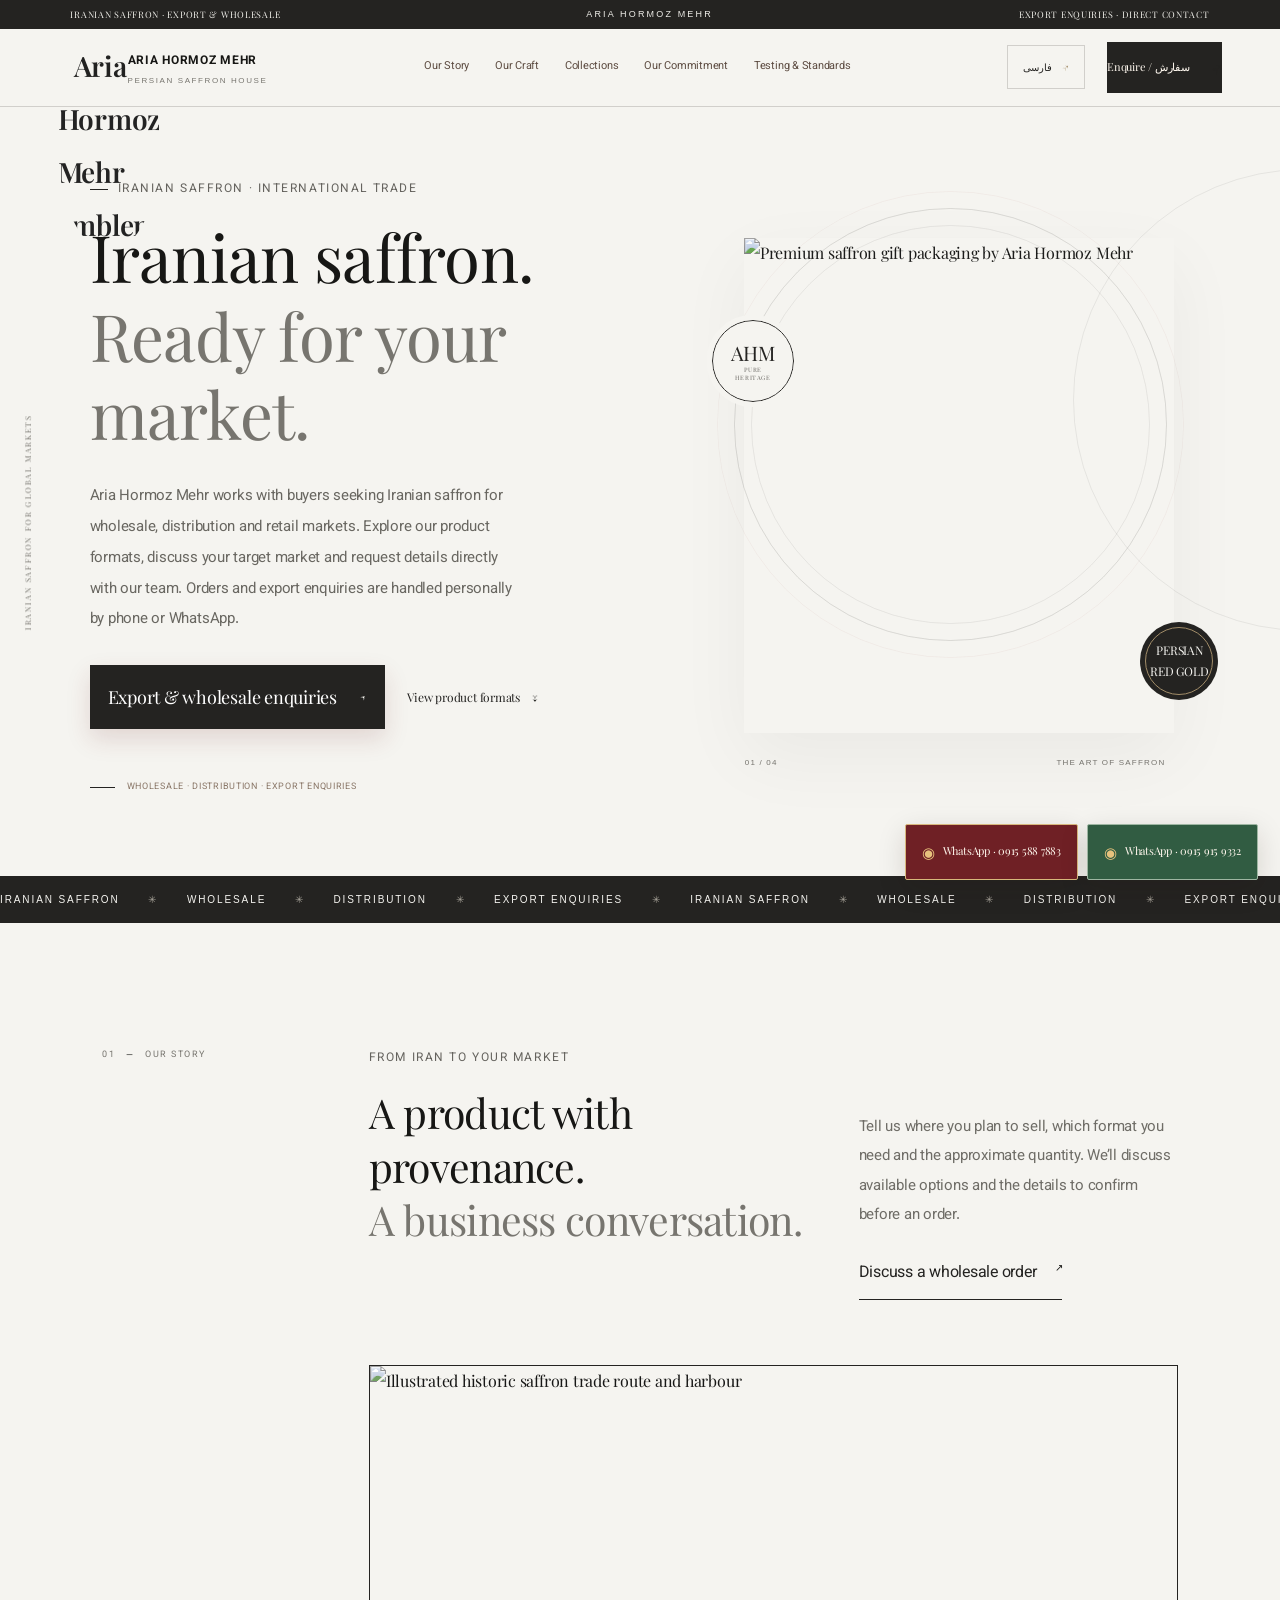
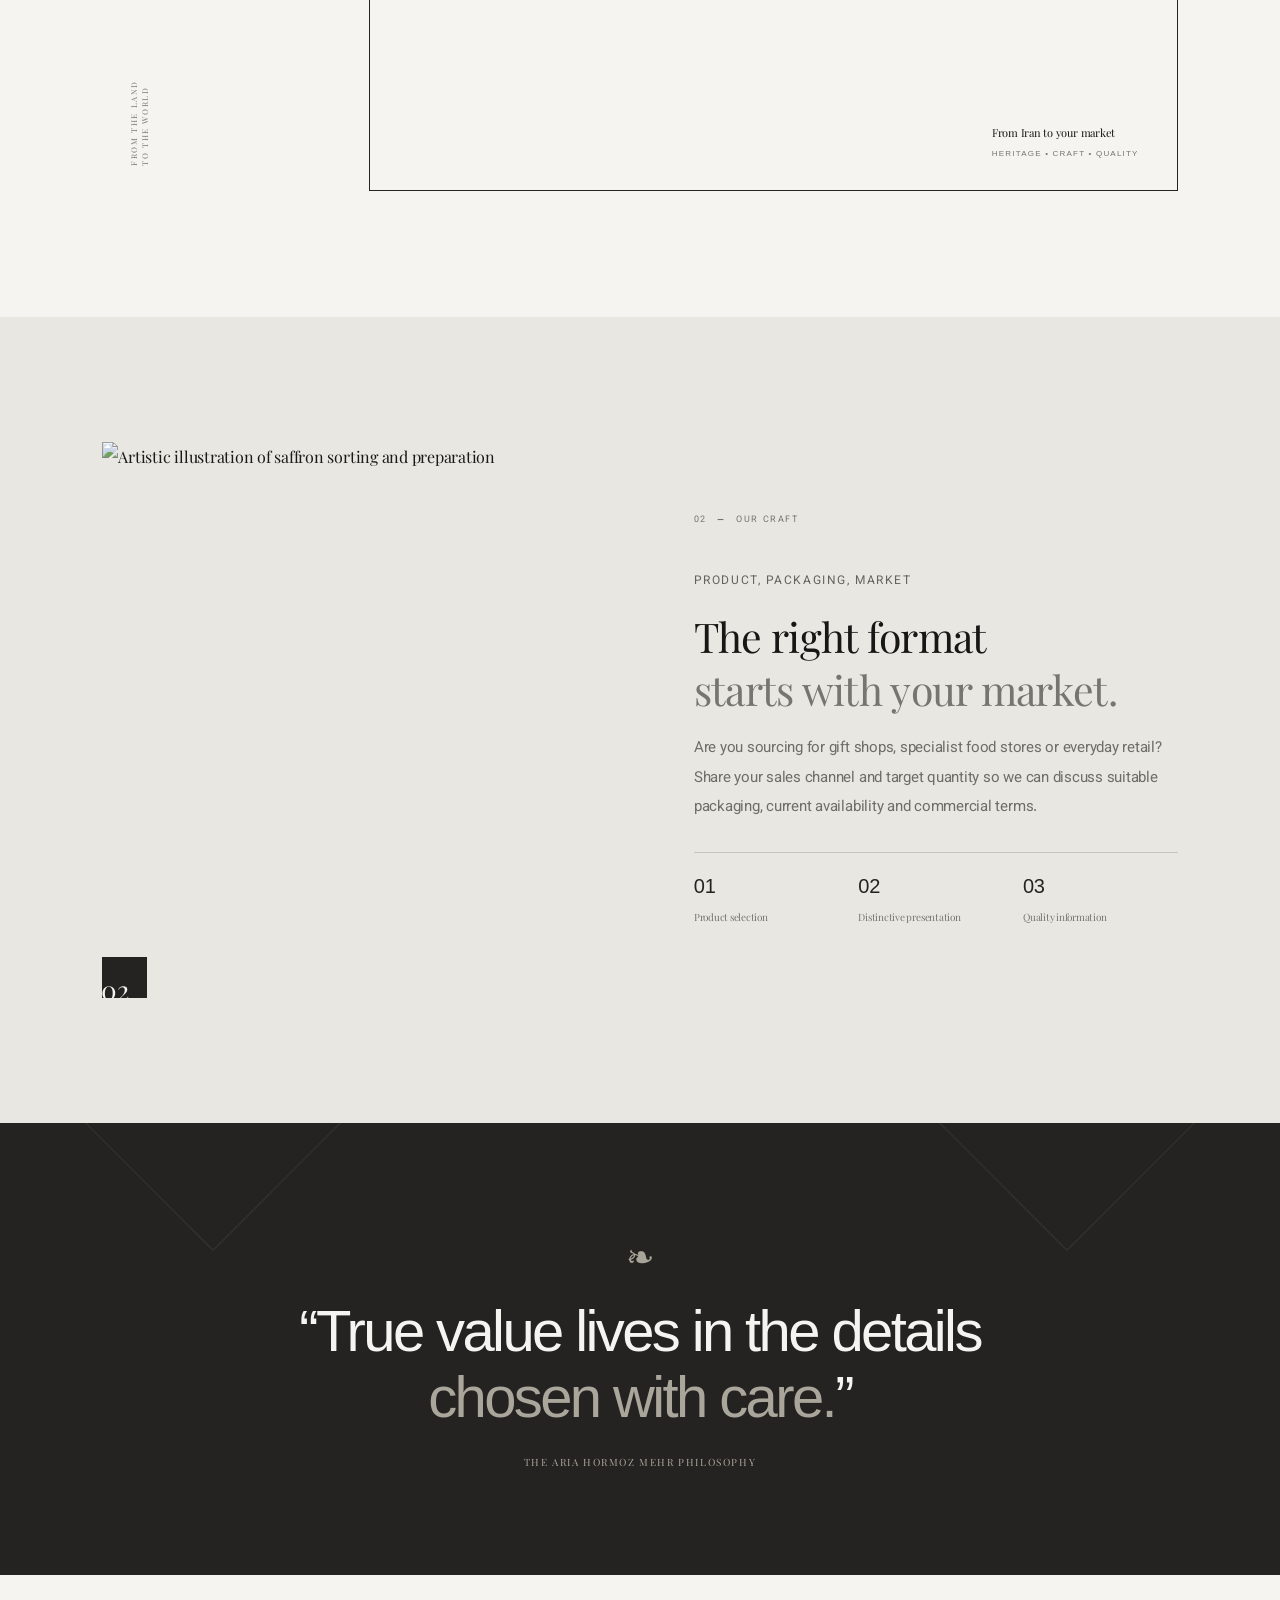
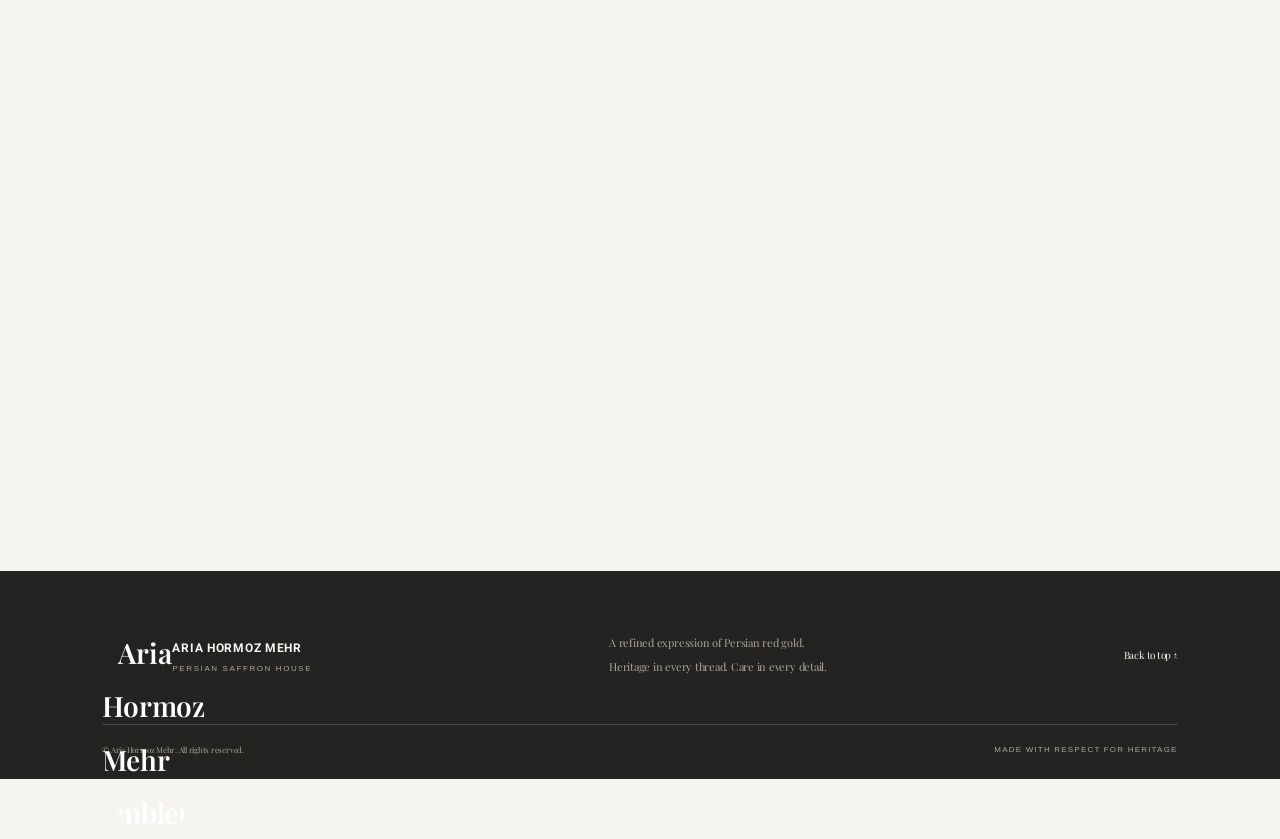
==== index.html @ d4fb6a20 "Add files via upload" ====
<!doctype html>
<html lang="en" dir="ltr">
<head>
  <meta charset="utf-8">
  <meta name="viewport" content="width=device-width, initial-scale=1">
  <meta name="theme-color" content="#f1e7da">
  <meta name="description" content="Aria Hormoz Mehr supplies Iranian saffron for international wholesale, importers, distributors and retail partners. Request product details and export enquiries directly by WhatsApp or phone.">
  <title>Aria Hormoz Mehr | Iranian Saffron Export & Wholesale</title>
  <link href="https://cdn.jsdelivr.net/gh/rastikerdar/vazir-font@v30.1.0/dist/font-face.css" rel="stylesheet">
  <link href="https://fonts.googleapis.com/css2?family=Playfair+Display:wght@400;500;600&family=Vazirmatn:wght@300;400;500;600;700&display=swap" rel="stylesheet">
  <style>

:root{--cream:#f1e7da;--gold:#e1b668;--wine:#8f1617;--purple:#643996;--ink:#281d19;--muted:#78675a;--line:rgba(100,57,46,.22);--paper:#f8f1e8}
*{box-sizing:border-box}html{scroll-behavior:smooth;scroll-padding-top:90px}body{margin:0;background:var(--cream);color:var(--ink);font-family:"Vazir", "Vazir Text", Tahoma, sans-serif;font-weight:400}a{color:inherit;text-decoration:none}button,input,textarea,select{font:inherit}.topline{height:32px;background:var(--wine);color:#f9e8ce;display:flex;align-items:center;justify-content:space-between;padding:0 5.5%;font-size:10px;letter-spacing:.06em}.topline-center{font-family:"Playfair Display",serif;letter-spacing:.23em}.header{height:94px;display:flex;align-items:center;justify-content:space-between;padding:0 5.5%;border-bottom:1px solid var(--line);position:relative;z-index:5}.brand{display:flex;align-items:center;gap:12px}.brand-mark{width:46px;height:46px;border:1px solid var(--gold);display:grid;place-items:center;color:var(--wine);font-size:28px;font-weight:600;position:relative}.brand-mark:after{content:"";position:absolute;inset:4px;border:1px solid rgba(225,182,104,.6)}.brand-text{display:flex;flex-direction:column;gap:3px}.brand-text b{font-size:16px;font-weight:700}.brand-text small{font:9px "Playfair Display",serif;letter-spacing:.18em;color:var(--muted)}.nav{display:flex;gap:32px;font-size:12px;color:#5d4c42}.nav a{transition:color .2s}.nav a:hover,.text-link:hover{color:var(--wine)}.header-cta{font-size:12px;border-bottom:1px solid var(--gold);padding:10px 0}.header-cta span{color:var(--wine);margin-right:12px}.menu-toggle{display:none;background:none;border:0;font-size:24px}.hero{min-height:630px;padding:70px 9% 65px;display:grid;grid-template-columns:1fr 1fr;align-items:center;gap:7%;position:relative;overflow:hidden}.hero:before{content:"";position:absolute;width:500px;height:500px;border:1px solid rgba(225,182,104,.25);border-radius:50%;right:-250px;top:50px}.hero-copy{max-width:520px;position:relative;z-index:1}.eyebrow{font-size:11px;letter-spacing:.04em;color:var(--wine);margin:0 0 18px;display:flex;align-items:center;gap:10px}.eyebrow i{display:inline-block;width:24px;height:1px;background:var(--gold)}h1,h2,p{margin-top:0}.hero h1{font-size:clamp(42px,5vw,68px);font-weight:500;line-height:1.48;letter-spacing:-2px;margin:0 0 20px}.hero h1 em,h2 em{font-style:normal;color:var(--wine)}.hero-lead{font-size:14px;line-height:2.3;color:var(--muted);max-width:470px}.hero-actions{display:flex;align-items:center;gap:30px;margin-top:32px}.button{border:0;cursor:pointer;display:inline-flex;justify-content:center;align-items:center;gap:35px;padding:16px 22px;font-size:12px;transition:transform .2s,background .2s}.button:hover{transform:translateY(-2px)}.button-dark{background:var(--wine);color:#fff1df}.button-dark span{font-size:18px;color:var(--gold)}.text-link{font-size:12px}.text-link span{margin-right:9px;color:var(--wine)}.hero-note{display:flex;align-items:center;gap:12px;font-size:10px;color:#8a7768;margin-top:55px}.note-line{width:42px;height:1px;background:var(--gold)}.hero-art{position:relative;max-width:530px;width:100%;justify-self:center}.art-halo{position:absolute;width:85%;aspect-ratio:1;border:1px solid var(--gold);border-radius:50%;top:2%;left:8%;opacity:.65}.art-halo:before,.art-halo:after{content:"";position:absolute;inset:16px;border:1px solid rgba(143,22,23,.25);border-radius:50%}.art-halo:after{inset:-18px;border-style:dashed;opacity:.5}.art-frame{position:relative;margin:35px 22px 32px 35px;padding:10px;border:1px solid var(--gold);background:#e6d4b9;transform:rotate(1.5deg);box-shadow:0 25px 65px #603c2022}.art-frame img{width:100%;display:block;aspect-ratio:1/1.05;object-fit:cover}.art-seal{position:absolute;left:-8px;top:20%;width:82px;height:82px;border-radius:50%;background:var(--wine);color:var(--gold);display:flex;align-items:center;justify-content:center;flex-direction:column;border:1px solid var(--gold);outline:5px solid var(--cream);box-shadow:0 5px 20px #3d170f25}.art-seal span{font:20px "Playfair Display",serif}.art-seal small{font:6px "Playfair Display",serif;letter-spacing:.1em;text-align:center}.art-caption{display:flex;justify-content:space-between;font:9px "Playfair Display",serif;letter-spacing:.16em;color:var(--muted);padding:0 25px}.floating-stamp{position:absolute;bottom:12%;right:-28px;background:var(--purple);color:#f8e8d5;width:78px;height:78px;border-radius:50%;display:grid;place-content:center;text-align:center;line-height:1.8;font-size:12px;transform:rotate(-12deg);outline:1px solid var(--gold);outline-offset:-6px}.hero-vertical{position:absolute;left:22px;top:40%;writing-mode:vertical-rl;transform:rotate(180deg);font:8px "Playfair Display",serif;letter-spacing:.23em;color:#9c8873}.marquee{overflow:hidden;background:var(--wine);color:#f3e4d0;padding:17px 0;white-space:nowrap;font-size:12px;letter-spacing:.1em}.marquee div{text-align:center}.marquee b{color:var(--gold);padding:0 24px;font-weight:400}.section{padding:110px 10%}.intro{display:grid;grid-template-columns:1fr 1.5fr 1.1fr;gap:24px;position:relative;padding-bottom:100px}.section-index{font:9px "Playfair Display",serif;letter-spacing:.16em;color:#927d68;margin-bottom:35px;direction:ltr;text-align:right}.section-index span{color:var(--gold);padding:0 7px}.intro-heading h2,.craft h2,.collection h2,.quality h2,.contact h2{font-size:clamp(30px,3.5vw,45px);line-height:1.6;font-weight:500;letter-spacing:-1px;margin:0}.intro-body{padding-top:70px}.intro-body p,.craft-copy>p:not(.eyebrow),.quality-copy>p:not(.eyebrow),.contact-panel>p:not(.eyebrow){font-size:12px;line-height:2.5;color:var(--muted)}.under-link{font-size:11px;border-bottom:1px solid var(--gold);padding-bottom:10px;display:inline-flex;gap:18px;margin-top:14px}.under-link span{color:var(--wine);font-size:16px}.intro-image{grid-column:2/4;margin-top:35px;position:relative;border:1px solid var(--gold);padding:8px}.intro-image img{width:100%;display:block;max-height:400px;object-fit:cover}.image-label{position:absolute;bottom:20px;right:20px;background:var(--cream);padding:12px 18px;display:flex;flex-direction:column;gap:5px}.image-label span{font-size:11px}.image-label small{font:8px "Playfair Display",serif;letter-spacing:.1em;color:var(--wine)}.intro-side-note{position:absolute;left:10%;bottom:150px;writing-mode:vertical-rl;transform:rotate(180deg);font:8px "Playfair Display",serif;letter-spacing:.2em;color:#9b826c}.craft{background:#e8dac8;display:grid;grid-template-columns:1fr 1fr;gap:10%;align-items:center;padding-top:100px;padding-bottom:100px}.craft-image{position:relative;padding:10px;border:1px solid var(--gold)}.craft-image img{display:block;width:100%;aspect-ratio:4/5;object-fit:cover}.craft-number{position:absolute;bottom:-24px;left:-20px;background:var(--wine);color:var(--gold);font:26px "Playfair Display",serif;width:65px;height:65px;display:grid;place-items:center;border:1px solid var(--gold);outline:5px solid #e8dac8}.craft-copy .section-index,.quality-copy .section-index{margin-bottom:44px}.craft-copy h2,.quality-copy h2{margin-bottom:18px}.craft-copy>p:not(.eyebrow){margin-bottom:30px}.craft-values{border-top:1px solid var(--line);display:grid;grid-template-columns:repeat(3,1fr);padding-top:22px;gap:10px}.craft-values div{display:flex;flex-direction:column;gap:10px}.craft-values b{font:20px "Playfair Display",serif;color:var(--wine)}.craft-values span{font-size:10px;color:var(--muted)}.quote-band{padding:72px 20px;text-align:center;background:var(--purple);color:#f7ead8;position:relative;overflow:hidden}.quote-band:before,.quote-band:after{content:"";position:absolute;width:220px;height:220px;border:1px solid #e1b66855;transform:rotate(45deg);top:-140px}.quote-band:before{right:8%}.quote-band:after{left:8%}.quote-ornament{font-size:34px;color:var(--gold)}.quote-band p{font-size:clamp(23px,3vw,35px);line-height:1.9;margin:10px 0 14px}.quote-band em{font-style:normal;color:var(--gold)}.quote-band small{font-size:10px;color:#dfc7e9}.collection{padding-top:115px;padding-bottom:100px}.collection-head{display:flex;align-items:end;justify-content:space-between;gap:40px}.collection-head h2{margin:0}.collection-description{max-width:320px;font-size:12px;line-height:2.4;color:var(--muted);margin-bottom:12px}.filter-row{display:flex;gap:26px;align-items:center;border-bottom:1px solid var(--line);margin-top:48px;padding-bottom:16px}.filter{background:none;border:0;padding:0 0 7px;color:#8b786a;font-size:11px;cursor:pointer}.filter.active{color:var(--wine);border-bottom:1px solid var(--wine)}.filter span{font:9px "Playfair Display",serif;color:var(--gold);margin-right:5px}.product-grid{display:grid;grid-template-columns:repeat(3,1fr);gap:18px;margin-top:25px}.product-card{min-height:275px;background:#f7efe5;border:1px solid #e4d1b6;padding:26px;position:relative;overflow:hidden;transition:transform .25s,box-shadow .25s}.product-card:hover{transform:translateY(-5px);box-shadow:0 16px 30px #593a2010}.product-card:after{content:"";position:absolute;width:150px;height:150px;border:1px solid #e1b66888;border-radius:50%;left:-65px;bottom:-65px;box-shadow:0 0 0 12px #e1b66815,0 0 0 25px #e1b66810}.product-top{display:flex;justify-content:space-between;align-items:center}.product-category{font-size:9px;color:var(--wine);border:1px solid #8f161733;padding:6px 9px}.product-symbol{width:48px;height:48px;border:1px solid var(--gold);border-radius:50%;display:grid;place-items:center;color:var(--wine);font-size:23px}.product-card h3{font-size:19px;font-weight:500;margin:28px 0 8px}.product-card p{font-size:11px;color:var(--muted);line-height:2}.weight-tags{display:flex;gap:7px;margin-top:17px}.weight-tags span{font-size:9px;background:#eadbc8;padding:6px 9px;color:#695347}.product-card .card-bottom{position:absolute;bottom:23px;right:26px;font:9px "Playfair Display",serif;letter-spacing:.12em;color:#927c69}.product-card.gold .product-symbol{background:#f2e4c9}.product-card.wine .product-symbol{background:#f1dedd;color:var(--wine)}.product-card.purple .product-symbol{background:#e8dced;color:var(--purple)}.loading{grid-column:1/-1;padding:50px;text-align:center;color:var(--muted)}.collection-foot{display:flex;justify-content:space-between;align-items:center;margin-top:30px;font-size:10px;color:var(--muted)}.collection-foot .under-link{margin:0}.quality{display:grid;grid-template-columns:1fr 1fr;gap:10%;align-items:center;background:#e8dac8;padding-top:100px;padding-bottom:100px}.quality-visual{position:relative;padding:10px;border:1px solid var(--gold)}.quality-visual img{width:100%;display:block;aspect-ratio:4/4.3;object-fit:cover}.quality-seal{position:absolute;right:-27px;bottom:40px;background:var(--wine);border:1px solid var(--gold);outline:5px solid #e8dac8;width:90px;height:90px;border-radius:50%;color:var(--gold);display:flex;flex-direction:column;align-items:center;justify-content:center}.quality-seal span{font:22px "Playfair Display",serif}.quality-seal small{font:7px "Playfair Display",serif;letter-spacing:.12em}.quality-copy>p:not(.eyebrow){margin:18px 0 25px}.promise-list{border-top:1px solid var(--line)}.promise-list div{display:grid;grid-template-columns:45px 1fr;gap:4px 10px;padding:14px 0;border-bottom:1px solid var(--line);align-items:center}.promise-list span{grid-row:span 2;color:var(--wine);font:13px "Playfair Display",serif}.promise-list b{font-size:12px;font-weight:500}.promise-list small{font-size:10px;color:var(--muted)}.contact{display:grid;grid-template-columns:1fr 1fr;gap:12%;padding-top:110px;padding-bottom:110px}.contact-panel{position:relative;overflow:hidden}.contact-panel h2{margin-bottom:18px}.contact-panel>p:not(.eyebrow){max-width:390px}.contact-decoration{font-size:58px;line-height:1.3;color:#e1b66820;font-weight:800;position:absolute;bottom:-25px;left:0;transform:rotate(-10deg);pointer-events:none}.contact-decoration span{color:#8f161714}.contact-form{display:flex;flex-direction:column;gap:18px;padding-top:5px}.contact-form label{font-size:10px;color:#6c594b;display:flex;flex-direction:column;gap:8px}.contact-form input,.contact-form textarea,.contact-form select{width:100%;border:0;border-bottom:1px solid #cbb79e;background:transparent;border-radius:0;padding:10px 0;color:var(--ink);outline:none;font-size:12px;resize:vertical}.contact-form input:focus,.contact-form textarea:focus,.contact-form select:focus{border-color:var(--wine)}.contact-form input::placeholder,.contact-form textarea::placeholder{color:#ad9b8a}.submit-button{align-self:flex-start;margin-top:4px;min-width:165px}.form-status{font-size:11px;line-height:1.8;color:var(--wine);min-height:20px;margin:0}.footer{background:#281d19;color:#f1e7da;padding:45px 8% 20px}.footer-main{display:flex;align-items:center;justify-content:space-between;gap:25px;padding-bottom:40px}.footer-brand .brand-mark{color:var(--gold)}.footer-brand .brand-text small{color:#b7a394}.footer-main>p{font-size:11px;line-height:2.2;color:#c1aea0;margin:0}.back-top{font-size:10px;color:var(--gold)}.footer-bottom{border-top:1px solid #ffffff20;padding-top:17px;display:flex;justify-content:space-between;gap:15px;font-size:8px;color:#b7a394}.footer-bottom span:last-child{font-family:"Playfair Display",serif;letter-spacing:.15em;direction:ltr}
@media(max-width:900px){.nav{gap:15px}.hero{padding-left:6%;padding-right:6%;gap:3%}.section{padding-left:7%;padding-right:7%}.intro{grid-template-columns:1fr 1.5fr}.intro-body{grid-column:2;padding-top:0}.intro-image{grid-column:1/3}.intro-side-note{display:none}.craft,.quality{gap:6%}.contact{gap:7%}}
@media(max-width:680px){.topline{padding:0 5%;font-size:8px}.topline-center{font-size:8px}.header{height:76px;padding:0 5%}.brand-mark{width:39px;height:39px;font-size:23px}.brand-text b{font-size:13px}.brand-text small{font-size:7px}.menu-toggle{display:block;order:3}.header-cta{display:none}.nav{display:none;position:absolute;top:75px;right:0;left:0;background:var(--cream);padding:22px 7%;border-bottom:1px solid var(--line);flex-direction:column;gap:22px}.nav.open{display:flex}.hero{grid-template-columns:1fr;padding:55px 7% 45px;gap:35px}.hero h1{font-size:43px}.hero-lead{font-size:12px}.hero-note{margin-top:30px}.hero-art{max-width:420px;width:88%}.hero-vertical{display:none}.art-seal{width:65px;height:65px}.floating-stamp{width:65px;height:65px;right:-18px}.marquee{font-size:10px}.marquee b{padding:0 10px}.section{padding:72px 7%}.intro{grid-template-columns:1fr;gap:10px}.intro .section-index{margin-bottom:15px}.intro-heading h2,.craft h2,.collection h2,.quality h2,.contact h2{font-size:34px}.intro-body{grid-column:auto;padding-top:10px}.intro-image{grid-column:auto;margin-top:20px}.image-label{bottom:15px;right:15px}.craft,.quality,.contact{grid-template-columns:1fr;gap:45px}.craft-image{max-width:480px}.craft-copy .section-index,.quality-copy .section-index{margin-bottom:25px}.craft-values span{font-size:9px}.quote-band{padding:55px 15px}.quote-band p{font-size:24px}.collection-head{display:block}.collection-description{margin-top:20px}.filter-row{gap:16px;overflow-x:auto;white-space:nowrap;margin-top:30px}.filter{font-size:10px}.product-grid{grid-template-columns:repeat(2,minmax(0,1fr));gap:10px}.product-card{padding:17px;min-height:265px}.product-card h3{font-size:15px;margin-top:22px}.product-card p{font-size:10px}.product-card .card-bottom{right:17px;bottom:17px}.product-symbol{width:39px;height:39px}.collection-foot{align-items:flex-start;gap:15px;flex-direction:column}.quality-visual{max-width:480px}.contact{gap:25px}.contact-decoration{font-size:45px}.footer{padding:35px 7% 18px}.footer-main{align-items:flex-start;flex-wrap:wrap}.footer-main>p{width:100%;order:3}.footer-bottom{flex-direction:column}.footer-bottom span:last-child{font-size:7px}}
@media(max-width:390px){.product-grid{grid-template-columns:1fr}.product-card{min-height:240px}.hero h1{font-size:37px}.hero-actions{gap:18px}.button{gap:18px;padding:14px 16px}}

/* Direct phone and WhatsApp ordering */
.direct-contact{display:flex;flex-direction:column;gap:14px;padding-top:10px;align-self:center;width:100%;position:relative;z-index:1}
.contact-option{display:flex;align-items:center;gap:18px;padding:24px 22px;border:1px solid #d7c19f;background:#f8f0e6;transition:transform .2s,box-shadow .2s,border-color .2s}
.contact-option:hover{transform:translateY(-3px);box-shadow:0 14px 30px #593a2010;border-color:var(--gold)}
.contact-option-icon{width:48px;height:48px;flex:0 0 48px;display:grid;place-items:center;border:1px solid var(--gold);border-radius:50%;font-size:23px;color:var(--wine)}
.whatsapp-option .contact-option-icon{color:#356b45;border-color:#8da78b}
.contact-option-copy{display:flex;flex-direction:column;gap:5px;flex:1}
.contact-option-copy small{font-size:10px;color:var(--muted)}
.contact-option-copy b{font-size:19px;font-weight:600;letter-spacing:.04em;color:var(--ink)}
.contact-option-copy em{font-style:normal;font-size:10px;color:var(--wine)}
.whatsapp-option .contact-option-copy em{color:#356b45}
.contact-option-arrow{font-size:21px;color:var(--gold)}
.contact-note{display:flex;align-items:flex-start;gap:10px;font-size:10px;line-height:2.2;color:var(--muted);padding:10px 2px}
.contact-note span{color:var(--gold);font-size:16px}
@media(max-width:680px){.direct-contact{padding-top:0}.contact-option{padding:18px 15px;gap:12px}.contact-option-icon{width:42px;height:42px;flex-basis:42px}.contact-option-copy b{font-size:17px}}

/* International-first bilingual presentation */
.header-actions{display:flex;align-items:center;gap:22px}
.language-switch{background:transparent;border:1px solid var(--gold);padding:9px 12px;color:var(--wine);font-size:11px;cursor:pointer;min-width:78px}
.language-switch span{margin-left:8px;color:var(--gold)}
.header-cta{display:flex;align-items:center;gap:13px}
.header-cta b{font-weight:400;color:var(--wine);font-size:17px}
body.lang-en{font-family:"Playfair Display",Arial,sans-serif}
body.lang-en .nav,body.lang-en .hero-lead,body.lang-en .intro-body,body.lang-en .craft-copy>p:not(.eyebrow),body.lang-en .quality-copy>p:not(.eyebrow),body.lang-en .contact-panel>p:not(.eyebrow),body.lang-en .collection-description,body.lang-en .contact-option-copy,body.lang-en .product-card p,body.lang-en .product-card h3{font-family:"Vazirmatn",Arial,sans-serif}
body.lang-en .hero h1,body.lang-en h2{font-family:"Playfair Display","Vazirmatn",serif;font-weight:400;letter-spacing:-.7px}
body.lang-en .hero h1{line-height:1.2;font-size:clamp(42px,5.1vw,68px)}
body.lang-en h2{line-height:1.3}
body.lang-en .eyebrow,body.lang-en .section-index,body.lang-en .hero-note,body.lang-en .filter,body.lang-en .collection-foot,body.lang-en .promise-list small,body.lang-en .contact-option-copy small,body.lang-en .contact-option-copy em{font-family:"Vazirmatn",Arial,sans-serif}
body.lang-en .hero-copy{max-width:570px}
body.lang-en .hero-lead{line-height:2.05}
body.lang-en .intro-heading h2,body.lang-en .craft h2,body.lang-en .collection h2,body.lang-en .quality h2,body.lang-en .contact h2{font-size:clamp(30px,3.2vw,43px)}
body.lang-en .topline{font-family:"Playfair Display",serif;letter-spacing:.08em}
body.lang-en .brand-text b{font-family:"Vazirmatn",sans-serif;letter-spacing:.06em;font-size:12px}
body.lang-en .brand-text small{font-size:8px}
body.lang-fa{font-family:"Vazir", "Vazir Text", Tahoma, sans-serif}
body.lang-fa .header-actions{flex-direction:row}
body.lang-fa .language-switch span{margin-left:0;margin-right:8px}
body.lang-fa .hero h1,body.lang-fa h2{font-family:"Vazir", "Vazir Text", Tahoma, sans-serif;letter-spacing:-1px}
body.lang-fa .hero h1{line-height:1.48}
body.lang-fa .hero-copy,body.lang-fa .intro-heading,body.lang-fa .intro-body,body.lang-fa .craft-copy,body.lang-fa .quality-copy,body.lang-fa .contact-panel{text-align:right}
body.lang-fa .section-index{text-align:right}
body.lang-fa .hero-actions,body.lang-fa .hero-note{flex-direction:row}
body.lang-fa .art-seal{left:auto;right:-8px}
body.lang-fa .floating-stamp{right:auto;left:-28px}
body.lang-fa .hero-vertical{left:auto;right:22px;transform:none}
body.lang-fa .intro-side-note{left:auto;right:10%;transform:none}
body.lang-fa .craft-number{left:auto;right:-20px}
body.lang-fa .quality-seal{right:auto;left:-27px}
body.lang-fa .contact-option-copy{direction:rtl;text-align:right}
body.lang-fa .contact-option-arrow{transform:scaleX(-1)}
body.lang-fa .product-card .card-bottom{right:auto;left:26px}
body.lang-fa .collection-foot{flex-direction:row}
body.lang-fa .promise-list div{grid-template-columns:45px 1fr}
body.lang-fa .promise-list span{grid-column:1;grid-row:span 2}
body.lang-fa .footer-bottom span:last-child{direction:ltr}
@media(max-width:900px){.header-actions{gap:12px}.header-cta{font-size:10px}.nav{gap:15px}}
@media(max-width:680px){
 .header-actions{margin-left:auto;margin-right:12px;gap:8px}
 .language-switch{padding:8px 9px;min-width:66px;font-size:10px}
 .header-cta{display:none}
 body.lang-en .hero h1{font-size:43px;line-height:1.2}
 body.lang-fa .hero h1{font-size:43px;line-height:1.48}
 body.lang-fa .art-seal{right:-4px}
 body.lang-fa .floating-stamp{left:-18px}
 body.lang-fa .craft-number{right:-12px}
 body.lang-fa .quality-seal{left:-12px}
 body.lang-fa .collection-foot{flex-direction:column}
}


/* Export-first identity and restrained motion */
:root{--cream:#f7efe4;--paper:#fffaf3;--gold:#c99a4b;--wine:#6f2025;--purple:#5b3a67;--ink:#211b17;--muted:#75685d}
.brand-mark.logo-mark{width:58px;height:58px;border:0;background:transparent;overflow:visible;animation:emblemFloat 6s ease-in-out infinite}
.brand-mark.logo-mark:after{inset:0;border:1px solid rgba(201,154,75,.55);border-radius:50%;animation:sealOrbit 14s linear infinite}
.logo-mark img{width:100%;height:100%;object-fit:contain;mix-blend-mode:multiply;position:relative;z-index:1}
.hero h1{font-weight:500;letter-spacing:-1.4px}
.hero .button-dark{box-shadow:0 10px 24px #6f202525}
.header-cta{background:var(--wine);color:#fff8ef;padding:12px 17px;border:1px solid var(--gold)}
.header-cta span{color:#fff8ef;margin-right:8px}
.marquee div{animation:marqueeDrift 28s linear infinite}
.art-halo{animation:haloPulse 7s ease-in-out infinite}
.art-seal{animation:sealBreathe 5s ease-in-out infinite}
.floating-stamp{animation:stampFloat 6s ease-in-out infinite}
.product-card{cursor:default}
.contact-option{transition:transform .25s ease,box-shadow .25s ease}
.contact-option:hover{transform:translateY(-3px);box-shadow:0 16px 32px #40281714}
.contact-option-copy b{font-size:16px;letter-spacing:.04em}
.contact-option.whatsapp-option .contact-option-icon{font-size:22px}
/* Persistent trade-contact shortcuts */
.trade-float{position:fixed;z-index:20;right:22px;bottom:20px;display:flex;gap:9px;align-items:center}
.trade-float a{display:flex;align-items:center;justify-content:center;gap:8px;padding:13px 16px;border:1px solid #d7b77c;border-radius:2px;background:#6f2025;color:#fff7ed;box-shadow:0 8px 28px #21140e25;font-size:11px;transition:transform .2s,background .2s}
.trade-float a:last-child{background:#315c42;border-color:#9eb6a2}
.trade-float a:hover{transform:translateY(-3px)}
.trade-float b{font-size:15px;color:#e7c27d}
.reveal-ready .section:not(.marquee){opacity:0;transform:translateY(18px);transition:opacity .7s ease,transform .7s ease}
.reveal-ready .section.is-visible{opacity:1;transform:none}
@keyframes emblemFloat{0%,100%{transform:translateY(0)}50%{transform:translateY(-3px)}}
@keyframes sealOrbit{to{transform:rotate(360deg)}}
@keyframes haloPulse{0%,100%{transform:scale(1);opacity:.55}50%{transform:scale(1.025);opacity:.9}}
@keyframes sealBreathe{0%,100%{box-shadow:0 5px 20px #3d170f25}50%{box-shadow:0 8px 30px #3d170f45}}
@keyframes stampFloat{0%,100%{translate:0 0}50%{translate:0 -7px}}
@keyframes marqueeDrift{0%{transform:translateX(0)}100%{transform:translateX(2%)}}
@media(max-width:700px){.brand-mark.logo-mark{width:46px;height:46px}.trade-float{right:10px;left:10px;bottom:10px;justify-content:center}.trade-float a{flex:1;padding:12px 8px;font-size:10px}.footer{padding-bottom:72px}}
@media(prefers-reduced-motion:reduce){*,*:before,*:after{animation-duration:.01ms!important;animation-iteration-count:1!important;scroll-behavior:auto!important;transition-duration:.01ms!important}}


/* Cinematic Hormoz lighthouse identity reveal */
.splash{position:fixed;inset:0;z-index:1000;display:grid;place-items:center;background:radial-gradient(ellipse at 50% 42%,#fff9ef 0%,#f2e5d2 56%,#e6d2b5 100%);overflow:hidden;isolation:isolate;animation:splashOut .9s ease 3.35s forwards}
.splash:before,.splash:after{content:"";position:absolute;width:min(78vw,650px);aspect-ratio:1;border:1px solid #c99a4b55;border-radius:50%;left:50%;top:45%;transform:translate(-50%,-50%);animation:splashRing 2.6s cubic-bezier(.16,.7,.2,1) both}
.splash:after{width:min(62vw,510px);border-style:dashed;animation:splashRing 2.9s cubic-bezier(.16,.7,.2,1) both,splashRotate 24s linear infinite}
.splash-inner{position:relative;z-index:1;width:min(84vw,390px);text-align:center;display:flex;align-items:center;flex-direction:column;animation:splashRise 1.2s cubic-bezier(.2,.8,.2,1) both}
.splash-emblem{width:min(46vw,205px);height:min(46vw,205px);object-fit:contain;mix-blend-mode:multiply;filter:drop-shadow(0 8px 12px #714b2420);clip-path:inset(0 0 15% 0);animation:emblemReveal 1.65s cubic-bezier(.16,.8,.2,1) .12s both}
.splash-orbit{position:absolute;top:8px;width:min(51vw,225px);aspect-ratio:1;border:1px solid #b98a3f77;border-radius:50%;animation:splashOrbit 8s linear infinite;pointer-events:none}
.splash-orbit:before{content:"✦";position:absolute;top:-9px;left:calc(50% - 7px);color:#9c6c27;font-size:15px;text-shadow:0 0 12px #d6a957}
.splash-rule{height:1px;width:0;background:linear-gradient(90deg,transparent,#b78a42,transparent);margin:0 auto 16px;animation:ruleReveal .8s ease 1.15s forwards}
.splash-title{font:500 clamp(17px,3vw,23px) "Playfair Display",serif;letter-spacing:.2em;color:#4b3022;margin:0 0 8px;opacity:0;animation:splashText .8s ease 1.05s forwards}
.splash-subtitle{font:10px "Vazirmatn",sans-serif;letter-spacing:.16em;color:#7c5a3d;opacity:0;animation:splashText .8s ease 1.35s forwards}
.splash-caption{font:8px "Playfair Display",serif;letter-spacing:.25em;color:#9b7b54;margin-top:24px;opacity:0;animation:splashText .8s ease 1.55s forwards}
.splash-skip{position:absolute;bottom:28px;left:50%;transform:translateX(-50%);border:1px solid #b98a3f88;background:transparent;color:#76563a;padding:9px 18px;font:10px "Vazirmatn",sans-serif;cursor:pointer;letter-spacing:.05em;transition:background .2s,color .2s}
.splash-skip:hover{background:#6f2025;color:#fff8ef}
.splash.is-hidden{display:none}
@keyframes splashOut{0%{opacity:1;visibility:visible}100%{opacity:0;visibility:hidden;pointer-events:none}}
@keyframes splashRing{0%{opacity:0;transform:translate(-50%,-50%) scale(.72)}55%{opacity:.8}100%{opacity:.45;transform:translate(-50%,-50%) scale(1)}}
@keyframes splashRotate{to{transform:translate(-50%,-50%) rotate(360deg)}}
@keyframes splashOrbit{to{transform:rotate(360deg)}}
@keyframes splashRise{0%{opacity:0;transform:translateY(18px) scale(.97)}100%{opacity:1;transform:translateY(0) scale(1)}}
@keyframes emblemReveal{0%{opacity:0;transform:translateY(15px) scale(.86);filter:blur(7px)}65%{opacity:1;filter:blur(0)}100%{opacity:1;transform:translateY(0) scale(1);filter:blur(0)}}
@keyframes ruleReveal{to{width:min(62vw,260px)}}
@keyframes splashText{to{opacity:1}}
@media(max-width:600px){.splash-emblem{width:190px;height:190px}.splash-orbit{top:7px;width:205px}.splash-title{letter-spacing:.13em}.splash-caption{margin-top:18px}}
@media(prefers-reduced-motion:reduce){.splash{animation:none;display:none!important}.splash *{animation:none!important}}


/* Editorial motion direction — inspired by contemporary typographic portfolios, not a literal copy */
:root{--cream:#f5f4f0;--paper:#faf9f6;--gold:#a18c68;--wine:#242321;--purple:#e7e4dc;--ink:#171715;--muted:#77756f;--line:rgba(25,25,22,.17)}
body{background:var(--cream);color:var(--ink);font-family:Arial,"Vazirmatn",sans-serif;letter-spacing:-.015em}
.topline{background:#242321;color:#efeee9;height:29px;font-size:9px;letter-spacing:.13em}.topline-center{font-family:Arial,sans-serif;letter-spacing:.24em}
.header{height:78px;padding:0 4.5%;border-color:var(--line);background:rgba(245,244,240,.9);backdrop-filter:blur(14px);position:sticky;top:0}
.brand-mark{border:0;width:42px;height:42px;background:transparent}.brand-mark:after{display:none}.brand-mark img{width:100%;height:100%;object-fit:cover;border-radius:50%;filter:grayscale(1);mix-blend-mode:multiply}.brand-text b{font-size:12px;letter-spacing:.12em}.brand-text small{font-family:Arial,sans-serif;font-size:8px;letter-spacing:.2em}.nav{gap:26px;font-size:11px}.header-cta{border:0;border-bottom:1px solid #242321;padding:9px 0;font-size:11px}.header-cta span{color:inherit}.language-switch{border:1px solid var(--line);background:transparent;padding:9px 12px;font-size:10px}
.hero{min-height:690px;padding:72px 7% 80px;grid-template-columns:1.1fr .9fr;gap:5%;background:var(--cream)}.hero:before{width:36vw;height:36vw;right:-20vw;top:8%;border-color:#17171512}
.eyebrow{font-family:Arial,"Vazirmatn",sans-serif;font-size:10px;letter-spacing:.13em;text-transform:uppercase;color:#65635e}.eyebrow i{background:#242321;width:18px}.hero h1{font-family:Arial,"Vazirmatn",sans-serif;font-size:clamp(54px,8vw,112px);line-height:.99;letter-spacing:-.075em;font-weight:500;max-width:780px;margin-bottom:30px}.hero h1 em,h2 em{color:#77756f;font-style:normal}.hero-lead{max-width:430px;font-size:13px;line-height:2;color:#696761}.hero-actions{gap:22px;margin-top:29px}.button{padding:15px 18px;gap:22px;font-size:11px}.button-dark{background:#242321;color:#f7f6f1}.button-dark span{color:#fff}.text-link span{color:#242321}.hero-note{margin-top:50px;font-size:9px;letter-spacing:.08em}.note-line{background:#242321;width:25px}
.hero-art{max-width:570px}.art-halo{border-color:#24232133;width:92%;left:3%;top:0}.art-halo:before{border-color:#2423211c}.art-halo:after{border-style:solid;opacity:.25}.art-frame{margin:30px 16px 25px 24px;padding:0;border:0;background:transparent;transform:none;box-shadow:0 24px 70px #0000000c;overflow:hidden}.art-frame img{aspect-ratio: .92/1;object-fit:cover;filter:saturate(.75) contrast(.96);transition:transform 1s cubic-bezier(.2,.7,.2,1)}.art-frame:hover img{transform:scale(1.035)}.art-seal{background:#f5f4f0;color:#242321;border:1px solid #242321;outline:5px solid var(--cream);box-shadow:none}.art-seal small{color:#65635e}.floating-stamp{background:#242321;color:#f5f4f0;outline-color:#a18c68;transform:none}.art-caption{font-family:Arial,sans-serif;letter-spacing:.15em;font-size:8px}.hero-vertical{color:#77756f;letter-spacing:.2em}
.marquee{background:#242321;color:#f5f4f0;padding:14px 0;font-family:Arial,sans-serif;font-size:10px;letter-spacing:.19em}.marquee b{color:#a8a49a}
.section{padding:125px 8%}.section-index{font-family:Arial,sans-serif;text-align:left;letter-spacing:.17em;color:#77756f}.section-index span{color:#242321}.intro{grid-template-columns:.7fr 1.4fr 1fr;gap:4%;}.intro-heading h2,.craft h2,.collection h2,.quality h2,.contact h2{font-family:Arial,"Vazirmatn",sans-serif;font-size:clamp(35px,4.8vw,64px);line-height:1.08;letter-spacing:-.06em;font-weight:500}.intro-body{padding-top:65px}.intro-body p,.craft-copy>p:not(.eyebrow),.quality-copy>p:not(.eyebrow),.contact-panel>p:not(.eyebrow){font-size:12px;line-height:2.15;color:#6f6d67}.under-link{border-color:#242321;font-size:10px}.under-link span{color:#242321}.intro-image{border:1px solid #242321;padding:0;overflow:hidden}.intro-image img{max-height:520px;filter:grayscale(.25) saturate(.72);transition:transform 1s}.intro-image:hover img{transform:scale(1.02)}.image-label{background:#f5f4f0}.image-label small{font-family:Arial,sans-serif;color:#77756f;letter-spacing:.15em}.intro-side-note{color:#77756f}
.craft,.quality{background:#e8e7e1}.craft-image,.quality-visual{padding:0;border:0;overflow:hidden}.craft-image img,.quality-visual img{filter:saturate(.65) contrast(.98);transition:transform 1s}.craft-image:hover img,.quality-visual:hover img{transform:scale(1.025)}.craft-number{background:#242321;color:#f5f4f0;border:0;outline:5px solid #e8e7e1}.craft-values{border-color:var(--line)}.craft-values b{font-family:Arial,sans-serif;color:#242321}.quote-band{background:#242321;color:#f5f4f0;padding:100px 20px}.quote-band:before,.quote-band:after{border-color:#ffffff14}.quote-ornament{color:#a8a49a}.quote-band p{font-family:Arial,"Vazirmatn",sans-serif;font-size:clamp(28px,5vw,58px);line-height:1.15;letter-spacing:-.045em}.quote-band em{color:#aaa69b}.quote-band small{color:#aaa69b;letter-spacing:.16em}
.collection{padding-top:130px;padding-bottom:130px}.collection-head h2{max-width:720px}.collection-description{font-size:12px;line-height:2.1;color:#6f6d67}.filter-row{border-color:var(--line)}.filter{font-size:10px;text-transform:uppercase;letter-spacing:.08em}.filter.active{color:#242321;border-color:#242321}.filter span{color:#77756f}.product-grid{gap:12px}.product-card{background:transparent;border:1px solid var(--line);min-height:300px;padding:24px;transition:background .3s,transform .4s,border-color .3s}.product-card:hover{background:#ecebe5;box-shadow:none;transform:translateY(-4px);border-color:#242321}.product-card:after{border-color:#24232116;box-shadow:0 0 0 12px #24232105,0 0 0 25px #24232104}.product-category{border-color:var(--line);color:#55534e;font-size:8px;letter-spacing:.1em}.product-symbol{border-color:var(--line);color:#242321}.product-card h3{font-family:Arial,"Vazirmatn",sans-serif;font-size:22px;letter-spacing:-.04em}.product-card p{color:#77756f;line-height:2}.weight-tags span{background:#e7e5de;color:#5c5a54}.product-card .card-bottom{font-family:Arial,sans-serif;color:#77756f;letter-spacing:.17em}.product-card.gold .product-symbol,.product-card.wine .product-symbol,.product-card.purple .product-symbol{background:#eeede7;color:#242321}.collection-foot{font-size:10px;color:#77756f}
.quality-seal{background:#242321;color:#f5f4f0;border:1px solid #a8a49a;outline:5px solid #e8e7e1}.quality-seal small{color:#aaa69b}.promise-list{border-color:var(--line)}.promise-list div{border-color:var(--line)}.promise-list span{color:#242321}.contact{padding-top:130px;padding-bottom:130px}.contact-decoration{color:#2423210a}.contact-decoration span{color:#2423210a}.contact-option{border-color:var(--line)}.contact-option:hover{background:#e9e8e2}.contact-option-icon,.contact-option-arrow{color:#242321}.contact-option-copy small{letter-spacing:.1em;color:#77756f}.contact-option-copy b{font-family:Arial,sans-serif;letter-spacing:.03em}.contact-note{color:#77756f}.footer{background:#242321;color:#f5f4f0;padding:55px 8% 22px}.footer .brand-mark img{filter:grayscale(1) brightness(0) invert(1);mix-blend-mode:screen}.footer .brand-text small{color:#aaa69b}.footer-main>p{color:#aaa69b}.back-top{color:#f5f4f0}.footer-bottom{border-color:#ffffff25;color:#aaa69b}.footer-bottom span:last-child{font-family:Arial,sans-serif}
/* quiet entrance and scroll reveals */
@keyframes editorial-rise{from{opacity:0;transform:translateY(24px)}to{opacity:1;transform:translateY(0)}}.hero-copy>*{animation:editorial-rise .8s both}.hero-copy>*:nth-child(2){animation-delay:.08s}.hero-copy>*:nth-child(3){animation-delay:.16s}.hero-copy>*:nth-child(4){animation-delay:.24s}.hero-art{animation:editorial-rise 1s .1s both}.section:not(.hero){content-visibility:auto;contain-intrinsic-size:800px}
@media(max-width:900px){.hero{padding-left:6%;padding-right:6%;min-height:600px}.hero h1{font-size:clamp(52px,8vw,82px)}.intro{grid-template-columns:.45fr 1.4fr 1fr}.section{padding:95px 6%}}
@media(max-width:680px){.topline{font-size:7px;letter-spacing:.05em}.header{height:70px}.brand-mark{width:36px;height:36px}.brand-text b{font-size:10px}.brand-text small{font-size:7px}.nav{background:var(--cream)}.hero{padding:58px 7% 45px;gap:25px}.hero h1{font-size:clamp(48px,14vw,72px);line-height:1}.hero-lead{font-size:12px}.hero-art{width:94%}.art-frame{margin:20px 12px 20px 16px}.hero-note{margin-top:30px}.section{padding:78px 7%}.intro{grid-template-columns:1fr;gap:10px}.intro-body{padding-top:15px}.intro-heading h2,.craft h2,.collection h2,.quality h2,.contact h2{font-size:clamp(36px,10vw,50px);line-height:1.08}.craft,.quality,.contact{gap:38px}.quote-band{padding:75px 18px}.quote-band p{font-size:34px}.product-grid{grid-template-columns:1fr 1fr}.product-card{min-height:275px;padding:16px}.product-card h3{font-size:17px}.product-card p{font-size:10px}.footer{padding:38px 7% 20px}}
@media(prefers-reduced-motion:reduce){.hero-copy>*,.hero-art{animation:none!important}.art-frame img,.intro-image img,.craft-image img,.quality-visual img{transition:none!important}}

  
/* Standards-led quality section: designed information, no report-photo placeholder */
.testing{display:grid;grid-template-columns:.9fr 1.1fr;gap:8%;align-items:center;background:#eeece6;padding-top:110px;padding-bottom:110px}
.testing-copy h2{font-size:clamp(32px,3.6vw,48px);line-height:1.35;font-weight:500;letter-spacing:-1px;margin:0 0 22px}
.testing-copy>p:not(.eyebrow){font-size:12px;line-height:2.4;color:var(--muted);max-width:570px}
.testing-cta{display:inline-flex;align-items:center;gap:28px;margin-top:18px;padding:14px 0;border-bottom:1px solid var(--gold);font-size:12px}
.testing-cta b{font-size:18px;color:var(--wine)}
.standard-board{background:#f8f6f1;border:1px solid #d8d2c7;padding:clamp(18px,3vw,32px);position:relative;overflow:hidden}
.standard-board:before{content:"";position:absolute;width:250px;height:250px;border:1px solid #b38a4b33;border-radius:50%;right:-110px;top:-130px;box-shadow:0 0 0 22px #b38a4b0c,0 0 0 48px #b38a4b08;pointer-events:none}
.standard-head{display:flex;align-items:flex-start;justify-content:space-between;gap:20px;padding-bottom:22px;border-bottom:1px solid #ded8ce;position:relative}
.standard-kicker{font:9px Arial,sans-serif;letter-spacing:.16em;color:#756b5d;text-transform:uppercase}
.standard-title{font:600 clamp(25px,3vw,38px)/1 Arial,sans-serif;letter-spacing:-.06em;color:#6f2025;margin-top:10px}
.standard-badge{border:1px solid #b58d4d;color:#7b6032;padding:9px 10px;font:9px Arial,sans-serif;letter-spacing:.12em;white-space:nowrap}
.parameter-grid{display:grid;grid-template-columns:1fr 1fr;gap:1px;background:#ded8ce;border:1px solid #ded8ce;margin-top:22px;position:relative}
.parameter{background:#f8f6f1;padding:18px 16px;min-height:142px}
.parameter-top{display:flex;justify-content:space-between;align-items:center;gap:10px;color:#8c7b64;font:9px Arial,sans-serif;letter-spacing:.08em}
.parameter-symbol{width:27px;height:27px;border:1px solid #c9b99c;border-radius:50%;display:grid;place-items:center;color:#7c282c;font:13px Georgia,serif}
.parameter h3{font-size:15px;font-weight:500;margin:13px 0 7px;color:#282723}
.parameter p{font-size:10px;line-height:1.9;color:#777168;margin:0}
.standard-foot{display:flex;justify-content:space-between;gap:16px;margin-top:18px;padding-top:14px;border-top:1px solid #ded8ce;font-size:9px;line-height:1.8;color:#777168}
.standard-foot b{font-weight:500;color:#6f2025}
@media(max-width:680px){.testing{grid-template-columns:1fr;gap:35px;padding-top:78px;padding-bottom:78px}.testing-copy h2{font-size:clamp(34px,10vw,46px)}.parameter{padding:14px 12px;min-height:155px}.parameter h3{font-size:13px}.standard-foot{flex-direction:column;gap:7px}}

/* GitHub Pages + Persian mobile readability refinements */
:root{font-synthesis:none;text-size-adjust:100%;-webkit-text-size-adjust:100%}
body{font-family:"Vazir","Vazir Text",Tahoma,sans-serif;font-size:16px;line-height:1.9;overflow-wrap:break-word}
body.lang-fa{font-family:"Vazir","Vazir Text",Tahoma,sans-serif}
body.lang-fa .hero h1{letter-spacing:0;line-height:1.65}
body.lang-fa .intro-heading h2,body.lang-fa .craft h2,body.lang-fa .collection h2,body.lang-fa .quality h2,body.lang-fa .contact h2{letter-spacing:0;line-height:1.7}
body.lang-fa .hero-lead,body.lang-fa .intro-body p,body.lang-fa .craft-copy>p:not(.eyebrow),body.lang-fa .quality-copy>p:not(.eyebrow),body.lang-fa .contact-panel>p:not(.eyebrow),body.lang-fa .collection-description{font-size:15px;line-height:2.15}
body.lang-fa .eyebrow,body.lang-fa .nav,body.lang-fa .button,body.lang-fa .text-link,body.lang-fa .under-link,body.lang-fa .filter,body.lang-fa .contact-option-copy small,body.lang-fa .contact-option-copy em{font-size:13px;letter-spacing:0}
body.lang-fa .product-card h3{font-size:20px;line-height:1.7;letter-spacing:0}
body.lang-fa .product-card p{font-size:14px;line-height:2}
body.lang-fa .product-category,body.lang-fa .weight-tags span{font-size:12px;line-height:1.7}
body.lang-fa .promise-list b{font-size:15px;line-height:1.8}
body.lang-fa .promise-list small{font-size:13px;line-height:1.9}
body.lang-fa .contact-option-copy b{letter-spacing:0}
img{max-width:100%;height:auto}
button,a,input,textarea,select{-webkit-tap-highlight-color:transparent}
button,a{touch-action:manipulation}
@media(max-width:680px){
 html{scroll-padding-top:76px}
 .topline{height:auto;min-height:30px;gap:8px;padding:7px 4%;font-size:9px;line-height:1.6}
 .topline-center{font-size:9px;letter-spacing:.08em}
 .header{gap:10px;padding:0 4%;}
 .brand{gap:8px;min-width:0}.brand-text b{font-size:12px;line-height:1.5}.brand-text small{font-size:7px;letter-spacing:.08em}
 .header-actions{gap:8px}.language-switch{padding:8px 9px;min-width:68px;font-size:12px}
 .hero{padding:42px 5% 38px;gap:28px;min-height:0}
 .hero h1{font-size:clamp(34px,9vw,43px);letter-spacing:0;line-height:1.55}
 .hero-lead{font-size:14px;line-height:2.1}
 .hero-actions{gap:14px;flex-wrap:wrap;margin-top:24px}
 .button{padding:14px 16px;gap:15px;min-height:48px;font-size:13px}
 .text-link{font-size:13px}
 .hero-art{width:94%;max-width:380px}
 .section{padding:58px 5%}
 .intro-heading h2,.craft h2,.collection h2,.quality h2,.contact h2{font-size:clamp(27px,7vw,34px);line-height:1.65}
 .intro-body p,.craft-copy>p:not(.eyebrow),.quality-copy>p:not(.eyebrow),.contact-panel>p:not(.eyebrow),.collection-description{font-size:14px;line-height:2.15}
 .craft,.quality,.contact{gap:30px}
 .craft-values{gap:8px}.craft-values b{font-size:18px}.craft-values span{font-size:12px;line-height:1.7}
 .quote-band{padding:44px 6%}.quote-band p{font-size:clamp(21px,5.8vw,26px);line-height:1.9}
 .collection{padding-top:58px;padding-bottom:58px}
 .collection-head{display:block}.collection-description{margin-top:14px}
 .filter-row{gap:18px;margin-top:24px;padding-bottom:12px}
 .product-grid{grid-template-columns:1fr;gap:12px}
 .product-card{min-height:0;padding:20px 18px 55px}
 .product-card h3{font-size:19px;line-height:1.7;margin:18px 0 8px}
 .product-card p{font-size:13px;line-height:2}
 .weight-tags{flex-wrap:wrap}.weight-tags span{font-size:11px}
 .product-card .card-bottom{right:18px;bottom:17px}
 .quality-visual{width:calc(100% - 12px);margin-inline:4px}
 .quality-seal{width:72px;height:72px;right:-12px;bottom:20px}.quality-seal span{font-size:18px}
 .parameter-grid{grid-template-columns:1fr}
 .parameter{padding:19px 17px}
 .parameter h3{font-size:17px;line-height:1.7}
 .parameter p{font-size:13px;line-height:2}
 .contact-option{padding:16px 12px;gap:10px;min-width:0}
 .contact-option-copy b{font-size:clamp(14px,4vw,17px);white-space:nowrap}
 .contact-option-icon{width:38px;height:38px;flex-basis:38px}
 .contact-option-arrow{font-size:18px}
 .contact-note{font-size:13px;line-height:2}
 .footer{padding:30px 5% 16px}.footer-main{gap:18px;padding-bottom:25px}.footer-main>p{font-size:13px;line-height:2}
 .footer-bottom{font-size:11px;line-height:1.8;gap:8px}
 body.lang-fa .hero-lead,body.lang-fa .intro-body p,body.lang-fa .craft-copy>p:not(.eyebrow),body.lang-fa .quality-copy>p:not(.eyebrow),body.lang-fa .contact-panel>p:not(.eyebrow),body.lang-fa .collection-description{font-size:14px;line-height:2.15}
 body.lang-fa .eyebrow,body.lang-fa .nav,body.lang-fa .button,body.lang-fa .text-link,body.lang-fa .under-link,body.lang-fa .filter{font-size:13px}
 body.lang-fa .product-card h3{font-size:18px}
 body.lang-fa .product-card p{font-size:13px}
}
@media(max-width:360px){.brand-text b{font-size:11px}.brand-mark{width:34px;height:34px}.language-switch{min-width:61px;padding:7px}.hero-actions{align-items:stretch}.hero-actions .button{width:100%}.contact-option-copy b{font-size:13px}}
@media(prefers-reduced-motion:reduce){html{scroll-behavior:auto}*,*:before,*:after{animation-duration:.01ms!important;animation-iteration-count:1!important;transition-duration:.01ms!important}}


/* Mobile-first usability and typography refinements */
:root { --page-gutter: clamp(18px, 5vw, 64px); }
html { scroll-padding-top: 82px; }
body { font-size: 16px; -webkit-text-size-adjust: 100%; text-rendering: optimizeLegibility; }
img { max-width: 100%; }
a, button, input, select, textarea { -webkit-tap-highlight-color: transparent; }
a:focus-visible, button:focus-visible, input:focus-visible, select:focus-visible, textarea:focus-visible { outline: 2px solid var(--wine); outline-offset: 4px; }
.button, .header-cta, .filter, .language-switch, .menu-toggle { min-height: 44px; }
.hero h1 { font-size: clamp(34px, 4.3vw, 60px); line-height: 1.22; letter-spacing: -.7px; max-width: 13ch; }
.hero-lead { font-size: clamp(15px, 1.15vw, 17px); line-height: 1.9; }
.eyebrow { font-size: 12px; line-height: 1.7; }
.intro-heading h2, .craft h2, .collection h2, .quality h2, .contact h2 { font-size: clamp(29px, 3.2vw, 43px); line-height: 1.3; letter-spacing: -.45px; }
.intro-body p, .craft-copy>p:not(.eyebrow), .quality-copy>p:not(.eyebrow), .contact-panel>p:not(.eyebrow) { font-size: 15px; line-height: 1.95; }
.collection-description { font-size: 15px; line-height: 1.85; }
.product-card p { font-size: 14px; line-height: 1.7; }
.product-card h3 { font-size: 20px; line-height: 1.4; }
.product-category, .weight-tags span { font-size: 11px; }
.promise-list b { font-size: 14px; }
.promise-list small { font-size: 12px; line-height: 1.6; }
.contact-form label { font-size: 13px; }
.contact-form input, .contact-form textarea, .contact-form select { font-size: 16px; min-height: 46px; }
.contact-option-copy small, .contact-option-copy em { font-size: 12px; line-height: 1.6; }
.contact-option-copy b { font-size: clamp(16px, 1.5vw, 19px); }
.art-frame img { aspect-ratio: 4 / 4.6; }
.intro-image img { max-height: none; aspect-ratio: 16 / 9; }
.craft-image img { aspect-ratio: 4 / 4.6; }
.quality-visual img { aspect-ratio: 4 / 4.2; }
.product-card { display: flex; flex-direction: column; min-height: 290px; }
.product-card .card-bottom { position: static; margin-top: auto; padding-top: 18px; }
@media (max-width: 680px) {
  html { scroll-padding-top: 74px; }
  .topline { min-height: 30px; height: auto; padding: 7px 16px; gap: 8px; font-size: 9px; }
  .topline-center { letter-spacing: .1em; }
  .header { height: 70px; padding: 0 18px; gap: 12px; }
  .brand { gap: 9px; min-width: 0; }
  .brand-mark { width: 36px; height: 36px; flex: 0 0 36px; font-size: 21px; }
  .brand-text b { font-size: 12px; line-height: 1.4; }
  .brand-text small { font-size: 7px; letter-spacing: .11em; }
  .header-actions { gap: 8px; }
  .language-switch { min-width: 54px; min-height: 38px; padding: 6px 8px; font-size: 11px; }
  .language-switch span { margin-left: 3px; }
  .menu-toggle { min-width: 42px; min-height: 42px; padding: 0; font-size: 25px; }
  .nav { top: 69px; padding: 20px 22px 24px; gap: 0; box-shadow: 0 12px 24px #281d1918; }
  .nav a { padding: 13px 0; border-bottom: 1px solid var(--line); font-size: 15px; }
  .nav a:last-child { border-bottom: 0; }
  .hero { display: flex; flex-direction: column; align-items: stretch; gap: 22px; padding: 28px 20px 34px; min-height: 0; }
  .hero-art { order: -1; width: 100%; max-width: none; margin: 0 auto; }
  .art-frame { margin: 18px 14px 18px 20px; padding: 6px; transform: none; }
  .art-frame img { width: 100%; aspect-ratio: 1 / 1; object-fit: cover; max-height: 420px; }
  .art-halo { width: 84%; top: 0; left: 8%; }
  .art-seal { width: 58px; height: 58px; left: -9px; top: 18%; outline-width: 3px; }
  .art-seal span { font-size: 17px; }
  .art-seal small { font-size: 5px; }
  .floating-stamp { width: 59px; height: 59px; right: -5px; bottom: 10%; font-size: 10px; }
  .art-caption { padding: 0 8px; font-size: 8px; letter-spacing: .08em; }
  .hero-copy { max-width: none; }
  .hero .eyebrow { margin-bottom: 10px; font-size: 11px; }
  .hero h1 { max-width: 100%; font-size: clamp(31px, 8.3vw, 39px); line-height: 1.32; letter-spacing: -.6px; margin-bottom: 13px; }
  .hero-lead { font-size: 15px; line-height: 1.85; }
  .hero-actions { display: grid; grid-template-columns: 1fr; gap: 10px; margin-top: 20px; }
  .hero-actions .button { width: 100%; justify-content: space-between; padding: 14px 17px; font-size: 14px; }
  .hero-actions .text-link { display: inline-flex; align-items: center; justify-content: center; min-height: 44px; font-size: 13px; }
  .hero-note { margin-top: 20px; font-size: 11px; line-height: 1.7; }
  .marquee { padding: 13px 10px; font-size: 10px; white-space: normal; line-height: 1.8; }
  .marquee div { display: flex; flex-wrap: wrap; justify-content: center; gap: 3px; }
  .marquee b { padding: 0 5px; }
  .section { padding: 54px 20px; }
  .intro { gap: 14px; padding-bottom: 54px; }
  .section-index { margin-bottom: 16px; font-size: 10px; }
  .intro-heading h2, .craft h2, .collection h2, .quality h2, .contact h2 { font-size: clamp(27px, 7.2vw, 33px); line-height: 1.38; }
  .intro-body { padding-top: 0; }
  .intro-body p, .craft-copy>p:not(.eyebrow), .quality-copy>p:not(.eyebrow), .contact-panel>p:not(.eyebrow) { font-size: 15px; line-height: 1.9; }
  .under-link { min-height: 44px; align-items: center; font-size: 13px; }
  .intro-image { margin-top: 12px; padding: 5px; }
  .intro-image img { aspect-ratio: 4 / 3; max-height: none; }
  .image-label { bottom: 12px; right: 12px; max-width: calc(100% - 24px); padding: 10px 12px; }
  .image-label span { font-size: 12px; }
  .image-label small { font-size: 8px; }
  .craft, .quality, .contact { grid-template-columns: minmax(0, 1fr); gap: 30px; padding-top: 54px; padding-bottom: 54px; }
  .craft-image, .quality-visual { width: 100%; max-width: none; padding: 6px; }
  .craft-image img { aspect-ratio: 4 / 4.4; max-height: 520px; }
  .craft-number { width: 54px; height: 54px; font-size: 21px; bottom: -14px; left: -8px; outline-width: 3px; }
  .craft-copy .section-index, .quality-copy .section-index { margin-bottom: 18px; }
  .craft-values { gap: 10px; padding-top: 17px; }
  .craft-values div { gap: 6px; }
  .craft-values b { font-size: 18px; }
  .craft-values span { font-size: 11px; line-height: 1.5; }
  .quote-band { padding: 42px 20px; }
  .quote-band p { font-size: clamp(20px, 5.8vw, 25px); line-height: 1.7; }
  .quote-band small { font-size: 11px; }
  .collection { padding-top: 54px; padding-bottom: 54px; }
  .collection-head { display: block; }
  .collection-description { max-width: none; margin-top: 12px; font-size: 15px; line-height: 1.85; }
  .filter-row { gap: 20px; margin-top: 22px; padding-bottom: 10px; overflow-x: auto; scrollbar-width: thin; }
  .filter { flex: 0 0 auto; min-height: 42px; font-size: 12px; }
  .product-grid { grid-template-columns: minmax(0, 1fr); gap: 12px; margin-top: 18px; }
  .product-card { min-height: 0; padding: 20px; }
  .product-top { gap: 12px; }
  .product-symbol { width: 44px; height: 44px; flex: 0 0 44px; font-size: 21px; }
  .product-card h3 { margin: 17px 0 7px; font-size: 19px; }
  .product-card p { font-size: 14px; line-height: 1.75; }
  .weight-tags { flex-wrap: wrap; }
  .weight-tags span { font-size: 11px; }
  .product-card .card-bottom { padding-top: 14px; font-size: 10px; }
  .collection-foot { margin-top: 22px; gap: 10px; font-size: 12px; }
  .quality-visual img { aspect-ratio: 1 / 1; max-height: 430px; }
  .quality-seal { width: 72px; height: 72px; right: -8px; bottom: 22px; outline-width: 3px; }
  .quality-seal span { font-size: 18px; }
  .quality-seal small { font-size: 6px; }
  .promise-list div { grid-template-columns: 32px minmax(0,1fr); padding: 13px 0; gap: 3px 8px; }
  .promise-list b { font-size: 14px; }
  .promise-list small { font-size: 12px; line-height: 1.65; }
  .contact { gap: 22px; }
  .contact-panel h2 { margin-bottom: 12px; }
  .direct-contact { gap: 10px; }
  .contact-option { padding: 15px 12px; gap: 10px; min-width: 0; }
  .contact-option-icon { width: 38px; height: 38px; flex-basis: 38px; font-size: 19px; }
  .contact-option-copy { min-width: 0; overflow-wrap: anywhere; }
  .contact-option-copy b { font-size: clamp(14px, 4vw, 17px); letter-spacing: 0; }
  .contact-option-copy small, .contact-option-copy em { font-size: 11px; }
  .contact-option-arrow { font-size: 18px; flex: 0 0 auto; }
  .contact-note { font-size: 12px; line-height: 1.8; }
  .contact-form { gap: 14px; }
  .contact-form label { font-size: 13px; }
  .submit-button { width: 100%; align-self: stretch; }
  .footer { padding: 30px 20px 18px; }
  .footer-main { gap: 18px; padding-bottom: 25px; }
  .footer-main>p { font-size: 13px; line-height: 1.8; }
  .back-top { display: inline-flex; min-height: 44px; align-items: center; }
  .footer-bottom { font-size: 10px; line-height: 1.6; }
  .footer-bottom span:last-child { font-size: 8px; }
}
@media (max-width: 360px) {
  .topline { font-size: 8px; }
  .brand-text b { font-size: 11px; }
  .hero { padding-left: 16px; padding-right: 16px; }
  .section { padding-left: 16px; padding-right: 16px; }
  .hero h1 { font-size: 30px; }
  .craft-values { grid-template-columns: 1fr; }
  .craft-values div { flex-direction: row; align-items: baseline; gap: 10px; }
}
@media (prefers-reduced-motion: reduce) {
  *, *::before, *::after { scroll-behavior: auto !important; transition-duration: .01ms !important; animation-duration: .01ms !important; animation-iteration-count: 1 !important; }
}

</style>
</head>
<body class="lang-en">
  <div class="splash" id="brand-splash" aria-label="Aria Hormoz Mehr brand introduction">
    <div class="splash-inner">
      <div class="splash-orbit" aria-hidden="true"></div>
      <img class="splash-emblem" src="assets/aria-hormoz-emblem.jpg" alt="Aria Hormoz Mehr lighthouse emblem">
      <div class="splash-rule"></div>
      <p class="splash-title">ARIA HORMOZ MEHR</p>
      <p class="splash-subtitle" data-en="IRANIAN SAFFRON · EXPORT & WHOLESALE" data-fa="تأمین زعفران ایرانی | فروش عمده و صادرات">IRANIAN SAFFRON · EXPORT & WHOLESALE</p>
      <p class="splash-caption" data-en="FROM HORMOZ · ROOTED IN PERSIAN HERITAGE" data-fa="خاستگاه ایرانی · رویکرد تجاری بین‌المللی">FROM HORMOZ · ROOTED IN PERSIAN HERITAGE</p>
    </div>
    <button class="splash-skip" id="splash-skip" type="button" data-en="Enter website  ↗" data-fa="ورود به وب‌سایت  ↗">Enter website ↗</button>
  </div>
  <div class="topline"><span data-en="IRANIAN SAFFRON · EXPORT & WHOLESALE" data-fa="تأمین زعفران ایرانی | فروش عمده و صادرات">IRANIAN SAFFRON · EXPORT & WHOLESALE</span><span class="topline-center">ARIA HORMOZ MEHR</span><span data-en="EXPORT ENQUIRIES · DIRECT CONTACT" data-fa="درخواست صادرات · ارتباط مستقیم">EXPORT ENQUIRIES · DIRECT CONTACT</span></div>
  <header class="header" id="top">
    <a class="brand" href="#top" aria-label="Aria Hormoz Mehr">
      <span class="brand-mark logo-mark"><img src="assets/aria-hormoz-emblem.jpg" alt="Aria Hormoz Mehr emblem"></span>
      <span class="brand-text"><b data-en="ARIA HORMOZ MEHR" data-fa="آریا هرمز مهر">ARIA HORMOZ MEHR</b><small data-en="PERSIAN SAFFRON HOUSE" data-fa="تأمین و تجارت زعفران">PERSIAN SAFFRON HOUSE</small></span>
    </a>
    <button class="menu-toggle" aria-label="Open navigation" aria-expanded="false">☰</button>
    <nav class="nav">
      <a href="#story" data-en="Our Story" data-fa="درباره مجموعه">Our Story</a>
      <a href="#craft" data-en="Our Craft" data-fa="فرآوری و محصول">Our Craft</a>
      <a href="#collection" data-en="Collections" data-fa="سبد محصولات">Collections</a>
      <a href="#quality" data-en="Our Commitment" data-fa="کنترل کیفیت">Our Commitment</a>
      <a href="#testing" data-en="Testing & Standards" data-fa="استانداردهای ارزیابی">Testing & Standards</a>
    </nav>
    <div class="header-actions">
      <button class="language-switch" id="language-switch" type="button" aria-label="Switch to Persian">فارسی <span>↗</span></button>
      <a class="header-cta" href="https://wa.me/989155887883?text=Hello%20Aria%20Hormoz%20Mehr%2C%20I%20would%20like%20to%20enquire%20about%20Iranian%20saffron%20for%20wholesale%20or%20export." target="_blank" rel="noopener noreferrer"><span data-en="Enquire / سفارش" data-fa="ارتباط با واحد فروش">Enquire / سفارش</span><b>↗</b></a>
    </div>
  </header>

  <main>
    <section class="hero">
      <div class="hero-copy">
        <div class="eyebrow"><i></i><span data-en="IRANIAN SAFFRON · INTERNATIONAL TRADE" data-fa="راهکار تأمین زعفران برای بازار شما">IRANIAN SAFFRON · INTERNATIONAL TRADE</span></div>
        <h1 data-en="Iranian saffron.<br><em>Ready for your market.</em>" data-fa="زعفران ایرانی؛<br><em>برای بازار شما.</em>">Iranian saffron.<br><em>Ready for your market.</em></h1>
        <p class="hero-lead" data-en="Aria Hormoz Mehr works with buyers seeking Iranian saffron for wholesale, distribution and retail markets. Explore our product formats, discuss your target market and request details directly with our team. Orders and export enquiries are handled personally by phone or WhatsApp." data-fa="آریا هرمز مهر برای خریداران عمده، توزیع‌کنندگان و بازارهای خرده‌فروشی، زعفران ایرانی عرضه می‌کند. بسته‌بندی‌ها را ببینید، درباره بازار هدف خود گفت‌وگو کنید و مشخصات محصول را مستقیم از تیم ما بخواهید. سفارش‌ها و درخواست‌های صادراتی از طریق تماس و واتساپ پیگیری می‌شوند.">Aria Hormoz Mehr works with buyers seeking Iranian saffron for wholesale, distribution and retail markets. Explore our product formats, discuss your target market and request details directly with our team. Orders and export enquiries are handled personally by phone or WhatsApp.</p>
        <div class="hero-actions"><a class="button button-dark" href="#story"><span data-en="Export & wholesale enquiries" data-fa="استعلام فروش عمده و صادرات">Export & wholesale enquiries</span> <b>↗</b></a><a class="text-link" href="#collection"><span data-en="View product formats" data-fa="بررسی قالب‌های عرضه">View product formats</span> <b>↓</b></a></div>
        <div class="hero-note"><span class="note-line"></span><span data-en="WHOLESALE · DISTRIBUTION · EXPORT ENQUIRIES" data-fa="تأمین عمده · توزیع · صادرات">WHOLESALE · DISTRIBUTION · EXPORT ENQUIRIES</span></div>
      </div>
      <div class="hero-art">
        <div class="art-halo"></div>
        <div class="art-frame"><img src="assets/saffron-box-display.png" alt="Premium saffron gift packaging by Aria Hormoz Mehr"></div>
        <div class="art-seal"><span>AHM</span><small>PURE<br>HERITAGE</small></div>
        <div class="art-caption"><span>01 / 04</span><span>THE ART OF SAFFRON</span></div>
        <div class="floating-stamp" data-en="PERSIAN<br>RED GOLD" data-fa="طلای<br>سرخ ایران">PERSIAN<br>RED GOLD</div>
      </div>
      <div class="hero-vertical">IRANIAN SAFFRON FOR GLOBAL MARKETS</div>
    </section>

    <section class="marquee" aria-label="Brand values"><div data-en="IRANIAN SAFFRON <b>✳</b> WHOLESALE <b>✳</b> DISTRIBUTION <b>✳</b> EXPORT ENQUIRIES <b>✳</b> IRANIAN SAFFRON <b>✳</b> WHOLESALE <b>✳</b> DISTRIBUTION <b>✳</b> EXPORT ENQUIRIES <b>✳</b>" data-fa="زعفران ایرانی <b>✳</b> فروش عمده <b>✳</b> توزیع <b>✳</b> درخواست صادرات <b>✳</b> زعفران ایرانی <b>✳</b> فروش عمده <b>✳</b> توزیع <b>✳</b> درخواست صادرات <b>✳</b>">IRANIAN SAFFRON <b>✳</b> WHOLESALE <b>✳</b> DISTRIBUTION <b>✳</b> EXPORT ENQUIRIES <b>✳</b> IRANIAN SAFFRON <b>✳</b> WHOLESALE <b>✳</b> DISTRIBUTION <b>✳</b> EXPORT ENQUIRIES <b>✳</b></div></section>

    <section class="intro section" id="story">
      <div class="section-index">01 <span>—</span> OUR STORY</div>
      <div class="intro-heading"><p class="eyebrow" data-en="FROM IRAN TO YOUR MARKET" data-fa="بررسی نیاز بازار مقصد">FROM IRAN TO YOUR MARKET</p><h2 data-en="A product with provenance.<br><em>A business conversation.</em>" data-fa="فراتر از یک ادویه؛<br><em>آغاز یک همکاری تجاری.</em>">A product with provenance.<br><em>A business conversation.</em></h2></div>
      <div class="intro-body"><p data-en="Tell us where you plan to sell, which format you need and the approximate quantity. We’ll discuss available options and the details to confirm before an order." data-fa="ما زعفران ایرانی را به خریدارانی معرفی می‌کنیم که به‌دنبال گزینه‌هایی برای فروش عمده، توزیع و خرده‌فروشی هستند. بازار مقصد و نوع بسته‌بندی موردنظرتان را بگویید تا درباره موجودی، بسته‌بندی و مراحل همکاری مستقیم گفت‌وگو کنیم.">Tell us where you plan to sell, which format you need and the approximate quantity. We’ll discuss available options and the details to confirm before an order.</p><a class="under-link" href="#craft"><span data-en="Discuss a wholesale order" data-fa="استعلام شرایط سفارش عمده">Discuss a wholesale order</span> <b>↗</b></a></div>
      <div class="intro-image"><img src="assets/heritage-port.png" alt="Illustrated historic saffron trade route and harbour"><div class="image-label"><span data-en="From Iran to your market" data-fa="هویت ایرانی، عرضه متناسب با بازار">From Iran to your market</span><small>HERITAGE • CRAFT • QUALITY</small></div></div>
      <div class="intro-side-note">FROM THE LAND<br>TO THE WORLD</div>
    </section>

    <section class="craft section" id="craft">
      <div class="craft-image"><img src="assets/saffron-workshop.png" alt="Artistic illustration of saffron sorting and preparation"><div class="craft-number">02</div></div>
      <div class="craft-copy"><div class="section-index">02 <span>—</span> OUR CRAFT</div><p class="eyebrow" data-en="PRODUCT, PACKAGING, MARKET" data-fa="محصول · بسته‌بندی · بازار مقصد">PRODUCT, PACKAGING, MARKET</p><h2 data-en="The right format<br><em>starts with your market.</em>" data-fa="بسته‌بندی مناسب،<br><em>با شناخت بازار شما.</em>">The right format<br><em>starts with your market.</em></h2><p data-en="Are you sourcing for gift shops, specialist food stores or everyday retail? Share your sales channel and target quantity so we can discuss suitable packaging, current availability and commercial terms." data-fa="نیاز خریداران یکسان نیست. کانال فروش خود—هدیه، فروشگاه تخصصی یا خرده‌فروشی روزمره—را مشخص کنید و برای بررسی محصولات و جزئیات تجاری با ما در ارتباط باشید. تصاویر این سایت جهت‌گیری بصری برند را نشان می‌دهند؛ مشخصات و موجودی روز را از تیم ما دریافت کنید.">Are you sourcing for gift shops, specialist food stores or everyday retail? Share your sales channel and target quantity so we can discuss suitable packaging, current availability and commercial terms.</p><div class="craft-values"><div><b>01</b><span data-en="Product selection" data-fa="انتخاب مبتنی بر نیاز بازار">Product selection</span></div><div><b>02</b><span data-en="Distinctive presentation" data-fa="طراحی متناسب با جایگاه محصول">Distinctive presentation</span></div><div><b>03</b><span data-en="Quality information" data-fa="ارزیابی کیفیت در سطح محموله">Quality information</span></div></div></div>
    </section>

    <section class="quote-band"><span class="quote-ornament">❧</span><p data-en="“True value lives in the details<br><em>chosen with care.</em>”" data-fa="«ارزش واقعی در جزئیاتی است<br><em>که با دقت انتخاب می‌شوند.»</em>">“True value lives in the details<br><em>chosen with care.</em>”</p><small data-en="THE ARIA HORMOZ MEHR PHILOSOPHY" data-fa="رویکرد تجاری آریا هرمز مهر">THE ARIA HORMOZ MEHR PHILOSOPHY</small></section>

    <section class="collection section" id="collection">
      <div class="collection-head"><div><div class="section-index">03 <span>—</span> OUR COLLECTIONS</div><p class="eyebrow" data-en="PRODUCT FORMATS" data-fa="قالب‌های عرضه">PRODUCT FORMATS</p><h2 data-en="One origin.<br><em>Formats for different channels.</em>" data-fa="یک خاستگاه؛<br><em>بسته‌بندی برای کانال‌های مختلف.</em>">One origin.<br><em>Formats for different channels.</em></h2></div><p class="collection-description" data-en="Review the product presentation, then contact us to confirm available formats, minimum quantities, packaging options and destination-market requirements." data-fa="از بسته‌بندی‌های کادویی تا قالب‌های خرده‌فروشی را بررسی کنید. برای سفارش عمده، نیازهای بازار مقصد، گزینه‌های بسته‌بندی و موجودی فعلی، پیش از سفارش مستقیم با ما تماس بگیرید.">Review the product presentation, then contact us to confirm available formats, minimum quantities, packaging options and destination-market requirements.</p></div>
      <div class="filter-row" role="group" aria-label="Filter products"><button class="filter active" data-filter="همه"><span data-en="All collections" data-fa="تمام قالب‌ها">All collections</span> <i>06</i></button><button class="filter" data-filter="لوکس" data-en="Luxury" data-fa="لوکس">Luxury</button><button class="filter" data-filter="نیمه‌لوکس" data-en="Premium" data-fa="نیمه‌لوکس">Premium</button><button class="filter" data-filter="سوپرمارکتی" data-en="Retail" data-fa="سوپرمارکتی">Retail</button></div>
      <div class="product-grid" id="product-grid"><div class="loading">Discovering our collections…</div></div>
      <div class="collection-foot"><span data-en="Formats for different markets, united by one identity." data-fa="قالب‌های عرضه متنوع؛ با اطلاعات تجاری مشخص.">Formats for different markets, united by one identity.</span><a class="under-link" href="#contact"><span data-en="Discuss a business enquiry" data-fa="طرح درخواست همکاری">Discuss a business enquiry</span> <b>↗</b></a></div>
    </section>

    <section class="quality section" id="quality">
      <div class="quality-visual"><img src="assets/saffron-curators.png" alt="Artistic illustration of saffron experts reviewing the spice"><div class="quality-seal"><span>AHM</span><small>OUR PROMISE</small></div></div>
      <div class="quality-copy"><div class="section-index">04 <span>—</span> OUR COMMITMENT</div><p class="eyebrow" data-en="BEYOND THE PACKAGING" data-fa="اطلاعات پیش از سفارش">BEYOND THE PACKAGING</p><h2 data-en="Commercial clarity<br><em>before you order.</em>" data-fa="شفافیت تجاری،<br><em>پیش از ثبت سفارش.</em>">Commercial clarity<br><em>before you order.</em></h2><p data-en="Before proceeding, discuss your target market, preferred format, estimated volume and the documents you need to review. Certification, batch specifications and export arrangements should be confirmed for the specific product and order." data-fa="خریدار بین‌المللی پیش از تصمیم‌گیری به پاسخ‌های روشن نیاز دارد. برای گفت‌وگو درباره بازار مقصد، نوع محصول، حجم سفارش و اطلاعات موردنیاز ارزیابی با ما تماس بگیرید. در این سایت ادعای تأییدیه یا توانمندی صادراتی تأییدنشده مطرح نمی‌کنیم؛ اطلاعات مرتبط با درخواستتان را از تیم ما بخواهید.">Before proceeding, discuss your target market, preferred format, estimated volume and the documents you need to review. Certification, batch specifications and export arrangements should be confirmed for the specific product and order.</p><div class="promise-list"><div><span>01</span><b data-en="Consistent product presentation" data-fa="هویت مشخص محصول">Consistent product presentation</b><small data-en="Packaging options for different channels" data-fa="از معرفی محصول تا اطلاعات سفارش">Packaging options for different channels</small></div><div><span>02</span><b data-en="Formats for different channels" data-fa="قالب‌های عرضه متنوع">Formats for different channels</b><small data-en="Discuss your product and quantity" data-fa="بررسی بر اساس کانال توزیع">Discuss your product and quantity</small></div><div><span>03</span><b data-en="Direct communication" data-fa="روابط تجاری پایدار">Direct communication</b><small data-en="Confirm details with our sales team" data-fa="تعامل بر پایه اطلاعات روشن">Confirm details with our sales team</small></div></div></div>
    </section>

    <section class="testing section" id="testing">
      <div class="testing-copy">
        <div class="section-index">05 <span>—</span> TESTING & TRACEABILITY</div>
        <p class="eyebrow" data-en="A STANDARD-LED APPROACH TO QUALITY" data-fa="چارچوب ارزیابی کیفیت">A STANDARD-LED APPROACH TO QUALITY</p>
        <h2 data-en="Quality, explained<br><em>through measurable criteria.</em>" data-fa="کیفیت، با معیارهای<br><em>قابل اندازه‌گیری.</em>">Quality, explained<br><em>through measurable criteria.</em></h2>
        <p data-en="ISO 3632 provides a framework for evaluating saffron using defined physical and chemical characteristics. The information panel illustrates common assessment areas; it is not a laboratory certificate and does not imply that every lot has been tested or certified. Request a current report linked to the specific batch you intend to purchase." data-fa="استاندارد ISO 3632 چارچوبی برای ارزیابی زعفران بر اساس ویژگی‌های فیزیکی و شیمیایی تعریف‌شده فراهم می‌کند. پنل مقابل حوزه‌های رایج ارزیابی را توضیح می‌دهد؛ گواهی آزمایشگاهی نیست و به‌معنای آزمون یا تأیید همه محموله‌ها نیست. گزارش معتبر و مربوط به همان بچی را درخواست کنید که قصد خرید آن را دارید.">ISO 3632 provides a framework for evaluating saffron using defined physical and chemical characteristics. The information panel illustrates common assessment areas; it is not a laboratory certificate and does not imply that every lot has been tested or certified. Request a current report linked to the specific batch you intend to purchase.</p>
        <a class="testing-cta" href="#contact"><span data-en="Request batch-specific quality information" data-fa="درخواست مستندات کیفی محموله">Request batch-specific quality information</span><b>↗</b></a>
      </div>
      <div class="standard-board" aria-label="Overview of saffron quality assessment parameters">
        <div class="standard-head"><div><div class="standard-kicker" data-en="SAFFRON QUALITY FRAMEWORK" data-fa="معیارهای ارزیابی زعفران">SAFFRON QUALITY FRAMEWORK</div><div class="standard-title">ISO 3632</div></div><div class="standard-badge" data-en="REFERENCE OVERVIEW" data-fa="نمای کلی معیارها">REFERENCE OVERVIEW</div></div>
        <div class="parameter-grid">
          <article class="parameter"><div class="parameter-top"><span>01 / COLOUR</span><span class="parameter-symbol">C</span></div><h3 data-en="Colouring strength" data-fa="قدرت رنگ‌دهی (کروسین)">Colouring strength</h3><p data-en="Crocin-related absorbance is used to assess saffron's colouring capacity." data-fa="جذب نوری مرتبط با کروسین یکی از شاخص‌های ارزیابی قدرت رنگ‌دهی زعفران است.">Crocin-related absorbance is used to assess saffron's colouring capacity.</p></article>
          <article class="parameter"><div class="parameter-top"><span>02 / BITTERNESS</span><span class="parameter-symbol">P</span></div><h3 data-en="Bitterness profile" data-fa="شاخص تلخی (پیکروکروسین)">Bitterness profile</h3><p data-en="Picrocrocin is one of the compounds associated with saffron's characteristic bitter taste." data-fa="پیکروکروسین از ترکیباتی است که در ارزیابی ویژگی تلخی زعفران مورد توجه قرار می‌گیرد.">Picrocrocin is one of the compounds associated with saffron's characteristic bitter taste.</p></article>
          <article class="parameter"><div class="parameter-top"><span>03 / AROMA</span><span class="parameter-symbol">S</span></div><h3 data-en="Aroma-related compounds" data-fa="شاخص عطری (سافرانال)">Aroma-related compounds</h3><p data-en="Safranal-related measurement contributes to the assessment of saffron aroma characteristics." data-fa="سافرانال یکی از ترکیبات مرتبط با ویژگی‌های عطری زعفران است و در ارزیابی آن بررسی می‌شود.">Safranal-related measurement contributes to the assessment of saffron aroma characteristics.</p></article>
          <article class="parameter"><div class="parameter-top"><span>04 / PURITY</span><span class="parameter-symbol">Q</span></div><h3 data-en="Moisture & extraneous matter" data-fa="رطوبت و مواد خارجی">Moisture & extraneous matter</h3><p data-en="Additional checks can cover moisture, floral waste and other quality-related characteristics." data-fa="بررسی‌های تکمیلی می‌تواند رطوبت، مواد خارجی و سایر مشخصه‌های مرتبط با کیفیت را پوشش دهد.">Additional checks can cover moisture, floral waste and other quality-related characteristics.</p></article>
        </div>
        <div class="standard-foot"><span data-en="No invented values · No implied certification" data-fa="اطلاعات عمومی · بدون ادعای گواهی محموله">No invented values · No implied certification</span><b data-en="Ask for the report for your batch ↗" data-fa="درخواست گزارش همان محموله ↗">Ask for the report for your batch ↗</b></div>
      </div>
    </section>

    <section class="contact section" id="contact">
      <div class="contact-panel"><div class="section-index">06 <span>—</span> CONTACT & ENQUIRIES</div><p class="eyebrow" data-en="WHOLESALE · DISTRIBUTION · EXPORT" data-fa="فروش عمده · توزیع · صادرات">WHOLESALE · DISTRIBUTION · EXPORT</p><h2 data-en="Request product details.<br><em>Speak to our team.</em>" data-fa="مشخصات محصول را بخواهید؛<br><em>مستقیم با ما صحبت کنید.</em>">Request product details.<br><em>Speak to our team.</em></h2><p data-en="For wholesale prices, distribution or export enquiries, contact the sales team by phone or WhatsApp. Include your destination country, preferred format and approximate quantity so we can direct your enquiry." data-fa="این سایت برای ارتباط تجاری است و پرداخت آنلاین ندارد. برای قیمت عمده، توزیع، درخواست صادرات و مشخصات محصول، از طریق تماس یا واتساپ با هر یک از دو شماره ارتباط بگیرید. کشور مقصد، نوع بسته‌بندی و مقدار تقریبی موردنیاز را بنویسید تا پاسخ دقیق‌تری دریافت کنید.">For wholesale prices, distribution or export enquiries, contact the sales team by phone or WhatsApp. Include your destination country, preferred format and approximate quantity so we can direct your enquiry.</p><div class="contact-decoration">ARIA<br><span>HORMOZ MEHR</span></div></div>
      <div class="direct-contact">
        <a class="contact-option phone-option" href="tel:+989155887883"><span class="contact-option-icon">☎</span><span class="contact-option-copy"><small data-en="PHONE & WHATSAPP · SALES" data-fa="واحد فروش و صادرات">PHONE & WHATSAPP · SALES</small><b dir="ltr">+98 915 588 7883</b><em data-en="Call our team" data-fa="تماس با واحد فروش">Call our team</em></span><span class="contact-option-arrow">↗</span></a>
        <a class="contact-option whatsapp-option" href="https://wa.me/989159159332" target="_blank" rel="noopener noreferrer"><span class="contact-option-icon">◉</span><span class="contact-option-copy"><small data-en="WHATSAPP · SALES & EXPORT" data-fa="واتساپ · استعلام تجاری">WHATSAPP · SALES & EXPORT</small><b dir="ltr">+98 915 915 9332</b><em data-en="Start WhatsApp enquiry" data-fa="ارسال درخواست در واتساپ">Start WhatsApp enquiry</em></span><span class="contact-option-arrow">↗</span></a>
        <a class="contact-option phone-option" href="tel:+989159159332"><span class="contact-option-icon">☎</span><span class="contact-option-copy"><small data-en="ALTERNATE SALES LINE" data-fa="خط ارتباطی دوم">ALTERNATE SALES LINE</small><b dir="ltr">+98 915 915 9332</b><em data-en="Call our team" data-fa="تماس با واحد فروش">Call our team</em></span><span class="contact-option-arrow">↗</span></a>
        <a class="contact-option whatsapp-option" href="https://wa.me/989155887883?text=Hello%20Aria%20Hormoz%20Mehr%2C%20I%20would%20like%20to%20enquire%20about%20Iranian%20saffron%20for%20wholesale%20or%20export." target="_blank" rel="noopener noreferrer"><span class="contact-option-icon">◉</span><span class="contact-option-copy"><small data-en="WHATSAPP · FIRST LINE" data-fa="واتساپ · خط اول">WHATSAPP · FIRST LINE</small><b dir="ltr">+98 915 588 7883</b><em data-en="Start WhatsApp enquiry" data-fa="ارسال درخواست در واتساپ">Start WhatsApp enquiry</em></span><span class="contact-option-arrow">↗</span></a>
        <div class="contact-note"><span>✳</span><span data-en="For faster handling, include your destination market, desired format and approximate order quantity." data-fa="برای بررسی درخواست، کشور مقصد، نوع بسته‌بندی و حجم تقریبی سفارش را درج کنید.">For faster handling, include your destination market, desired format and approximate order quantity.</span></div>
      </div>
    </section>
  </main>

  <div class="trade-float" aria-label="Direct order contacts"><a href="https://wa.me/989155887883?text=Hello%20Aria%20Hormoz%20Mehr%2C%20I%20would%20like%20to%20enquire%20about%20Iranian%20saffron%20for%20wholesale%20or%20export." target="_blank" rel="noopener noreferrer"><b>◉</b><span>WhatsApp · 0915 588 7883</span></a><a href="https://wa.me/989159159332?text=Hello%20Aria%20Hormoz%20Mehr%2C%20I%20would%20like%20to%20enquire%20about%20Iranian%20saffron%20for%20wholesale%20or%20export." target="_blank" rel="noopener noreferrer"><b>◉</b><span>WhatsApp · 0915 915 9332</span></a></div>
  <footer class="footer"><div class="footer-main"><a class="brand footer-brand" href="#top"><span class="brand-mark logo-mark"><img src="assets/aria-hormoz-emblem.jpg" alt="Aria Hormoz Mehr emblem"></span><span class="brand-text"><b data-en="ARIA HORMOZ MEHR" data-fa="آریا هرمز مهر">ARIA HORMOZ MEHR</b><small data-en="PERSIAN SAFFRON HOUSE" data-fa="تأمین و تجارت زعفران">PERSIAN SAFFRON HOUSE</small></span></a><p data-en="A refined expression of Persian red gold.<br>Heritage in every thread. Care in every detail." data-fa="روایتی فاخر از طلای سرخ ایران.<br>درخواست صادرات · ارتباط مستقیم، ظرافت در هر جزئیات.">A refined expression of Persian red gold.<br>Heritage in every thread. Care in every detail.</p><a href="#top" class="back-top" data-en="Back to top ↑" data-fa="بازگشت به بالا ↑">Back to top ↑</a></div><div class="footer-bottom"><span data-en="© Aria Hormoz Mehr. All rights reserved." data-fa="© آریا هرمز مهر — تمامی حقوق محفوظ است.">© Aria Hormoz Mehr. All rights reserved.</span><span>MADE WITH RESPECT FOR HERITAGE</span></div></footer>
  <script>
const splash=document.querySelector("#brand-splash");
const skipSplash=()=>{if(!splash)return;splash.classList.add("is-hidden");try{sessionStorage.setItem("ahm-splash-seen","1")}catch(_){}};
let showSplash=true;
try{showSplash=sessionStorage.getItem("ahm-splash-seen")!=="1"}catch(_){}
if(splash){if(!showSplash||window.matchMedia("(prefers-reduced-motion: reduce)").matches){splash.classList.add("is-hidden")}else{window.setTimeout(skipSplash,4300)};document.querySelector("#splash-skip").addEventListener("click",skipSplash)}
const grid = document.querySelector("#product-grid");
const filters = [...document.querySelectorAll(".filter")];
const langSwitch = document.querySelector("#language-switch");
let currentLang = "en";
const products = [
 {id:1, name:{en:"Luxury Saffron",fa:"زعفران لوکس"}, subtitle:{en:"An elevated choice for meaningful gifting.",fa:"قالب هدیه برای کانال‌های فروش منتخب"}, category:"لوکس", categoryLabel:{en:"Luxury",fa:"لوکس"}, weights:{en:["Half Mithqal","One Mithqal"],fa:["نیم مثقال","یک مثقال"]},accent:"gold"},
 {id:2, name:{en:"Premium Saffron",fa:"زعفران نیمه‌لوکس"}, subtitle:{en:"Authentic character for special moments.",fa:"قالب عرضه برای بازار میان‌رده"}, category:"نیمه‌لوکس",categoryLabel:{en:"Premium",fa:"نیمه‌لوکس"},weights:{en:["Half Mithqal","One Mithqal"],fa:["نیم مثقال","یک مثقال"]},accent:"wine"},
 {id:3, name:{en:"Retail Saffron",fa:"زعفران سوپرمارکتی"}, subtitle:{en:"A dependable choice for everyday use.",fa:"قالب‌های خرده‌فروشی برای مصرف روزمره"},category:"سوپرمارکتی",categoryLabel:{en:"Retail",fa:"سوپرمارکتی"},weights:{en:["Retail formats"],fa:["بسته‌بندی متنوع"]},accent:"purple"},
 {id:4, name:{en:"Saffron Gift Collection",fa:"زعفران کادویی"}, subtitle:{en:"A considered expression of Persian heritage.",fa:"بسته‌بندی هدیه با هویت بصری ایرانی"},category:"لوکس",categoryLabel:{en:"Luxury",fa:"لوکس"},weights:{en:["Half Mithqal","One Mithqal"],fa:["نیم مثقال","یک مثقال"]},accent:"gold"},
 {id:5, name:{en:"Selected Saffron",fa:"زعفران منتخب"}, subtitle:{en:"Selected with a careful eye for quality.",fa:"مشخصات قابل بررسی بر اساس محموله"},category:"نیمه‌لوکس",categoryLabel:{en:"Premium",fa:"نیمه‌لوکس"},weights:{en:["Half Mithqal","One Mithqal"],fa:["نیم مثقال","یک مثقال"]},accent:"wine"},
 {id:6, name:{en:"Everyday Saffron",fa:"زعفران روزمره"}, subtitle:{en:"Made for the rhythm of everyday cooking.",fa:"قالب عرضه برای خرده‌فروشی عمومی"},category:"سوپرمارکتی",categoryLabel:{en:"Retail",fa:"سوپرمارکتی"},weights:{en:["Retail formats"],fa:["بسته‌بندی متنوع"]},accent:"purple"}
];
const labels = {
 en:{all:"All collections",filters:["Luxury","Premium","Retail"],loading:"Discovering our collections…",empty:"No products in this collection."},
 fa:{all:"تمام قالب‌ها",filters:["لوکس","نیمه‌لوکس","سوپرمارکتی"],loading:"در حال آماده‌سازی مجموعه…",empty:"محصولی برای نمایش وجود ندارد."}
};
function escapeHtml(s){return String(s).replace(/[&<>"']/g,c=>({'&':'&amp;','<':'&lt;','>':'&gt;','"':'&quot;',"'":'&#39;'}[c]));}
function renderProducts(category="همه"){
 const list=category==="همه"?products:products.filter(p=>p.category===category);
 if(!list.length){grid.innerHTML=`<div class="loading">${labels[currentLang].empty}</div>`;return;}
 grid.innerHTML=list.map(p=>`
 <article class="product-card ${p.accent}">
 <div class="product-top"><span class="product-category">${escapeHtml(p.categoryLabel[currentLang])}</span><span class="product-symbol">${["✳","❋","✦","❖","✺","✧"][p.id-1]}</span></div>
 <h3>${escapeHtml(p.name[currentLang])}</h3><p>${escapeHtml(p.subtitle[currentLang])}</p>
 <div class="weight-tags">${p.weights[currentLang].map(w=>`<span>${escapeHtml(w)}</span>`).join("")}</div>
 <span class="card-bottom">ARIA HORMOZ MEHR · 0${p.id}</span></article>`).join("");
}
function setLanguage(lang){
 currentLang=lang;
 document.documentElement.lang=lang;
 document.documentElement.dir=lang==="fa"?"rtl":"ltr";
 document.body.classList.toggle("lang-fa",lang==="fa");
 document.body.classList.toggle("lang-en",lang==="en");
 document.querySelectorAll("[data-en][data-fa]").forEach(el=>{
   const value=el.dataset[lang];
   if(value!==undefined) el.innerHTML=value;
 });
 langSwitch.innerHTML=lang==="en"?'فارسی <span>↗</span>':'English <span>↗</span>';
 langSwitch.setAttribute("aria-label",lang==="en"?"Switch to Persian":"Switch to English");
 document.querySelectorAll(".filter").forEach((btn,i)=>{
   if(i===0) btn.innerHTML=`<span>${labels[lang].all}</span> <i>06</i>`;
   else btn.textContent=labels[lang].filters[i-1];
 });
 filters.forEach((b,i)=>b.classList.toggle("active",i===0));
 renderProducts("همه");
 try{localStorage.setItem("ahm-language",lang)}catch(_){}
}
langSwitch.addEventListener("click",()=>setLanguage(currentLang==="en"?"fa":"en"));
filters.forEach(btn=>btn.addEventListener("click",()=>{
 filters.forEach(b=>b.classList.toggle("active",b===btn));
 const i=filters.indexOf(btn);
 const category=i===0?"همه":["لوکس","نیمه‌لوکس","سوپرمارکتی"][i-1];
 renderProducts(category);
}));
const menuToggle=document.querySelector(".menu-toggle");
const nav=document.querySelector(".nav");
menuToggle.addEventListener("click",()=>{
 const open=nav.classList.toggle("open");
 menuToggle.setAttribute("aria-expanded",String(open));
});
nav.querySelectorAll("a").forEach(a=>a.addEventListener("click",()=>{
 nav.classList.remove("open");menuToggle.setAttribute("aria-expanded","false");
}));
let preferred="en";
try{preferred=localStorage.getItem("ahm-language")||"en"}catch(_){}
setLanguage(preferred);
// Motion remains subtle and respects reduced-motion preferences.
if(!window.matchMedia('(prefers-reduced-motion: reduce)').matches && 'IntersectionObserver' in window){
 document.body.classList.add('reveal-ready');
 const revealObserver=new IntersectionObserver(entries=>entries.forEach(entry=>{if(entry.isIntersecting){entry.target.classList.add('is-visible');revealObserver.unobserve(entry.target)}}),{threshold:.08});
 document.querySelectorAll('.section').forEach(section=>revealObserver.observe(section));
}else{document.querySelectorAll('.section').forEach(section=>section.classList.add('is-visible'));}


  </script>

  <script>
  // Gentle, performance-conscious reveal inspired by editorial portfolio storytelling.
  (() => {
    if (window.matchMedia('(prefers-reduced-motion: reduce)').matches) return;
    const targets = document.querySelectorAll('.intro-heading,.intro-body,.intro-image,.craft-image,.craft-copy,.quote-band p,.collection-head,.product-card,.quality-visual,.quality-copy,.contact-panel,.contact-option');
    targets.forEach(el => { el.style.opacity = '0'; el.style.transform = 'translateY(18px)'; el.style.transition = 'opacity .7s ease, transform .7s cubic-bezier(.2,.7,.2,1)'; });
    const io = new IntersectionObserver(entries => entries.forEach(entry => { if(entry.isIntersecting){ entry.target.style.opacity='1'; entry.target.style.transform='translateY(0)'; io.unobserve(entry.target); }}), {threshold:.12, rootMargin:'0px 0px -30px 0px'});
    targets.forEach(el => io.observe(el));
  })();
  </script>

</body>
</html>
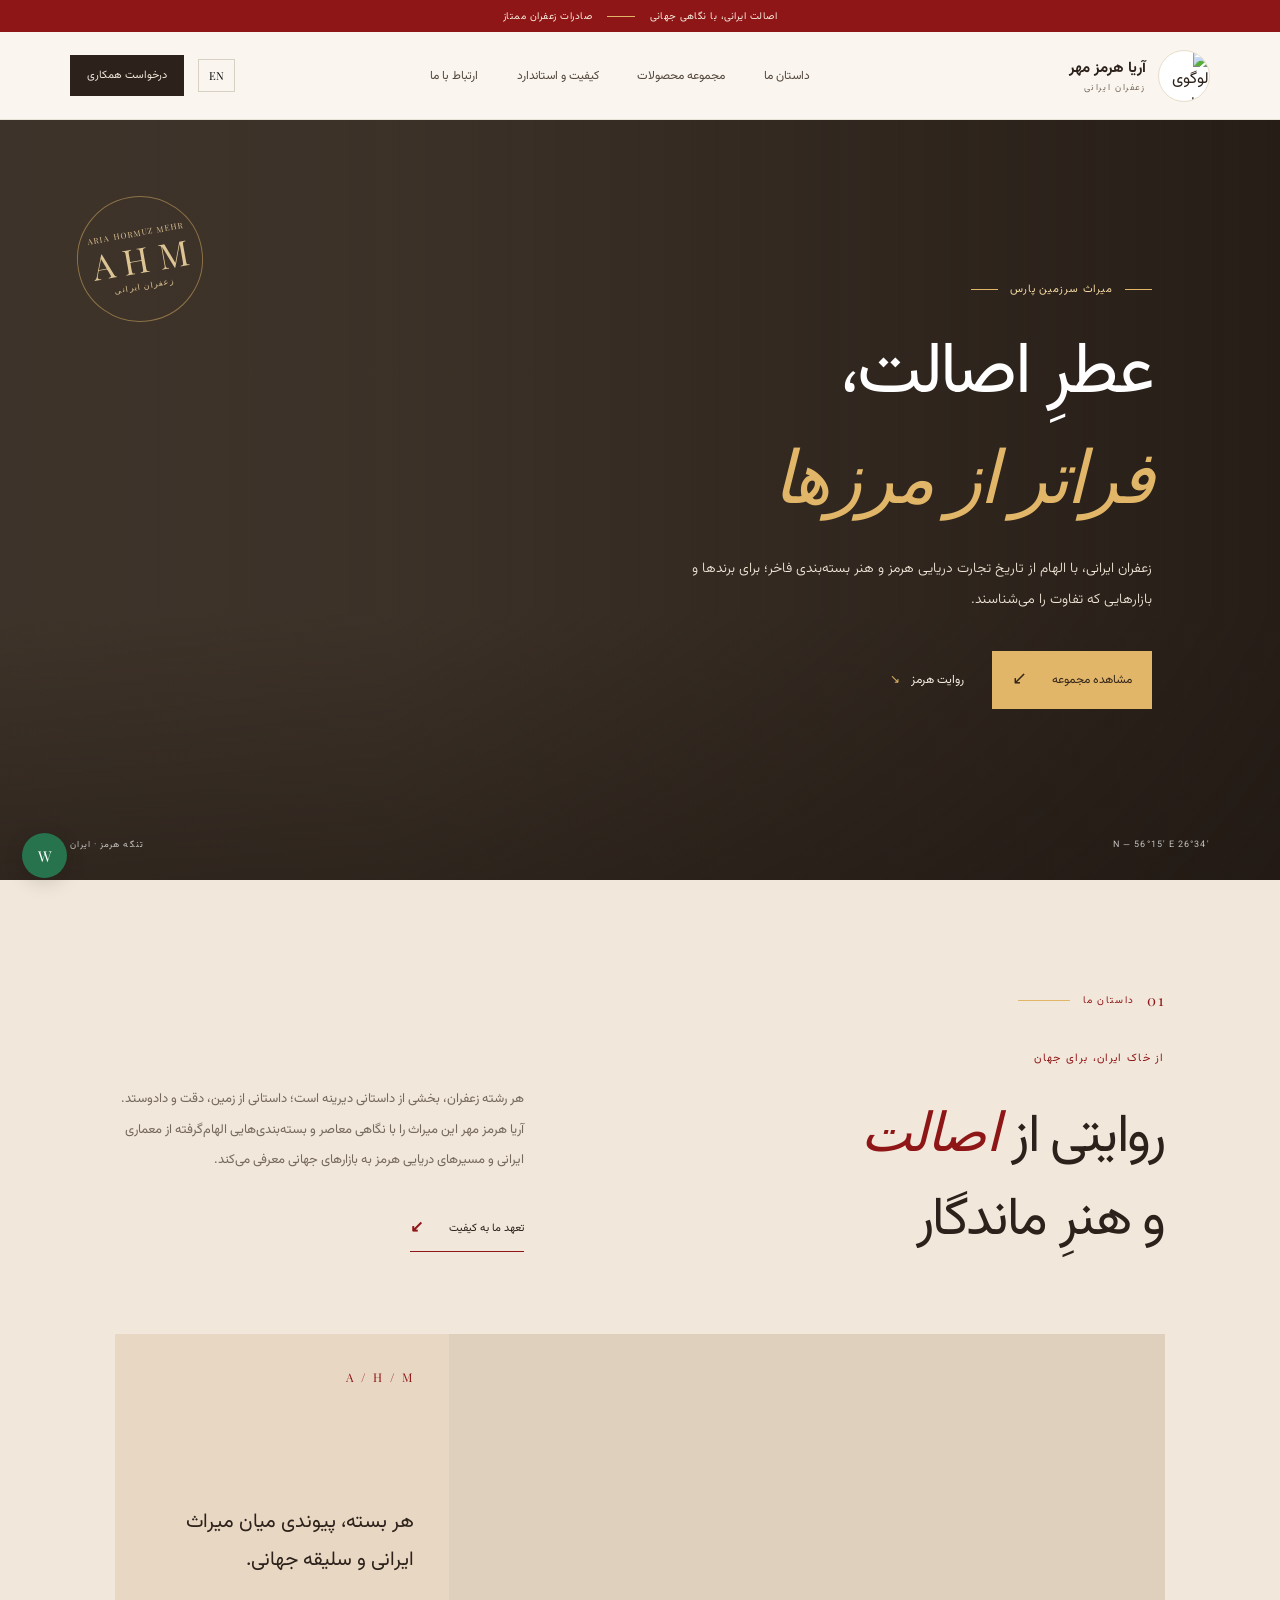
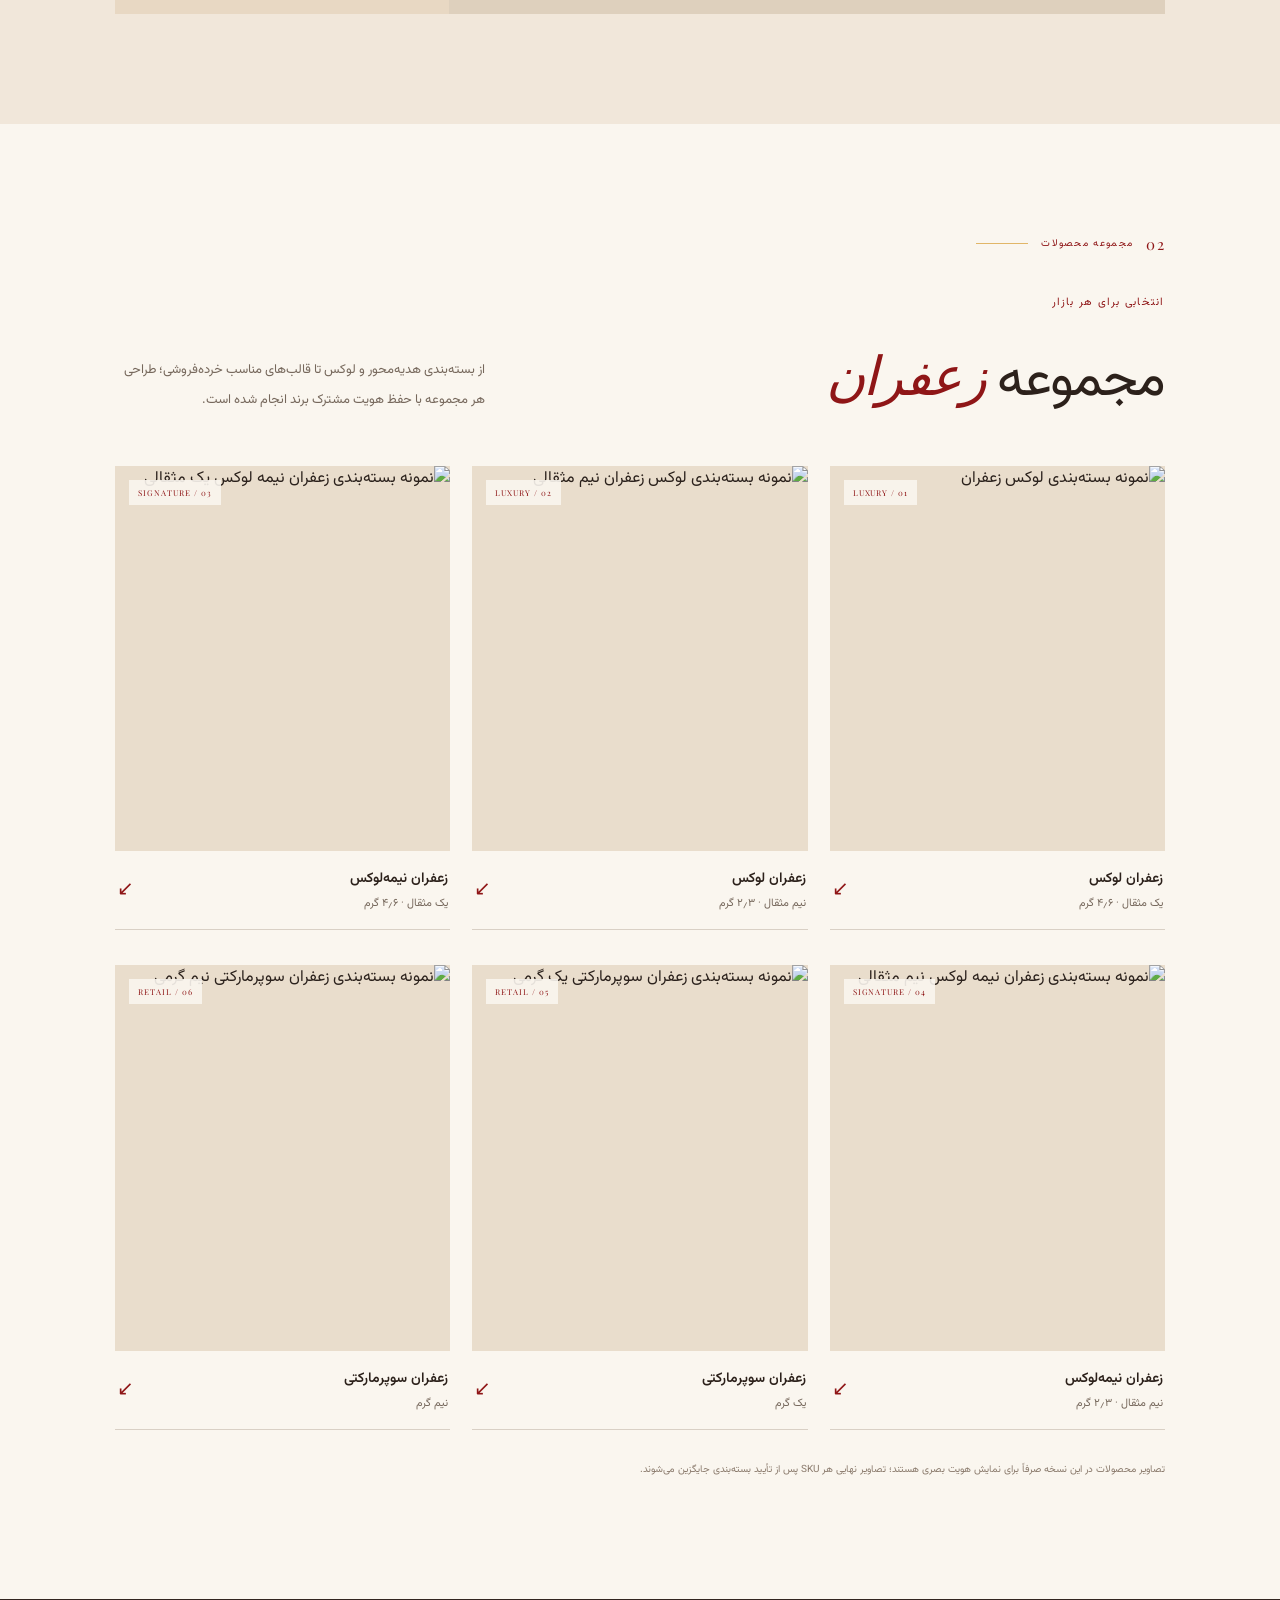
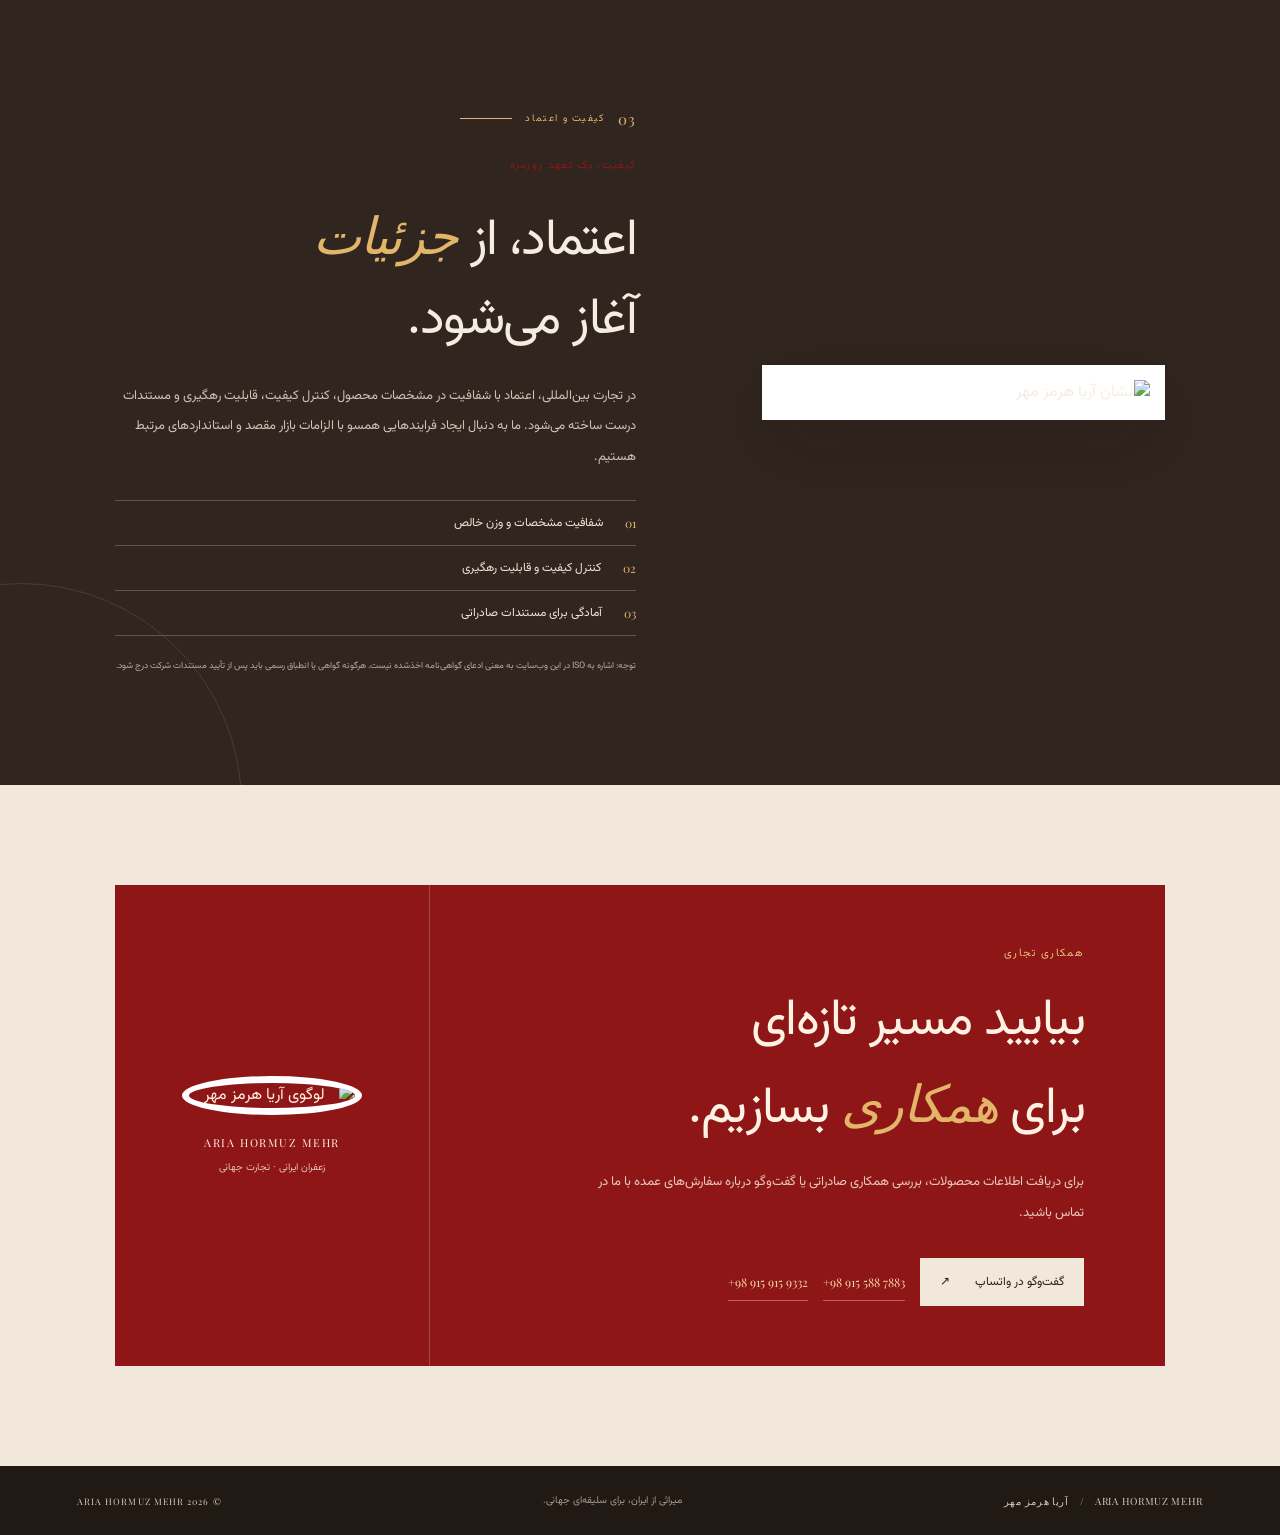
==== commit 969bcf5a: "Add files via upload" ====
--- a/index.html
+++ b/index.html
@@ -1,618 +1,77 @@
 <!doctype html>
-<html lang="en" dir="ltr">
+<html lang="fa" dir="rtl">
 <head>
   <meta charset="utf-8">
   <meta name="viewport" content="width=device-width, initial-scale=1">
   <meta name="theme-color" content="#f1e7da">
-  <meta name="description" content="Aria Hormoz Mehr supplies Iranian saffron for international wholesale, importers, distributors and retail partners. Request product details and export enquiries directly by WhatsApp or phone.">
-  <title>Aria Hormoz Mehr | Iranian Saffron Export & Wholesale</title>
-  <link href="https://cdn.jsdelivr.net/gh/rastikerdar/vazir-font@v30.1.0/dist/font-face.css" rel="stylesheet">
-  <link href="https://fonts.googleapis.com/css2?family=Playfair+Display:wght@400;500;600&family=Vazirmatn:wght@300;400;500;600;700&display=swap" rel="stylesheet">
-  <style>
-
-:root{--cream:#f1e7da;--gold:#e1b668;--wine:#8f1617;--purple:#643996;--ink:#281d19;--muted:#78675a;--line:rgba(100,57,46,.22);--paper:#f8f1e8}
-*{box-sizing:border-box}html{scroll-behavior:smooth;scroll-padding-top:90px}body{margin:0;background:var(--cream);color:var(--ink);font-family:"Vazir", "Vazir Text", Tahoma, sans-serif;font-weight:400}a{color:inherit;text-decoration:none}button,input,textarea,select{font:inherit}.topline{height:32px;background:var(--wine);color:#f9e8ce;display:flex;align-items:center;justify-content:space-between;padding:0 5.5%;font-size:10px;letter-spacing:.06em}.topline-center{font-family:"Playfair Display",serif;letter-spacing:.23em}.header{height:94px;display:flex;align-items:center;justify-content:space-between;padding:0 5.5%;border-bottom:1px solid var(--line);position:relative;z-index:5}.brand{display:flex;align-items:center;gap:12px}.brand-mark{width:46px;height:46px;border:1px solid var(--gold);display:grid;place-items:center;color:var(--wine);font-size:28px;font-weight:600;position:relative}.brand-mark:after{content:"";position:absolute;inset:4px;border:1px solid rgba(225,182,104,.6)}.brand-text{display:flex;flex-direction:column;gap:3px}.brand-text b{font-size:16px;font-weight:700}.brand-text small{font:9px "Playfair Display",serif;letter-spacing:.18em;color:var(--muted)}.nav{display:flex;gap:32px;font-size:12px;color:#5d4c42}.nav a{transition:color .2s}.nav a:hover,.text-link:hover{color:var(--wine)}.header-cta{font-size:12px;border-bottom:1px solid var(--gold);padding:10px 0}.header-cta span{color:var(--wine);margin-right:12px}.menu-toggle{display:none;background:none;border:0;font-size:24px}.hero{min-height:630px;padding:70px 9% 65px;display:grid;grid-template-columns:1fr 1fr;align-items:center;gap:7%;position:relative;overflow:hidden}.hero:before{content:"";position:absolute;width:500px;height:500px;border:1px solid rgba(225,182,104,.25);border-radius:50%;right:-250px;top:50px}.hero-copy{max-width:520px;position:relative;z-index:1}.eyebrow{font-size:11px;letter-spacing:.04em;color:var(--wine);margin:0 0 18px;display:flex;align-items:center;gap:10px}.eyebrow i{display:inline-block;width:24px;height:1px;background:var(--gold)}h1,h2,p{margin-top:0}.hero h1{font-size:clamp(42px,5vw,68px);font-weight:500;line-height:1.48;letter-spacing:-2px;margin:0 0 20px}.hero h1 em,h2 em{font-style:normal;color:var(--wine)}.hero-lead{font-size:14px;line-height:2.3;color:var(--muted);max-width:470px}.hero-actions{display:flex;align-items:center;gap:30px;margin-top:32px}.button{border:0;cursor:pointer;display:inline-flex;justify-content:center;align-items:center;gap:35px;padding:16px 22px;font-size:12px;transition:transform .2s,background .2s}.button:hover{transform:translateY(-2px)}.button-dark{background:var(--wine);color:#fff1df}.button-dark span{font-size:18px;color:var(--gold)}.text-link{font-size:12px}.text-link span{margin-right:9px;color:var(--wine)}.hero-note{display:flex;align-items:center;gap:12px;font-size:10px;color:#8a7768;margin-top:55px}.note-line{width:42px;height:1px;background:var(--gold)}.hero-art{position:relative;max-width:530px;width:100%;justify-self:center}.art-halo{position:absolute;width:85%;aspect-ratio:1;border:1px solid var(--gold);border-radius:50%;top:2%;left:8%;opacity:.65}.art-halo:before,.art-halo:after{content:"";position:absolute;inset:16px;border:1px solid rgba(143,22,23,.25);border-radius:50%}.art-halo:after{inset:-18px;border-style:dashed;opacity:.5}.art-frame{position:relative;margin:35px 22px 32px 35px;padding:10px;border:1px solid var(--gold);background:#e6d4b9;transform:rotate(1.5deg);box-shadow:0 25px 65px #603c2022}.art-frame img{width:100%;display:block;aspect-ratio:1/1.05;object-fit:cover}.art-seal{position:absolute;left:-8px;top:20%;width:82px;height:82px;border-radius:50%;background:var(--wine);color:var(--gold);display:flex;align-items:center;justify-content:center;flex-direction:column;border:1px solid var(--gold);outline:5px solid var(--cream);box-shadow:0 5px 20px #3d170f25}.art-seal span{font:20px "Playfair Display",serif}.art-seal small{font:6px "Playfair Display",serif;letter-spacing:.1em;text-align:center}.art-caption{display:flex;justify-content:space-between;font:9px "Playfair Display",serif;letter-spacing:.16em;color:var(--muted);padding:0 25px}.floating-stamp{position:absolute;bottom:12%;right:-28px;background:var(--purple);color:#f8e8d5;width:78px;height:78px;border-radius:50%;display:grid;place-content:center;text-align:center;line-height:1.8;font-size:12px;transform:rotate(-12deg);outline:1px solid var(--gold);outline-offset:-6px}.hero-vertical{position:absolute;left:22px;top:40%;writing-mode:vertical-rl;transform:rotate(180deg);font:8px "Playfair Display",serif;letter-spacing:.23em;color:#9c8873}.marquee{overflow:hidden;background:var(--wine);color:#f3e4d0;padding:17px 0;white-space:nowrap;font-size:12px;letter-spacing:.1em}.marquee div{text-align:center}.marquee b{color:var(--gold);padding:0 24px;font-weight:400}.section{padding:110px 10%}.intro{display:grid;grid-template-columns:1fr 1.5fr 1.1fr;gap:24px;position:relative;padding-bottom:100px}.section-index{font:9px "Playfair Display",serif;letter-spacing:.16em;color:#927d68;margin-bottom:35px;direction:ltr;text-align:right}.section-index span{color:var(--gold);padding:0 7px}.intro-heading h2,.craft h2,.collection h2,.quality h2,.contact h2{font-size:clamp(30px,3.5vw,45px);line-height:1.6;font-weight:500;letter-spacing:-1px;margin:0}.intro-body{padding-top:70px}.intro-body p,.craft-copy>p:not(.eyebrow),.quality-copy>p:not(.eyebrow),.contact-panel>p:not(.eyebrow){font-size:12px;line-height:2.5;color:var(--muted)}.under-link{font-size:11px;border-bottom:1px solid var(--gold);padding-bottom:10px;display:inline-flex;gap:18px;margin-top:14px}.under-link span{color:var(--wine);font-size:16px}.intro-image{grid-column:2/4;margin-top:35px;position:relative;border:1px solid var(--gold);padding:8px}.intro-image img{width:100%;display:block;max-height:400px;object-fit:cover}.image-label{position:absolute;bottom:20px;right:20px;background:var(--cream);padding:12px 18px;display:flex;flex-direction:column;gap:5px}.image-label span{font-size:11px}.image-label small{font:8px "Playfair Display",serif;letter-spacing:.1em;color:var(--wine)}.intro-side-note{position:absolute;left:10%;bottom:150px;writing-mode:vertical-rl;transform:rotate(180deg);font:8px "Playfair Display",serif;letter-spacing:.2em;color:#9b826c}.craft{background:#e8dac8;display:grid;grid-template-columns:1fr 1fr;gap:10%;align-items:center;padding-top:100px;padding-bottom:100px}.craft-image{position:relative;padding:10px;border:1px solid var(--gold)}.craft-image img{display:block;width:100%;aspect-ratio:4/5;object-fit:cover}.craft-number{position:absolute;bottom:-24px;left:-20px;background:var(--wine);color:var(--gold);font:26px "Playfair Display",serif;width:65px;height:65px;display:grid;place-items:center;border:1px solid var(--gold);outline:5px solid #e8dac8}.craft-copy .section-index,.quality-copy .section-index{margin-bottom:44px}.craft-copy h2,.quality-copy h2{margin-bottom:18px}.craft-copy>p:not(.eyebrow){margin-bottom:30px}.craft-values{border-top:1px solid var(--line);display:grid;grid-template-columns:repeat(3,1fr);padding-top:22px;gap:10px}.craft-values div{display:flex;flex-direction:column;gap:10px}.craft-values b{font:20px "Playfair Display",serif;color:var(--wine)}.craft-values span{font-size:10px;color:var(--muted)}.quote-band{padding:72px 20px;text-align:center;background:var(--purple);color:#f7ead8;position:relative;overflow:hidden}.quote-band:before,.quote-band:after{content:"";position:absolute;width:220px;height:220px;border:1px solid #e1b66855;transform:rotate(45deg);top:-140px}.quote-band:before{right:8%}.quote-band:after{left:8%}.quote-ornament{font-size:34px;color:var(--gold)}.quote-band p{font-size:clamp(23px,3vw,35px);line-height:1.9;margin:10px 0 14px}.quote-band em{font-style:normal;color:var(--gold)}.quote-band small{font-size:10px;color:#dfc7e9}.collection{padding-top:115px;padding-bottom:100px}.collection-head{display:flex;align-items:end;justify-content:space-between;gap:40px}.collection-head h2{margin:0}.collection-description{max-width:320px;font-size:12px;line-height:2.4;color:var(--muted);margin-bottom:12px}.filter-row{display:flex;gap:26px;align-items:center;border-bottom:1px solid var(--line);margin-top:48px;padding-bottom:16px}.filter{background:none;border:0;padding:0 0 7px;color:#8b786a;font-size:11px;cursor:pointer}.filter.active{color:var(--wine);border-bottom:1px solid var(--wine)}.filter span{font:9px "Playfair Display",serif;color:var(--gold);margin-right:5px}.product-grid{display:grid;grid-template-columns:repeat(3,1fr);gap:18px;margin-top:25px}.product-card{min-height:275px;background:#f7efe5;border:1px solid #e4d1b6;padding:26px;position:relative;overflow:hidden;transition:transform .25s,box-shadow .25s}.product-card:hover{transform:translateY(-5px);box-shadow:0 16px 30px #593a2010}.product-card:after{content:"";position:absolute;width:150px;height:150px;border:1px solid #e1b66888;border-radius:50%;left:-65px;bottom:-65px;box-shadow:0 0 0 12px #e1b66815,0 0 0 25px #e1b66810}.product-top{display:flex;justify-content:space-between;align-items:center}.product-category{font-size:9px;color:var(--wine);border:1px solid #8f161733;padding:6px 9px}.product-symbol{width:48px;height:48px;border:1px solid var(--gold);border-radius:50%;display:grid;place-items:center;color:var(--wine);font-size:23px}.product-card h3{font-size:19px;font-weight:500;margin:28px 0 8px}.product-card p{font-size:11px;color:var(--muted);line-height:2}.weight-tags{display:flex;gap:7px;margin-top:17px}.weight-tags span{font-size:9px;background:#eadbc8;padding:6px 9px;color:#695347}.product-card .card-bottom{position:absolute;bottom:23px;right:26px;font:9px "Playfair Display",serif;letter-spacing:.12em;color:#927c69}.product-card.gold .product-symbol{background:#f2e4c9}.product-card.wine .product-symbol{background:#f1dedd;color:var(--wine)}.product-card.purple .product-symbol{background:#e8dced;color:var(--purple)}.loading{grid-column:1/-1;padding:50px;text-align:center;color:var(--muted)}.collection-foot{display:flex;justify-content:space-between;align-items:center;margin-top:30px;font-size:10px;color:var(--muted)}.collection-foot .under-link{margin:0}.quality{display:grid;grid-template-columns:1fr 1fr;gap:10%;align-items:center;background:#e8dac8;padding-top:100px;padding-bottom:100px}.quality-visual{position:relative;padding:10px;border:1px solid var(--gold)}.quality-visual img{width:100%;display:block;aspect-ratio:4/4.3;object-fit:cover}.quality-seal{position:absolute;right:-27px;bottom:40px;background:var(--wine);border:1px solid var(--gold);outline:5px solid #e8dac8;width:90px;height:90px;border-radius:50%;color:var(--gold);display:flex;flex-direction:column;align-items:center;justify-content:center}.quality-seal span{font:22px "Playfair Display",serif}.quality-seal small{font:7px "Playfair Display",serif;letter-spacing:.12em}.quality-copy>p:not(.eyebrow){margin:18px 0 25px}.promise-list{border-top:1px solid var(--line)}.promise-list div{display:grid;grid-template-columns:45px 1fr;gap:4px 10px;padding:14px 0;border-bottom:1px solid var(--line);align-items:center}.promise-list span{grid-row:span 2;color:var(--wine);font:13px "Playfair Display",serif}.promise-list b{font-size:12px;font-weight:500}.promise-list small{font-size:10px;color:var(--muted)}.contact{display:grid;grid-template-columns:1fr 1fr;gap:12%;padding-top:110px;padding-bottom:110px}.contact-panel{position:relative;overflow:hidden}.contact-panel h2{margin-bottom:18px}.contact-panel>p:not(.eyebrow){max-width:390px}.contact-decoration{font-size:58px;line-height:1.3;color:#e1b66820;font-weight:800;position:absolute;bottom:-25px;left:0;transform:rotate(-10deg);pointer-events:none}.contact-decoration span{color:#8f161714}.contact-form{display:flex;flex-direction:column;gap:18px;padding-top:5px}.contact-form label{font-size:10px;color:#6c594b;display:flex;flex-direction:column;gap:8px}.contact-form input,.contact-form textarea,.contact-form select{width:100%;border:0;border-bottom:1px solid #cbb79e;background:transparent;border-radius:0;padding:10px 0;color:var(--ink);outline:none;font-size:12px;resize:vertical}.contact-form input:focus,.contact-form textarea:focus,.contact-form select:focus{border-color:var(--wine)}.contact-form input::placeholder,.contact-form textarea::placeholder{color:#ad9b8a}.submit-button{align-self:flex-start;margin-top:4px;min-width:165px}.form-status{font-size:11px;line-height:1.8;color:var(--wine);min-height:20px;margin:0}.footer{background:#281d19;color:#f1e7da;padding:45px 8% 20px}.footer-main{display:flex;align-items:center;justify-content:space-between;gap:25px;padding-bottom:40px}.footer-brand .brand-mark{color:var(--gold)}.footer-brand .brand-text small{color:#b7a394}.footer-main>p{font-size:11px;line-height:2.2;color:#c1aea0;margin:0}.back-top{font-size:10px;color:var(--gold)}.footer-bottom{border-top:1px solid #ffffff20;padding-top:17px;display:flex;justify-content:space-between;gap:15px;font-size:8px;color:#b7a394}.footer-bottom span:last-child{font-family:"Playfair Display",serif;letter-spacing:.15em;direction:ltr}
-@media(max-width:900px){.nav{gap:15px}.hero{padding-left:6%;padding-right:6%;gap:3%}.section{padding-left:7%;padding-right:7%}.intro{grid-template-columns:1fr 1.5fr}.intro-body{grid-column:2;padding-top:0}.intro-image{grid-column:1/3}.intro-side-note{display:none}.craft,.quality{gap:6%}.contact{gap:7%}}
-@media(max-width:680px){.topline{padding:0 5%;font-size:8px}.topline-center{font-size:8px}.header{height:76px;padding:0 5%}.brand-mark{width:39px;height:39px;font-size:23px}.brand-text b{font-size:13px}.brand-text small{font-size:7px}.menu-toggle{display:block;order:3}.header-cta{display:none}.nav{display:none;position:absolute;top:75px;right:0;left:0;background:var(--cream);padding:22px 7%;border-bottom:1px solid var(--line);flex-direction:column;gap:22px}.nav.open{display:flex}.hero{grid-template-columns:1fr;padding:55px 7% 45px;gap:35px}.hero h1{font-size:43px}.hero-lead{font-size:12px}.hero-note{margin-top:30px}.hero-art{max-width:420px;width:88%}.hero-vertical{display:none}.art-seal{width:65px;height:65px}.floating-stamp{width:65px;height:65px;right:-18px}.marquee{font-size:10px}.marquee b{padding:0 10px}.section{padding:72px 7%}.intro{grid-template-columns:1fr;gap:10px}.intro .section-index{margin-bottom:15px}.intro-heading h2,.craft h2,.collection h2,.quality h2,.contact h2{font-size:34px}.intro-body{grid-column:auto;padding-top:10px}.intro-image{grid-column:auto;margin-top:20px}.image-label{bottom:15px;right:15px}.craft,.quality,.contact{grid-template-columns:1fr;gap:45px}.craft-image{max-width:480px}.craft-copy .section-index,.quality-copy .section-index{margin-bottom:25px}.craft-values span{font-size:9px}.quote-band{padding:55px 15px}.quote-band p{font-size:24px}.collection-head{display:block}.collection-description{margin-top:20px}.filter-row{gap:16px;overflow-x:auto;white-space:nowrap;margin-top:30px}.filter{font-size:10px}.product-grid{grid-template-columns:repeat(2,minmax(0,1fr));gap:10px}.product-card{padding:17px;min-height:265px}.product-card h3{font-size:15px;margin-top:22px}.product-card p{font-size:10px}.product-card .card-bottom{right:17px;bottom:17px}.product-symbol{width:39px;height:39px}.collection-foot{align-items:flex-start;gap:15px;flex-direction:column}.quality-visual{max-width:480px}.contact{gap:25px}.contact-decoration{font-size:45px}.footer{padding:35px 7% 18px}.footer-main{align-items:flex-start;flex-wrap:wrap}.footer-main>p{width:100%;order:3}.footer-bottom{flex-direction:column}.footer-bottom span:last-child{font-size:7px}}
-@media(max-width:390px){.product-grid{grid-template-columns:1fr}.product-card{min-height:240px}.hero h1{font-size:37px}.hero-actions{gap:18px}.button{gap:18px;padding:14px 16px}}
-
-/* Direct phone and WhatsApp ordering */
-.direct-contact{display:flex;flex-direction:column;gap:14px;padding-top:10px;align-self:center;width:100%;position:relative;z-index:1}
-.contact-option{display:flex;align-items:center;gap:18px;padding:24px 22px;border:1px solid #d7c19f;background:#f8f0e6;transition:transform .2s,box-shadow .2s,border-color .2s}
-.contact-option:hover{transform:translateY(-3px);box-shadow:0 14px 30px #593a2010;border-color:var(--gold)}
-.contact-option-icon{width:48px;height:48px;flex:0 0 48px;display:grid;place-items:center;border:1px solid var(--gold);border-radius:50%;font-size:23px;color:var(--wine)}
-.whatsapp-option .contact-option-icon{color:#356b45;border-color:#8da78b}
-.contact-option-copy{display:flex;flex-direction:column;gap:5px;flex:1}
-.contact-option-copy small{font-size:10px;color:var(--muted)}
-.contact-option-copy b{font-size:19px;font-weight:600;letter-spacing:.04em;color:var(--ink)}
-.contact-option-copy em{font-style:normal;font-size:10px;color:var(--wine)}
-.whatsapp-option .contact-option-copy em{color:#356b45}
-.contact-option-arrow{font-size:21px;color:var(--gold)}
-.contact-note{display:flex;align-items:flex-start;gap:10px;font-size:10px;line-height:2.2;color:var(--muted);padding:10px 2px}
-.contact-note span{color:var(--gold);font-size:16px}
-@media(max-width:680px){.direct-contact{padding-top:0}.contact-option{padding:18px 15px;gap:12px}.contact-option-icon{width:42px;height:42px;flex-basis:42px}.contact-option-copy b{font-size:17px}}
-
-/* International-first bilingual presentation */
-.header-actions{display:flex;align-items:center;gap:22px}
-.language-switch{background:transparent;border:1px solid var(--gold);padding:9px 12px;color:var(--wine);font-size:11px;cursor:pointer;min-width:78px}
-.language-switch span{margin-left:8px;color:var(--gold)}
-.header-cta{display:flex;align-items:center;gap:13px}
-.header-cta b{font-weight:400;color:var(--wine);font-size:17px}
-body.lang-en{font-family:"Playfair Display",Arial,sans-serif}
-body.lang-en .nav,body.lang-en .hero-lead,body.lang-en .intro-body,body.lang-en .craft-copy>p:not(.eyebrow),body.lang-en .quality-copy>p:not(.eyebrow),body.lang-en .contact-panel>p:not(.eyebrow),body.lang-en .collection-description,body.lang-en .contact-option-copy,body.lang-en .product-card p,body.lang-en .product-card h3{font-family:"Vazirmatn",Arial,sans-serif}
-body.lang-en .hero h1,body.lang-en h2{font-family:"Playfair Display","Vazirmatn",serif;font-weight:400;letter-spacing:-.7px}
-body.lang-en .hero h1{line-height:1.2;font-size:clamp(42px,5.1vw,68px)}
-body.lang-en h2{line-height:1.3}
-body.lang-en .eyebrow,body.lang-en .section-index,body.lang-en .hero-note,body.lang-en .filter,body.lang-en .collection-foot,body.lang-en .promise-list small,body.lang-en .contact-option-copy small,body.lang-en .contact-option-copy em{font-family:"Vazirmatn",Arial,sans-serif}
-body.lang-en .hero-copy{max-width:570px}
-body.lang-en .hero-lead{line-height:2.05}
-body.lang-en .intro-heading h2,body.lang-en .craft h2,body.lang-en .collection h2,body.lang-en .quality h2,body.lang-en .contact h2{font-size:clamp(30px,3.2vw,43px)}
-body.lang-en .topline{font-family:"Playfair Display",serif;letter-spacing:.08em}
-body.lang-en .brand-text b{font-family:"Vazirmatn",sans-serif;letter-spacing:.06em;font-size:12px}
-body.lang-en .brand-text small{font-size:8px}
-body.lang-fa{font-family:"Vazir", "Vazir Text", Tahoma, sans-serif}
-body.lang-fa .header-actions{flex-direction:row}
-body.lang-fa .language-switch span{margin-left:0;margin-right:8px}
-body.lang-fa .hero h1,body.lang-fa h2{font-family:"Vazir", "Vazir Text", Tahoma, sans-serif;letter-spacing:-1px}
-body.lang-fa .hero h1{line-height:1.48}
-body.lang-fa .hero-copy,body.lang-fa .intro-heading,body.lang-fa .intro-body,body.lang-fa .craft-copy,body.lang-fa .quality-copy,body.lang-fa .contact-panel{text-align:right}
-body.lang-fa .section-index{text-align:right}
-body.lang-fa .hero-actions,body.lang-fa .hero-note{flex-direction:row}
-body.lang-fa .art-seal{left:auto;right:-8px}
-body.lang-fa .floating-stamp{right:auto;left:-28px}
-body.lang-fa .hero-vertical{left:auto;right:22px;transform:none}
-body.lang-fa .intro-side-note{left:auto;right:10%;transform:none}
-body.lang-fa .craft-number{left:auto;right:-20px}
-body.lang-fa .quality-seal{right:auto;left:-27px}
-body.lang-fa .contact-option-copy{direction:rtl;text-align:right}
-body.lang-fa .contact-option-arrow{transform:scaleX(-1)}
-body.lang-fa .product-card .card-bottom{right:auto;left:26px}
-body.lang-fa .collection-foot{flex-direction:row}
-body.lang-fa .promise-list div{grid-template-columns:45px 1fr}
-body.lang-fa .promise-list span{grid-column:1;grid-row:span 2}
-body.lang-fa .footer-bottom span:last-child{direction:ltr}
-@media(max-width:900px){.header-actions{gap:12px}.header-cta{font-size:10px}.nav{gap:15px}}
-@media(max-width:680px){
- .header-actions{margin-left:auto;margin-right:12px;gap:8px}
- .language-switch{padding:8px 9px;min-width:66px;font-size:10px}
- .header-cta{display:none}
- body.lang-en .hero h1{font-size:43px;line-height:1.2}
- body.lang-fa .hero h1{font-size:43px;line-height:1.48}
- body.lang-fa .art-seal{right:-4px}
- body.lang-fa .floating-stamp{left:-18px}
- body.lang-fa .craft-number{right:-12px}
- body.lang-fa .quality-seal{left:-12px}
- body.lang-fa .collection-foot{flex-direction:column}
-}
-
-
-/* Export-first identity and restrained motion */
-:root{--cream:#f7efe4;--paper:#fffaf3;--gold:#c99a4b;--wine:#6f2025;--purple:#5b3a67;--ink:#211b17;--muted:#75685d}
-.brand-mark.logo-mark{width:58px;height:58px;border:0;background:transparent;overflow:visible;animation:emblemFloat 6s ease-in-out infinite}
-.brand-mark.logo-mark:after{inset:0;border:1px solid rgba(201,154,75,.55);border-radius:50%;animation:sealOrbit 14s linear infinite}
-.logo-mark img{width:100%;height:100%;object-fit:contain;mix-blend-mode:multiply;position:relative;z-index:1}
-.hero h1{font-weight:500;letter-spacing:-1.4px}
-.hero .button-dark{box-shadow:0 10px 24px #6f202525}
-.header-cta{background:var(--wine);color:#fff8ef;padding:12px 17px;border:1px solid var(--gold)}
-.header-cta span{color:#fff8ef;margin-right:8px}
-.marquee div{animation:marqueeDrift 28s linear infinite}
-.art-halo{animation:haloPulse 7s ease-in-out infinite}
-.art-seal{animation:sealBreathe 5s ease-in-out infinite}
-.floating-stamp{animation:stampFloat 6s ease-in-out infinite}
-.product-card{cursor:default}
-.contact-option{transition:transform .25s ease,box-shadow .25s ease}
-.contact-option:hover{transform:translateY(-3px);box-shadow:0 16px 32px #40281714}
-.contact-option-copy b{font-size:16px;letter-spacing:.04em}
-.contact-option.whatsapp-option .contact-option-icon{font-size:22px}
-/* Persistent trade-contact shortcuts */
-.trade-float{position:fixed;z-index:20;right:22px;bottom:20px;display:flex;gap:9px;align-items:center}
-.trade-float a{display:flex;align-items:center;justify-content:center;gap:8px;padding:13px 16px;border:1px solid #d7b77c;border-radius:2px;background:#6f2025;color:#fff7ed;box-shadow:0 8px 28px #21140e25;font-size:11px;transition:transform .2s,background .2s}
-.trade-float a:last-child{background:#315c42;border-color:#9eb6a2}
-.trade-float a:hover{transform:translateY(-3px)}
-.trade-float b{font-size:15px;color:#e7c27d}
-.reveal-ready .section:not(.marquee){opacity:0;transform:translateY(18px);transition:opacity .7s ease,transform .7s ease}
-.reveal-ready .section.is-visible{opacity:1;transform:none}
-@keyframes emblemFloat{0%,100%{transform:translateY(0)}50%{transform:translateY(-3px)}}
-@keyframes sealOrbit{to{transform:rotate(360deg)}}
-@keyframes haloPulse{0%,100%{transform:scale(1);opacity:.55}50%{transform:scale(1.025);opacity:.9}}
-@keyframes sealBreathe{0%,100%{box-shadow:0 5px 20px #3d170f25}50%{box-shadow:0 8px 30px #3d170f45}}
-@keyframes stampFloat{0%,100%{translate:0 0}50%{translate:0 -7px}}
-@keyframes marqueeDrift{0%{transform:translateX(0)}100%{transform:translateX(2%)}}
-@media(max-width:700px){.brand-mark.logo-mark{width:46px;height:46px}.trade-float{right:10px;left:10px;bottom:10px;justify-content:center}.trade-float a{flex:1;padding:12px 8px;font-size:10px}.footer{padding-bottom:72px}}
-@media(prefers-reduced-motion:reduce){*,*:before,*:after{animation-duration:.01ms!important;animation-iteration-count:1!important;scroll-behavior:auto!important;transition-duration:.01ms!important}}
-
-
-/* Cinematic Hormoz lighthouse identity reveal */
-.splash{position:fixed;inset:0;z-index:1000;display:grid;place-items:center;background:radial-gradient(ellipse at 50% 42%,#fff9ef 0%,#f2e5d2 56%,#e6d2b5 100%);overflow:hidden;isolation:isolate;animation:splashOut .9s ease 3.35s forwards}
-.splash:before,.splash:after{content:"";position:absolute;width:min(78vw,650px);aspect-ratio:1;border:1px solid #c99a4b55;border-radius:50%;left:50%;top:45%;transform:translate(-50%,-50%);animation:splashRing 2.6s cubic-bezier(.16,.7,.2,1) both}
-.splash:after{width:min(62vw,510px);border-style:dashed;animation:splashRing 2.9s cubic-bezier(.16,.7,.2,1) both,splashRotate 24s linear infinite}
-.splash-inner{position:relative;z-index:1;width:min(84vw,390px);text-align:center;display:flex;align-items:center;flex-direction:column;animation:splashRise 1.2s cubic-bezier(.2,.8,.2,1) both}
-.splash-emblem{width:min(46vw,205px);height:min(46vw,205px);object-fit:contain;mix-blend-mode:multiply;filter:drop-shadow(0 8px 12px #714b2420);clip-path:inset(0 0 15% 0);animation:emblemReveal 1.65s cubic-bezier(.16,.8,.2,1) .12s both}
-.splash-orbit{position:absolute;top:8px;width:min(51vw,225px);aspect-ratio:1;border:1px solid #b98a3f77;border-radius:50%;animation:splashOrbit 8s linear infinite;pointer-events:none}
-.splash-orbit:before{content:"✦";position:absolute;top:-9px;left:calc(50% - 7px);color:#9c6c27;font-size:15px;text-shadow:0 0 12px #d6a957}
-.splash-rule{height:1px;width:0;background:linear-gradient(90deg,transparent,#b78a42,transparent);margin:0 auto 16px;animation:ruleReveal .8s ease 1.15s forwards}
-.splash-title{font:500 clamp(17px,3vw,23px) "Playfair Display",serif;letter-spacing:.2em;color:#4b3022;margin:0 0 8px;opacity:0;animation:splashText .8s ease 1.05s forwards}
-.splash-subtitle{font:10px "Vazirmatn",sans-serif;letter-spacing:.16em;color:#7c5a3d;opacity:0;animation:splashText .8s ease 1.35s forwards}
-.splash-caption{font:8px "Playfair Display",serif;letter-spacing:.25em;color:#9b7b54;margin-top:24px;opacity:0;animation:splashText .8s ease 1.55s forwards}
-.splash-skip{position:absolute;bottom:28px;left:50%;transform:translateX(-50%);border:1px solid #b98a3f88;background:transparent;color:#76563a;padding:9px 18px;font:10px "Vazirmatn",sans-serif;cursor:pointer;letter-spacing:.05em;transition:background .2s,color .2s}
-.splash-skip:hover{background:#6f2025;color:#fff8ef}
-.splash.is-hidden{display:none}
-@keyframes splashOut{0%{opacity:1;visibility:visible}100%{opacity:0;visibility:hidden;pointer-events:none}}
-@keyframes splashRing{0%{opacity:0;transform:translate(-50%,-50%) scale(.72)}55%{opacity:.8}100%{opacity:.45;transform:translate(-50%,-50%) scale(1)}}
-@keyframes splashRotate{to{transform:translate(-50%,-50%) rotate(360deg)}}
-@keyframes splashOrbit{to{transform:rotate(360deg)}}
-@keyframes splashRise{0%{opacity:0;transform:translateY(18px) scale(.97)}100%{opacity:1;transform:translateY(0) scale(1)}}
-@keyframes emblemReveal{0%{opacity:0;transform:translateY(15px) scale(.86);filter:blur(7px)}65%{opacity:1;filter:blur(0)}100%{opacity:1;transform:translateY(0) scale(1);filter:blur(0)}}
-@keyframes ruleReveal{to{width:min(62vw,260px)}}
-@keyframes splashText{to{opacity:1}}
-@media(max-width:600px){.splash-emblem{width:190px;height:190px}.splash-orbit{top:7px;width:205px}.splash-title{letter-spacing:.13em}.splash-caption{margin-top:18px}}
-@media(prefers-reduced-motion:reduce){.splash{animation:none;display:none!important}.splash *{animation:none!important}}
-
-
-/* Editorial motion direction — inspired by contemporary typographic portfolios, not a literal copy */
-:root{--cream:#f5f4f0;--paper:#faf9f6;--gold:#a18c68;--wine:#242321;--purple:#e7e4dc;--ink:#171715;--muted:#77756f;--line:rgba(25,25,22,.17)}
-body{background:var(--cream);color:var(--ink);font-family:Arial,"Vazirmatn",sans-serif;letter-spacing:-.015em}
-.topline{background:#242321;color:#efeee9;height:29px;font-size:9px;letter-spacing:.13em}.topline-center{font-family:Arial,sans-serif;letter-spacing:.24em}
-.header{height:78px;padding:0 4.5%;border-color:var(--line);background:rgba(245,244,240,.9);backdrop-filter:blur(14px);position:sticky;top:0}
-.brand-mark{border:0;width:42px;height:42px;background:transparent}.brand-mark:after{display:none}.brand-mark img{width:100%;height:100%;object-fit:cover;border-radius:50%;filter:grayscale(1);mix-blend-mode:multiply}.brand-text b{font-size:12px;letter-spacing:.12em}.brand-text small{font-family:Arial,sans-serif;font-size:8px;letter-spacing:.2em}.nav{gap:26px;font-size:11px}.header-cta{border:0;border-bottom:1px solid #242321;padding:9px 0;font-size:11px}.header-cta span{color:inherit}.language-switch{border:1px solid var(--line);background:transparent;padding:9px 12px;font-size:10px}
-.hero{min-height:690px;padding:72px 7% 80px;grid-template-columns:1.1fr .9fr;gap:5%;background:var(--cream)}.hero:before{width:36vw;height:36vw;right:-20vw;top:8%;border-color:#17171512}
-.eyebrow{font-family:Arial,"Vazirmatn",sans-serif;font-size:10px;letter-spacing:.13em;text-transform:uppercase;color:#65635e}.eyebrow i{background:#242321;width:18px}.hero h1{font-family:Arial,"Vazirmatn",sans-serif;font-size:clamp(54px,8vw,112px);line-height:.99;letter-spacing:-.075em;font-weight:500;max-width:780px;margin-bottom:30px}.hero h1 em,h2 em{color:#77756f;font-style:normal}.hero-lead{max-width:430px;font-size:13px;line-height:2;color:#696761}.hero-actions{gap:22px;margin-top:29px}.button{padding:15px 18px;gap:22px;font-size:11px}.button-dark{background:#242321;color:#f7f6f1}.button-dark span{color:#fff}.text-link span{color:#242321}.hero-note{margin-top:50px;font-size:9px;letter-spacing:.08em}.note-line{background:#242321;width:25px}
-.hero-art{max-width:570px}.art-halo{border-color:#24232133;width:92%;left:3%;top:0}.art-halo:before{border-color:#2423211c}.art-halo:after{border-style:solid;opacity:.25}.art-frame{margin:30px 16px 25px 24px;padding:0;border:0;background:transparent;transform:none;box-shadow:0 24px 70px #0000000c;overflow:hidden}.art-frame img{aspect-ratio: .92/1;object-fit:cover;filter:saturate(.75) contrast(.96);transition:transform 1s cubic-bezier(.2,.7,.2,1)}.art-frame:hover img{transform:scale(1.035)}.art-seal{background:#f5f4f0;color:#242321;border:1px solid #242321;outline:5px solid var(--cream);box-shadow:none}.art-seal small{color:#65635e}.floating-stamp{background:#242321;color:#f5f4f0;outline-color:#a18c68;transform:none}.art-caption{font-family:Arial,sans-serif;letter-spacing:.15em;font-size:8px}.hero-vertical{color:#77756f;letter-spacing:.2em}
-.marquee{background:#242321;color:#f5f4f0;padding:14px 0;font-family:Arial,sans-serif;font-size:10px;letter-spacing:.19em}.marquee b{color:#a8a49a}
-.section{padding:125px 8%}.section-index{font-family:Arial,sans-serif;text-align:left;letter-spacing:.17em;color:#77756f}.section-index span{color:#242321}.intro{grid-template-columns:.7fr 1.4fr 1fr;gap:4%;}.intro-heading h2,.craft h2,.collection h2,.quality h2,.contact h2{font-family:Arial,"Vazirmatn",sans-serif;font-size:clamp(35px,4.8vw,64px);line-height:1.08;letter-spacing:-.06em;font-weight:500}.intro-body{padding-top:65px}.intro-body p,.craft-copy>p:not(.eyebrow),.quality-copy>p:not(.eyebrow),.contact-panel>p:not(.eyebrow){font-size:12px;line-height:2.15;color:#6f6d67}.under-link{border-color:#242321;font-size:10px}.under-link span{color:#242321}.intro-image{border:1px solid #242321;padding:0;overflow:hidden}.intro-image img{max-height:520px;filter:grayscale(.25) saturate(.72);transition:transform 1s}.intro-image:hover img{transform:scale(1.02)}.image-label{background:#f5f4f0}.image-label small{font-family:Arial,sans-serif;color:#77756f;letter-spacing:.15em}.intro-side-note{color:#77756f}
-.craft,.quality{background:#e8e7e1}.craft-image,.quality-visual{padding:0;border:0;overflow:hidden}.craft-image img,.quality-visual img{filter:saturate(.65) contrast(.98);transition:transform 1s}.craft-image:hover img,.quality-visual:hover img{transform:scale(1.025)}.craft-number{background:#242321;color:#f5f4f0;border:0;outline:5px solid #e8e7e1}.craft-values{border-color:var(--line)}.craft-values b{font-family:Arial,sans-serif;color:#242321}.quote-band{background:#242321;color:#f5f4f0;padding:100px 20px}.quote-band:before,.quote-band:after{border-color:#ffffff14}.quote-ornament{color:#a8a49a}.quote-band p{font-family:Arial,"Vazirmatn",sans-serif;font-size:clamp(28px,5vw,58px);line-height:1.15;letter-spacing:-.045em}.quote-band em{color:#aaa69b}.quote-band small{color:#aaa69b;letter-spacing:.16em}
-.collection{padding-top:130px;padding-bottom:130px}.collection-head h2{max-width:720px}.collection-description{font-size:12px;line-height:2.1;color:#6f6d67}.filter-row{border-color:var(--line)}.filter{font-size:10px;text-transform:uppercase;letter-spacing:.08em}.filter.active{color:#242321;border-color:#242321}.filter span{color:#77756f}.product-grid{gap:12px}.product-card{background:transparent;border:1px solid var(--line);min-height:300px;padding:24px;transition:background .3s,transform .4s,border-color .3s}.product-card:hover{background:#ecebe5;box-shadow:none;transform:translateY(-4px);border-color:#242321}.product-card:after{border-color:#24232116;box-shadow:0 0 0 12px #24232105,0 0 0 25px #24232104}.product-category{border-color:var(--line);color:#55534e;font-size:8px;letter-spacing:.1em}.product-symbol{border-color:var(--line);color:#242321}.product-card h3{font-family:Arial,"Vazirmatn",sans-serif;font-size:22px;letter-spacing:-.04em}.product-card p{color:#77756f;line-height:2}.weight-tags span{background:#e7e5de;color:#5c5a54}.product-card .card-bottom{font-family:Arial,sans-serif;color:#77756f;letter-spacing:.17em}.product-card.gold .product-symbol,.product-card.wine .product-symbol,.product-card.purple .product-symbol{background:#eeede7;color:#242321}.collection-foot{font-size:10px;color:#77756f}
-.quality-seal{background:#242321;color:#f5f4f0;border:1px solid #a8a49a;outline:5px solid #e8e7e1}.quality-seal small{color:#aaa69b}.promise-list{border-color:var(--line)}.promise-list div{border-color:var(--line)}.promise-list span{color:#242321}.contact{padding-top:130px;padding-bottom:130px}.contact-decoration{color:#2423210a}.contact-decoration span{color:#2423210a}.contact-option{border-color:var(--line)}.contact-option:hover{background:#e9e8e2}.contact-option-icon,.contact-option-arrow{color:#242321}.contact-option-copy small{letter-spacing:.1em;color:#77756f}.contact-option-copy b{font-family:Arial,sans-serif;letter-spacing:.03em}.contact-note{color:#77756f}.footer{background:#242321;color:#f5f4f0;padding:55px 8% 22px}.footer .brand-mark img{filter:grayscale(1) brightness(0) invert(1);mix-blend-mode:screen}.footer .brand-text small{color:#aaa69b}.footer-main>p{color:#aaa69b}.back-top{color:#f5f4f0}.footer-bottom{border-color:#ffffff25;color:#aaa69b}.footer-bottom span:last-child{font-family:Arial,sans-serif}
-/* quiet entrance and scroll reveals */
-@keyframes editorial-rise{from{opacity:0;transform:translateY(24px)}to{opacity:1;transform:translateY(0)}}.hero-copy>*{animation:editorial-rise .8s both}.hero-copy>*:nth-child(2){animation-delay:.08s}.hero-copy>*:nth-child(3){animation-delay:.16s}.hero-copy>*:nth-child(4){animation-delay:.24s}.hero-art{animation:editorial-rise 1s .1s both}.section:not(.hero){content-visibility:auto;contain-intrinsic-size:800px}
-@media(max-width:900px){.hero{padding-left:6%;padding-right:6%;min-height:600px}.hero h1{font-size:clamp(52px,8vw,82px)}.intro{grid-template-columns:.45fr 1.4fr 1fr}.section{padding:95px 6%}}
-@media(max-width:680px){.topline{font-size:7px;letter-spacing:.05em}.header{height:70px}.brand-mark{width:36px;height:36px}.brand-text b{font-size:10px}.brand-text small{font-size:7px}.nav{background:var(--cream)}.hero{padding:58px 7% 45px;gap:25px}.hero h1{font-size:clamp(48px,14vw,72px);line-height:1}.hero-lead{font-size:12px}.hero-art{width:94%}.art-frame{margin:20px 12px 20px 16px}.hero-note{margin-top:30px}.section{padding:78px 7%}.intro{grid-template-columns:1fr;gap:10px}.intro-body{padding-top:15px}.intro-heading h2,.craft h2,.collection h2,.quality h2,.contact h2{font-size:clamp(36px,10vw,50px);line-height:1.08}.craft,.quality,.contact{gap:38px}.quote-band{padding:75px 18px}.quote-band p{font-size:34px}.product-grid{grid-template-columns:1fr 1fr}.product-card{min-height:275px;padding:16px}.product-card h3{font-size:17px}.product-card p{font-size:10px}.footer{padding:38px 7% 20px}}
-@media(prefers-reduced-motion:reduce){.hero-copy>*,.hero-art{animation:none!important}.art-frame img,.intro-image img,.craft-image img,.quality-visual img{transition:none!important}}
-
-  
-/* Standards-led quality section: designed information, no report-photo placeholder */
-.testing{display:grid;grid-template-columns:.9fr 1.1fr;gap:8%;align-items:center;background:#eeece6;padding-top:110px;padding-bottom:110px}
-.testing-copy h2{font-size:clamp(32px,3.6vw,48px);line-height:1.35;font-weight:500;letter-spacing:-1px;margin:0 0 22px}
-.testing-copy>p:not(.eyebrow){font-size:12px;line-height:2.4;color:var(--muted);max-width:570px}
-.testing-cta{display:inline-flex;align-items:center;gap:28px;margin-top:18px;padding:14px 0;border-bottom:1px solid var(--gold);font-size:12px}
-.testing-cta b{font-size:18px;color:var(--wine)}
-.standard-board{background:#f8f6f1;border:1px solid #d8d2c7;padding:clamp(18px,3vw,32px);position:relative;overflow:hidden}
-.standard-board:before{content:"";position:absolute;width:250px;height:250px;border:1px solid #b38a4b33;border-radius:50%;right:-110px;top:-130px;box-shadow:0 0 0 22px #b38a4b0c,0 0 0 48px #b38a4b08;pointer-events:none}
-.standard-head{display:flex;align-items:flex-start;justify-content:space-between;gap:20px;padding-bottom:22px;border-bottom:1px solid #ded8ce;position:relative}
-.standard-kicker{font:9px Arial,sans-serif;letter-spacing:.16em;color:#756b5d;text-transform:uppercase}
-.standard-title{font:600 clamp(25px,3vw,38px)/1 Arial,sans-serif;letter-spacing:-.06em;color:#6f2025;margin-top:10px}
-.standard-badge{border:1px solid #b58d4d;color:#7b6032;padding:9px 10px;font:9px Arial,sans-serif;letter-spacing:.12em;white-space:nowrap}
-.parameter-grid{display:grid;grid-template-columns:1fr 1fr;gap:1px;background:#ded8ce;border:1px solid #ded8ce;margin-top:22px;position:relative}
-.parameter{background:#f8f6f1;padding:18px 16px;min-height:142px}
-.parameter-top{display:flex;justify-content:space-between;align-items:center;gap:10px;color:#8c7b64;font:9px Arial,sans-serif;letter-spacing:.08em}
-.parameter-symbol{width:27px;height:27px;border:1px solid #c9b99c;border-radius:50%;display:grid;place-items:center;color:#7c282c;font:13px Georgia,serif}
-.parameter h3{font-size:15px;font-weight:500;margin:13px 0 7px;color:#282723}
-.parameter p{font-size:10px;line-height:1.9;color:#777168;margin:0}
-.standard-foot{display:flex;justify-content:space-between;gap:16px;margin-top:18px;padding-top:14px;border-top:1px solid #ded8ce;font-size:9px;line-height:1.8;color:#777168}
-.standard-foot b{font-weight:500;color:#6f2025}
-@media(max-width:680px){.testing{grid-template-columns:1fr;gap:35px;padding-top:78px;padding-bottom:78px}.testing-copy h2{font-size:clamp(34px,10vw,46px)}.parameter{padding:14px 12px;min-height:155px}.parameter h3{font-size:13px}.standard-foot{flex-direction:column;gap:7px}}
-
-/* GitHub Pages + Persian mobile readability refinements */
-:root{font-synthesis:none;text-size-adjust:100%;-webkit-text-size-adjust:100%}
-body{font-family:"Vazir","Vazir Text",Tahoma,sans-serif;font-size:16px;line-height:1.9;overflow-wrap:break-word}
-body.lang-fa{font-family:"Vazir","Vazir Text",Tahoma,sans-serif}
-body.lang-fa .hero h1{letter-spacing:0;line-height:1.65}
-body.lang-fa .intro-heading h2,body.lang-fa .craft h2,body.lang-fa .collection h2,body.lang-fa .quality h2,body.lang-fa .contact h2{letter-spacing:0;line-height:1.7}
-body.lang-fa .hero-lead,body.lang-fa .intro-body p,body.lang-fa .craft-copy>p:not(.eyebrow),body.lang-fa .quality-copy>p:not(.eyebrow),body.lang-fa .contact-panel>p:not(.eyebrow),body.lang-fa .collection-description{font-size:15px;line-height:2.15}
-body.lang-fa .eyebrow,body.lang-fa .nav,body.lang-fa .button,body.lang-fa .text-link,body.lang-fa .under-link,body.lang-fa .filter,body.lang-fa .contact-option-copy small,body.lang-fa .contact-option-copy em{font-size:13px;letter-spacing:0}
-body.lang-fa .product-card h3{font-size:20px;line-height:1.7;letter-spacing:0}
-body.lang-fa .product-card p{font-size:14px;line-height:2}
-body.lang-fa .product-category,body.lang-fa .weight-tags span{font-size:12px;line-height:1.7}
-body.lang-fa .promise-list b{font-size:15px;line-height:1.8}
-body.lang-fa .promise-list small{font-size:13px;line-height:1.9}
-body.lang-fa .contact-option-copy b{letter-spacing:0}
-img{max-width:100%;height:auto}
-button,a,input,textarea,select{-webkit-tap-highlight-color:transparent}
-button,a{touch-action:manipulation}
-@media(max-width:680px){
- html{scroll-padding-top:76px}
- .topline{height:auto;min-height:30px;gap:8px;padding:7px 4%;font-size:9px;line-height:1.6}
- .topline-center{font-size:9px;letter-spacing:.08em}
- .header{gap:10px;padding:0 4%;}
- .brand{gap:8px;min-width:0}.brand-text b{font-size:12px;line-height:1.5}.brand-text small{font-size:7px;letter-spacing:.08em}
- .header-actions{gap:8px}.language-switch{padding:8px 9px;min-width:68px;font-size:12px}
- .hero{padding:42px 5% 38px;gap:28px;min-height:0}
- .hero h1{font-size:clamp(34px,9vw,43px);letter-spacing:0;line-height:1.55}
- .hero-lead{font-size:14px;line-height:2.1}
- .hero-actions{gap:14px;flex-wrap:wrap;margin-top:24px}
- .button{padding:14px 16px;gap:15px;min-height:48px;font-size:13px}
- .text-link{font-size:13px}
- .hero-art{width:94%;max-width:380px}
- .section{padding:58px 5%}
- .intro-heading h2,.craft h2,.collection h2,.quality h2,.contact h2{font-size:clamp(27px,7vw,34px);line-height:1.65}
- .intro-body p,.craft-copy>p:not(.eyebrow),.quality-copy>p:not(.eyebrow),.contact-panel>p:not(.eyebrow),.collection-description{font-size:14px;line-height:2.15}
- .craft,.quality,.contact{gap:30px}
- .craft-values{gap:8px}.craft-values b{font-size:18px}.craft-values span{font-size:12px;line-height:1.7}
- .quote-band{padding:44px 6%}.quote-band p{font-size:clamp(21px,5.8vw,26px);line-height:1.9}
- .collection{padding-top:58px;padding-bottom:58px}
- .collection-head{display:block}.collection-description{margin-top:14px}
- .filter-row{gap:18px;margin-top:24px;padding-bottom:12px}
- .product-grid{grid-template-columns:1fr;gap:12px}
- .product-card{min-height:0;padding:20px 18px 55px}
- .product-card h3{font-size:19px;line-height:1.7;margin:18px 0 8px}
- .product-card p{font-size:13px;line-height:2}
- .weight-tags{flex-wrap:wrap}.weight-tags span{font-size:11px}
- .product-card .card-bottom{right:18px;bottom:17px}
- .quality-visual{width:calc(100% - 12px);margin-inline:4px}
- .quality-seal{width:72px;height:72px;right:-12px;bottom:20px}.quality-seal span{font-size:18px}
- .parameter-grid{grid-template-columns:1fr}
- .parameter{padding:19px 17px}
- .parameter h3{font-size:17px;line-height:1.7}
- .parameter p{font-size:13px;line-height:2}
- .contact-option{padding:16px 12px;gap:10px;min-width:0}
- .contact-option-copy b{font-size:clamp(14px,4vw,17px);white-space:nowrap}
- .contact-option-icon{width:38px;height:38px;flex-basis:38px}
- .contact-option-arrow{font-size:18px}
- .contact-note{font-size:13px;line-height:2}
- .footer{padding:30px 5% 16px}.footer-main{gap:18px;padding-bottom:25px}.footer-main>p{font-size:13px;line-height:2}
- .footer-bottom{font-size:11px;line-height:1.8;gap:8px}
- body.lang-fa .hero-lead,body.lang-fa .intro-body p,body.lang-fa .craft-copy>p:not(.eyebrow),body.lang-fa .quality-copy>p:not(.eyebrow),body.lang-fa .contact-panel>p:not(.eyebrow),body.lang-fa .collection-description{font-size:14px;line-height:2.15}
- body.lang-fa .eyebrow,body.lang-fa .nav,body.lang-fa .button,body.lang-fa .text-link,body.lang-fa .under-link,body.lang-fa .filter{font-size:13px}
- body.lang-fa .product-card h3{font-size:18px}
- body.lang-fa .product-card p{font-size:13px}
-}
-@media(max-width:360px){.brand-text b{font-size:11px}.brand-mark{width:34px;height:34px}.language-switch{min-width:61px;padding:7px}.hero-actions{align-items:stretch}.hero-actions .button{width:100%}.contact-option-copy b{font-size:13px}}
-@media(prefers-reduced-motion:reduce){html{scroll-behavior:auto}*,*:before,*:after{animation-duration:.01ms!important;animation-iteration-count:1!important;transition-duration:.01ms!important}}
-
-
-/* Mobile-first usability and typography refinements */
-:root { --page-gutter: clamp(18px, 5vw, 64px); }
-html { scroll-padding-top: 82px; }
-body { font-size: 16px; -webkit-text-size-adjust: 100%; text-rendering: optimizeLegibility; }
-img { max-width: 100%; }
-a, button, input, select, textarea { -webkit-tap-highlight-color: transparent; }
-a:focus-visible, button:focus-visible, input:focus-visible, select:focus-visible, textarea:focus-visible { outline: 2px solid var(--wine); outline-offset: 4px; }
-.button, .header-cta, .filter, .language-switch, .menu-toggle { min-height: 44px; }
-.hero h1 { font-size: clamp(34px, 4.3vw, 60px); line-height: 1.22; letter-spacing: -.7px; max-width: 13ch; }
-.hero-lead { font-size: clamp(15px, 1.15vw, 17px); line-height: 1.9; }
-.eyebrow { font-size: 12px; line-height: 1.7; }
-.intro-heading h2, .craft h2, .collection h2, .quality h2, .contact h2 { font-size: clamp(29px, 3.2vw, 43px); line-height: 1.3; letter-spacing: -.45px; }
-.intro-body p, .craft-copy>p:not(.eyebrow), .quality-copy>p:not(.eyebrow), .contact-panel>p:not(.eyebrow) { font-size: 15px; line-height: 1.95; }
-.collection-description { font-size: 15px; line-height: 1.85; }
-.product-card p { font-size: 14px; line-height: 1.7; }
-.product-card h3 { font-size: 20px; line-height: 1.4; }
-.product-category, .weight-tags span { font-size: 11px; }
-.promise-list b { font-size: 14px; }
-.promise-list small { font-size: 12px; line-height: 1.6; }
-.contact-form label { font-size: 13px; }
-.contact-form input, .contact-form textarea, .contact-form select { font-size: 16px; min-height: 46px; }
-.contact-option-copy small, .contact-option-copy em { font-size: 12px; line-height: 1.6; }
-.contact-option-copy b { font-size: clamp(16px, 1.5vw, 19px); }
-.art-frame img { aspect-ratio: 4 / 4.6; }
-.intro-image img { max-height: none; aspect-ratio: 16 / 9; }
-.craft-image img { aspect-ratio: 4 / 4.6; }
-.quality-visual img { aspect-ratio: 4 / 4.2; }
-.product-card { display: flex; flex-direction: column; min-height: 290px; }
-.product-card .card-bottom { position: static; margin-top: auto; padding-top: 18px; }
-@media (max-width: 680px) {
-  html { scroll-padding-top: 74px; }
-  .topline { min-height: 30px; height: auto; padding: 7px 16px; gap: 8px; font-size: 9px; }
-  .topline-center { letter-spacing: .1em; }
-  .header { height: 70px; padding: 0 18px; gap: 12px; }
-  .brand { gap: 9px; min-width: 0; }
-  .brand-mark { width: 36px; height: 36px; flex: 0 0 36px; font-size: 21px; }
-  .brand-text b { font-size: 12px; line-height: 1.4; }
-  .brand-text small { font-size: 7px; letter-spacing: .11em; }
-  .header-actions { gap: 8px; }
-  .language-switch { min-width: 54px; min-height: 38px; padding: 6px 8px; font-size: 11px; }
-  .language-switch span { margin-left: 3px; }
-  .menu-toggle { min-width: 42px; min-height: 42px; padding: 0; font-size: 25px; }
-  .nav { top: 69px; padding: 20px 22px 24px; gap: 0; box-shadow: 0 12px 24px #281d1918; }
-  .nav a { padding: 13px 0; border-bottom: 1px solid var(--line); font-size: 15px; }
-  .nav a:last-child { border-bottom: 0; }
-  .hero { display: flex; flex-direction: column; align-items: stretch; gap: 22px; padding: 28px 20px 34px; min-height: 0; }
-  .hero-art { order: -1; width: 100%; max-width: none; margin: 0 auto; }
-  .art-frame { margin: 18px 14px 18px 20px; padding: 6px; transform: none; }
-  .art-frame img { width: 100%; aspect-ratio: 1 / 1; object-fit: cover; max-height: 420px; }
-  .art-halo { width: 84%; top: 0; left: 8%; }
-  .art-seal { width: 58px; height: 58px; left: -9px; top: 18%; outline-width: 3px; }
-  .art-seal span { font-size: 17px; }
-  .art-seal small { font-size: 5px; }
-  .floating-stamp { width: 59px; height: 59px; right: -5px; bottom: 10%; font-size: 10px; }
-  .art-caption { padding: 0 8px; font-size: 8px; letter-spacing: .08em; }
-  .hero-copy { max-width: none; }
-  .hero .eyebrow { margin-bottom: 10px; font-size: 11px; }
-  .hero h1 { max-width: 100%; font-size: clamp(31px, 8.3vw, 39px); line-height: 1.32; letter-spacing: -.6px; margin-bottom: 13px; }
-  .hero-lead { font-size: 15px; line-height: 1.85; }
-  .hero-actions { display: grid; grid-template-columns: 1fr; gap: 10px; margin-top: 20px; }
-  .hero-actions .button { width: 100%; justify-content: space-between; padding: 14px 17px; font-size: 14px; }
-  .hero-actions .text-link { display: inline-flex; align-items: center; justify-content: center; min-height: 44px; font-size: 13px; }
-  .hero-note { margin-top: 20px; font-size: 11px; line-height: 1.7; }
-  .marquee { padding: 13px 10px; font-size: 10px; white-space: normal; line-height: 1.8; }
-  .marquee div { display: flex; flex-wrap: wrap; justify-content: center; gap: 3px; }
-  .marquee b { padding: 0 5px; }
-  .section { padding: 54px 20px; }
-  .intro { gap: 14px; padding-bottom: 54px; }
-  .section-index { margin-bottom: 16px; font-size: 10px; }
-  .intro-heading h2, .craft h2, .collection h2, .quality h2, .contact h2 { font-size: clamp(27px, 7.2vw, 33px); line-height: 1.38; }
-  .intro-body { padding-top: 0; }
-  .intro-body p, .craft-copy>p:not(.eyebrow), .quality-copy>p:not(.eyebrow), .contact-panel>p:not(.eyebrow) { font-size: 15px; line-height: 1.9; }
-  .under-link { min-height: 44px; align-items: center; font-size: 13px; }
-  .intro-image { margin-top: 12px; padding: 5px; }
-  .intro-image img { aspect-ratio: 4 / 3; max-height: none; }
-  .image-label { bottom: 12px; right: 12px; max-width: calc(100% - 24px); padding: 10px 12px; }
-  .image-label span { font-size: 12px; }
-  .image-label small { font-size: 8px; }
-  .craft, .quality, .contact { grid-template-columns: minmax(0, 1fr); gap: 30px; padding-top: 54px; padding-bottom: 54px; }
-  .craft-image, .quality-visual { width: 100%; max-width: none; padding: 6px; }
-  .craft-image img { aspect-ratio: 4 / 4.4; max-height: 520px; }
-  .craft-number { width: 54px; height: 54px; font-size: 21px; bottom: -14px; left: -8px; outline-width: 3px; }
-  .craft-copy .section-index, .quality-copy .section-index { margin-bottom: 18px; }
-  .craft-values { gap: 10px; padding-top: 17px; }
-  .craft-values div { gap: 6px; }
-  .craft-values b { font-size: 18px; }
-  .craft-values span { font-size: 11px; line-height: 1.5; }
-  .quote-band { padding: 42px 20px; }
-  .quote-band p { font-size: clamp(20px, 5.8vw, 25px); line-height: 1.7; }
-  .quote-band small { font-size: 11px; }
-  .collection { padding-top: 54px; padding-bottom: 54px; }
-  .collection-head { display: block; }
-  .collection-description { max-width: none; margin-top: 12px; font-size: 15px; line-height: 1.85; }
-  .filter-row { gap: 20px; margin-top: 22px; padding-bottom: 10px; overflow-x: auto; scrollbar-width: thin; }
-  .filter { flex: 0 0 auto; min-height: 42px; font-size: 12px; }
-  .product-grid { grid-template-columns: minmax(0, 1fr); gap: 12px; margin-top: 18px; }
-  .product-card { min-height: 0; padding: 20px; }
-  .product-top { gap: 12px; }
-  .product-symbol { width: 44px; height: 44px; flex: 0 0 44px; font-size: 21px; }
-  .product-card h3 { margin: 17px 0 7px; font-size: 19px; }
-  .product-card p { font-size: 14px; line-height: 1.75; }
-  .weight-tags { flex-wrap: wrap; }
-  .weight-tags span { font-size: 11px; }
-  .product-card .card-bottom { padding-top: 14px; font-size: 10px; }
-  .collection-foot { margin-top: 22px; gap: 10px; font-size: 12px; }
-  .quality-visual img { aspect-ratio: 1 / 1; max-height: 430px; }
-  .quality-seal { width: 72px; height: 72px; right: -8px; bottom: 22px; outline-width: 3px; }
-  .quality-seal span { font-size: 18px; }
-  .quality-seal small { font-size: 6px; }
-  .promise-list div { grid-template-columns: 32px minmax(0,1fr); padding: 13px 0; gap: 3px 8px; }
-  .promise-list b { font-size: 14px; }
-  .promise-list small { font-size: 12px; line-height: 1.65; }
-  .contact { gap: 22px; }
-  .contact-panel h2 { margin-bottom: 12px; }
-  .direct-contact { gap: 10px; }
-  .contact-option { padding: 15px 12px; gap: 10px; min-width: 0; }
-  .contact-option-icon { width: 38px; height: 38px; flex-basis: 38px; font-size: 19px; }
-  .contact-option-copy { min-width: 0; overflow-wrap: anywhere; }
-  .contact-option-copy b { font-size: clamp(14px, 4vw, 17px); letter-spacing: 0; }
-  .contact-option-copy small, .contact-option-copy em { font-size: 11px; }
-  .contact-option-arrow { font-size: 18px; flex: 0 0 auto; }
-  .contact-note { font-size: 12px; line-height: 1.8; }
-  .contact-form { gap: 14px; }
-  .contact-form label { font-size: 13px; }
-  .submit-button { width: 100%; align-self: stretch; }
-  .footer { padding: 30px 20px 18px; }
-  .footer-main { gap: 18px; padding-bottom: 25px; }
-  .footer-main>p { font-size: 13px; line-height: 1.8; }
-  .back-top { display: inline-flex; min-height: 44px; align-items: center; }
-  .footer-bottom { font-size: 10px; line-height: 1.6; }
-  .footer-bottom span:last-child { font-size: 8px; }
-}
-@media (max-width: 360px) {
-  .topline { font-size: 8px; }
-  .brand-text b { font-size: 11px; }
-  .hero { padding-left: 16px; padding-right: 16px; }
-  .section { padding-left: 16px; padding-right: 16px; }
-  .hero h1 { font-size: 30px; }
-  .craft-values { grid-template-columns: 1fr; }
-  .craft-values div { flex-direction: row; align-items: baseline; gap: 10px; }
-}
-@media (prefers-reduced-motion: reduce) {
-  *, *::before, *::after { scroll-behavior: auto !important; transition-duration: .01ms !important; animation-duration: .01ms !important; animation-iteration-count: 1 !important; }
-}
-
-</style>
+  <meta name="description" content="آریا هرمز مهر؛ زعفران ایرانی با بسته‌بندی لوکس، الهام‌گرفته از اصالت ایران و راه‌های بازرگانی دریایی هرمز. صادرات زعفران به بازارهای جهانی.">
+  <title>آریا هرمز مهر | زعفران ایرانی برای جهان</title>
+  <link rel="preconnect" href="https://fonts.googleapis.com">
+  <link rel="preconnect" href="https://fonts.gstatic.com" crossorigin>
+  <link href="https://fonts.googleapis.com/css2?family=Vazirmatn:wght@300;400;500;600;700;800&family=Playfair+Display:wght@400;500;600&display=swap" rel="stylesheet">
+  <link rel="stylesheet" href="style.css">
 </head>
-<body class="lang-en">
-  <div class="splash" id="brand-splash" aria-label="Aria Hormoz Mehr brand introduction">
-    <div class="splash-inner">
-      <div class="splash-orbit" aria-hidden="true"></div>
-      <img class="splash-emblem" src="assets/aria-hormoz-emblem.jpg" alt="Aria Hormoz Mehr lighthouse emblem">
-      <div class="splash-rule"></div>
-      <p class="splash-title">ARIA HORMOZ MEHR</p>
-      <p class="splash-subtitle" data-en="IRANIAN SAFFRON · EXPORT & WHOLESALE" data-fa="تأمین زعفران ایرانی | فروش عمده و صادرات">IRANIAN SAFFRON · EXPORT & WHOLESALE</p>
-      <p class="splash-caption" data-en="FROM HORMOZ · ROOTED IN PERSIAN HERITAGE" data-fa="خاستگاه ایرانی · رویکرد تجاری بین‌المللی">FROM HORMOZ · ROOTED IN PERSIAN HERITAGE</p>
-    </div>
-    <button class="splash-skip" id="splash-skip" type="button" data-en="Enter website  ↗" data-fa="ورود به وب‌سایت  ↗">Enter website ↗</button>
-  </div>
-  <div class="topline"><span data-en="IRANIAN SAFFRON · EXPORT & WHOLESALE" data-fa="تأمین زعفران ایرانی | فروش عمده و صادرات">IRANIAN SAFFRON · EXPORT & WHOLESALE</span><span class="topline-center">ARIA HORMOZ MEHR</span><span data-en="EXPORT ENQUIRIES · DIRECT CONTACT" data-fa="درخواست صادرات · ارتباط مستقیم">EXPORT ENQUIRIES · DIRECT CONTACT</span></div>
-  <header class="header" id="top">
-    <a class="brand" href="#top" aria-label="Aria Hormoz Mehr">
-      <span class="brand-mark logo-mark"><img src="assets/aria-hormoz-emblem.jpg" alt="Aria Hormoz Mehr emblem"></span>
-      <span class="brand-text"><b data-en="ARIA HORMOZ MEHR" data-fa="آریا هرمز مهر">ARIA HORMOZ MEHR</b><small data-en="PERSIAN SAFFRON HOUSE" data-fa="تأمین و تجارت زعفران">PERSIAN SAFFRON HOUSE</small></span>
+<body>
+  <div class="announcement"><span data-fa="اصالت ایرانی، با نگاهی جهانی" data-en="Iranian heritage. A global perspective.">اصالت ایرانی، با نگاهی جهانی</span><span class="announcement-line"></span><span data-fa="صادرات زعفران ممتاز" data-en="Premium saffron export">صادرات زعفران ممتاز</span></div>
+  <header class="site-header">
+    <a class="brand" href="#home" aria-label="آریا هرمز مهر">
+      <span class="brand-mark"><img src="assets/aria-hormuz-mehr-logo.jpeg" alt="لوگوی آریا هرمز مهر"></span>
+      <span class="brand-text"><strong data-fa="آریا هرمز مهر" data-en="ARIA HORMUZ MEHR">آریا هرمز مهر</strong><small data-fa="زعفران ایرانی" data-en="PERSIAN SAFFRON">زعفران ایرانی</small></span>
     </a>
-    <button class="menu-toggle" aria-label="Open navigation" aria-expanded="false">☰</button>
-    <nav class="nav">
-      <a href="#story" data-en="Our Story" data-fa="درباره مجموعه">Our Story</a>
-      <a href="#craft" data-en="Our Craft" data-fa="فرآوری و محصول">Our Craft</a>
-      <a href="#collection" data-en="Collections" data-fa="سبد محصولات">Collections</a>
-      <a href="#quality" data-en="Our Commitment" data-fa="کنترل کیفیت">Our Commitment</a>
-      <a href="#testing" data-en="Testing & Standards" data-fa="استانداردهای ارزیابی">Testing & Standards</a>
+    <nav class="main-nav" id="mainNav">
+      <a href="#story" data-fa="داستان ما" data-en="Our story">داستان ما</a>
+      <a href="#collection" data-fa="مجموعه محصولات" data-en="Collection">مجموعه محصولات</a>
+      <a href="#quality" data-fa="کیفیت و استاندارد" data-en="Quality & standards">کیفیت و استاندارد</a>
+      <a href="#contact" data-fa="ارتباط با ما" data-en="Contact">ارتباط با ما</a>
     </nav>
-    <div class="header-actions">
-      <button class="language-switch" id="language-switch" type="button" aria-label="Switch to Persian">فارسی <span>↗</span></button>
-      <a class="header-cta" href="https://wa.me/989155887883?text=Hello%20Aria%20Hormoz%20Mehr%2C%20I%20would%20like%20to%20enquire%20about%20Iranian%20saffron%20for%20wholesale%20or%20export." target="_blank" rel="noopener noreferrer"><span data-en="Enquire / سفارش" data-fa="ارتباط با واحد فروش">Enquire / سفارش</span><b>↗</b></a>
-    </div>
+    <div class="header-actions"><button class="lang-switch" id="langSwitch" aria-label="Switch language">EN</button><a class="header-cta" href="#contact" data-fa="درخواست همکاری" data-en="Trade enquiry">درخواست همکاری</a><button class="menu-toggle" id="menuToggle" aria-label="Open menu">☰</button></div>
   </header>
 
   <main>
-    <section class="hero">
-      <div class="hero-copy">
-        <div class="eyebrow"><i></i><span data-en="IRANIAN SAFFRON · INTERNATIONAL TRADE" data-fa="راهکار تأمین زعفران برای بازار شما">IRANIAN SAFFRON · INTERNATIONAL TRADE</span></div>
-        <h1 data-en="Iranian saffron.<br><em>Ready for your market.</em>" data-fa="زعفران ایرانی؛<br><em>برای بازار شما.</em>">Iranian saffron.<br><em>Ready for your market.</em></h1>
-        <p class="hero-lead" data-en="Aria Hormoz Mehr works with buyers seeking Iranian saffron for wholesale, distribution and retail markets. Explore our product formats, discuss your target market and request details directly with our team. Orders and export enquiries are handled personally by phone or WhatsApp." data-fa="آریا هرمز مهر برای خریداران عمده، توزیع‌کنندگان و بازارهای خرده‌فروشی، زعفران ایرانی عرضه می‌کند. بسته‌بندی‌ها را ببینید، درباره بازار هدف خود گفت‌وگو کنید و مشخصات محصول را مستقیم از تیم ما بخواهید. سفارش‌ها و درخواست‌های صادراتی از طریق تماس و واتساپ پیگیری می‌شوند.">Aria Hormoz Mehr works with buyers seeking Iranian saffron for wholesale, distribution and retail markets. Explore our product formats, discuss your target market and request details directly with our team. Orders and export enquiries are handled personally by phone or WhatsApp.</p>
-        <div class="hero-actions"><a class="button button-dark" href="#story"><span data-en="Export & wholesale enquiries" data-fa="استعلام فروش عمده و صادرات">Export & wholesale enquiries</span> <b>↗</b></a><a class="text-link" href="#collection"><span data-en="View product formats" data-fa="بررسی قالب‌های عرضه">View product formats</span> <b>↓</b></a></div>
-        <div class="hero-note"><span class="note-line"></span><span data-en="WHOLESALE · DISTRIBUTION · EXPORT ENQUIRIES" data-fa="تأمین عمده · توزیع · صادرات">WHOLESALE · DISTRIBUTION · EXPORT ENQUIRIES</span></div>
+    <section class="hero" id="home">
+      <div class="hero-image"></div><div class="hero-shade"></div>
+      <div class="hero-content reveal">
+        <p class="eyebrow"><span></span><span data-fa="میراث سرزمین پارس" data-en="A heritage from Persia">میراث سرزمین پارس</span><span></span></p>
+        <h1 data-fa="عطرِ اصالت،<br><em>فراتر از مرزها</em>" data-en="The essence of heritage,<br><em>beyond borders</em>">عطرِ اصالت،<br><em>فراتر از مرزها</em></h1>
+        <p class="hero-copy" data-fa="زعفران ایرانی، با الهام از تاریخ تجارت دریایی هرمز و هنر بسته‌بندی فاخر؛ برای برندها و بازارهایی که تفاوت را می‌شناسند." data-en="Iranian saffron inspired by Hormuz’s maritime trading heritage and presented through refined packaging—for brands and markets that recognize distinction.">زعفران ایرانی، با الهام از تاریخ تجارت دریایی هرمز و هنر بسته‌بندی فاخر؛ برای برندها و بازارهایی که تفاوت را می‌شناسند.</p>
+        <div class="hero-actions"><a class="button button-gold" href="#collection"><span data-fa="مشاهده مجموعه" data-en="Explore collection">مشاهده مجموعه</span><span class="arrow">↙</span></a><a class="text-link" href="#story" data-fa="روایت هرمز" data-en="The Hormuz story">روایت هرمز <span>↘</span></a></div>
       </div>
-      <div class="hero-art">
-        <div class="art-halo"></div>
-        <div class="art-frame"><img src="assets/saffron-box-display.png" alt="Premium saffron gift packaging by Aria Hormoz Mehr"></div>
-        <div class="art-seal"><span>AHM</span><small>PURE<br>HERITAGE</small></div>
-        <div class="art-caption"><span>01 / 04</span><span>THE ART OF SAFFRON</span></div>
-        <div class="floating-stamp" data-en="PERSIAN<br>RED GOLD" data-fa="طلای<br>سرخ ایران">PERSIAN<br>RED GOLD</div>
-      </div>
-      <div class="hero-vertical">IRANIAN SAFFRON FOR GLOBAL MARKETS</div>
+      <div class="hero-caption"><span>26°34′ N — 56°15′ E</span><span data-fa="تنگه هرمز · ایران" data-en="Strait of Hormuz · Iran">تنگه هرمز · ایران</span></div>
+      <div class="hero-stamp"><span class="stamp-top">ARIA HORMUZ MEHR</span><span class="stamp-center">A H M</span><span class="stamp-bottom" data-fa="زعفران ایرانی" data-en="PERSIAN SAFFRON">زعفران ایرانی</span></div>
     </section>
 
-    <section class="marquee" aria-label="Brand values"><div data-en="IRANIAN SAFFRON <b>✳</b> WHOLESALE <b>✳</b> DISTRIBUTION <b>✳</b> EXPORT ENQUIRIES <b>✳</b> IRANIAN SAFFRON <b>✳</b> WHOLESALE <b>✳</b> DISTRIBUTION <b>✳</b> EXPORT ENQUIRIES <b>✳</b>" data-fa="زعفران ایرانی <b>✳</b> فروش عمده <b>✳</b> توزیع <b>✳</b> درخواست صادرات <b>✳</b> زعفران ایرانی <b>✳</b> فروش عمده <b>✳</b> توزیع <b>✳</b> درخواست صادرات <b>✳</b>">IRANIAN SAFFRON <b>✳</b> WHOLESALE <b>✳</b> DISTRIBUTION <b>✳</b> EXPORT ENQUIRIES <b>✳</b> IRANIAN SAFFRON <b>✳</b> WHOLESALE <b>✳</b> DISTRIBUTION <b>✳</b> EXPORT ENQUIRIES <b>✳</b></div></section>
-
-    <section class="intro section" id="story">
-      <div class="section-index">01 <span>—</span> OUR STORY</div>
-      <div class="intro-heading"><p class="eyebrow" data-en="FROM IRAN TO YOUR MARKET" data-fa="بررسی نیاز بازار مقصد">FROM IRAN TO YOUR MARKET</p><h2 data-en="A product with provenance.<br><em>A business conversation.</em>" data-fa="فراتر از یک ادویه؛<br><em>آغاز یک همکاری تجاری.</em>">A product with provenance.<br><em>A business conversation.</em></h2></div>
-      <div class="intro-body"><p data-en="Tell us where you plan to sell, which format you need and the approximate quantity. We’ll discuss available options and the details to confirm before an order." data-fa="ما زعفران ایرانی را به خریدارانی معرفی می‌کنیم که به‌دنبال گزینه‌هایی برای فروش عمده، توزیع و خرده‌فروشی هستند. بازار مقصد و نوع بسته‌بندی موردنظرتان را بگویید تا درباره موجودی، بسته‌بندی و مراحل همکاری مستقیم گفت‌وگو کنیم.">Tell us where you plan to sell, which format you need and the approximate quantity. We’ll discuss available options and the details to confirm before an order.</p><a class="under-link" href="#craft"><span data-en="Discuss a wholesale order" data-fa="استعلام شرایط سفارش عمده">Discuss a wholesale order</span> <b>↗</b></a></div>
-      <div class="intro-image"><img src="assets/heritage-port.png" alt="Illustrated historic saffron trade route and harbour"><div class="image-label"><span data-en="From Iran to your market" data-fa="هویت ایرانی، عرضه متناسب با بازار">From Iran to your market</span><small>HERITAGE • CRAFT • QUALITY</small></div></div>
-      <div class="intro-side-note">FROM THE LAND<br>TO THE WORLD</div>
+    <section class="intro section-pad" id="story">
+      <div class="section-kicker reveal"><span>01</span><span data-fa="داستان ما" data-en="OUR STORY">داستان ما</span></div>
+      <div class="intro-grid">
+        <div class="intro-title reveal"><p class="overline" data-fa="از خاک ایران، برای جهان" data-en="From Iranian soil, to the world">از خاک ایران، برای جهان</p><h2 data-fa="روایتی از <em>اصالت</em><br>و هنرِ ماندگار" data-en="A story of <em>heritage</em><br>and enduring craft">روایتی از <em>اصالت</em><br>و هنرِ ماندگار</h2></div>
+        <div class="intro-copy reveal"><p data-fa="هر رشته زعفران، بخشی از داستانی دیرینه است؛ داستانی از زمین، دقت و دادوستد. آریا هرمز مهر این میراث را با نگاهی معاصر و بسته‌بندی‌هایی الهام‌گرفته از معماری ایرانی و مسیرهای دریایی هرمز به بازارهای جهانی معرفی می‌کند." data-en="Every saffron thread carries a story shaped by land, care, and trade. Aria Hormuz Mehr brings this heritage to global markets through a contemporary lens, with packaging inspired by Persian architecture and the historic sea routes of Hormuz.">هر رشته زعفران، بخشی از داستانی دیرینه است؛ داستانی از زمین، دقت و دادوستد. آریا هرمز مهر این میراث را با نگاهی معاصر و بسته‌بندی‌هایی الهام‌گرفته از معماری ایرانی و مسیرهای دریایی هرمز به بازارهای جهانی معرفی می‌کند.</p><a class="underlined-link" href="#quality"><span data-fa="تعهد ما به کیفیت" data-en="Our quality commitment">تعهد ما به کیفیت</span><b>↙</b></a></div>
+      </div>
+      <div class="heritage-strip reveal"><div class="heritage-image"></div><div class="heritage-note"><span class="note-number">A / H / M</span><p data-fa="هر بسته، پیوندی میان میراث ایرانی و سلیقه جهانی." data-en="Every pack connects Iranian heritage with a global sensibility.">هر بسته، پیوندی میان میراث ایرانی و سلیقه جهانی.</p></div></div>
     </section>
 
-    <section class="craft section" id="craft">
-      <div class="craft-image"><img src="assets/saffron-workshop.png" alt="Artistic illustration of saffron sorting and preparation"><div class="craft-number">02</div></div>
-      <div class="craft-copy"><div class="section-index">02 <span>—</span> OUR CRAFT</div><p class="eyebrow" data-en="PRODUCT, PACKAGING, MARKET" data-fa="محصول · بسته‌بندی · بازار مقصد">PRODUCT, PACKAGING, MARKET</p><h2 data-en="The right format<br><em>starts with your market.</em>" data-fa="بسته‌بندی مناسب،<br><em>با شناخت بازار شما.</em>">The right format<br><em>starts with your market.</em></h2><p data-en="Are you sourcing for gift shops, specialist food stores or everyday retail? Share your sales channel and target quantity so we can discuss suitable packaging, current availability and commercial terms." data-fa="نیاز خریداران یکسان نیست. کانال فروش خود—هدیه، فروشگاه تخصصی یا خرده‌فروشی روزمره—را مشخص کنید و برای بررسی محصولات و جزئیات تجاری با ما در ارتباط باشید. تصاویر این سایت جهت‌گیری بصری برند را نشان می‌دهند؛ مشخصات و موجودی روز را از تیم ما دریافت کنید.">Are you sourcing for gift shops, specialist food stores or everyday retail? Share your sales channel and target quantity so we can discuss suitable packaging, current availability and commercial terms.</p><div class="craft-values"><div><b>01</b><span data-en="Product selection" data-fa="انتخاب مبتنی بر نیاز بازار">Product selection</span></div><div><b>02</b><span data-en="Distinctive presentation" data-fa="طراحی متناسب با جایگاه محصول">Distinctive presentation</span></div><div><b>03</b><span data-en="Quality information" data-fa="ارزیابی کیفیت در سطح محموله">Quality information</span></div></div></div>
+    <section class="collection section-pad" id="collection">
+      <div class="section-kicker reveal"><span>02</span><span data-fa="مجموعه محصولات" data-en="THE COLLECTION">مجموعه محصولات</span></div>
+      <div class="section-heading reveal"><div><p class="overline" data-fa="انتخابی برای هر بازار" data-en="A format for every market">انتخابی برای هر بازار</p><h2 data-fa="مجموعه <em>زعفران</em>" data-en="The saffron <em>collection</em>">مجموعه <em>زعفران</em></h2></div><p data-fa="از بسته‌بندی هدیه‌محور و لوکس تا قالب‌های مناسب خرده‌فروشی؛ طراحی هر مجموعه با حفظ هویت مشترک برند انجام شده است." data-en="From gift-led luxury packs to retail-ready formats, each collection is designed around a consistent brand identity.">از بسته‌بندی هدیه‌محور و لوکس تا قالب‌های مناسب خرده‌فروشی؛ طراحی هر مجموعه با حفظ هویت مشترک برند انجام شده است.</p></div>
+      <div class="product-grid">
+        <article class="product-card reveal"><div class="product-photo"><img src="assets/luxury-saffron-packaging.jpeg" alt="نمونه بسته‌بندی لوکس زعفران" loading="lazy"><span class="product-tag">01 / LUXURY</span></div><div class="product-info"><div><h3 data-fa="زعفران لوکس" data-en="Luxury Saffron">زعفران لوکس</h3><p data-fa="یک مثقال · ۴٫۶ گرم" data-en="One mesghal · 4.6 g">یک مثقال · ۴٫۶ گرم</p></div><span class="product-arrow">↙</span></div></article>
+        <article class="product-card reveal"><div class="product-photo"><img src="assets/luxury-saffron-23g.jpeg" alt="نمونه بسته‌بندی لوکس زعفران نیم مثقالی" loading="lazy"><span class="product-tag">02 / LUXURY</span></div><div class="product-info"><div><h3 data-fa="زعفران لوکس" data-en="Luxury Saffron">زعفران لوکس</h3><p data-fa="نیم مثقال · ۲٫۳ گرم" data-en="Half mesghal · 2.3 g">نیم مثقال · ۲٫۳ گرم</p></div><span class="product-arrow">↙</span></div></article>
+        <article class="product-card reveal"><div class="product-photo"><img src="assets/luxury-saffron-packaging.jpeg" alt="نمونه بسته‌بندی زعفران نیمه لوکس یک مثقالی" loading="lazy"><span class="product-tag">03 / SIGNATURE</span></div><div class="product-info"><div><h3 data-fa="زعفران نیمه‌لوکس" data-en="Semi-Luxury Saffron">زعفران نیمه‌لوکس</h3><p data-fa="یک مثقال · ۴٫۶ گرم" data-en="One mesghal · 4.6 g">یک مثقال · ۴٫۶ گرم</p></div><span class="product-arrow">↙</span></div></article>
+        <article class="product-card reveal"><div class="product-photo"><img src="assets/luxury-saffron-23g.jpeg" alt="نمونه بسته‌بندی زعفران نیمه لوکس نیم مثقالی" loading="lazy"><span class="product-tag">04 / SIGNATURE</span></div><div class="product-info"><div><h3 data-fa="زعفران نیمه‌لوکس" data-en="Semi-Luxury Saffron">زعفران نیمه‌لوکس</h3><p data-fa="نیم مثقال · ۲٫۳ گرم" data-en="Half mesghal · 2.3 g">نیم مثقال · ۲٫۳ گرم</p></div><span class="product-arrow">↙</span></div></article>
+        <article class="product-card reveal"><div class="product-photo"><img src="assets/luxury-saffron-23g.jpeg" alt="نمونه بسته‌بندی زعفران سوپرمارکتی یک گرمی" loading="lazy"><span class="product-tag">05 / RETAIL</span></div><div class="product-info"><div><h3 data-fa="زعفران سوپرمارکتی" data-en="Retail Saffron">زعفران سوپرمارکتی</h3><p data-fa="یک گرم" data-en="1 gram">یک گرم</p></div><span class="product-arrow">↙</span></div></article>
+        <article class="product-card reveal"><div class="product-photo"><img src="assets/luxury-saffron-packaging.jpeg" alt="نمونه بسته‌بندی زعفران سوپرمارکتی نیم گرمی" loading="lazy"><span class="product-tag">06 / RETAIL</span></div><div class="product-info"><div><h3 data-fa="زعفران سوپرمارکتی" data-en="Retail Saffron">زعفران سوپرمارکتی</h3><p data-fa="نیم گرم" data-en="0.5 gram">نیم گرم</p></div><span class="product-arrow">↙</span></div></article>
+      </div>
+      <p class="sample-note" data-fa="تصاویر محصولات در این نسخه صرفاً برای نمایش هویت بصری هستند؛ تصاویر نهایی هر SKU پس از تأیید بسته‌بندی جایگزین می‌شوند." data-en="Product images in this preview are visual placeholders. Final SKU photography can be added once packaging is approved.">تصاویر محصولات در این نسخه صرفاً برای نمایش هویت بصری هستند؛ تصاویر نهایی هر SKU پس از تأیید بسته‌بندی جایگزین می‌شوند.</p>
     </section>
 
-    <section class="quote-band"><span class="quote-ornament">❧</span><p data-en="“True value lives in the details<br><em>chosen with care.</em>”" data-fa="«ارزش واقعی در جزئیاتی است<br><em>که با دقت انتخاب می‌شوند.»</em>">“True value lives in the details<br><em>chosen with care.</em>”</p><small data-en="THE ARIA HORMOZ MEHR PHILOSOPHY" data-fa="رویکرد تجاری آریا هرمز مهر">THE ARIA HORMOZ MEHR PHILOSOPHY</small></section>
-
-    <section class="collection section" id="collection">
-      <div class="collection-head"><div><div class="section-index">03 <span>—</span> OUR COLLECTIONS</div><p class="eyebrow" data-en="PRODUCT FORMATS" data-fa="قالب‌های عرضه">PRODUCT FORMATS</p><h2 data-en="One origin.<br><em>Formats for different channels.</em>" data-fa="یک خاستگاه؛<br><em>بسته‌بندی برای کانال‌های مختلف.</em>">One origin.<br><em>Formats for different channels.</em></h2></div><p class="collection-description" data-en="Review the product presentation, then contact us to confirm available formats, minimum quantities, packaging options and destination-market requirements." data-fa="از بسته‌بندی‌های کادویی تا قالب‌های خرده‌فروشی را بررسی کنید. برای سفارش عمده، نیازهای بازار مقصد، گزینه‌های بسته‌بندی و موجودی فعلی، پیش از سفارش مستقیم با ما تماس بگیرید.">Review the product presentation, then contact us to confirm available formats, minimum quantities, packaging options and destination-market requirements.</p></div>
-      <div class="filter-row" role="group" aria-label="Filter products"><button class="filter active" data-filter="همه"><span data-en="All collections" data-fa="تمام قالب‌ها">All collections</span> <i>06</i></button><button class="filter" data-filter="لوکس" data-en="Luxury" data-fa="لوکس">Luxury</button><button class="filter" data-filter="نیمه‌لوکس" data-en="Premium" data-fa="نیمه‌لوکس">Premium</button><button class="filter" data-filter="سوپرمارکتی" data-en="Retail" data-fa="سوپرمارکتی">Retail</button></div>
-      <div class="product-grid" id="product-grid"><div class="loading">Discovering our collections…</div></div>
-      <div class="collection-foot"><span data-en="Formats for different markets, united by one identity." data-fa="قالب‌های عرضه متنوع؛ با اطلاعات تجاری مشخص.">Formats for different markets, united by one identity.</span><a class="under-link" href="#contact"><span data-en="Discuss a business enquiry" data-fa="طرح درخواست همکاری">Discuss a business enquiry</span> <b>↗</b></a></div>
+    <section class="quality section-pad" id="quality">
+      <div class="quality-art"><img src="assets/aria-hormuz-mehr-logo.jpeg" alt="نشان آریا هرمز مهر" loading="lazy"></div>
+      <div class="quality-copy reveal"><div class="section-kicker"><span>03</span><span data-fa="کیفیت و اعتماد" data-en="QUALITY & TRUST">کیفیت و اعتماد</span></div><p class="overline" data-fa="کیفیت، یک تعهد روزمره" data-en="Quality is a daily commitment">کیفیت، یک تعهد روزمره</p><h2 data-fa="اعتماد، از <em>جزئیات</em><br>آغاز می‌شود." data-en="Trust begins<br>with the <em>details.</em>">اعتماد، از <em>جزئیات</em><br>آغاز می‌شود.</h2><p class="quality-body" data-fa="در تجارت بین‌المللی، اعتماد با شفافیت در مشخصات محصول، کنترل کیفیت، قابلیت رهگیری و مستندات درست ساخته می‌شود. ما به دنبال ایجاد فرایندهایی همسو با الزامات بازار مقصد و استانداردهای مرتبط هستیم." data-en="In international trade, trust is built through clear product specifications, quality control, traceability, and accurate documentation. We aim to establish processes aligned with destination-market requirements and relevant standards.">در تجارت بین‌المللی، اعتماد با شفافیت در مشخصات محصول، کنترل کیفیت، قابلیت رهگیری و مستندات درست ساخته می‌شود. ما به دنبال ایجاد فرایندهایی همسو با الزامات بازار مقصد و استانداردهای مرتبط هستیم.</p><div class="quality-points"><div><span>01</span><p data-fa="شفافیت مشخصات و وزن خالص" data-en="Transparent specifications and net weight">شفافیت مشخصات و وزن خالص</p></div><div><span>02</span><p data-fa="کنترل کیفیت و قابلیت رهگیری" data-en="Quality control and traceability">کنترل کیفیت و قابلیت رهگیری</p></div><div><span>03</span><p data-fa="آمادگی برای مستندات صادراتی" data-en="Export documentation readiness">آمادگی برای مستندات صادراتی</p></div></div><small class="standards-note" data-fa="توجه: اشاره به ISO در این وب‌سایت به معنی ادعای گواهی‌نامه اخذشده نیست. هرگونه گواهی یا انطباق رسمی باید پس از تأیید مستندات شرکت درج شود." data-en="Note: ISO references here do not claim certification. Any formal certification or compliance statement should be published only after company documentation is verified.">توجه: اشاره به ISO در این وب‌سایت به معنی ادعای گواهی‌نامه اخذشده نیست. هرگونه گواهی یا انطباق رسمی باید پس از تأیید مستندات شرکت درج شود.</small></div>
     </section>
 
-    <section class="quality section" id="quality">
-      <div class="quality-visual"><img src="assets/saffron-curators.png" alt="Artistic illustration of saffron experts reviewing the spice"><div class="quality-seal"><span>AHM</span><small>OUR PROMISE</small></div></div>
-      <div class="quality-copy"><div class="section-index">04 <span>—</span> OUR COMMITMENT</div><p class="eyebrow" data-en="BEYOND THE PACKAGING" data-fa="اطلاعات پیش از سفارش">BEYOND THE PACKAGING</p><h2 data-en="Commercial clarity<br><em>before you order.</em>" data-fa="شفافیت تجاری،<br><em>پیش از ثبت سفارش.</em>">Commercial clarity<br><em>before you order.</em></h2><p data-en="Before proceeding, discuss your target market, preferred format, estimated volume and the documents you need to review. Certification, batch specifications and export arrangements should be confirmed for the specific product and order." data-fa="خریدار بین‌المللی پیش از تصمیم‌گیری به پاسخ‌های روشن نیاز دارد. برای گفت‌وگو درباره بازار مقصد، نوع محصول، حجم سفارش و اطلاعات موردنیاز ارزیابی با ما تماس بگیرید. در این سایت ادعای تأییدیه یا توانمندی صادراتی تأییدنشده مطرح نمی‌کنیم؛ اطلاعات مرتبط با درخواستتان را از تیم ما بخواهید.">Before proceeding, discuss your target market, preferred format, estimated volume and the documents you need to review. Certification, batch specifications and export arrangements should be confirmed for the specific product and order.</p><div class="promise-list"><div><span>01</span><b data-en="Consistent product presentation" data-fa="هویت مشخص محصول">Consistent product presentation</b><small data-en="Packaging options for different channels" data-fa="از معرفی محصول تا اطلاعات سفارش">Packaging options for different channels</small></div><div><span>02</span><b data-en="Formats for different channels" data-fa="قالب‌های عرضه متنوع">Formats for different channels</b><small data-en="Discuss your product and quantity" data-fa="بررسی بر اساس کانال توزیع">Discuss your product and quantity</small></div><div><span>03</span><b data-en="Direct communication" data-fa="روابط تجاری پایدار">Direct communication</b><small data-en="Confirm details with our sales team" data-fa="تعامل بر پایه اطلاعات روشن">Confirm details with our sales team</small></div></div></div>
-    </section>
-
-    <section class="testing section" id="testing">
-      <div class="testing-copy">
-        <div class="section-index">05 <span>—</span> TESTING & TRACEABILITY</div>
-        <p class="eyebrow" data-en="A STANDARD-LED APPROACH TO QUALITY" data-fa="چارچوب ارزیابی کیفیت">A STANDARD-LED APPROACH TO QUALITY</p>
-        <h2 data-en="Quality, explained<br><em>through measurable criteria.</em>" data-fa="کیفیت، با معیارهای<br><em>قابل اندازه‌گیری.</em>">Quality, explained<br><em>through measurable criteria.</em></h2>
-        <p data-en="ISO 3632 provides a framework for evaluating saffron using defined physical and chemical characteristics. The information panel illustrates common assessment areas; it is not a laboratory certificate and does not imply that every lot has been tested or certified. Request a current report linked to the specific batch you intend to purchase." data-fa="استاندارد ISO 3632 چارچوبی برای ارزیابی زعفران بر اساس ویژگی‌های فیزیکی و شیمیایی تعریف‌شده فراهم می‌کند. پنل مقابل حوزه‌های رایج ارزیابی را توضیح می‌دهد؛ گواهی آزمایشگاهی نیست و به‌معنای آزمون یا تأیید همه محموله‌ها نیست. گزارش معتبر و مربوط به همان بچی را درخواست کنید که قصد خرید آن را دارید.">ISO 3632 provides a framework for evaluating saffron using defined physical and chemical characteristics. The information panel illustrates common assessment areas; it is not a laboratory certificate and does not imply that every lot has been tested or certified. Request a current report linked to the specific batch you intend to purchase.</p>
-        <a class="testing-cta" href="#contact"><span data-en="Request batch-specific quality information" data-fa="درخواست مستندات کیفی محموله">Request batch-specific quality information</span><b>↗</b></a>
-      </div>
-      <div class="standard-board" aria-label="Overview of saffron quality assessment parameters">
-        <div class="standard-head"><div><div class="standard-kicker" data-en="SAFFRON QUALITY FRAMEWORK" data-fa="معیارهای ارزیابی زعفران">SAFFRON QUALITY FRAMEWORK</div><div class="standard-title">ISO 3632</div></div><div class="standard-badge" data-en="REFERENCE OVERVIEW" data-fa="نمای کلی معیارها">REFERENCE OVERVIEW</div></div>
-        <div class="parameter-grid">
-          <article class="parameter"><div class="parameter-top"><span>01 / COLOUR</span><span class="parameter-symbol">C</span></div><h3 data-en="Colouring strength" data-fa="قدرت رنگ‌دهی (کروسین)">Colouring strength</h3><p data-en="Crocin-related absorbance is used to assess saffron's colouring capacity." data-fa="جذب نوری مرتبط با کروسین یکی از شاخص‌های ارزیابی قدرت رنگ‌دهی زعفران است.">Crocin-related absorbance is used to assess saffron's colouring capacity.</p></article>
-          <article class="parameter"><div class="parameter-top"><span>02 / BITTERNESS</span><span class="parameter-symbol">P</span></div><h3 data-en="Bitterness profile" data-fa="شاخص تلخی (پیکروکروسین)">Bitterness profile</h3><p data-en="Picrocrocin is one of the compounds associated with saffron's characteristic bitter taste." data-fa="پیکروکروسین از ترکیباتی است که در ارزیابی ویژگی تلخی زعفران مورد توجه قرار می‌گیرد.">Picrocrocin is one of the compounds associated with saffron's characteristic bitter taste.</p></article>
-          <article class="parameter"><div class="parameter-top"><span>03 / AROMA</span><span class="parameter-symbol">S</span></div><h3 data-en="Aroma-related compounds" data-fa="شاخص عطری (سافرانال)">Aroma-related compounds</h3><p data-en="Safranal-related measurement contributes to the assessment of saffron aroma characteristics." data-fa="سافرانال یکی از ترکیبات مرتبط با ویژگی‌های عطری زعفران است و در ارزیابی آن بررسی می‌شود.">Safranal-related measurement contributes to the assessment of saffron aroma characteristics.</p></article>
-          <article class="parameter"><div class="parameter-top"><span>04 / PURITY</span><span class="parameter-symbol">Q</span></div><h3 data-en="Moisture & extraneous matter" data-fa="رطوبت و مواد خارجی">Moisture & extraneous matter</h3><p data-en="Additional checks can cover moisture, floral waste and other quality-related characteristics." data-fa="بررسی‌های تکمیلی می‌تواند رطوبت، مواد خارجی و سایر مشخصه‌های مرتبط با کیفیت را پوشش دهد.">Additional checks can cover moisture, floral waste and other quality-related characteristics.</p></article>
-        </div>
-        <div class="standard-foot"><span data-en="No invented values · No implied certification" data-fa="اطلاعات عمومی · بدون ادعای گواهی محموله">No invented values · No implied certification</span><b data-en="Ask for the report for your batch ↗" data-fa="درخواست گزارش همان محموله ↗">Ask for the report for your batch ↗</b></div>
-      </div>
-    </section>
-
-    <section class="contact section" id="contact">
-      <div class="contact-panel"><div class="section-index">06 <span>—</span> CONTACT & ENQUIRIES</div><p class="eyebrow" data-en="WHOLESALE · DISTRIBUTION · EXPORT" data-fa="فروش عمده · توزیع · صادرات">WHOLESALE · DISTRIBUTION · EXPORT</p><h2 data-en="Request product details.<br><em>Speak to our team.</em>" data-fa="مشخصات محصول را بخواهید؛<br><em>مستقیم با ما صحبت کنید.</em>">Request product details.<br><em>Speak to our team.</em></h2><p data-en="For wholesale prices, distribution or export enquiries, contact the sales team by phone or WhatsApp. Include your destination country, preferred format and approximate quantity so we can direct your enquiry." data-fa="این سایت برای ارتباط تجاری است و پرداخت آنلاین ندارد. برای قیمت عمده، توزیع، درخواست صادرات و مشخصات محصول، از طریق تماس یا واتساپ با هر یک از دو شماره ارتباط بگیرید. کشور مقصد، نوع بسته‌بندی و مقدار تقریبی موردنیاز را بنویسید تا پاسخ دقیق‌تری دریافت کنید.">For wholesale prices, distribution or export enquiries, contact the sales team by phone or WhatsApp. Include your destination country, preferred format and approximate quantity so we can direct your enquiry.</p><div class="contact-decoration">ARIA<br><span>HORMOZ MEHR</span></div></div>
-      <div class="direct-contact">
-        <a class="contact-option phone-option" href="tel:+989155887883"><span class="contact-option-icon">☎</span><span class="contact-option-copy"><small data-en="PHONE & WHATSAPP · SALES" data-fa="واحد فروش و صادرات">PHONE & WHATSAPP · SALES</small><b dir="ltr">+98 915 588 7883</b><em data-en="Call our team" data-fa="تماس با واحد فروش">Call our team</em></span><span class="contact-option-arrow">↗</span></a>
-        <a class="contact-option whatsapp-option" href="https://wa.me/989159159332" target="_blank" rel="noopener noreferrer"><span class="contact-option-icon">◉</span><span class="contact-option-copy"><small data-en="WHATSAPP · SALES & EXPORT" data-fa="واتساپ · استعلام تجاری">WHATSAPP · SALES & EXPORT</small><b dir="ltr">+98 915 915 9332</b><em data-en="Start WhatsApp enquiry" data-fa="ارسال درخواست در واتساپ">Start WhatsApp enquiry</em></span><span class="contact-option-arrow">↗</span></a>
-        <a class="contact-option phone-option" href="tel:+989159159332"><span class="contact-option-icon">☎</span><span class="contact-option-copy"><small data-en="ALTERNATE SALES LINE" data-fa="خط ارتباطی دوم">ALTERNATE SALES LINE</small><b dir="ltr">+98 915 915 9332</b><em data-en="Call our team" data-fa="تماس با واحد فروش">Call our team</em></span><span class="contact-option-arrow">↗</span></a>
-        <a class="contact-option whatsapp-option" href="https://wa.me/989155887883?text=Hello%20Aria%20Hormoz%20Mehr%2C%20I%20would%20like%20to%20enquire%20about%20Iranian%20saffron%20for%20wholesale%20or%20export." target="_blank" rel="noopener noreferrer"><span class="contact-option-icon">◉</span><span class="contact-option-copy"><small data-en="WHATSAPP · FIRST LINE" data-fa="واتساپ · خط اول">WHATSAPP · FIRST LINE</small><b dir="ltr">+98 915 588 7883</b><em data-en="Start WhatsApp enquiry" data-fa="ارسال درخواست در واتساپ">Start WhatsApp enquiry</em></span><span class="contact-option-arrow">↗</span></a>
-        <div class="contact-note"><span>✳</span><span data-en="For faster handling, include your destination market, desired format and approximate order quantity." data-fa="برای بررسی درخواست، کشور مقصد، نوع بسته‌بندی و حجم تقریبی سفارش را درج کنید.">For faster handling, include your destination market, desired format and approximate order quantity.</span></div>
-      </div>
-    </section>
+    <section class="contact section-pad" id="contact"><div class="contact-panel reveal"><div class="contact-content"><p class="overline" data-fa="همکاری تجاری" data-en="TRADE ENQUIRIES">همکاری تجاری</p><h2 data-fa="بیایید مسیر تازه‌ای<br>برای <em>همکاری</em> بسازیم." data-en="Let’s open a new<br>path to <em>partnership.</em>">بیایید مسیر تازه‌ای<br>برای <em>همکاری</em> بسازیم.</h2><p data-fa="برای دریافت اطلاعات محصولات، بررسی همکاری صادراتی یا گفت‌وگو درباره سفارش‌های عمده با ما در تماس باشید." data-en="Contact us for product information, export partnership enquiries, or wholesale orders.">برای دریافت اطلاعات محصولات، بررسی همکاری صادراتی یا گفت‌وگو درباره سفارش‌های عمده با ما در تماس باشید.</p><div class="contact-buttons"><a class="button button-light" href="https://wa.me/989155887883" target="_blank" rel="noopener"><span data-fa="گفت‌وگو در واتساپ" data-en="Chat on WhatsApp">گفت‌وگو در واتساپ</span><span>↗</span></a><a class="contact-phone" href="tel:+989155887883">+98 915 588 7883</a><a class="contact-phone" href="tel:+989159159332">+98 915 915 9332</a></div></div><div class="contact-side"><img src="assets/aria-hormuz-mehr-logo.jpeg" alt="لوگوی آریا هرمز مهر" loading="lazy"><span>ARIA HORMUZ MEHR</span><small data-fa="زعفران ایرانی · تجارت جهانی" data-en="Persian saffron · Global trade">زعفران ایرانی · تجارت جهانی</small></div></div></section>
   </main>
-
-  <div class="trade-float" aria-label="Direct order contacts"><a href="https://wa.me/989155887883?text=Hello%20Aria%20Hormoz%20Mehr%2C%20I%20would%20like%20to%20enquire%20about%20Iranian%20saffron%20for%20wholesale%20or%20export." target="_blank" rel="noopener noreferrer"><b>◉</b><span>WhatsApp · 0915 588 7883</span></a><a href="https://wa.me/989159159332?text=Hello%20Aria%20Hormoz%20Mehr%2C%20I%20would%20like%20to%20enquire%20about%20Iranian%20saffron%20for%20wholesale%20or%20export." target="_blank" rel="noopener noreferrer"><b>◉</b><span>WhatsApp · 0915 915 9332</span></a></div>
-  <footer class="footer"><div class="footer-main"><a class="brand footer-brand" href="#top"><span class="brand-mark logo-mark"><img src="assets/aria-hormoz-emblem.jpg" alt="Aria Hormoz Mehr emblem"></span><span class="brand-text"><b data-en="ARIA HORMOZ MEHR" data-fa="آریا هرمز مهر">ARIA HORMOZ MEHR</b><small data-en="PERSIAN SAFFRON HOUSE" data-fa="تأمین و تجارت زعفران">PERSIAN SAFFRON HOUSE</small></span></a><p data-en="A refined expression of Persian red gold.<br>Heritage in every thread. Care in every detail." data-fa="روایتی فاخر از طلای سرخ ایران.<br>درخواست صادرات · ارتباط مستقیم، ظرافت در هر جزئیات.">A refined expression of Persian red gold.<br>Heritage in every thread. Care in every detail.</p><a href="#top" class="back-top" data-en="Back to top ↑" data-fa="بازگشت به بالا ↑">Back to top ↑</a></div><div class="footer-bottom"><span data-en="© Aria Hormoz Mehr. All rights reserved." data-fa="© آریا هرمز مهر — تمامی حقوق محفوظ است.">© Aria Hormoz Mehr. All rights reserved.</span><span>MADE WITH RESPECT FOR HERITAGE</span></div></footer>
-  <script>
-const splash=document.querySelector("#brand-splash");
-const skipSplash=()=>{if(!splash)return;splash.classList.add("is-hidden");try{sessionStorage.setItem("ahm-splash-seen","1")}catch(_){}};
-let showSplash=true;
-try{showSplash=sessionStorage.getItem("ahm-splash-seen")!=="1"}catch(_){}
-if(splash){if(!showSplash||window.matchMedia("(prefers-reduced-motion: reduce)").matches){splash.classList.add("is-hidden")}else{window.setTimeout(skipSplash,4300)};document.querySelector("#splash-skip").addEventListener("click",skipSplash)}
-const grid = document.querySelector("#product-grid");
-const filters = [...document.querySelectorAll(".filter")];
-const langSwitch = document.querySelector("#language-switch");
-let currentLang = "en";
-const products = [
- {id:1, name:{en:"Luxury Saffron",fa:"زعفران لوکس"}, subtitle:{en:"An elevated choice for meaningful gifting.",fa:"قالب هدیه برای کانال‌های فروش منتخب"}, category:"لوکس", categoryLabel:{en:"Luxury",fa:"لوکس"}, weights:{en:["Half Mithqal","One Mithqal"],fa:["نیم مثقال","یک مثقال"]},accent:"gold"},
- {id:2, name:{en:"Premium Saffron",fa:"زعفران نیمه‌لوکس"}, subtitle:{en:"Authentic character for special moments.",fa:"قالب عرضه برای بازار میان‌رده"}, category:"نیمه‌لوکس",categoryLabel:{en:"Premium",fa:"نیمه‌لوکس"},weights:{en:["Half Mithqal","One Mithqal"],fa:["نیم مثقال","یک مثقال"]},accent:"wine"},
- {id:3, name:{en:"Retail Saffron",fa:"زعفران سوپرمارکتی"}, subtitle:{en:"A dependable choice for everyday use.",fa:"قالب‌های خرده‌فروشی برای مصرف روزمره"},category:"سوپرمارکتی",categoryLabel:{en:"Retail",fa:"سوپرمارکتی"},weights:{en:["Retail formats"],fa:["بسته‌بندی متنوع"]},accent:"purple"},
- {id:4, name:{en:"Saffron Gift Collection",fa:"زعفران کادویی"}, subtitle:{en:"A considered expression of Persian heritage.",fa:"بسته‌بندی هدیه با هویت بصری ایرانی"},category:"لوکس",categoryLabel:{en:"Luxury",fa:"لوکس"},weights:{en:["Half Mithqal","One Mithqal"],fa:["نیم مثقال","یک مثقال"]},accent:"gold"},
- {id:5, name:{en:"Selected Saffron",fa:"زعفران منتخب"}, subtitle:{en:"Selected with a careful eye for quality.",fa:"مشخصات قابل بررسی بر اساس محموله"},category:"نیمه‌لوکس",categoryLabel:{en:"Premium",fa:"نیمه‌لوکس"},weights:{en:["Half Mithqal","One Mithqal"],fa:["نیم مثقال","یک مثقال"]},accent:"wine"},
- {id:6, name:{en:"Everyday Saffron",fa:"زعفران روزمره"}, subtitle:{en:"Made for the rhythm of everyday cooking.",fa:"قالب عرضه برای خرده‌فروشی عمومی"},category:"سوپرمارکتی",categoryLabel:{en:"Retail",fa:"سوپرمارکتی"},weights:{en:["Retail formats"],fa:["بسته‌بندی متنوع"]},accent:"purple"}
-];
-const labels = {
- en:{all:"All collections",filters:["Luxury","Premium","Retail"],loading:"Discovering our collections…",empty:"No products in this collection."},
- fa:{all:"تمام قالب‌ها",filters:["لوکس","نیمه‌لوکس","سوپرمارکتی"],loading:"در حال آماده‌سازی مجموعه…",empty:"محصولی برای نمایش وجود ندارد."}
-};
-function escapeHtml(s){return String(s).replace(/[&<>"']/g,c=>({'&':'&amp;','<':'&lt;','>':'&gt;','"':'&quot;',"'":'&#39;'}[c]));}
-function renderProducts(category="همه"){
- const list=category==="همه"?products:products.filter(p=>p.category===category);
- if(!list.length){grid.innerHTML=`<div class="loading">${labels[currentLang].empty}</div>`;return;}
- grid.innerHTML=list.map(p=>`
- <article class="product-card ${p.accent}">
- <div class="product-top"><span class="product-category">${escapeHtml(p.categoryLabel[currentLang])}</span><span class="product-symbol">${["✳","❋","✦","❖","✺","✧"][p.id-1]}</span></div>
- <h3>${escapeHtml(p.name[currentLang])}</h3><p>${escapeHtml(p.subtitle[currentLang])}</p>
- <div class="weight-tags">${p.weights[currentLang].map(w=>`<span>${escapeHtml(w)}</span>`).join("")}</div>
- <span class="card-bottom">ARIA HORMOZ MEHR · 0${p.id}</span></article>`).join("");
-}
-function setLanguage(lang){
- currentLang=lang;
- document.documentElement.lang=lang;
- document.documentElement.dir=lang==="fa"?"rtl":"ltr";
- document.body.classList.toggle("lang-fa",lang==="fa");
- document.body.classList.toggle("lang-en",lang==="en");
- document.querySelectorAll("[data-en][data-fa]").forEach(el=>{
-   const value=el.dataset[lang];
-   if(value!==undefined) el.innerHTML=value;
- });
- langSwitch.innerHTML=lang==="en"?'فارسی <span>↗</span>':'English <span>↗</span>';
- langSwitch.setAttribute("aria-label",lang==="en"?"Switch to Persian":"Switch to English");
- document.querySelectorAll(".filter").forEach((btn,i)=>{
-   if(i===0) btn.innerHTML=`<span>${labels[lang].all}</span> <i>06</i>`;
-   else btn.textContent=labels[lang].filters[i-1];
- });
- filters.forEach((b,i)=>b.classList.toggle("active",i===0));
- renderProducts("همه");
- try{localStorage.setItem("ahm-language",lang)}catch(_){}
-}
-langSwitch.addEventListener("click",()=>setLanguage(currentLang==="en"?"fa":"en"));
-filters.forEach(btn=>btn.addEventListener("click",()=>{
- filters.forEach(b=>b.classList.toggle("active",b===btn));
- const i=filters.indexOf(btn);
- const category=i===0?"همه":["لوکس","نیمه‌لوکس","سوپرمارکتی"][i-1];
- renderProducts(category);
-}));
-const menuToggle=document.querySelector(".menu-toggle");
-const nav=document.querySelector(".nav");
-menuToggle.addEventListener("click",()=>{
- const open=nav.classList.toggle("open");
- menuToggle.setAttribute("aria-expanded",String(open));
-});
-nav.querySelectorAll("a").forEach(a=>a.addEventListener("click",()=>{
- nav.classList.remove("open");menuToggle.setAttribute("aria-expanded","false");
-}));
-let preferred="en";
-try{preferred=localStorage.getItem("ahm-language")||"en"}catch(_){}
-setLanguage(preferred);
-// Motion remains subtle and respects reduced-motion preferences.
-if(!window.matchMedia('(prefers-reduced-motion: reduce)').matches && 'IntersectionObserver' in window){
- document.body.classList.add('reveal-ready');
- const revealObserver=new IntersectionObserver(entries=>entries.forEach(entry=>{if(entry.isIntersecting){entry.target.classList.add('is-visible');revealObserver.unobserve(entry.target)}}),{threshold:.08});
- document.querySelectorAll('.section').forEach(section=>revealObserver.observe(section));
-}else{document.querySelectorAll('.section').forEach(section=>section.classList.add('is-visible'));}
-
-
-  </script>
-
-  <script>
-  // Gentle, performance-conscious reveal inspired by editorial portfolio storytelling.
-  (() => {
-    if (window.matchMedia('(prefers-reduced-motion: reduce)').matches) return;
-    const targets = document.querySelectorAll('.intro-heading,.intro-body,.intro-image,.craft-image,.craft-copy,.quote-band p,.collection-head,.product-card,.quality-visual,.quality-copy,.contact-panel,.contact-option');
-    targets.forEach(el => { el.style.opacity = '0'; el.style.transform = 'translateY(18px)'; el.style.transition = 'opacity .7s ease, transform .7s cubic-bezier(.2,.7,.2,1)'; });
-    const io = new IntersectionObserver(entries => entries.forEach(entry => { if(entry.isIntersecting){ entry.target.style.opacity='1'; entry.target.style.transform='translateY(0)'; io.unobserve(entry.target); }}), {threshold:.12, rootMargin:'0px 0px -30px 0px'});
-    targets.forEach(el => io.observe(el));
-  })();
-  </script>
-
+  <footer class="site-footer"><a class="footer-brand" href="#home">ARIA HORMUZ MEHR<span> / </span> آریا هرمز مهر</a><p data-fa="میراثی از ایران، برای سلیقه‌ای جهانی." data-en="An Iranian heritage for a global palate.">میراثی از ایران، برای سلیقه‌ای جهانی.</p><span>© <span id="year"></span> ARIA HORMUZ MEHR</span></footer>
+  <a class="floating-whatsapp" href="https://wa.me/989155887883" target="_blank" rel="noopener" aria-label="WhatsApp">W</a>
+  <script src="script.js"></script>
 </body>
 </html>
--- a/style.css
+++ b/style.css
@@ -0,0 +1,6 @@
+@import url('https://fonts.googleapis.com/css2?family=Vazirmatn:wght@300;400;500;600;700;800&family=Playfair+Display:wght@400;500;600&display=swap');
+:root{--cream:#f1e7da;--gold:#e1b668;--red:#8f1617;--purple:#643996;--ink:#2c211b;--muted:#76685c;--paper:#faf6ef;--line:rgba(100,72,47,.22);--serif:"Playfair Display",Georgia,serif;--sans:"Vazirmatn",sans-serif}
+*{box-sizing:border-box}html{scroll-behavior:smooth;scroll-padding-top:95px}body{margin:0;background:var(--paper);color:var(--ink);font-family:var(--sans);font-weight:400}a{color:inherit;text-decoration:none}button{font:inherit}.announcement{height:32px;background:var(--red);color:#f8eee0;display:flex;align-items:center;justify-content:center;gap:15px;font-size:10px;letter-spacing:.05em}.announcement-line{height:1px;width:28px;background:var(--gold)}.site-header{height:88px;display:flex;align-items:center;justify-content:space-between;padding:0 5.5%;background:rgba(250,246,239,.97);position:sticky;top:0;z-index:20;border-bottom:1px solid rgba(100,72,47,.12);backdrop-filter:blur(14px)}.brand{display:flex;align-items:center;gap:12px;min-width:205px}.brand-mark{width:52px;height:52px;background:white;border:1px solid #e8dccb;border-radius:50%;overflow:hidden;display:block}.brand-mark img{width:100%;height:100%;object-fit:cover;object-position:center 24%;mix-blend-mode:multiply}.brand-text{display:flex;flex-direction:column;gap:1px}.brand-text strong{font-size:15px;font-weight:700}.brand-text small{font-size:9px;letter-spacing:.18em;color:var(--muted)}.main-nav{display:flex;align-items:center;gap:clamp(18px,3vw,42px);font-size:12px;color:#54483d}.main-nav a{position:relative;padding:8px 0}.main-nav a:after{content:"";position:absolute;bottom:0;right:0;width:0;height:1px;background:var(--red);transition:width .3s}.main-nav a:hover:after{width:100%}.header-actions{display:flex;align-items:center;gap:14px}.lang-switch{border:1px solid var(--line);background:transparent;padding:8px 10px;font-family:var(--serif);font-size:11px;cursor:pointer}.header-cta{background:var(--ink);color:var(--cream);font-size:11px;padding:12px 17px;transition:background .25s}.header-cta:hover{background:var(--red)}.menu-toggle{display:none;border:0;background:none;font-size:23px}.hero{position:relative;min-height:min(760px,calc(100vh - 120px));height:680px;max-height:790px;display:flex;align-items:center;overflow:hidden;background:#40352b;color:#fff}.hero-image,.hero-shade{position:absolute;inset:0}.hero-image{background-image:url("assets/hormuz-hero.png");background-position:center;background-size:cover;transform:scale(1.035);animation:heroSettle 1.8s ease-out forwards}.hero-shade{background:linear-gradient(90deg,rgba(25,20,16,.04) 0%,rgba(30,23,17,.1) 30%,rgba(30,22,17,.75) 100%),linear-gradient(0deg,rgba(22,16,12,.38),transparent 35%)}.hero-content{position:relative;z-index:2;width:min(640px,55%);margin-right:10%;padding:50px 0 60px}.eyebrow{display:flex;align-items:center;gap:12px;color:#f4d9a4;font-size:11px;letter-spacing:.08em}.eyebrow span:first-child,.eyebrow span:last-child{width:27px;height:1px;background:var(--gold)}h1,h2,h3,p{margin-top:0}.hero h1{font-size:clamp(42px,5.7vw,76px);line-height:1.35;letter-spacing:-.04em;font-weight:400;margin:27px 0 20px}.hero h1 em,.intro h2 em,.section-heading h2 em,.quality h2 em,.contact h2 em{font-family:var(--serif);font-weight:400;color:var(--gold);font-style:italic}.hero-copy{max-width:480px;color:#f2e7d8;font-size:14px;line-height:2.25;font-weight:300}.hero-actions{display:flex;align-items:center;gap:28px;margin-top:34px}.button{display:inline-flex;align-items:center;gap:25px;padding:15px 20px;font-size:12px;transition:transform .25s,background .25s}.button:hover{transform:translateY(-3px)}.button-gold{background:var(--gold);color:#35271c}.arrow{font-size:18px}.text-link{font-size:12px;color:#f6eee3}.text-link span{margin-right:8px;color:var(--gold)}.hero-caption{position:absolute;bottom:28px;left:5.5%;right:5.5%;z-index:2;display:flex;justify-content:space-between;color:rgba(255,255,255,.72);font-size:9px;letter-spacing:.12em}.hero-stamp{position:absolute;z-index:2;left:6%;top:10%;width:126px;height:126px;border:1px solid rgba(225,182,104,.55);border-radius:50%;display:flex;flex-direction:column;justify-content:center;align-items:center;color:#f3d9a4;transform:rotate(-10deg);opacity:.88}.stamp-top,.stamp-bottom{font-family:var(--serif);font-size:8px;letter-spacing:.14em}.stamp-center{font-family:var(--serif);font-size:35px;line-height:1.2}.section-pad{padding:110px 9%}.section-kicker{display:flex;align-items:center;gap:13px;color:var(--red);font-size:10px;letter-spacing:.13em;margin-bottom:40px}.section-kicker span:first-child{font-family:var(--serif);font-size:15px}.section-kicker:after{content:"";width:52px;height:1px;background:var(--gold)}.intro{background:var(--cream)}.intro-grid{display:grid;grid-template-columns:1.05fr .8fr;gap:10%;align-items:end}.overline{font-size:11px;letter-spacing:.12em;color:var(--red);margin-bottom:20px}.intro h2,.section-heading h2,.quality h2,.contact h2{font-size:clamp(35px,4.2vw,56px);line-height:1.55;font-weight:400;letter-spacing:-.03em;margin:0}.intro h2 em,.section-heading h2 em{color:var(--red)}.intro-copy{max-width:500px;padding-bottom:12px}.intro-copy p,.section-heading>p,.quality-body,.contact-content>p:not(.overline){font-size:13px;line-height:2.35;color:var(--muted)}.underlined-link{display:inline-flex;gap:26px;align-items:center;border-bottom:1px solid var(--red);padding:13px 0 10px;font-size:11px;margin-top:14px}.underlined-link b{color:var(--red);font-size:16px}.heritage-strip{margin-top:70px;display:grid;grid-template-columns:1.5fr .7fr;min-height:280px;background:#ded0bd}.heritage-image{background:url("assets/luxury-saffron-packaging.jpeg") center 42%/cover;min-height:280px;filter:saturate(.83)}.heritage-note{padding:35px;display:flex;flex-direction:column;justify-content:space-between;background:#e8d8c3}.note-number{font-family:var(--serif);letter-spacing:.2em;font-size:12px;color:var(--red)}.heritage-note p{font-size:20px;line-height:1.9;max-width:230px;margin:0}.collection{background:var(--paper)}.section-heading{display:flex;align-items:end;justify-content:space-between;gap:50px;margin-bottom:42px}.section-heading>p{max-width:370px;margin-bottom:8px}.product-grid{display:grid;grid-template-columns:repeat(3,minmax(0,1fr));gap:35px 22px}.product-card{min-width:0}.product-photo{position:relative;overflow:hidden;background:#e9ddcc;aspect-ratio:4/4.6}.product-photo img{width:100%;height:100%;object-fit:cover;display:block;transition:transform .7s cubic-bezier(.2,.7,.2,1);filter:saturate(.88)}.product-card:hover .product-photo img{transform:scale(1.045)}.product-tag{position:absolute;top:14px;left:14px;background:rgba(250,246,239,.9);padding:7px 9px;font-family:var(--serif);font-size:8px;letter-spacing:.12em;color:var(--red)}.product-info{display:flex;align-items:center;justify-content:space-between;padding:17px 2px;border-bottom:1px solid var(--line)}.product-info h3{font-size:14px;font-weight:600;margin:0 0 5px}.product-info p{font-size:11px;color:var(--muted);margin:0}.product-arrow{font-size:20px;color:var(--red);transition:transform .25s}.product-card:hover .product-arrow{transform:translate(-3px,-3px)}.sample-note{font-size:10px;color:#8a7a6c;line-height:1.9;margin-top:30px}.quality{background:#31251f;color:#f6ede1;display:grid;grid-template-columns:.85fr 1.1fr;gap:12%;align-items:center;position:relative;overflow:hidden}.quality:before{content:"";position:absolute;width:440px;height:440px;border:1px solid rgba(225,182,104,.16);border-radius:50%;left:-200px;bottom:-240px}.quality-art{background:white;padding:15px;max-width:410px;box-shadow:0 25px 80px #170f0c33}.quality-art img{width:100%;display:block}.quality .section-kicker{color:var(--gold);margin-bottom:28px}.quality h2{font-size:clamp(34px,4vw,52px);margin-bottom:20px}.quality-body{color:#d0c2b4;max-width:560px}.quality-points{margin-top:28px;border-top:1px solid #655347}.quality-points>div{display:flex;align-items:center;gap:22px;padding:13px 0;border-bottom:1px solid #655347}.quality-points span{font-family:var(--serif);font-size:12px;color:var(--gold)}.quality-points p{font-size:12px;margin:0;color:#f0e4d6}.standards-note{display:block;color:#b9a99b;font-size:9px;line-height:1.9;margin-top:22px}.contact{background:var(--cream);padding-top:100px;padding-bottom:100px}.contact-panel{display:grid;grid-template-columns:1.4fr .6fr;background:var(--red);color:#fff2e3;min-height:430px}.contact-content{padding:60px 11%}.contact .overline{color:#e9c17b}.contact h2{font-size:clamp(34px,4vw,52px);margin-bottom:18px}.contact-content>p:not(.overline){color:#e7c9bc;max-width:490px}.contact-buttons{display:flex;align-items:center;flex-wrap:wrap;gap:15px;margin-top:30px}.button-light{background:var(--cream);color:var(--ink)}.contact-phone{font-family:var(--serif);font-size:12px;color:#f4d7a5;border-bottom:1px solid rgba(244,215,165,.4);padding:10px 0;direction:ltr}.contact-side{border-right:1px solid rgba(241,231,218,.22);display:flex;align-items:center;justify-content:center;flex-direction:column;padding:30px;text-align:center}.contact-side img{width:min(180px,90%);border-radius:50%;border:7px solid white;margin-bottom:20px}.contact-side>span{font-family:var(--serif);font-size:11px;letter-spacing:.14em}.contact-side small{font-size:10px;color:#e6c4b7;margin-top:10px}.site-footer{display:flex;align-items:center;justify-content:space-between;gap:20px;padding:27px 6%;background:#211914;color:#d8c9b8;font-size:10px}.footer-brand{font-family:var(--serif);letter-spacing:.07em}.footer-brand span{color:var(--gold);margin:0 8px}.site-footer p{margin:0;color:#a99a8c}.site-footer>span{font-family:var(--serif);letter-spacing:.12em;font-size:9px}.floating-whatsapp{position:fixed;bottom:22px;left:22px;z-index:15;width:45px;height:45px;display:grid;place-items:center;background:#26734d;color:#fff;border-radius:50%;font-family:var(--serif);font-size:15px;box-shadow:0 5px 20px #0002;transition:transform .25s}.floating-whatsapp:hover{transform:translateY(-3px)}.reveal{opacity:0;transform:translateY(22px);transition:opacity .8s ease,transform .8s cubic-bezier(.2,.7,.2,1)}.reveal.is-visible{opacity:1;transform:translateY(0)}@keyframes heroSettle{to{transform:scale(1)}}html[dir="ltr"] body{text-align:left}html[dir="ltr"] .hero-content{margin-left:10%;margin-right:0}html[dir="ltr"] .hero-shade{background:linear-gradient(270deg,rgba(25,20,16,.04) 0%,rgba(30,23,17,.1) 30%,rgba(30,22,17,.75) 100%),linear-gradient(0deg,rgba(22,16,12,.38),transparent 35%)}html[dir="ltr"] .hero-caption{direction:ltr}html[dir="ltr"] .section-kicker:after{display:none}html[dir="ltr"] .contact-side{border-right:0;border-left:1px solid rgba(241,231,218,.22)}html[dir="ltr"] .floating-whatsapp{left:auto;right:22px}html[dir="ltr"] .contact-phone{direction:ltr}
+@media(max-width:1050px){.site-header{padding:0 4%}.main-nav{gap:17px}.brand{min-width:175px}.header-cta{display:none}.section-pad{padding:85px 6%}.hero-content{margin-right:7%;width:62%}.quality{gap:7%}.contact-content{padding:50px 8%}}
+@media(max-width:760px){.announcement{font-size:9px}.site-header{height:72px;padding:0 5%}.brand-mark{width:44px;height:44px}.brand-text strong{font-size:13px}.main-nav{display:none;position:absolute;top:72px;right:0;left:0;background:var(--paper);padding:18px 6% 25px;box-shadow:0 12px 18px #28190f14;flex-direction:column;align-items:stretch;gap:6px}.main-nav.open{display:flex}.main-nav a{padding:12px 0;border-bottom:1px solid var(--line)}.menu-toggle{display:block}.header-actions{gap:10px}.hero{height:680px;min-height:calc(100svh - 104px);max-height:780px;align-items:flex-end}.hero-image{background-position:61% center}.hero-shade{background:linear-gradient(0deg,rgba(25,18,13,.88),rgba(25,18,13,.35) 70%,rgba(25,18,13,.05))}.hero-content{width:auto;margin:0!important;padding:0 7% 100px}.hero h1{font-size:clamp(39px,10vw,60px);margin:22px 0 15px}.hero-copy{font-size:12px;line-height:2}.hero-stamp{width:84px;height:84px;left:6%;top:7%}.stamp-top,.stamp-bottom{font-size:5px}.stamp-center{font-size:25px}.hero-caption{font-size:8px;bottom:17px}.section-pad{padding:70px 6%}.section-kicker{margin-bottom:25px}.intro-grid,.quality{grid-template-columns:1fr;gap:28px}.intro h2,.section-heading h2,.quality h2,.contact h2{font-size:39px}.intro-copy{max-width:none}.heritage-strip{grid-template-columns:1fr;margin-top:40px}.heritage-image{min-height:220px}.heritage-note{min-height:180px}.heritage-note p{font-size:18px}.section-heading{display:block}.section-heading>p{margin-top:20px}.product-grid{grid-template-columns:repeat(2,minmax(0,1fr));gap:24px 13px}.product-photo{aspect-ratio:4/5}.product-tag{top:8px;left:8px;font-size:7px;padding:6px}.product-info h3{font-size:12px}.product-info p{font-size:10px}.product-info{padding:13px 1px}.product-arrow{font-size:16px}.quality-art{max-width:270px;margin:0 auto 20px}.quality .section-kicker{margin-bottom:24px}.contact{padding-top:65px;padding-bottom:65px}.contact-panel{grid-template-columns:1fr}.contact-content{padding:40px 7%}.contact-buttons{align-items:flex-start;flex-direction:column;gap:13px}.contact-side{border:0!important;border-top:1px solid rgba(241,231,218,.22);padding:25px}.contact-side img{width:110px}.site-footer{flex-direction:column;text-align:center;padding:28px 5%;gap:10px}.site-footer p{order:2}.site-footer>span{order:3}.floating-whatsapp{bottom:15px;left:15px;width:42px;height:42px}html[dir="ltr"] .floating-whatsapp{left:auto;right:15px}}
+@media(prefers-reduced-motion:reduce){*,*:before,*:after{scroll-behavior:auto!important;animation-duration:.01ms!important;transition-duration:.01ms!important}.reveal{opacity:1;transform:none}}
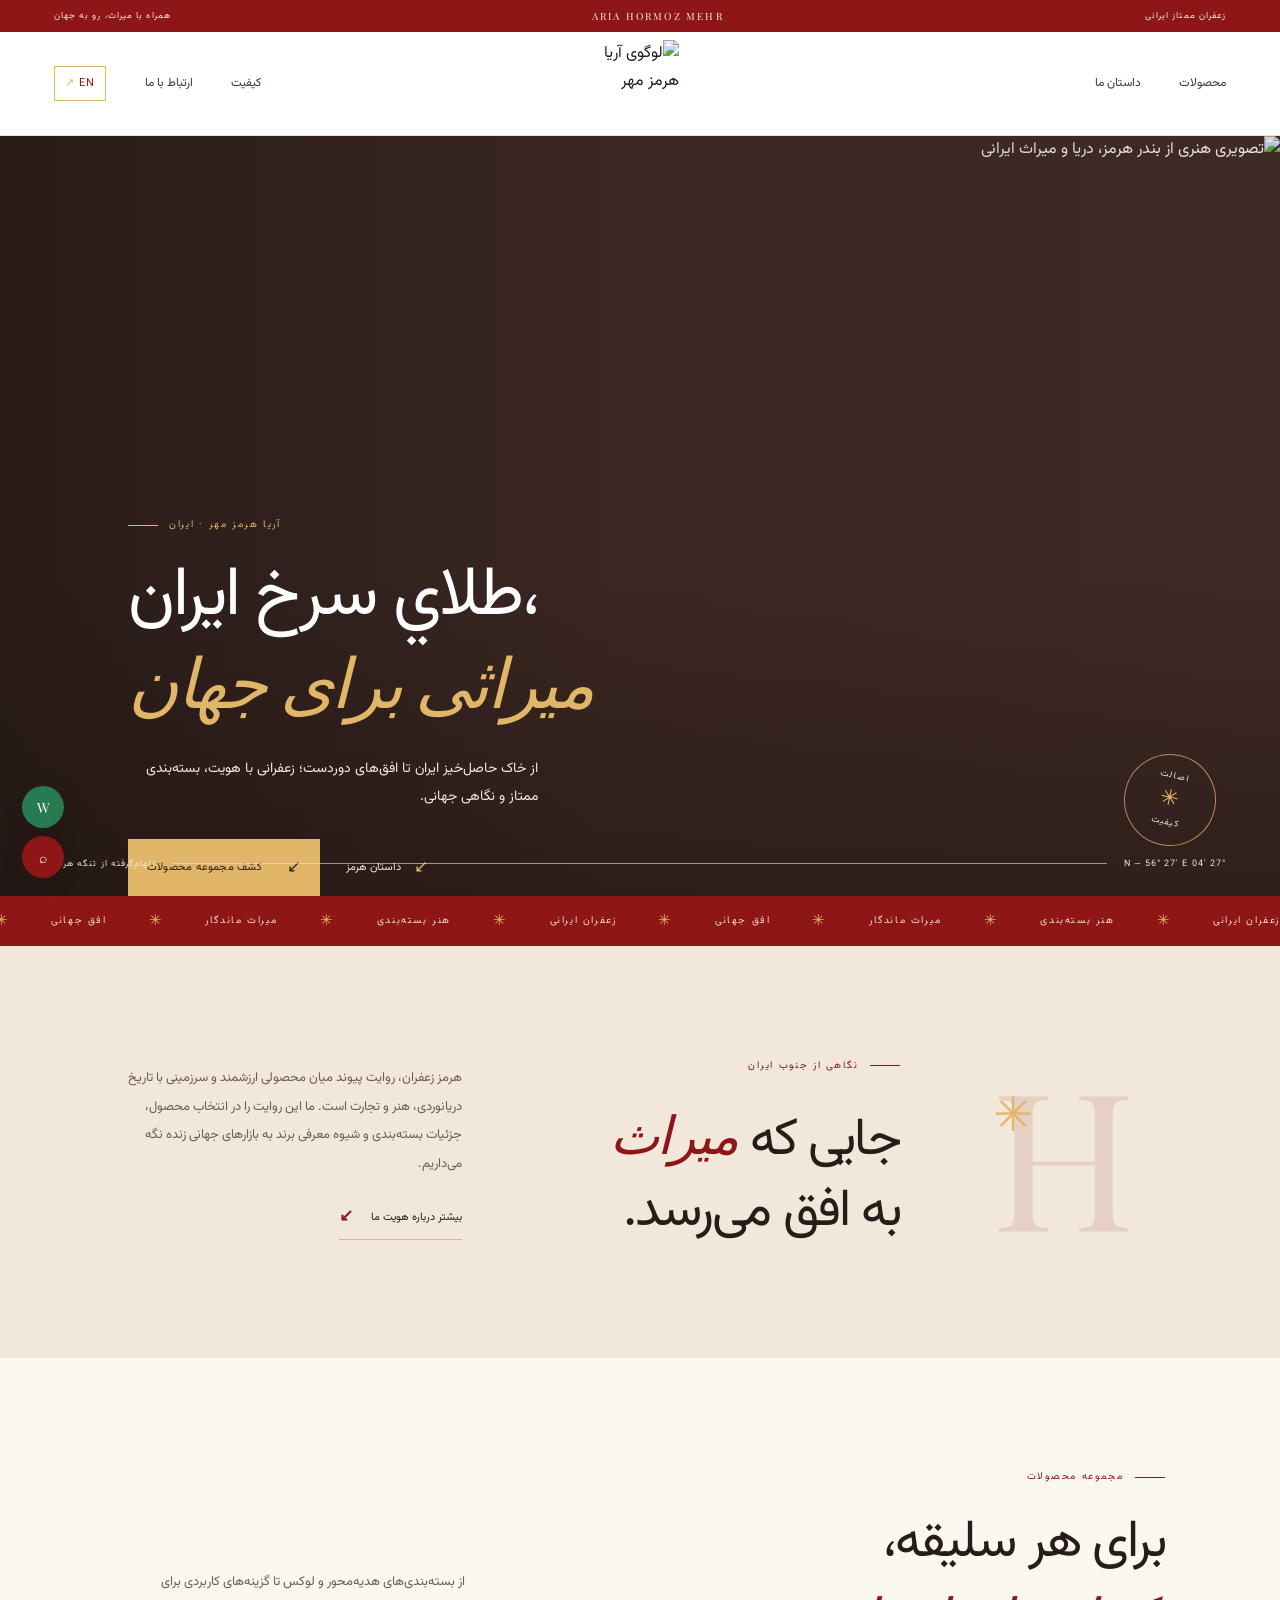
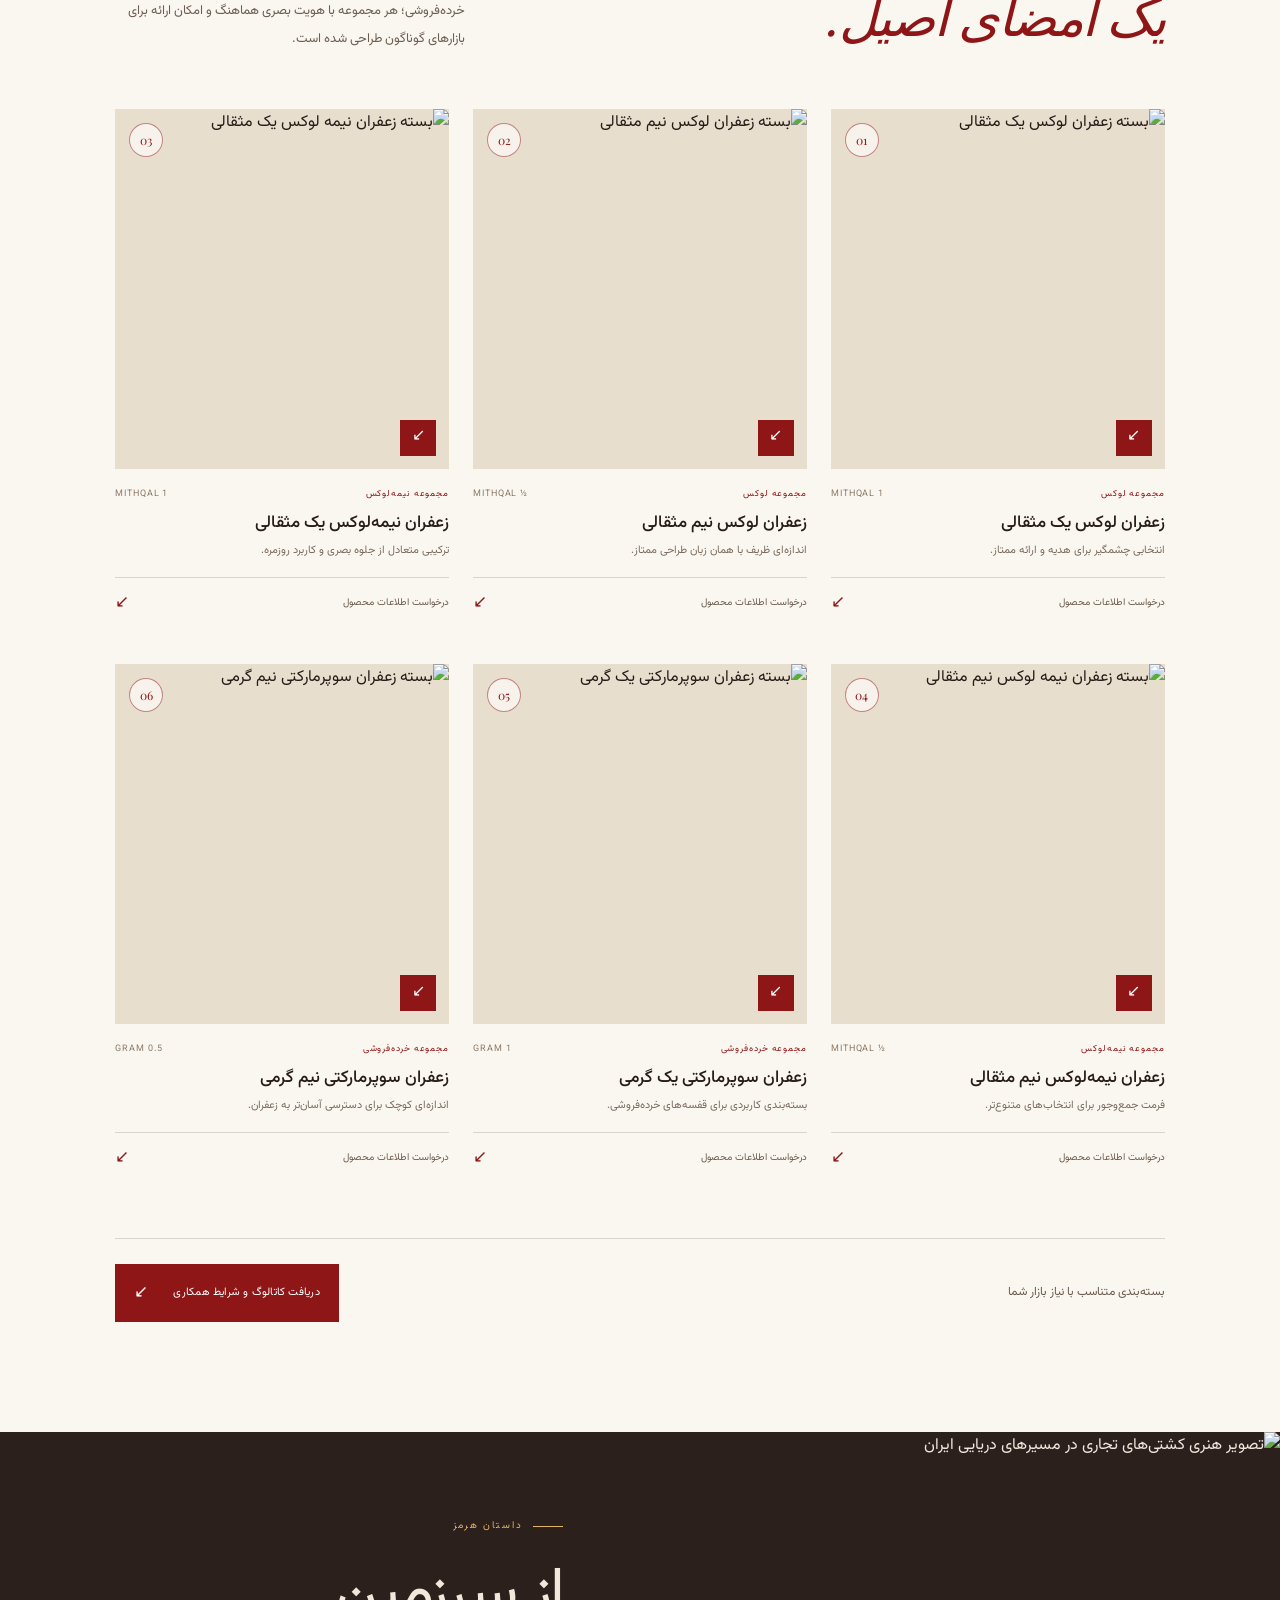
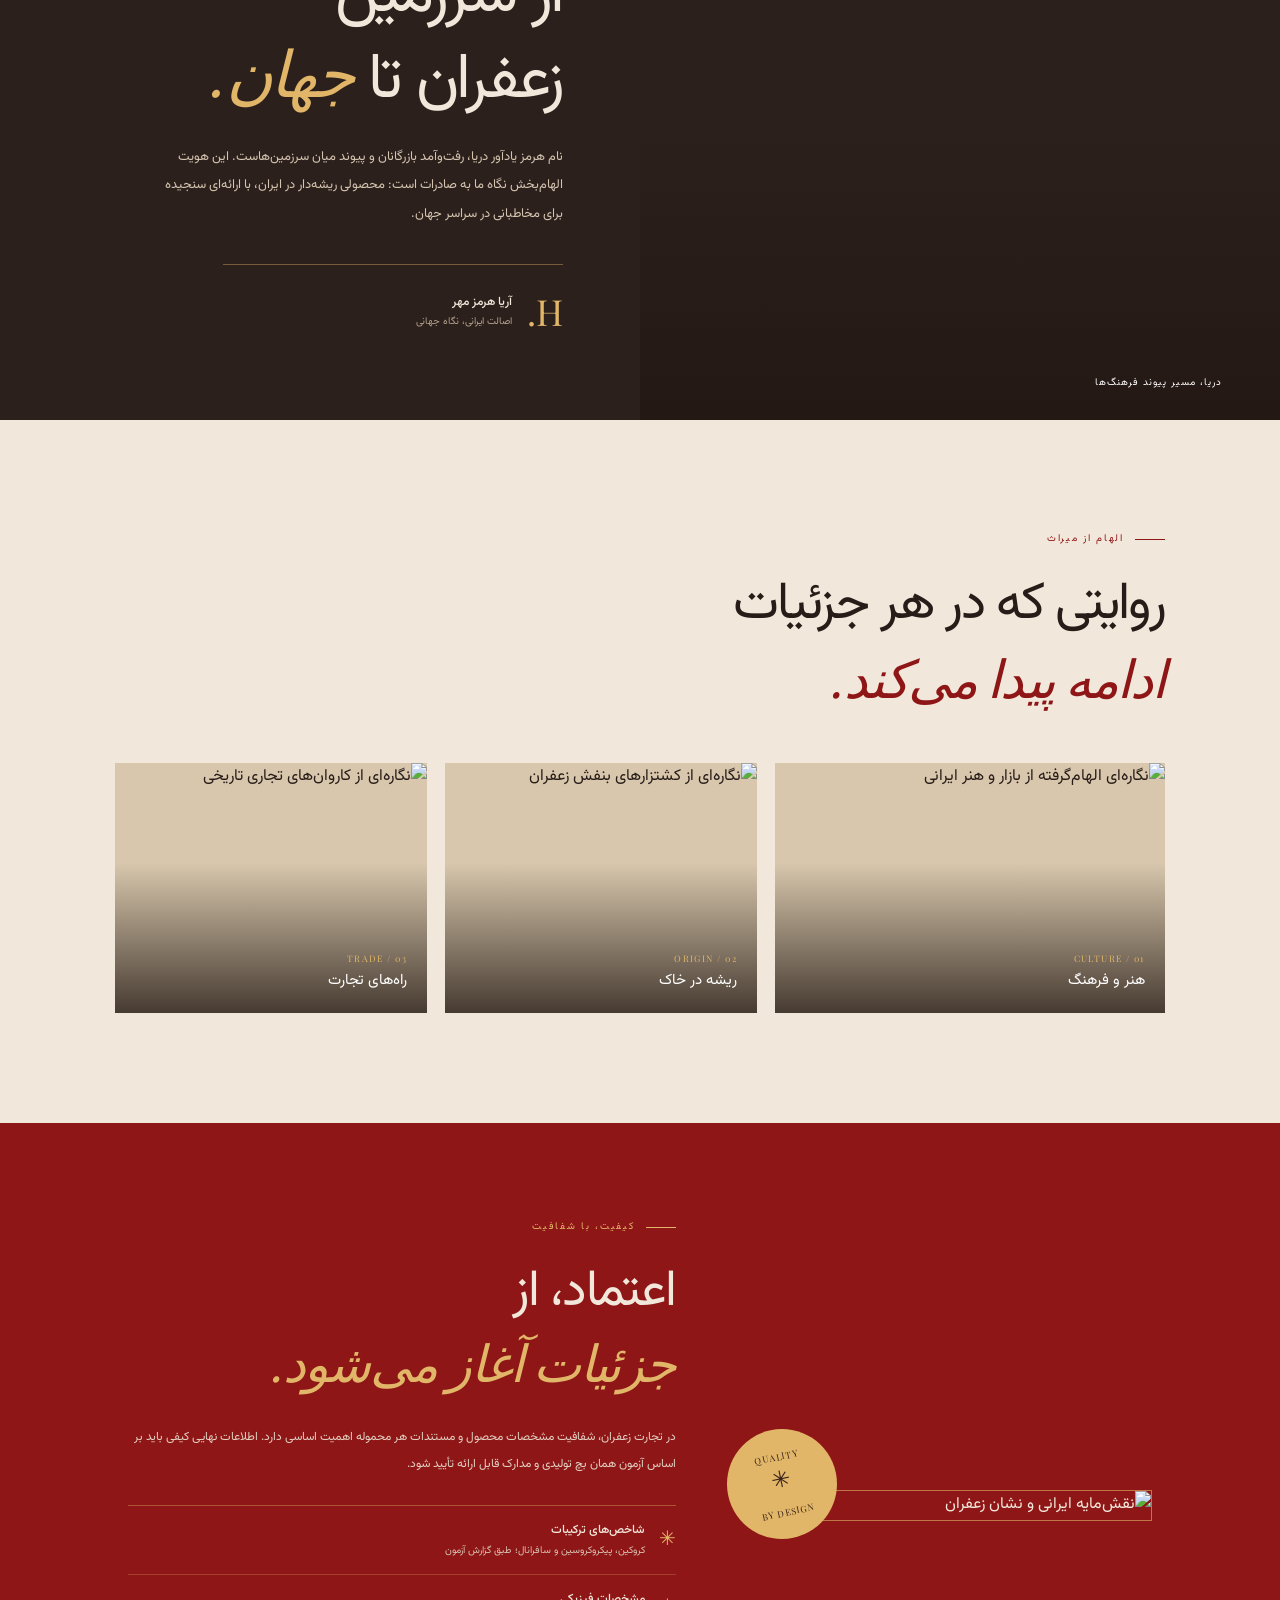
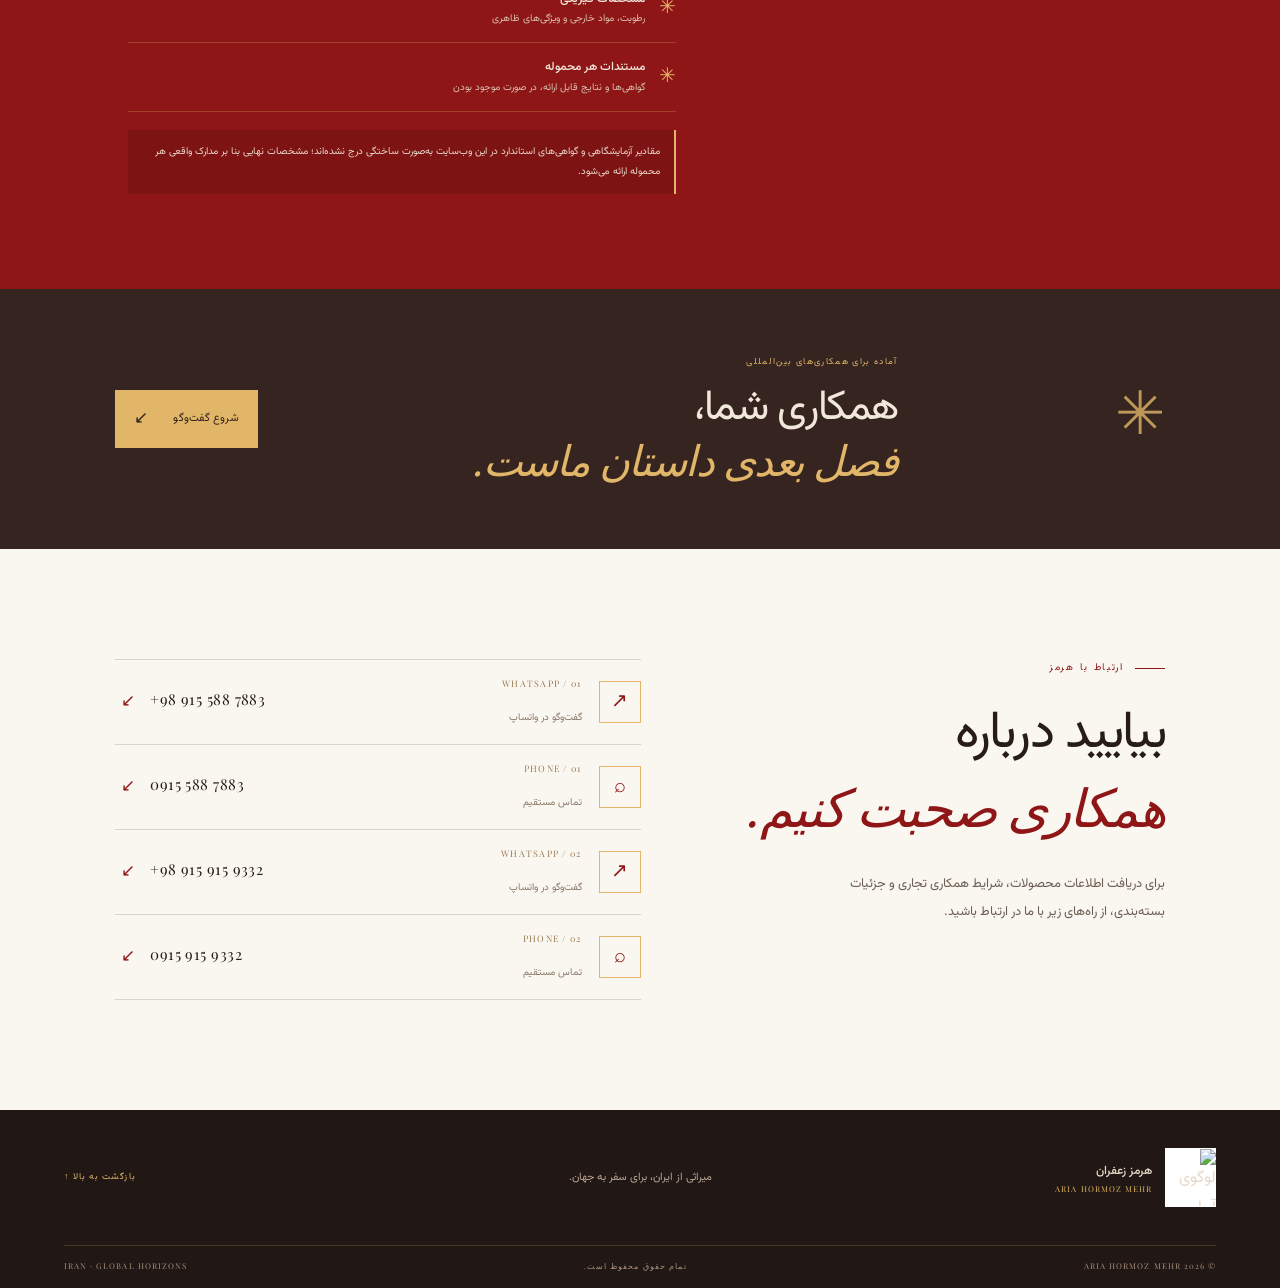
==== commit cdb44e28: "Add files via upload" ====
--- a/index.html
+++ b/index.html
@@ -3,75 +3,142 @@
 <head>
   <meta charset="utf-8">
   <meta name="viewport" content="width=device-width, initial-scale=1">
-  <meta name="theme-color" content="#f1e7da">
-  <meta name="description" content="آریا هرمز مهر؛ زعفران ایرانی با بسته‌بندی لوکس، الهام‌گرفته از اصالت ایران و راه‌های بازرگانی دریایی هرمز. صادرات زعفران به بازارهای جهانی.">
-  <title>آریا هرمز مهر | زعفران ایرانی برای جهان</title>
+  <meta name="theme-color" content="#8f1617">
+  <meta name="description" content="آریا هرمز مهر؛ زعفران ایرانی با بسته‌بندی ممتاز، روایت اصالت و نگاه صادراتی به بازارهای جهانی.">
+  <meta property="og:title" content="هرمز زعفران | آریا هرمز مهر">
+  <meta property="og:description" content="میراث سرزمین ایران، درخشش زعفران، افق‌های جهانی.">
+  <meta property="og:image" content="assets/hero.webp">
+  <title>هرمز زعفران | آریا هرمز مهر — اصالت ایرانی، افق جهانی</title>
   <link rel="preconnect" href="https://fonts.googleapis.com">
   <link rel="preconnect" href="https://fonts.gstatic.com" crossorigin>
-  <link href="https://fonts.googleapis.com/css2?family=Vazirmatn:wght@300;400;500;600;700;800&family=Playfair+Display:wght@400;500;600&display=swap" rel="stylesheet">
-  <link rel="stylesheet" href="style.css">
+  <link href="https://fonts.googleapis.com/css2?family=Vazirmatn:wght@300;400;500;600;700;800&family=Playfair+Display:wght@400;500;600;700&display=swap" rel="stylesheet">
+  <link rel="stylesheet" href="styles.css">
 </head>
 <body>
-  <div class="announcement"><span data-fa="اصالت ایرانی، با نگاهی جهانی" data-en="Iranian heritage. A global perspective.">اصالت ایرانی، با نگاهی جهانی</span><span class="announcement-line"></span><span data-fa="صادرات زعفران ممتاز" data-en="Premium saffron export">صادرات زعفران ممتاز</span></div>
-  <header class="site-header">
-    <a class="brand" href="#home" aria-label="آریا هرمز مهر">
-      <span class="brand-mark"><img src="assets/aria-hormuz-mehr-logo.jpeg" alt="لوگوی آریا هرمز مهر"></span>
-      <span class="brand-text"><strong data-fa="آریا هرمز مهر" data-en="ARIA HORMUZ MEHR">آریا هرمز مهر</strong><small data-fa="زعفران ایرانی" data-en="PERSIAN SAFFRON">زعفران ایرانی</small></span>
+  <div class="topline"><span data-fa="زعفران ممتاز ایرانی" data-en="PREMIUM IRANIAN SAFFRON">زعفران ممتاز ایرانی</span><span class="topline-center">ARIA HORMOZ MEHR</span><span data-fa="همراه با میراث، رو به جهان" data-en="ROOTED IN HERITAGE. MADE FOR THE WORLD.">همراه با میراث، رو به جهان</span></div>
+  <header class="site-header" id="top">
+    <button class="menu-toggle" aria-label="باز کردن منو" aria-expanded="false">☰</button>
+    <nav class="nav nav-right" aria-label="ناوبری اصلی">
+      <a href="#products" data-fa="محصولات" data-en="Products">محصولات</a>
+      <a href="#story" data-fa="داستان ما" data-en="Our Story">داستان ما</a>
+    </nav>
+    <a class="brand" href="#top" aria-label="هرمز زعفران">
+      <span class="logo-plate"><img src="assets/logo.webp" alt="لوگوی آریا هرمز مهر"></span>
     </a>
-    <nav class="main-nav" id="mainNav">
-      <a href="#story" data-fa="داستان ما" data-en="Our story">داستان ما</a>
-      <a href="#collection" data-fa="مجموعه محصولات" data-en="Collection">مجموعه محصولات</a>
-      <a href="#quality" data-fa="کیفیت و استاندارد" data-en="Quality & standards">کیفیت و استاندارد</a>
+    <nav class="nav nav-left" aria-label="ناوبری تکمیلی">
+      <a href="#quality" data-fa="کیفیت" data-en="Quality">کیفیت</a>
       <a href="#contact" data-fa="ارتباط با ما" data-en="Contact">ارتباط با ما</a>
+      <button class="language-switch" id="languageSwitch" type="button" aria-label="Switch language">EN <span>↗</span></button>
     </nav>
-    <div class="header-actions"><button class="lang-switch" id="langSwitch" aria-label="Switch language">EN</button><a class="header-cta" href="#contact" data-fa="درخواست همکاری" data-en="Trade enquiry">درخواست همکاری</a><button class="menu-toggle" id="menuToggle" aria-label="Open menu">☰</button></div>
   </header>
 
   <main>
-    <section class="hero" id="home">
-      <div class="hero-image"></div><div class="hero-shade"></div>
+    <section class="hero" aria-label="معرفی هرمز زعفران">
+      <img class="hero-image" src="assets/hero.webp" alt="تصویری هنری از بندر هرمز، دریا و میراث ایرانی">
+      <div class="hero-shade"></div>
       <div class="hero-content reveal">
-        <p class="eyebrow"><span></span><span data-fa="میراث سرزمین پارس" data-en="A heritage from Persia">میراث سرزمین پارس</span><span></span></p>
-        <h1 data-fa="عطرِ اصالت،<br><em>فراتر از مرزها</em>" data-en="The essence of heritage,<br><em>beyond borders</em>">عطرِ اصالت،<br><em>فراتر از مرزها</em></h1>
-        <p class="hero-copy" data-fa="زعفران ایرانی، با الهام از تاریخ تجارت دریایی هرمز و هنر بسته‌بندی فاخر؛ برای برندها و بازارهایی که تفاوت را می‌شناسند." data-en="Iranian saffron inspired by Hormuz’s maritime trading heritage and presented through refined packaging—for brands and markets that recognize distinction.">زعفران ایرانی، با الهام از تاریخ تجارت دریایی هرمز و هنر بسته‌بندی فاخر؛ برای برندها و بازارهایی که تفاوت را می‌شناسند.</p>
-        <div class="hero-actions"><a class="button button-gold" href="#collection"><span data-fa="مشاهده مجموعه" data-en="Explore collection">مشاهده مجموعه</span><span class="arrow">↙</span></a><a class="text-link" href="#story" data-fa="روایت هرمز" data-en="The Hormuz story">روایت هرمز <span>↘</span></a></div>
+        <div class="eyebrow"><span class="eyebrow-line"></span><span data-fa="آریا هرمز مهر · ایران" data-en="ARIA HORMOZ MEHR · IRAN">آریا هرمز مهر · ایران</span></div>
+        <h1 data-fa="طلاي سرخ ایران،<br><em>میراثی برای جهان</em>" data-en="Iran’s red gold,<br><em>a heritage for the world</em>">طلای سرخ ایران،<br><em>میراثی برای جهان</em></h1>
+        <p data-fa="از خاک حاصل‌خیز ایران تا افق‌های دوردست؛ زعفرانی با هویت، بسته‌بندی ممتاز و نگاهی جهانی." data-en="From Iran’s fertile lands to distant horizons: saffron with identity, considered packaging, and a global outlook.">از خاک حاصل‌خیز ایران تا افق‌های دوردست؛ زعفرانی با هویت، بسته‌بندی ممتاز و نگاهی جهانی.</p>
+        <div class="hero-actions">
+          <a class="btn btn-gold" href="#products"><span data-fa="کشف مجموعه محصولات" data-en="Discover the collection">کشف مجموعه محصولات</span><b>↙</b></a>
+          <a class="text-link" href="#story"><span data-fa="داستان هرمز" data-en="The Hormoz story">داستان هرمز</span><span>↙</span></a>
+        </div>
       </div>
-      <div class="hero-caption"><span>26°34′ N — 56°15′ E</span><span data-fa="تنگه هرمز · ایران" data-en="Strait of Hormuz · Iran">تنگه هرمز · ایران</span></div>
-      <div class="hero-stamp"><span class="stamp-top">ARIA HORMUZ MEHR</span><span class="stamp-center">A H M</span><span class="stamp-bottom" data-fa="زعفران ایرانی" data-en="PERSIAN SAFFRON">زعفران ایرانی</span></div>
+      <div class="hero-bottom"><span>27° 04′ N — 56° 27′ E</span><span class="hero-bottom-line"></span><span data-fa="الهام‌گرفته از تنگه هرمز" data-en="Inspired by the Strait of Hormuz">الهام‌گرفته از تنگه هرمز</span></div>
+      <div class="hero-seal"><span data-fa="اصالت" data-en="ORIGIN">اصالت</span><i>✳</i><span data-fa="کیفیت" data-en="QUALITY">کیفیت</span></div>
     </section>
 
-    <section class="intro section-pad" id="story">
-      <div class="section-kicker reveal"><span>01</span><span data-fa="داستان ما" data-en="OUR STORY">داستان ما</span></div>
-      <div class="intro-grid">
-        <div class="intro-title reveal"><p class="overline" data-fa="از خاک ایران، برای جهان" data-en="From Iranian soil, to the world">از خاک ایران، برای جهان</p><h2 data-fa="روایتی از <em>اصالت</em><br>و هنرِ ماندگار" data-en="A story of <em>heritage</em><br>and enduring craft">روایتی از <em>اصالت</em><br>و هنرِ ماندگار</h2></div>
-        <div class="intro-copy reveal"><p data-fa="هر رشته زعفران، بخشی از داستانی دیرینه است؛ داستانی از زمین، دقت و دادوستد. آریا هرمز مهر این میراث را با نگاهی معاصر و بسته‌بندی‌هایی الهام‌گرفته از معماری ایرانی و مسیرهای دریایی هرمز به بازارهای جهانی معرفی می‌کند." data-en="Every saffron thread carries a story shaped by land, care, and trade. Aria Hormuz Mehr brings this heritage to global markets through a contemporary lens, with packaging inspired by Persian architecture and the historic sea routes of Hormuz.">هر رشته زعفران، بخشی از داستانی دیرینه است؛ داستانی از زمین، دقت و دادوستد. آریا هرمز مهر این میراث را با نگاهی معاصر و بسته‌بندی‌هایی الهام‌گرفته از معماری ایرانی و مسیرهای دریایی هرمز به بازارهای جهانی معرفی می‌کند.</p><a class="underlined-link" href="#quality"><span data-fa="تعهد ما به کیفیت" data-en="Our quality commitment">تعهد ما به کیفیت</span><b>↙</b></a></div>
+    <div class="ticker" aria-label="ارزش‌های برند"><div class="ticker-track">
+      <span data-fa="زعفران ایرانی" data-en="IRANIAN SAFFRON">زعفران ایرانی</span><b>✳</b><span data-fa="هنر بسته‌بندی" data-en="ARTFUL PACKAGING">هنر بسته‌بندی</span><b>✳</b><span data-fa="میراث ماندگار" data-en="TIMELESS HERITAGE">میراث ماندگار</span><b>✳</b><span data-fa="افق جهانی" data-en="GLOBAL HORIZONS">افق جهانی</span><b>✳</b>
+      <span data-fa="زعفران ایرانی" data-en="IRANIAN SAFFRON">زعفران ایرانی</span><b>✳</b><span data-fa="هنر بسته‌بندی" data-en="ARTFUL PACKAGING">هنر بسته‌بندی</span><b>✳</b><span data-fa="میراث ماندگار" data-en="TIMELESS HERITAGE">میراث ماندگار</span><b>✳</b><span data-fa="افق جهانی" data-en="GLOBAL HORIZONS">افق جهانی</span><b>✳</b>
+    </div></div>
+
+    <section class="intro section-pad">
+      <div class="intro-mark reveal">H<span>✳</span></div>
+      <div class="intro-copy reveal">
+        <div class="eyebrow dark"><span class="eyebrow-line"></span><span data-fa="نگاهی از جنوب ایران" data-en="A VIEW FROM SOUTHERN IRAN">نگاهی از جنوب ایران</span></div>
+        <h2 data-fa="جایی که <em>میراث</em><br>به افق می‌رسد." data-en="Where <em>heritage</em><br>meets the horizon.">جایی که <em>میراث</em><br>به افق می‌رسد.</h2>
       </div>
-      <div class="heritage-strip reveal"><div class="heritage-image"></div><div class="heritage-note"><span class="note-number">A / H / M</span><p data-fa="هر بسته، پیوندی میان میراث ایرانی و سلیقه جهانی." data-en="Every pack connects Iranian heritage with a global sensibility.">هر بسته، پیوندی میان میراث ایرانی و سلیقه جهانی.</p></div></div>
+      <div class="intro-description reveal">
+        <p data-fa="هرمز زعفران، روایت پیوند میان محصولی ارزشمند و سرزمینی با تاریخ دریانوردی، هنر و تجارت است. ما این روایت را در انتخاب محصول، جزئیات بسته‌بندی و شیوه معرفی برند به بازارهای جهانی زنده نگه می‌داریم." data-en="Hormoz Saffron tells the story of a remarkable ingredient and a land shaped by seafaring, artistry, and trade. We carry that story into product selection, packaging details, and the way our brand meets international markets.">هرمز زعفران، روایت پیوند میان محصولی ارزشمند و سرزمینی با تاریخ دریانوردی، هنر و تجارت است. ما این روایت را در انتخاب محصول، جزئیات بسته‌بندی و شیوه معرفی برند به بازارهای جهانی زنده نگه می‌داریم.</p>
+        <a class="underlined-link" href="#story"><span data-fa="بیشتر درباره هویت ما" data-en="More about our identity">بیشتر درباره هویت ما</span><b>↙</b></a>
+      </div>
     </section>
 
-    <section class="collection section-pad" id="collection">
-      <div class="section-kicker reveal"><span>02</span><span data-fa="مجموعه محصولات" data-en="THE COLLECTION">مجموعه محصولات</span></div>
-      <div class="section-heading reveal"><div><p class="overline" data-fa="انتخابی برای هر بازار" data-en="A format for every market">انتخابی برای هر بازار</p><h2 data-fa="مجموعه <em>زعفران</em>" data-en="The saffron <em>collection</em>">مجموعه <em>زعفران</em></h2></div><p data-fa="از بسته‌بندی هدیه‌محور و لوکس تا قالب‌های مناسب خرده‌فروشی؛ طراحی هر مجموعه با حفظ هویت مشترک برند انجام شده است." data-en="From gift-led luxury packs to retail-ready formats, each collection is designed around a consistent brand identity.">از بسته‌بندی هدیه‌محور و لوکس تا قالب‌های مناسب خرده‌فروشی؛ طراحی هر مجموعه با حفظ هویت مشترک برند انجام شده است.</p></div>
+    <section class="products section-pad" id="products">
+      <div class="section-heading reveal">
+        <div><div class="eyebrow dark"><span class="eyebrow-line"></span><span data-fa="مجموعه محصولات" data-en="THE COLLECTION">مجموعه محصولات</span></div><h2 data-fa="برای هر سلیقه،<br><em>یک امضای اصیل.</em>" data-en="A signature of origin,<br><em>for every occasion.</em>">برای هر سلیقه،<br><em>یک امضای اصیل.</em></h2></div>
+        <p data-fa="از بسته‌بندی‌های هدیه‌محور و لوکس تا گزینه‌های کاربردی برای خرده‌فروشی؛ هر مجموعه با هویت بصری هماهنگ و امکان ارائه برای بازارهای گوناگون طراحی شده است." data-en="From gift-worthy luxury editions to practical retail formats, each collection is presented with a coherent visual identity and the flexibility to serve different markets.">از بسته‌بندی‌های هدیه‌محور و لوکس تا گزینه‌های کاربردی برای خرده‌فروشی؛ هر مجموعه با هویت بصری هماهنگ و امکان ارائه برای بازارهای گوناگون طراحی شده است.</p>
+      </div>
       <div class="product-grid">
-        <article class="product-card reveal"><div class="product-photo"><img src="assets/luxury-saffron-packaging.jpeg" alt="نمونه بسته‌بندی لوکس زعفران" loading="lazy"><span class="product-tag">01 / LUXURY</span></div><div class="product-info"><div><h3 data-fa="زعفران لوکس" data-en="Luxury Saffron">زعفران لوکس</h3><p data-fa="یک مثقال · ۴٫۶ گرم" data-en="One mesghal · 4.6 g">یک مثقال · ۴٫۶ گرم</p></div><span class="product-arrow">↙</span></div></article>
-        <article class="product-card reveal"><div class="product-photo"><img src="assets/luxury-saffron-23g.jpeg" alt="نمونه بسته‌بندی لوکس زعفران نیم مثقالی" loading="lazy"><span class="product-tag">02 / LUXURY</span></div><div class="product-info"><div><h3 data-fa="زعفران لوکس" data-en="Luxury Saffron">زعفران لوکس</h3><p data-fa="نیم مثقال · ۲٫۳ گرم" data-en="Half mesghal · 2.3 g">نیم مثقال · ۲٫۳ گرم</p></div><span class="product-arrow">↙</span></div></article>
-        <article class="product-card reveal"><div class="product-photo"><img src="assets/luxury-saffron-packaging.jpeg" alt="نمونه بسته‌بندی زعفران نیمه لوکس یک مثقالی" loading="lazy"><span class="product-tag">03 / SIGNATURE</span></div><div class="product-info"><div><h3 data-fa="زعفران نیمه‌لوکس" data-en="Semi-Luxury Saffron">زعفران نیمه‌لوکس</h3><p data-fa="یک مثقال · ۴٫۶ گرم" data-en="One mesghal · 4.6 g">یک مثقال · ۴٫۶ گرم</p></div><span class="product-arrow">↙</span></div></article>
-        <article class="product-card reveal"><div class="product-photo"><img src="assets/luxury-saffron-23g.jpeg" alt="نمونه بسته‌بندی زعفران نیمه لوکس نیم مثقالی" loading="lazy"><span class="product-tag">04 / SIGNATURE</span></div><div class="product-info"><div><h3 data-fa="زعفران نیمه‌لوکس" data-en="Semi-Luxury Saffron">زعفران نیمه‌لوکس</h3><p data-fa="نیم مثقال · ۲٫۳ گرم" data-en="Half mesghal · 2.3 g">نیم مثقال · ۲٫۳ گرم</p></div><span class="product-arrow">↙</span></div></article>
-        <article class="product-card reveal"><div class="product-photo"><img src="assets/luxury-saffron-23g.jpeg" alt="نمونه بسته‌بندی زعفران سوپرمارکتی یک گرمی" loading="lazy"><span class="product-tag">05 / RETAIL</span></div><div class="product-info"><div><h3 data-fa="زعفران سوپرمارکتی" data-en="Retail Saffron">زعفران سوپرمارکتی</h3><p data-fa="یک گرم" data-en="1 gram">یک گرم</p></div><span class="product-arrow">↙</span></div></article>
-        <article class="product-card reveal"><div class="product-photo"><img src="assets/luxury-saffron-packaging.jpeg" alt="نمونه بسته‌بندی زعفران سوپرمارکتی نیم گرمی" loading="lazy"><span class="product-tag">06 / RETAIL</span></div><div class="product-info"><div><h3 data-fa="زعفران سوپرمارکتی" data-en="Retail Saffron">زعفران سوپرمارکتی</h3><p data-fa="نیم گرم" data-en="0.5 gram">نیم گرم</p></div><span class="product-arrow">↙</span></div></article>
+        <article class="product-card reveal"><a class="product-image" href="#contact"><img src="assets/product-01.webp" alt="بسته زعفران لوکس یک مثقالی" loading="lazy"><span class="product-number">01</span><span class="product-zoom">↙</span></a><div class="product-meta"><span data-fa="مجموعه لوکس" data-en="LUXURY COLLECTION">مجموعه لوکس</span><span>1 MITHQAL</span></div><h3 data-fa="زعفران لوکس یک مثقالی" data-en="Luxury Saffron · 1 Mithqal">زعفران لوکس یک مثقالی</h3><p data-fa="انتخابی چشمگیر برای هدیه و ارائه ممتاز." data-en="A distinctive choice for gifting and premium presentation.">انتخابی چشمگیر برای هدیه و ارائه ممتاز.</p><a class="product-cta" href="#contact"><span data-fa="درخواست اطلاعات محصول" data-en="Enquire about this product">درخواست اطلاعات محصول</span><b>↙</b></a></article>
+        <article class="product-card reveal"><a class="product-image" href="#contact"><img src="assets/product-02.webp" alt="بسته زعفران لوکس نیم مثقالی" loading="lazy"><span class="product-number">02</span><span class="product-zoom">↙</span></a><div class="product-meta"><span data-fa="مجموعه لوکس" data-en="LUXURY COLLECTION">مجموعه لوکس</span><span>½ MITHQAL</span></div><h3 data-fa="زعفران لوکس نیم مثقالی" data-en="Luxury Saffron · ½ Mithqal">زعفران لوکس نیم مثقالی</h3><p data-fa="اندازه‌ای ظریف با همان زبان طراحی ممتاز." data-en="A refined smaller format with the same premium design language.">اندازه‌ای ظریف با همان زبان طراحی ممتاز.</p><a class="product-cta" href="#contact"><span data-fa="درخواست اطلاعات محصول" data-en="Enquire about this product">درخواست اطلاعات محصول</span><b>↙</b></a></article>
+        <article class="product-card reveal"><a class="product-image" href="#contact"><img src="assets/product-03.webp" alt="بسته زعفران نیمه لوکس یک مثقالی" loading="lazy"><span class="product-number">03</span><span class="product-zoom">↙</span></a><div class="product-meta"><span data-fa="مجموعه نیمه‌لوکس" data-en="SEMI-LUXURY COLLECTION">مجموعه نیمه‌لوکس</span><span>1 MITHQAL</span></div><h3 data-fa="زعفران نیمه‌لوکس یک مثقالی" data-en="Semi-Luxury Saffron · 1 Mithqal">زعفران نیمه‌لوکس یک مثقالی</h3><p data-fa="ترکیبی متعادل از جلوه بصری و کاربرد روزمره." data-en="A balanced combination of visual appeal and everyday usefulness.">ترکیبی متعادل از جلوه بصری و کاربرد روزمره.</p><a class="product-cta" href="#contact"><span data-fa="درخواست اطلاعات محصول" data-en="Enquire about this product">درخواست اطلاعات محصول</span><b>↙</b></a></article>
+        <article class="product-card reveal"><a class="product-image" href="#contact"><img src="assets/product-04.webp" alt="بسته زعفران نیمه لوکس نیم مثقالی" loading="lazy"><span class="product-number">04</span><span class="product-zoom">↙</span></a><div class="product-meta"><span data-fa="مجموعه نیمه‌لوکس" data-en="SEMI-LUXURY COLLECTION">مجموعه نیمه‌لوکس</span><span>½ MITHQAL</span></div><h3 data-fa="زعفران نیمه‌لوکس نیم مثقالی" data-en="Semi-Luxury Saffron · ½ Mithqal">زعفران نیمه‌لوکس نیم مثقالی</h3><p data-fa="فرمت جمع‌وجور برای انتخاب‌های متنوع‌تر." data-en="A compact format for a versatile range of occasions.">فرمت جمع‌وجور برای انتخاب‌های متنوع‌تر.</p><a class="product-cta" href="#contact"><span data-fa="درخواست اطلاعات محصول" data-en="Enquire about this product">درخواست اطلاعات محصول</span><b>↙</b></a></article>
+        <article class="product-card reveal"><a class="product-image" href="#contact"><img src="assets/product-05.webp" alt="بسته زعفران سوپرمارکتی یک گرمی" loading="lazy"><span class="product-number">05</span><span class="product-zoom">↙</span></a><div class="product-meta"><span data-fa="مجموعه خرده‌فروشی" data-en="RETAIL COLLECTION">مجموعه خرده‌فروشی</span><span>1 GRAM</span></div><h3 data-fa="زعفران سوپرمارکتی یک گرمی" data-en="Retail Saffron · 1 Gram">زعفران سوپرمارکتی یک گرمی</h3><p data-fa="بسته‌بندی کاربردی برای قفسه‌های خرده‌فروشی." data-en="A practical format designed for retail shelves.">بسته‌بندی کاربردی برای قفسه‌های خرده‌فروشی.</p><a class="product-cta" href="#contact"><span data-fa="درخواست اطلاعات محصول" data-en="Enquire about this product">درخواست اطلاعات محصول</span><b>↙</b></a></article>
+        <article class="product-card reveal"><a class="product-image" href="#contact"><img src="assets/product-06.webp" alt="بسته زعفران سوپرمارکتی نیم گرمی" loading="lazy"><span class="product-number">06</span><span class="product-zoom">↙</span></a><div class="product-meta"><span data-fa="مجموعه خرده‌فروشی" data-en="RETAIL COLLECTION">RETAIL COLLECTION</span><span>0.5 GRAM</span></div><h3 data-fa="زعفران سوپرمارکتی نیم گرمی" data-en="Retail Saffron · 0.5 Gram">زعفران سوپرمارکتی نیم گرمی</h3><p data-fa="اندازه‌ای کوچک برای دسترسی آسان‌تر به زعفران." data-en="A small, accessible format for everyday saffron use.">اندازه‌ای کوچک برای دسترسی آسان‌تر به زعفران.</p><a class="product-cta" href="#contact"><span data-fa="درخواست اطلاعات محصول" data-en="Enquire about this product">درخواست اطلاعات محصول</span><b>↙</b></a></article>
       </div>
-      <p class="sample-note" data-fa="تصاویر محصولات در این نسخه صرفاً برای نمایش هویت بصری هستند؛ تصاویر نهایی هر SKU پس از تأیید بسته‌بندی جایگزین می‌شوند." data-en="Product images in this preview are visual placeholders. Final SKU photography can be added once packaging is approved.">تصاویر محصولات در این نسخه صرفاً برای نمایش هویت بصری هستند؛ تصاویر نهایی هر SKU پس از تأیید بسته‌بندی جایگزین می‌شوند.</p>
+      <div class="collection-foot"><span data-fa="بسته‌بندی متناسب با نیاز بازار شما" data-en="Packaging tailored to your market needs">بسته‌بندی متناسب با نیاز بازار شما</span><a href="#contact" class="btn btn-red"><span data-fa="دریافت کاتالوگ و شرایط همکاری" data-en="Request catalogue & trade details">دریافت کاتالوگ و شرایط همکاری</span><b>↙</b></a></div>
     </section>
 
-    <section class="quality section-pad" id="quality">
-      <div class="quality-art"><img src="assets/aria-hormuz-mehr-logo.jpeg" alt="نشان آریا هرمز مهر" loading="lazy"></div>
-      <div class="quality-copy reveal"><div class="section-kicker"><span>03</span><span data-fa="کیفیت و اعتماد" data-en="QUALITY & TRUST">کیفیت و اعتماد</span></div><p class="overline" data-fa="کیفیت، یک تعهد روزمره" data-en="Quality is a daily commitment">کیفیت، یک تعهد روزمره</p><h2 data-fa="اعتماد، از <em>جزئیات</em><br>آغاز می‌شود." data-en="Trust begins<br>with the <em>details.</em>">اعتماد، از <em>جزئیات</em><br>آغاز می‌شود.</h2><p class="quality-body" data-fa="در تجارت بین‌المللی، اعتماد با شفافیت در مشخصات محصول، کنترل کیفیت، قابلیت رهگیری و مستندات درست ساخته می‌شود. ما به دنبال ایجاد فرایندهایی همسو با الزامات بازار مقصد و استانداردهای مرتبط هستیم." data-en="In international trade, trust is built through clear product specifications, quality control, traceability, and accurate documentation. We aim to establish processes aligned with destination-market requirements and relevant standards.">در تجارت بین‌المللی، اعتماد با شفافیت در مشخصات محصول، کنترل کیفیت، قابلیت رهگیری و مستندات درست ساخته می‌شود. ما به دنبال ایجاد فرایندهایی همسو با الزامات بازار مقصد و استانداردهای مرتبط هستیم.</p><div class="quality-points"><div><span>01</span><p data-fa="شفافیت مشخصات و وزن خالص" data-en="Transparent specifications and net weight">شفافیت مشخصات و وزن خالص</p></div><div><span>02</span><p data-fa="کنترل کیفیت و قابلیت رهگیری" data-en="Quality control and traceability">کنترل کیفیت و قابلیت رهگیری</p></div><div><span>03</span><p data-fa="آمادگی برای مستندات صادراتی" data-en="Export documentation readiness">آمادگی برای مستندات صادراتی</p></div></div><small class="standards-note" data-fa="توجه: اشاره به ISO در این وب‌سایت به معنی ادعای گواهی‌نامه اخذشده نیست. هرگونه گواهی یا انطباق رسمی باید پس از تأیید مستندات شرکت درج شود." data-en="Note: ISO references here do not claim certification. Any formal certification or compliance statement should be published only after company documentation is verified.">توجه: اشاره به ISO در این وب‌سایت به معنی ادعای گواهی‌نامه اخذشده نیست. هرگونه گواهی یا انطباق رسمی باید پس از تأیید مستندات شرکت درج شود.</small></div>
+    <section class="story" id="story">
+      <div class="story-image"><img src="assets/story-ships.webp" alt="تصویر هنری کشتی‌های تجاری در مسیرهای دریایی ایران" loading="lazy"><span class="image-caption" data-fa="دریا، مسیر پیوند فرهنگ‌ها" data-en="The sea, connecting cultures">دریا، مسیر پیوند فرهنگ‌ها</span></div>
+      <div class="story-copy">
+        <div class="eyebrow"><span class="eyebrow-line"></span><span data-fa="داستان هرمز" data-en="THE HORMOZ STORY">داستان هرمز</span></div>
+        <h2 data-fa="از سرزمین<br>زعفران تا <em>جهان.</em>" data-en="From saffron lands<br>to <em>the world.</em>">از سرزمین<br>زعفران تا <em>جهان.</em></h2>
+        <p data-fa="نام هرمز یادآور دریا، رفت‌وآمد بازرگانان و پیوند میان سرزمین‌هاست. این هویت الهام‌بخش نگاه ما به صادرات است: محصولی ریشه‌دار در ایران، با ارائه‌ای سنجیده برای مخاطبانی در سراسر جهان." data-en="The name Hormoz evokes the sea, the movement of merchants, and the connections between lands. It inspires our approach to export: a product rooted in Iran, presented thoughtfully for audiences around the world.">نام هرمز یادآور دریا، رفت‌وآمد بازرگانان و پیوند میان سرزمین‌هاست. این هویت الهام‌بخش نگاه ما به صادرات است: محصولی ریشه‌دار در ایران، با ارائه‌ای سنجیده برای مخاطبانی در سراسر جهان.</p>
+        <div class="story-signature"><span class="signature-mark">H.</span><span><strong data-fa="آریا هرمز مهر" data-en="Aria Hormoz Mehr">آریا هرمز مهر</strong><small data-fa="اصالت ایرانی، نگاه جهانی" data-en="Iranian origin. Global outlook.">اصالت ایرانی، نگاه جهانی</small></span></div>
+      </div>
     </section>
 
-    <section class="contact section-pad" id="contact"><div class="contact-panel reveal"><div class="contact-content"><p class="overline" data-fa="همکاری تجاری" data-en="TRADE ENQUIRIES">همکاری تجاری</p><h2 data-fa="بیایید مسیر تازه‌ای<br>برای <em>همکاری</em> بسازیم." data-en="Let’s open a new<br>path to <em>partnership.</em>">بیایید مسیر تازه‌ای<br>برای <em>همکاری</em> بسازیم.</h2><p data-fa="برای دریافت اطلاعات محصولات، بررسی همکاری صادراتی یا گفت‌وگو درباره سفارش‌های عمده با ما در تماس باشید." data-en="Contact us for product information, export partnership enquiries, or wholesale orders.">برای دریافت اطلاعات محصولات، بررسی همکاری صادراتی یا گفت‌وگو درباره سفارش‌های عمده با ما در تماس باشید.</p><div class="contact-buttons"><a class="button button-light" href="https://wa.me/989155887883" target="_blank" rel="noopener"><span data-fa="گفت‌وگو در واتساپ" data-en="Chat on WhatsApp">گفت‌وگو در واتساپ</span><span>↗</span></a><a class="contact-phone" href="tel:+989155887883">+98 915 588 7883</a><a class="contact-phone" href="tel:+989159159332">+98 915 915 9332</a></div></div><div class="contact-side"><img src="assets/aria-hormuz-mehr-logo.jpeg" alt="لوگوی آریا هرمز مهر" loading="lazy"><span>ARIA HORMUZ MEHR</span><small data-fa="زعفران ایرانی · تجارت جهانی" data-en="Persian saffron · Global trade">زعفران ایرانی · تجارت جهانی</small></div></div></section>
+    <section class="heritage section-pad">
+      <div class="heritage-head reveal"><div class="eyebrow dark"><span class="eyebrow-line"></span><span data-fa="الهام از میراث" data-en="INSPIRED BY HERITAGE">الهام از میراث</span></div><h2 data-fa="روایتی که در هر جزئیات<br><em>ادامه پیدا می‌کند.</em>" data-en="A story carried through<br><em>every detail.</em>">روایتی که در هر جزئیات<br><em>ادامه پیدا می‌کند.</em></h2></div>
+      <div class="heritage-grid">
+        <figure class="heritage-card large reveal"><img src="assets/story-market.webp" alt="نگاره‌ای الهام‌گرفته از بازار و هنر ایرانی" loading="lazy"><figcaption><span>01 / CULTURE</span><strong data-fa="هنر و فرهنگ" data-en="Art & Culture">هنر و فرهنگ</strong></figcaption></figure>
+        <figure class="heritage-card reveal"><img src="assets/story-fields.webp" alt="نگاره‌ای از کشتزارهای بنفش زعفران" loading="lazy"><figcaption><span>02 / ORIGIN</span><strong data-fa="ریشه در خاک" data-en="Rooted in the land">ریشه در خاک</strong></figcaption></figure>
+        <figure class="heritage-card reveal"><img src="assets/story-caravan.webp" alt="نگاره‌ای از کاروان‌های تجاری تاریخی" loading="lazy"><figcaption><span>03 / TRADE</span><strong data-fa="راه‌های تجارت" data-en="Routes of trade">راه‌های تجارت</strong></figcaption></figure>
+      </div>
+    </section>
+
+    <section class="quality" id="quality">
+      <div class="quality-art"><img src="assets/heritage-frame.webp" alt="نقش‌مایه ایرانی و نشان زعفران" loading="lazy"><span class="quality-stamp">QUALITY<br><i>✳</i><br>BY DESIGN</span></div>
+      <div class="quality-copy">
+        <div class="eyebrow"><span class="eyebrow-line"></span><span data-fa="کیفیت، با شفافیت" data-en="QUALITY, WITH TRANSPARENCY">کیفیت، با شفافیت</span></div>
+        <h2 data-fa="اعتماد، از<br><em>جزئیات آغاز می‌شود.</em>" data-en="Trust begins<br><em>with the details.</em>">اعتماد، از<br><em>جزئیات آغاز می‌شود.</em></h2>
+        <p data-fa="در تجارت زعفران، شفافیت مشخصات محصول و مستندات هر محموله اهمیت اساسی دارد. اطلاعات نهایی کیفی باید بر اساس آزمون همان بچ تولیدی و مدارک قابل ارائه تأیید شود." data-en="In saffron trade, clear product specifications and batch documentation matter. Final quality data should be confirmed against the tested batch and its supporting documents.">در تجارت زعفران، شفافیت مشخصات محصول و مستندات هر محموله اهمیت اساسی دارد. اطلاعات نهایی کیفی باید بر اساس آزمون همان بچ تولیدی و مدارک قابل ارائه تأیید شود.</p>
+        <div class="quality-points">
+          <div><span class="point-icon">✳</span><span><strong data-fa="شاخص‌های ترکیبات" data-en="Key compounds">شاخص‌های ترکیبات</strong><small data-fa="کروکین، پیکروکروسین و سافرانال؛ طبق گزارش آزمون" data-en="Crocin, picrocrocin & safranal, as reported by testing">کروکین، پیکروکروسین و سافرانال؛ طبق گزارش آزمون</small></span></div>
+          <div><span class="point-icon">✳</span><span><strong data-fa="مشخصات فیزیکی" data-en="Physical specifications">مشخصات فیزیکی</strong><small data-fa="رطوبت، مواد خارجی و ویژگی‌های ظاهری" data-en="Moisture, foreign matter and visual characteristics">رطوبت، مواد خارجی و ویژگی‌های ظاهری</small></span></div>
+          <div><span class="point-icon">✳</span><span><strong data-fa="مستندات هر محموله" data-en="Shipment documentation">مستندات هر محموله</strong><small data-fa="گواهی‌ها و نتایج قابل ارائه، در صورت موجود بودن" data-en="Available certificates and test results, where applicable">گواهی‌ها و نتایج قابل ارائه، در صورت موجود بودن</small></span></div>
+        </div>
+        <div class="quality-note" data-fa="مقادیر آزمایشگاهی و گواهی‌های استاندارد در این وب‌سایت به‌صورت ساختگی درج نشده‌اند؛ مشخصات نهایی بنا بر مدارک واقعی هر محموله ارائه می‌شود." data-en="No laboratory values or standards certificates are fabricated on this website. Final specifications are provided according to the actual documentation for each shipment.">مقادیر آزمایشگاهی و گواهی‌های استاندارد در این وب‌سایت به‌صورت ساختگی درج نشده‌اند؛ مشخصات نهایی بنا بر مدارک واقعی هر محموله ارائه می‌شود.</div>
+      </div>
+    </section>
+
+    <section class="export-band">
+      <div class="export-ornament">✳</div><div class="export-text"><span data-fa="آماده برای همکاری‌های بین‌المللی" data-en="OPEN TO INTERNATIONAL PARTNERSHIPS">آماده برای همکاری‌های بین‌المللی</span><h2 data-fa="همکاری شما،<br><em>فصل بعدی داستان ماست.</em>" data-en="Your partnership is<br><em>our next chapter.</em>">همکاری شما،<br><em>فصل بعدی داستان ماست.</em></h2></div><a href="#contact" class="btn btn-gold"><span data-fa="شروع گفت‌وگو" data-en="Start a conversation">شروع گفت‌وگو</span><b>↙</b></a>
+    </section>
+
+    <section class="contact section-pad" id="contact">
+      <div class="contact-intro reveal"><div class="eyebrow dark"><span class="eyebrow-line"></span><span data-fa="ارتباط با هرمز" data-en="CONNECT WITH HORMOZ">ارتباط با هرمز</span></div><h2 data-fa="بیایید درباره<br><em>همکاری صحبت کنیم.</em>" data-en="Let’s talk about<br><em>working together.</em>">بیایید درباره<br><em>همکاری صحبت کنیم.</em></h2><p data-fa="برای دریافت اطلاعات محصولات، شرایط همکاری تجاری و جزئیات بسته‌بندی، از راه‌های زیر با ما در ارتباط باشید." data-en="Contact us for product information, trade enquiries, and packaging details.">برای دریافت اطلاعات محصولات، شرایط همکاری تجاری و جزئیات بسته‌بندی، از راه‌های زیر با ما در ارتباط باشید.</p></div>
+      <div class="contact-options reveal">
+        <a class="contact-option" href="https://wa.me/989155887883" target="_blank" rel="noopener"><span class="contact-icon">↗</span><span><small>WHATSAPP / 01</small><strong>+98 915 588 7883</strong><em data-fa="گفت‌وگو در واتساپ" data-en="Chat on WhatsApp">گفت‌وگو در واتساپ</em></span><b>↙</b></a>
+        <a class="contact-option" href="tel:+989155887883"><span class="contact-icon">⌕</span><span><small>PHONE / 01</small><strong>0915 588 7883</strong><em data-fa="تماس مستقیم" data-en="Call directly">تماس مستقیم</em></span><b>↙</b></a>
+        <a class="contact-option" href="https://wa.me/989159159332" target="_blank" rel="noopener"><span class="contact-icon">↗</span><span><small>WHATSAPP / 02</small><strong>+98 915 915 9332</strong><em data-fa="گفت‌وگو در واتساپ" data-en="Chat on WhatsApp">گفت‌وگو در واتساپ</em></span><b>↙</b></a>
+        <a class="contact-option" href="tel:+989159159332"><span class="contact-icon">⌕</span><span><small>PHONE / 02</small><strong>0915 915 9332</strong><em data-fa="تماس مستقیم" data-en="Call directly">تماس مستقیم</em></span><b>↙</b></a>
+      </div>
+    </section>
   </main>
-  <footer class="site-footer"><a class="footer-brand" href="#home">ARIA HORMUZ MEHR<span> / </span> آریا هرمز مهر</a><p data-fa="میراثی از ایران، برای سلیقه‌ای جهانی." data-en="An Iranian heritage for a global palate.">میراثی از ایران، برای سلیقه‌ای جهانی.</p><span>© <span id="year"></span> ARIA HORMUZ MEHR</span></footer>
-  <a class="floating-whatsapp" href="https://wa.me/989155887883" target="_blank" rel="noopener" aria-label="WhatsApp">W</a>
+
+  <footer class="footer">
+    <a class="footer-brand" href="#top"><span class="footer-logo"><img src="assets/logo.webp" alt="لوگوی آریا هرمز مهر"></span><span><strong data-fa="هرمز زعفران" data-en="HORMOZ SAFFRON">هرمز زعفران</strong><small>ARIA HORMOZ MEHR</small></span></a>
+    <p data-fa="میراثی از ایران، برای سفر به جهان." data-en="A heritage from Iran, on its way to the world.">میراثی از ایران، برای سفر به جهان.</p>
+    <a class="back-top" href="#top"><span data-fa="بازگشت به بالا" data-en="BACK TO TOP">بازگشت به بالا</span> ↑</a>
+    <div class="footer-bottom"><span>© <span id="year"></span> ARIA HORMOZ MEHR</span><span data-fa="تمام حقوق محفوظ است." data-en="All rights reserved.">تمام حقوق محفوظ است.</span><span>IRAN · GLOBAL HORIZONS</span></div>
+  </footer>
+
+  <div class="floating-contact"><a href="https://wa.me/989155887883" target="_blank" rel="noopener" aria-label="WhatsApp">W</a><a href="tel:+989155887883" aria-label="Call">⌕</a></div>
   <script src="script.js"></script>
 </body>
-</html>+</html>
--- a/styles.css
+++ b/styles.css
@@ -0,0 +1,19 @@
+@charset "UTF-8";
+:root{--ivory:#f1e7da;--gold:#e1b668;--red:#8f1617;--purple:#643996;--ink:#271c18;--muted:#796b60;--paper:#faf7f1;--line:rgba(58,39,29,.17);--serif:"Playfair Display",Georgia,serif;--sans:"Vazirmatn",Tahoma,sans-serif}
+*{box-sizing:border-box}html{scroll-behavior:smooth;scroll-padding-top:90px}body{margin:0;background:var(--paper);color:var(--ink);font-family:var(--sans);font-weight:400;line-height:1.8;overflow-x:hidden}body[dir="ltr"]{font-family:var(--serif)}img{display:block;max-width:100%}a{color:inherit;text-decoration:none}button{font:inherit}.topline{height:32px;background:var(--red);color:#f9edda;display:flex;align-items:center;justify-content:space-between;padding:0 4.2%;font-size:9px;letter-spacing:.12em}.topline-center{letter-spacing:.22em;font:10px var(--serif)}.site-header{height:104px;padding:0 4.2%;display:grid;grid-template-columns:1fr 120px 1fr;align-items:center;background:#fff;position:relative;z-index:20;border-bottom:1px solid rgba(225,182,104,.4)}.nav{display:flex;align-items:center;gap:clamp(18px,3vw,48px);font-size:12px;color:#45372f}.nav a{position:relative;white-space:nowrap}.nav a:after{content:"";position:absolute;bottom:-7px;right:0;width:0;height:1px;background:var(--red);transition:width .3s}.nav a:hover:after{width:100%}.nav-left{justify-content:flex-end}.brand{display:flex;justify-content:center;align-items:center;height:100%}.logo-plate{display:flex;width:77px;height:92px;background:#fff;align-items:center;justify-content:center;overflow:hidden}.logo-plate img{height:88px;width:auto;max-width:100%;object-fit:contain}.language-switch{border:1px solid var(--gold);background:transparent;color:var(--red);font-size:11px;letter-spacing:.1em;padding:7px 10px;cursor:pointer;transition:background .25s}.language-switch:hover{background:var(--ivory)}.language-switch span{color:var(--gold)}.menu-toggle{display:none}.hero{min-height:min(760px,calc(100svh - 136px));height:680px;position:relative;color:#fff;overflow:hidden;background:#422c27}.hero-image{position:absolute;inset:0;width:100%;height:100%;object-fit:cover;object-position:center 43%;animation:heroZoom 18s ease-in-out infinite alternate}.hero-shade{position:absolute;inset:0;background:linear-gradient(90deg,rgba(28,20,17,.66) 0%,rgba(39,24,20,.28) 48%,rgba(35,22,18,.1) 100%),linear-gradient(0deg,rgba(29,18,15,.46),transparent 42%)}.hero-content{position:absolute;top:50%;left:10%;transform:translateY(-50%);width:min(530px,48%);text-align:left;direction:ltr}.hero-content .eyebrow{justify-content:flex-start}.eyebrow{display:flex;align-items:center;gap:11px;font-size:10px;letter-spacing:.17em;text-transform:uppercase;color:var(--gold);margin-bottom:22px}.eyebrow-line{display:inline-block;width:30px;height:1px;background:currentColor}.hero h1,.story h2,.export-band h2{font-size:clamp(43px,5.4vw,76px);font-weight:400;line-height:1.19;letter-spacing:-.035em;margin:0 0 22px}.hero h1 em,.intro h2 em,.section-heading h2 em,.story h2 em,.heritage h2 em,.quality h2 em,.contact h2 em,.export-band h2 em{font-family:var(--serif);font-weight:400;color:var(--gold);font-style:italic}.hero-content p{max-width:410px;font-size:14px;line-height:2;color:#f3e9dc;margin:0 0 28px;direction:rtl;text-align:right}.hero-actions{display:flex;align-items:center;gap:26px;justify-content:flex-start;direction:ltr}.btn{display:inline-flex;align-items:center;gap:25px;padding:14px 19px;font-size:11px;letter-spacing:.02em;transition:transform .25s,background .25s}.btn:hover{transform:translateY(-3px)}.btn b{font-size:17px;font-weight:400}.btn-gold{background:var(--gold);color:#2d211a}.btn-gold:hover{background:#f0cb82}.btn-red{background:var(--red);color:#fff}.btn-red:hover{background:#6f1011}.text-link{display:flex;gap:13px;align-items:center;font-size:11px;color:#f9ead8}.text-link span:last-child{color:var(--gold);font-size:17px}.hero-bottom{position:absolute;bottom:24px;left:4.2%;right:4.2%;display:flex;align-items:center;gap:17px;font-size:9px;letter-spacing:.12em;color:#f1e7da}.hero-bottom-line{height:1px;background:rgba(241,231,218,.6);flex:1}.hero-seal{position:absolute;right:5%;bottom:50px;border:1px solid rgba(225,182,104,.75);border-radius:50%;width:92px;height:92px;display:flex;flex-direction:column;align-items:center;justify-content:center;color:#f5e4c8;font-size:9px;letter-spacing:.16em;transform:rotate(12deg)}.hero-seal i{font-size:22px;color:var(--gold);font-style:normal;line-height:1.4}.ticker{background:var(--red);color:#f3dfbf;overflow:hidden;height:50px;display:flex;align-items:center}.ticker-track{display:flex;align-items:center;justify-content:space-around;gap:42px;white-space:nowrap;min-width:100%;animation:ticker 30s linear infinite;font-size:10px;letter-spacing:.16em}.ticker-track b{color:var(--gold);font-size:15px;font-weight:400}.section-pad{padding:110px 9%}.intro{display:grid;grid-template-columns:.7fr 1.3fr 1.2fr;gap:6%;align-items:center;background:var(--ivory)}.intro-mark{font:clamp(110px,15vw,210px) var(--serif);color:rgba(143,22,23,.11);position:relative;line-height:1;text-align:center}.intro-mark span{font-size:.25em;color:var(--gold);position:absolute;top:16%;left:15%}.eyebrow.dark{color:var(--red)}.intro h2,.section-heading h2,.heritage h2,.quality h2,.contact h2{font-size:clamp(35px,4.1vw,55px);line-height:1.35;font-weight:400;letter-spacing:-.035em;margin:0}.intro h2 em,.section-heading h2 em,.heritage h2 em,.contact h2 em{color:var(--red)}.intro-description p,.section-heading>p,.contact-intro>p{font-size:13px;color:#6d5e53;line-height:2.2;margin:0 0 24px}.underlined-link{display:inline-flex;align-items:center;gap:18px;padding-bottom:6px;border-bottom:1px solid var(--gold);font-size:11px}.underlined-link b{color:var(--red);font-size:17px}.products{background:var(--paper)}.section-heading{display:flex;align-items:flex-end;justify-content:space-between;gap:60px;margin-bottom:50px}.section-heading>p{max-width:350px;margin-bottom:5px}.product-grid{display:grid;grid-template-columns:repeat(3,minmax(0,1fr));gap:46px 24px}.product-card{min-width:0}.product-image{height:360px;background:#e8dece;position:relative;overflow:hidden;display:block}.product-image img{height:100%;width:100%;object-fit:cover;transition:transform .8s cubic-bezier(.2,.7,.2,1),filter .5s}.product-card:hover .product-image img{transform:scale(1.055);filter:saturate(1.05)}.product-number{position:absolute;top:14px;left:14px;width:34px;height:34px;border:1px solid rgba(143,22,23,.5);background:rgba(250,247,241,.85);border-radius:50%;display:grid;place-items:center;font:12px var(--serif);color:var(--red)}.product-zoom{position:absolute;bottom:13px;right:13px;width:36px;height:36px;background:var(--red);color:#fff;display:grid;place-items:center;transition:transform .3s}.product-card:hover .product-zoom{transform:rotate(-45deg)}.product-meta{display:flex;justify-content:space-between;gap:8px;margin-top:17px;color:var(--red);font-size:9px;letter-spacing:.1em}.product-meta span:last-child{color:#8d7a67}.product-card h3{font-size:17px;font-weight:500;margin:7px 0 3px;line-height:1.7}.product-card>p{font-size:11px;color:#7a6b5e;margin:0 0 16px}.product-cta{display:flex;justify-content:space-between;align-items:center;border-top:1px solid var(--line);padding-top:10px;font-size:10px;color:#6e5c4d}.product-cta b{font-size:17px;color:var(--red);font-weight:400;transition:transform .2s}.product-cta:hover b{transform:translate(-3px,-3px)}.collection-foot{display:flex;align-items:center;justify-content:space-between;margin-top:64px;padding-top:25px;border-top:1px solid var(--line);font-size:12px;color:#6d5b4d}.story{display:grid;grid-template-columns:1fr 1fr;min-height:580px;background:#2c201c;color:var(--ivory)}.story-image{position:relative;min-height:580px;overflow:hidden}.story-image img{width:100%;height:100%;position:absolute;inset:0;object-fit:cover;filter:saturate(.82)}.story-image:after{content:"";position:absolute;inset:0;background:linear-gradient(0deg,rgba(30,19,15,.6),transparent 50%)}.image-caption{position:absolute;bottom:28px;right:9%;z-index:1;font-size:10px;letter-spacing:.1em;color:#fff}.story-copy{padding:85px 12%;display:flex;flex-direction:column;justify-content:center;align-items:flex-start}.story h2{font-size:clamp(44px,5vw,66px);margin-bottom:23px}.story-copy>p{font-size:13px;line-height:2.2;color:#d4c4b0;max-width:420px;margin:0}.story-signature{display:flex;align-items:center;gap:15px;margin-top:36px;padding-top:22px;border-top:1px solid rgba(225,182,104,.4);width:100%;max-width:340px}.signature-mark{font:36px var(--serif);color:var(--gold)}.story-signature strong,.story-signature small{display:block}.story-signature strong{font-size:12px;font-weight:500}.story-signature small{font-size:10px;color:#b5a28e}.heritage{background:var(--ivory)}.heritage-head{margin-bottom:42px}.heritage-grid{display:grid;grid-template-columns:1.25fr 1fr 1fr;gap:18px;align-items:stretch}.heritage-card{margin:0;position:relative;min-height:250px;overflow:hidden;background:#d8c7ad}.heritage-card img{height:100%;width:100%;position:absolute;inset:0;object-fit:cover;transition:transform .7s}.heritage-card:hover img{transform:scale(1.04)}.heritage-card:after{content:"";position:absolute;inset:40% 0 0;background:linear-gradient(0deg,rgba(29,19,14,.78),transparent)}.heritage-card figcaption{position:absolute;bottom:19px;right:20px;left:20px;color:#fff;z-index:1;display:flex;flex-direction:column;gap:3px}.heritage-card figcaption span{font:9px var(--serif);letter-spacing:.16em;color:var(--gold)}.heritage-card figcaption strong{font-size:15px;font-weight:400}.quality{background:var(--red);color:var(--ivory);display:grid;grid-template-columns:.85fr 1.15fr;gap:7%;padding:95px 10%;align-items:center}.quality-art{position:relative;max-width:470px}.quality-art img{width:100%;border:1px solid rgba(225,182,104,.6)}.quality-stamp{position:absolute;bottom:-18px;left:-20px;background:var(--gold);color:#3a241b;width:110px;height:110px;border-radius:50%;display:flex;flex-direction:column;align-items:center;justify-content:center;text-align:center;font:9px var(--serif);letter-spacing:.1em;transform:rotate(-12deg)}.quality-stamp i{font-style:normal;font-size:23px;line-height:1.4}.quality-copy .eyebrow{color:var(--gold)}.quality h2{font-size:clamp(37px,4vw,54px);margin-bottom:20px}.quality h2 em{color:var(--gold)}.quality-copy>p{font-size:12px;color:#e1cfc0;line-height:2.2;max-width:570px}.quality-points{margin-top:28px;border-top:1px solid rgba(225,182,104,.38)}.quality-points>div{display:flex;gap:14px;align-items:center;padding:14px 0;border-bottom:1px solid rgba(225,182,104,.25)}.point-icon{color:var(--gold);font-size:20px}.quality-points strong,.quality-points small{display:block}.quality-points strong{font-size:12px;font-weight:500}.quality-points small{font-size:10px;color:#d8c1af}.quality-note{margin-top:18px;padding:12px 14px;background:rgba(0,0,0,.12);border-right:2px solid var(--gold);font-size:10px;line-height:2;color:#e8d8c9}.export-band{background:#35241f;color:var(--ivory);padding:58px 9%;display:flex;align-items:center;justify-content:space-between;gap:30px}.export-ornament{font-size:60px;color:var(--gold);opacity:.8}.export-text>span{font-size:9px;letter-spacing:.15em;color:var(--gold)}.export-band h2{font-size:clamp(28px,3.3vw,43px);margin:8px 0 0}.export-band h2 em{color:var(--gold)}.contact{display:grid;grid-template-columns:.9fr 1.1fr;gap:9%;background:var(--paper)}.contact h2{margin-bottom:20px}.contact-intro>p{max-width:370px}.contact-options{border-top:1px solid var(--line)}.contact-option{display:grid;grid-template-columns:44px 1fr 20px;align-items:center;gap:15px;padding:17px 0;border-bottom:1px solid var(--line);transition:padding .25s}.contact-option:hover{padding-right:8px}.contact-icon{height:42px;width:42px;border:1px solid var(--gold);display:grid;place-items:center;color:var(--red);font-size:20px}.contact-option small,.contact-option strong,.contact-option em{display:block}.contact-option small{font:9px var(--serif);letter-spacing:.14em;color:#9a7a54}.contact-option strong{font:15px var(--serif);direction:ltr;text-align:left;letter-spacing:.03em}.contact-option em{font-style:normal;font-size:10px;color:#8b7868}.contact-option>b{color:var(--red);font-size:17px;font-weight:400}.footer{background:#211714;color:#e8d8c7;padding:38px 5% 17px;display:grid;grid-template-columns:1fr 1fr 1fr;align-items:center;gap:20px}.footer-brand{display:flex;align-items:center;gap:13px}.footer-logo{display:grid;place-items:center;width:51px;height:59px;background:#fff;overflow:hidden}.footer-logo img{height:57px;width:auto}.footer-brand strong,.footer-brand small{display:block}.footer-brand strong{font-size:12px;font-weight:500}.footer-brand small{font:8px var(--serif);letter-spacing:.13em;color:var(--gold)}.footer>p{text-align:center;font-size:11px;color:#b9a594}.back-top{justify-self:end;font-size:9px;letter-spacing:.12em;color:var(--gold)}.footer-bottom{grid-column:1/-1;display:flex;justify-content:space-between;border-top:1px solid rgba(225,182,104,.2);padding-top:14px;margin-top:18px;font:8px var(--serif);letter-spacing:.13em;color:#a8917e}.floating-contact{position:fixed;z-index:30;bottom:22px;left:22px;display:flex;flex-direction:column;gap:8px}.floating-contact a{width:42px;height:42px;border-radius:50%;background:var(--red);color:#fff;display:grid;place-items:center;font:14px var(--serif);box-shadow:0 5px 20px #24161230;transition:transform .2s,background .2s}.floating-contact a:first-child{background:#287b51}.floating-contact a:hover{transform:translateY(-3px)}.reveal{opacity:0;transform:translateY(22px);transition:opacity .8s ease,transform .8s cubic-bezier(.2,.7,.2,1)}.reveal.is-visible{opacity:1;transform:translateY(0)}@keyframes heroZoom{from{transform:scale(1)}to{transform:scale(1.06)}}@keyframes ticker{from{transform:translateX(0)}to{transform:translateX(25%)}}@media(min-width:1500px){.hero{height:780px}.product-image{height:430px}}@media(max-width:1000px){.section-pad{padding:80px 6%}.site-header{padding:0 3%;grid-template-columns:1fr 90px 1fr}.nav{gap:18px}.intro{grid-template-columns:.45fr 1fr 1.2fr;gap:4%}.product-grid{gap:38px 16px}.product-image{height:300px}.quality{padding:75px 7%;gap:5%}.story-copy{padding:65px 8%}.contact{gap:5%}}@media(max-width:720px){.topline{padding:0 4%;font-size:8px}.topline-center{display:none}.site-header{height:82px;grid-template-columns:42px 1fr 42px;padding:0 5%}.brand{grid-column:2;grid-row:1}.logo-plate{height:76px;width:65px}.logo-plate img{height:73px}.menu-toggle{display:block;border:0;background:transparent;color:var(--red);font-size:22px;grid-column:1;grid-row:1;cursor:pointer}.nav{display:none;position:absolute;top:82px;right:0;left:0;background:#fff;padding:22px 7%;flex-direction:column;align-items:flex-start;gap:20px;border-top:1px solid var(--line);box-shadow:0 12px 20px #281c1512}.nav.nav-left{top:220px;padding-top:0}.site-header.menu-open .nav{display:flex}.site-header.menu-open .nav-left{display:flex}.language-switch{margin-top:4px}.hero{height:680px;min-height:calc(100svh - 114px);max-height:790px}.hero-image{object-position:53% center}.hero-shade{background:linear-gradient(90deg,rgba(28,20,17,.55),rgba(39,24,20,.25)),linear-gradient(0deg,rgba(29,18,15,.6),transparent 65%)}.hero-content{left:7%;width:86%;top:47%}.hero h1{font-size:clamp(43px,12vw,64px)}.hero-content p{font-size:12px;max-width:330px}.hero-actions{gap:17px;flex-wrap:wrap}.btn{gap:14px;padding:12px 14px}.hero-seal{width:70px;height:70px;right:5%;bottom:60px;font-size:7px}.hero-seal i{font-size:17px}.hero-bottom{font-size:7px;gap:9px}.ticker{height:43px}.ticker-track{gap:25px;font-size:9px}.section-pad{padding:68px 6%}.intro{grid-template-columns:1fr 2fr;gap:10px}.intro-mark{font-size:110px;grid-row:1/3}.intro-copy{grid-column:2}.intro-description{grid-column:2}.intro h2,.section-heading h2,.heritage h2,.contact h2{font-size:36px}.intro-description p{font-size:11px;line-height:2}.section-heading{display:block;margin-bottom:34px}.section-heading>p{margin-top:18px;font-size:12px}.product-grid{grid-template-columns:repeat(2,minmax(0,1fr));gap:30px 13px}.product-image{height:auto;aspect-ratio: .79}.product-meta{font-size:8px;letter-spacing:0}.product-card h3{font-size:14px}.product-card>p{font-size:10px;line-height:1.8}.product-cta{font-size:9px}.collection-foot{align-items:flex-start;flex-direction:column;gap:16px;margin-top:42px}.story{grid-template-columns:1fr}.story-image{min-height:330px}.story-copy{padding:55px 7% 60px}.story h2{font-size:49px}.story-copy>p{font-size:12px}.heritage-grid{grid-template-columns:1fr 1fr;gap:12px}.heritage-card{min-height:190px}.heritage-card.large{grid-column:1/-1;min-height:250px}.heritage-card figcaption{right:12px;left:12px;bottom:12px}.heritage-card figcaption strong{font-size:12px}.quality{grid-template-columns:1fr;padding:65px 7%;gap:55px}.quality-art{width:82%;margin:0 auto}.quality-stamp{width:90px;height:90px;left:-15px;font-size:8px}.quality h2{font-size:42px}.export-band{padding:45px 6%;display:grid;grid-template-columns:38px 1fr;gap:12px}.export-ornament{font-size:38px;align-self:start}.export-band h2{font-size:30px}.export-band .btn{grid-column:2;justify-self:start;margin-top:10px}.contact{grid-template-columns:1fr;gap:30px}.contact-option{grid-template-columns:40px 1fr 18px;gap:11px}.contact-option strong{font-size:14px}.footer{grid-template-columns:1fr 1fr;padding:30px 6% 16px}.footer>p{grid-column:1/-1;grid-row:2;text-align:right;margin:0}.back-top{grid-column:2;grid-row:1}.footer-bottom{gap:10px;flex-wrap:wrap;font-size:7px}.floating-contact{bottom:14px;left:14px}.floating-contact a{height:38px;width:38px}}@media(max-width:390px){.product-grid{gap:25px 10px}.product-card h3{font-size:13px}.product-meta{font-size:7px}.hero-actions .text-link{font-size:10px}.intro-mark{font-size:80px}.intro h2{font-size:31px}.heritage-grid{grid-template-columns:1fr}.heritage-card,.heritage-card.large{min-height:220px;grid-column:auto}}@media(prefers-reduced-motion:reduce){html{scroll-behavior:auto}*,*:before,*:after{animation-duration:.01ms!important;animation-iteration-count:1!important;transition-duration:.01ms!important}.reveal{opacity:1;transform:none}}
+/* English layout adjustments */
+body[dir="ltr"] .topline,body[dir="ltr"] .nav,body[dir="ltr"] .product-meta,body[dir="ltr"] .collection-foot,body[dir="ltr"] .footer-bottom{direction:ltr}
+body[dir="ltr"] .hero-content{direction:ltr;text-align:left}
+body[dir="ltr"] .hero-content p{direction:ltr;text-align:left}
+body[dir="ltr"] .eyebrow{letter-spacing:.13em}
+body[dir="ltr"] .intro-description p,body[dir="ltr"] .section-heading>p,body[dir="ltr"] .contact-intro>p{font-family:var(--serif);font-size:14px}
+body[dir="ltr"] .intro-mark span{left:auto;right:15%}
+body[dir="ltr"] .product-number{left:auto;right:14px}
+body[dir="ltr"] .product-zoom{right:auto;left:13px}
+body[dir="ltr"] .heritage-card figcaption{right:auto;left:20px}
+body[dir="ltr"] .quality-note{border-right:0;border-left:2px solid var(--gold)}
+body[dir="ltr"] .contact-option:hover{padding-right:0;padding-left:8px}
+body[dir="ltr"] .contact-option strong{text-align:left}
+body[dir="ltr"] .floating-contact{left:auto;right:22px}
+body[dir="ltr"] .hero-bottom{direction:ltr}
+@media(max-width:720px){body[dir="ltr"] .floating-contact{right:14px;left:auto}body[dir="ltr"] .heritage-card figcaption{left:12px}}
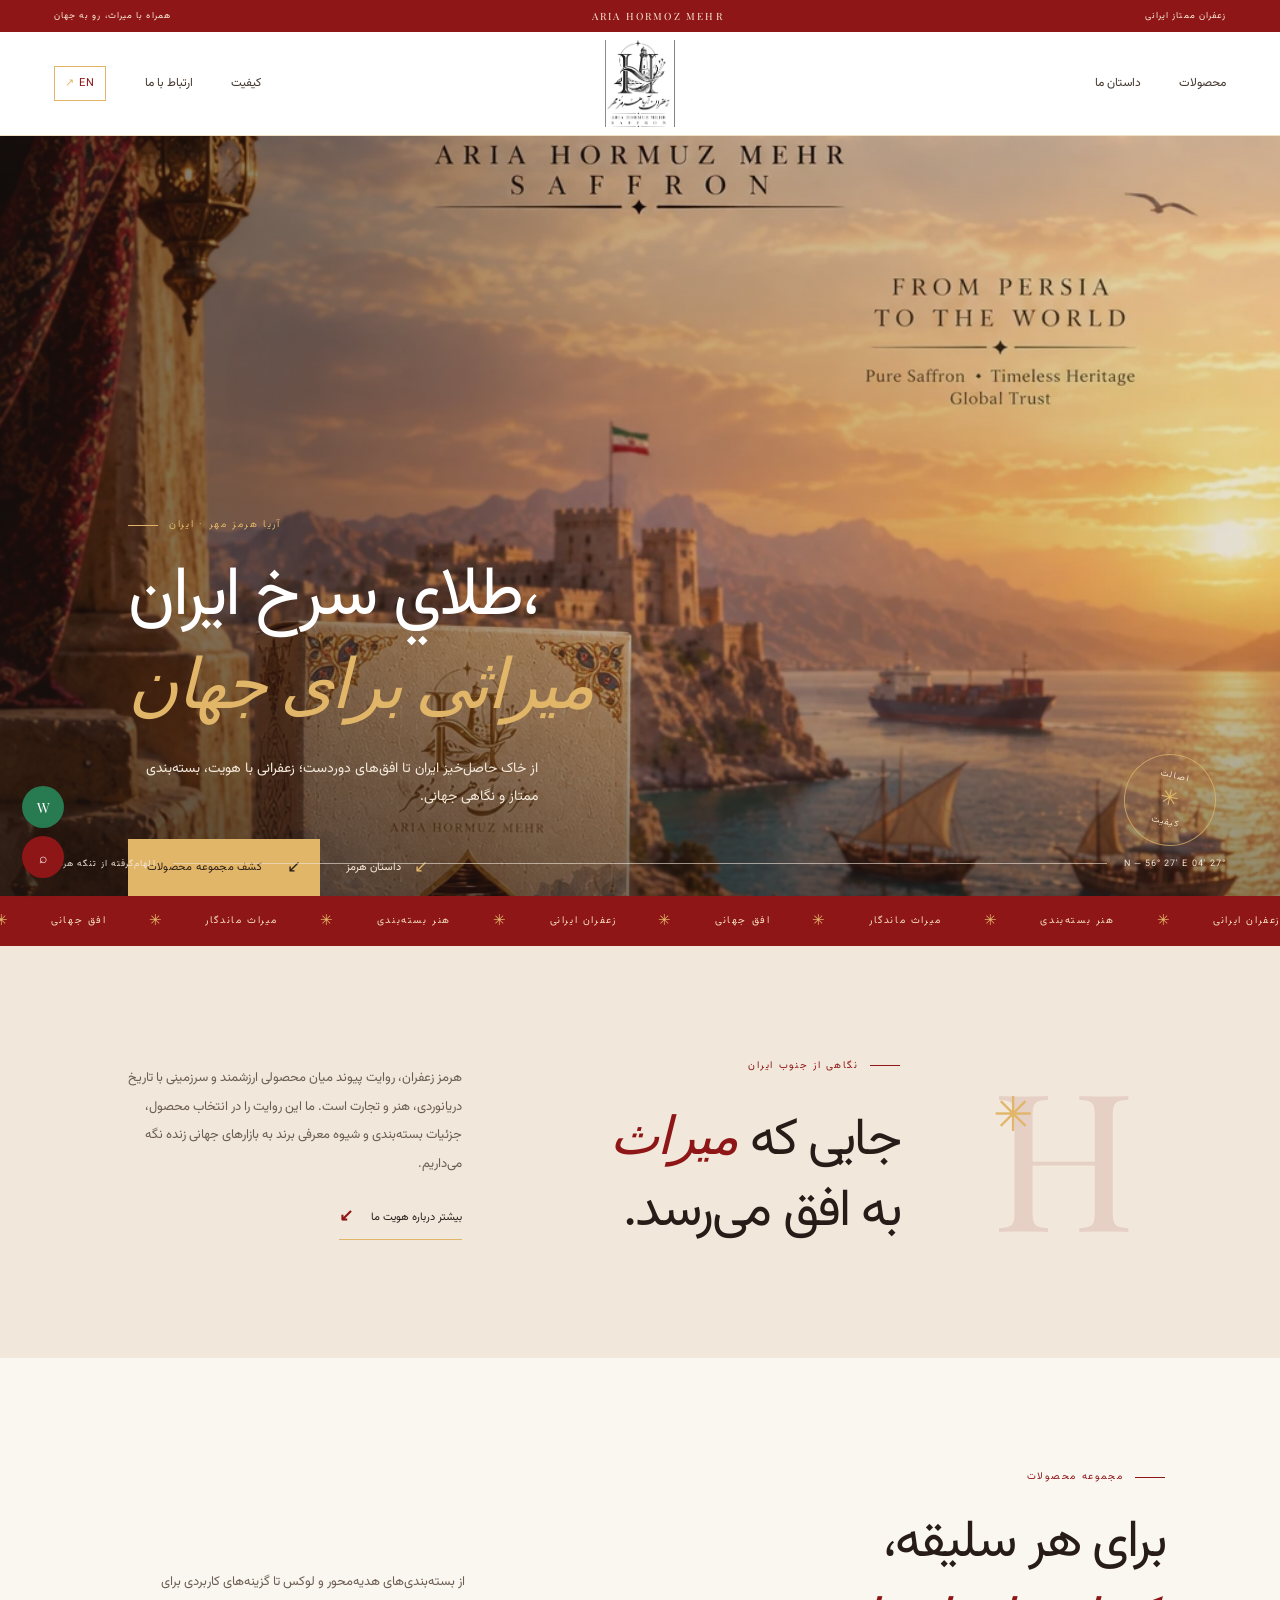
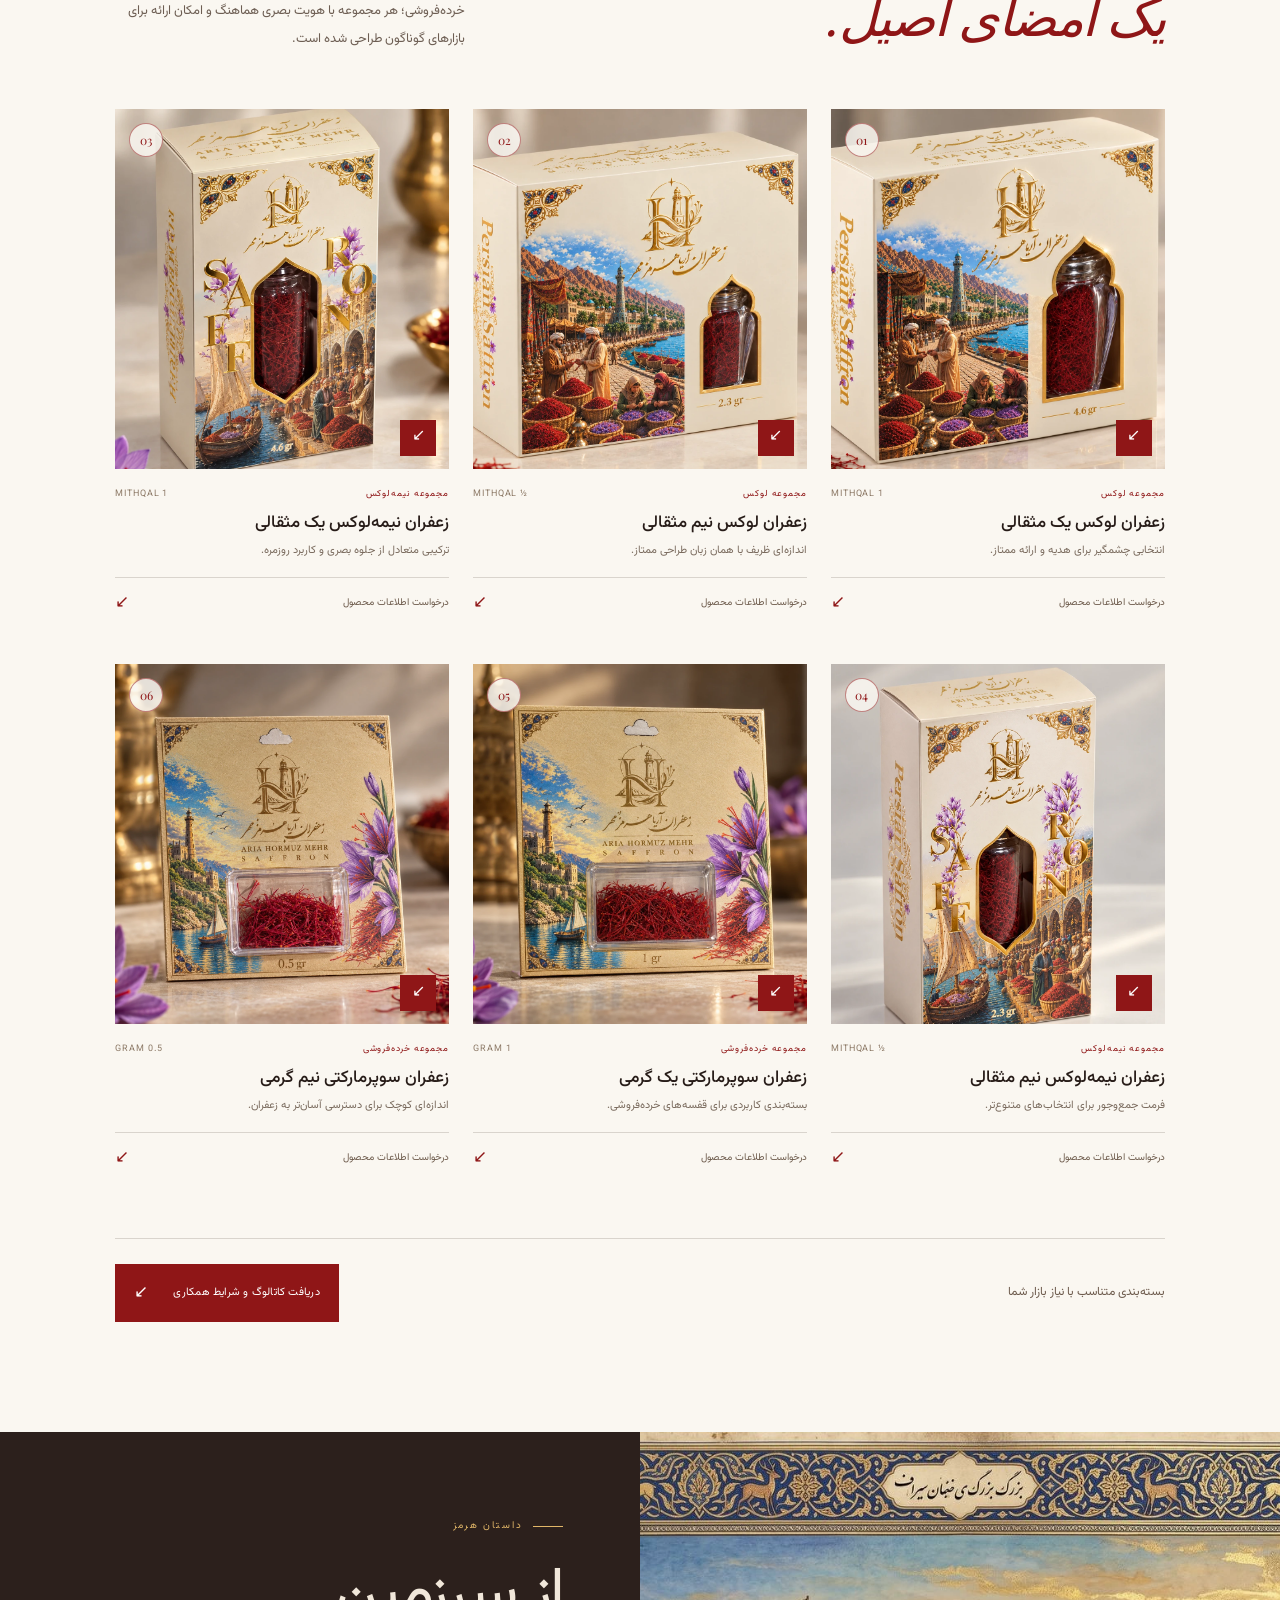
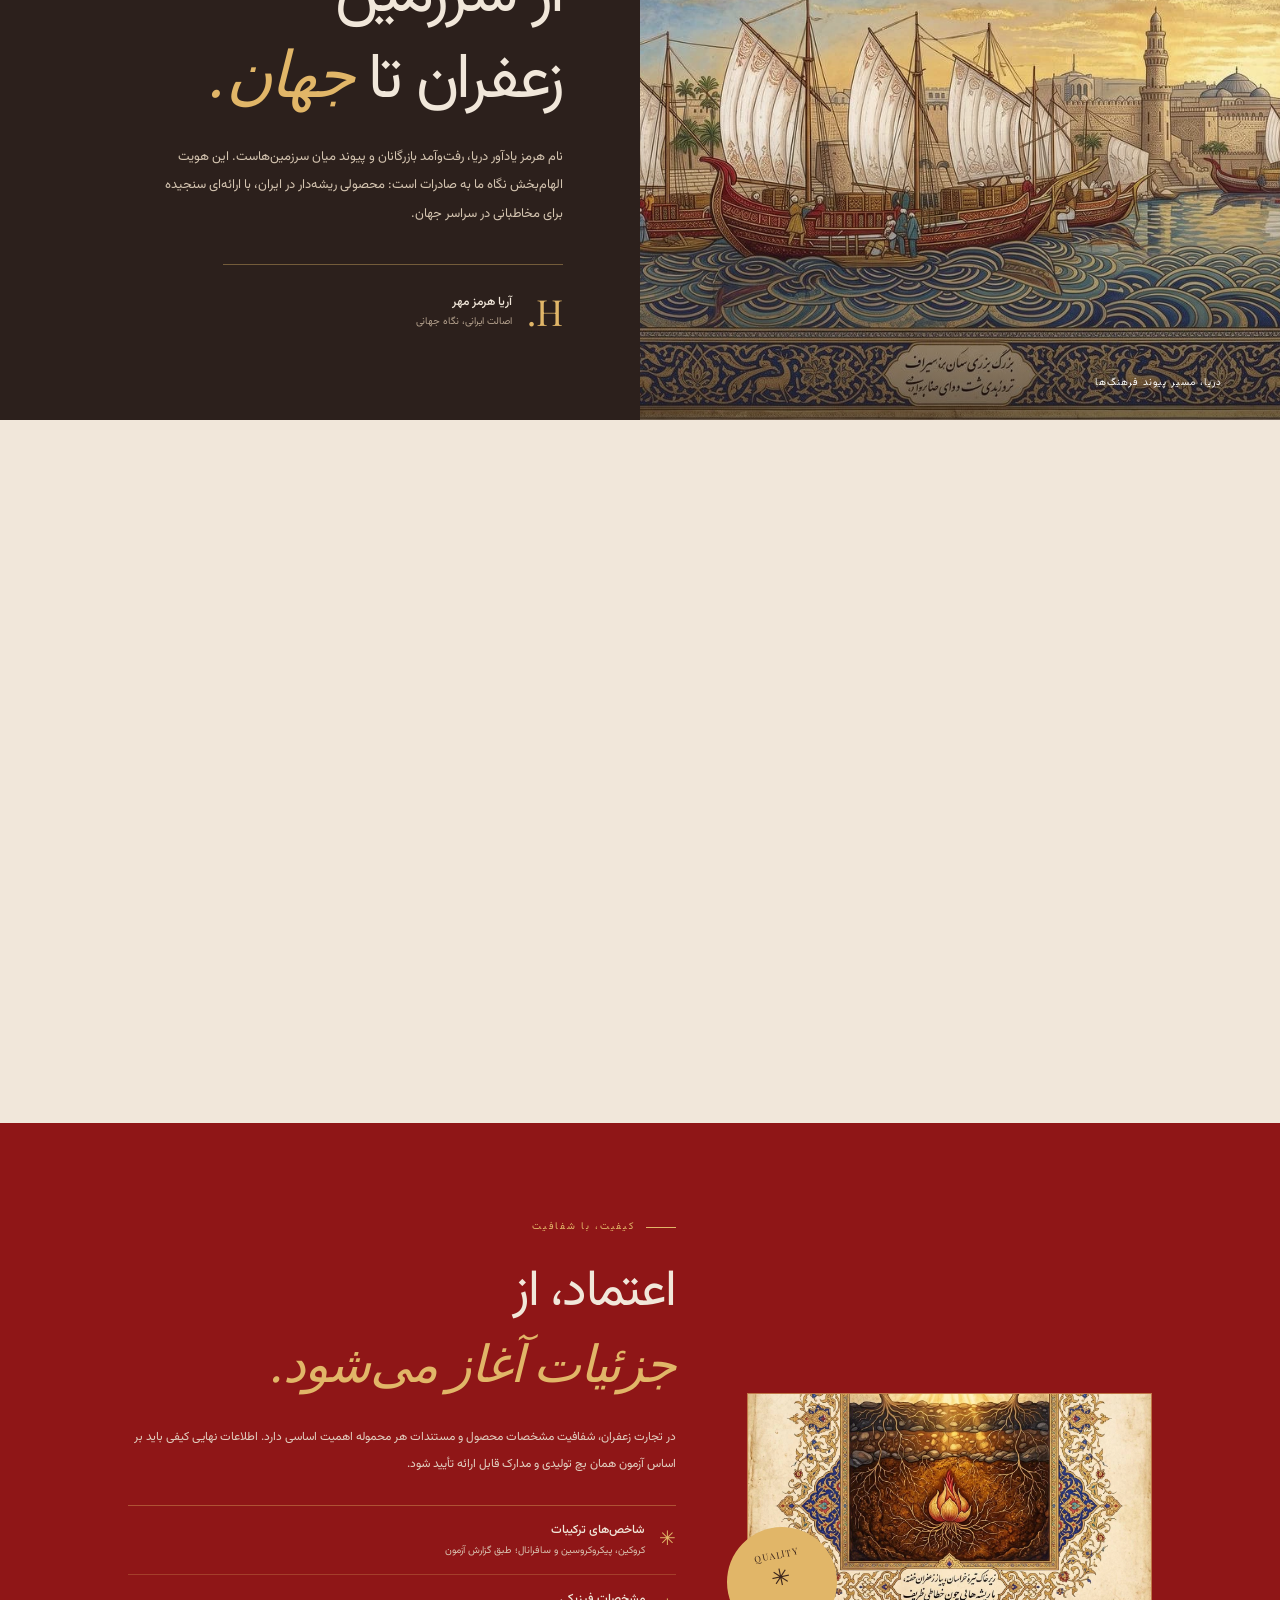
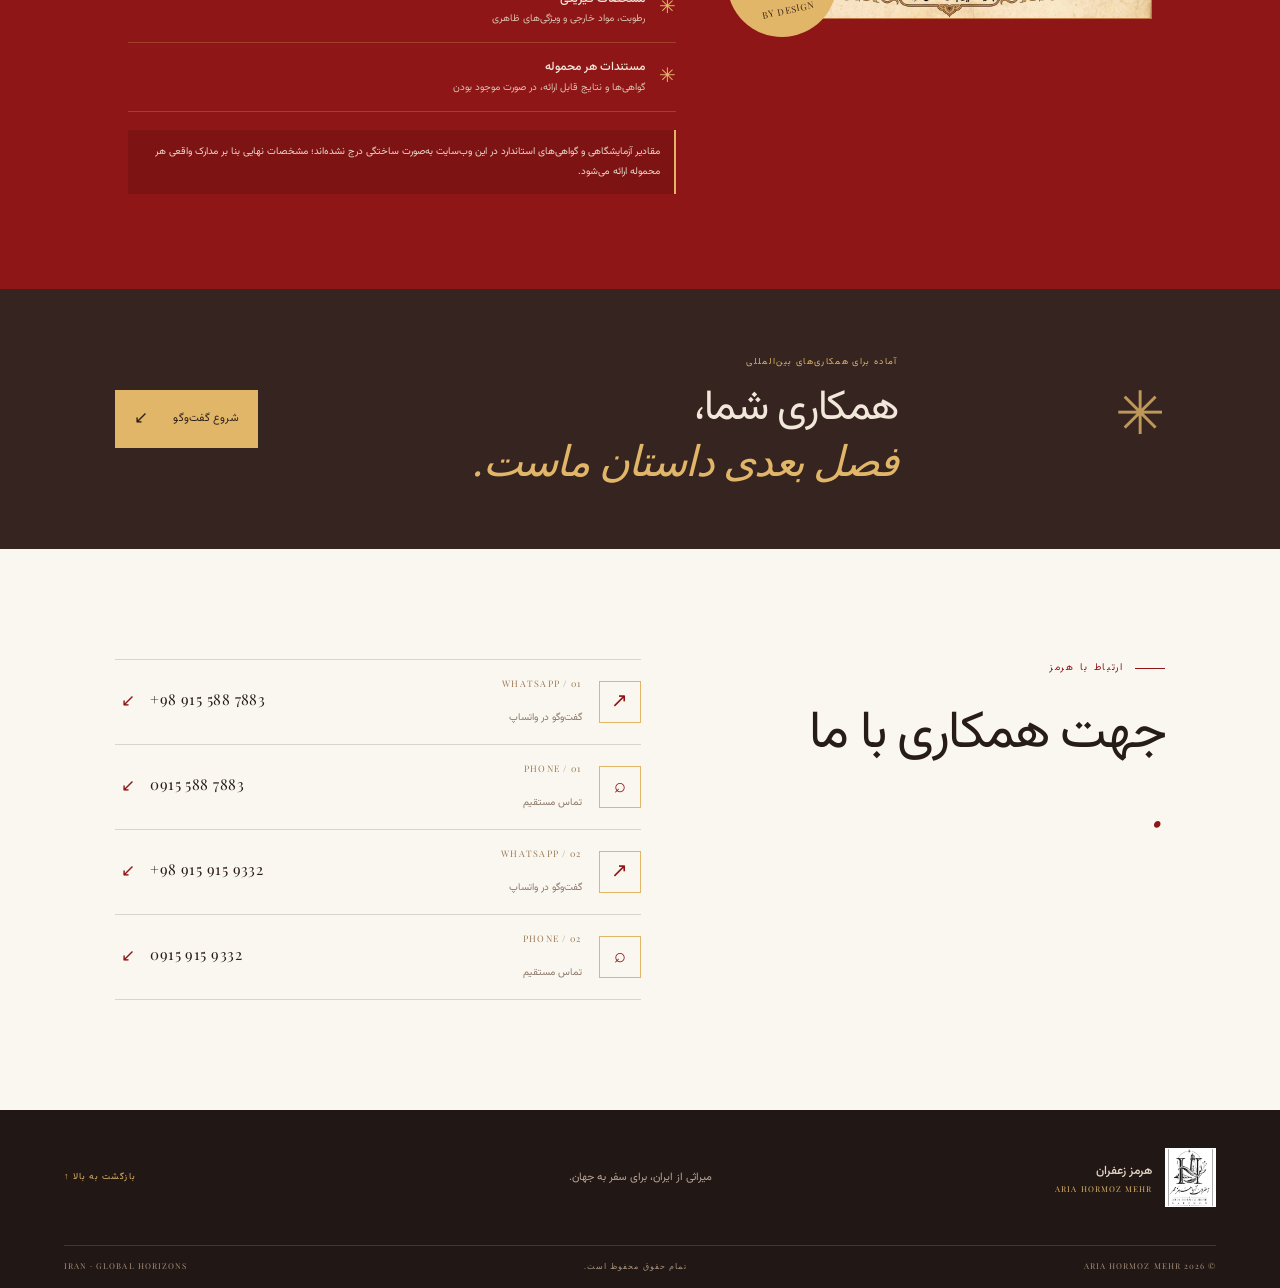
==== commit d8f5f03b: "Add files via upload" ====
--- a/index.html
+++ b/index.html
@@ -121,7 +121,7 @@
     </section>
 
     <section class="contact section-pad" id="contact">
-      <div class="contact-intro reveal"><div class="eyebrow dark"><span class="eyebrow-line"></span><span data-fa="ارتباط با هرمز" data-en="CONNECT WITH HORMOZ">ارتباط با هرمز</span></div><h2 data-fa="بیایید درباره<br><em>همکاری صحبت کنیم.</em>" data-en="Let’s talk about<br><em>working together.</em>">بیایید درباره<br><em>همکاری صحبت کنیم.</em></h2><p data-fa="برای دریافت اطلاعات محصولات، شرایط همکاری تجاری و جزئیات بسته‌بندی، از راه‌های زیر با ما در ارتباط باشید." data-en="Contact us for product information, trade enquiries, and packaging details.">برای دریافت اطلاعات محصولات، شرایط همکاری تجاری و جزئیات بسته‌بندی، از راه‌های زیر با ما در ارتباط باشید.</p></div>
+      <div class="contact-intro reveal"><div class="eyebrow dark"><span class="eyebrow-line"></span><span data-fa="ارتباط با هرمز" data-en="CONNECT WITH HORMOZ">ارتباط با هرمز</span></div><h2 data-fa="جهت همکاری با ما<br><em>.</em>" data-en="Let’s talk about<br><em>working together.</em>">جهت همکاری با ما<br><em>.</em></h2><p data-fa="" data-en="Contact us for product information, trade enquiries, and packaging details."></p></div>
       <div class="contact-options reveal">
         <a class="contact-option" href="https://wa.me/989155887883" target="_blank" rel="noopener"><span class="contact-icon">↗</span><span><small>WHATSAPP / 01</small><strong>+98 915 588 7883</strong><em data-fa="گفت‌وگو در واتساپ" data-en="Chat on WhatsApp">گفت‌وگو در واتساپ</em></span><b>↙</b></a>
         <a class="contact-option" href="tel:+989155887883"><span class="contact-icon">⌕</span><span><small>PHONE / 01</small><strong>0915 588 7883</strong><em data-fa="تماس مستقیم" data-en="Call directly">تماس مستقیم</em></span><b>↙</b></a>
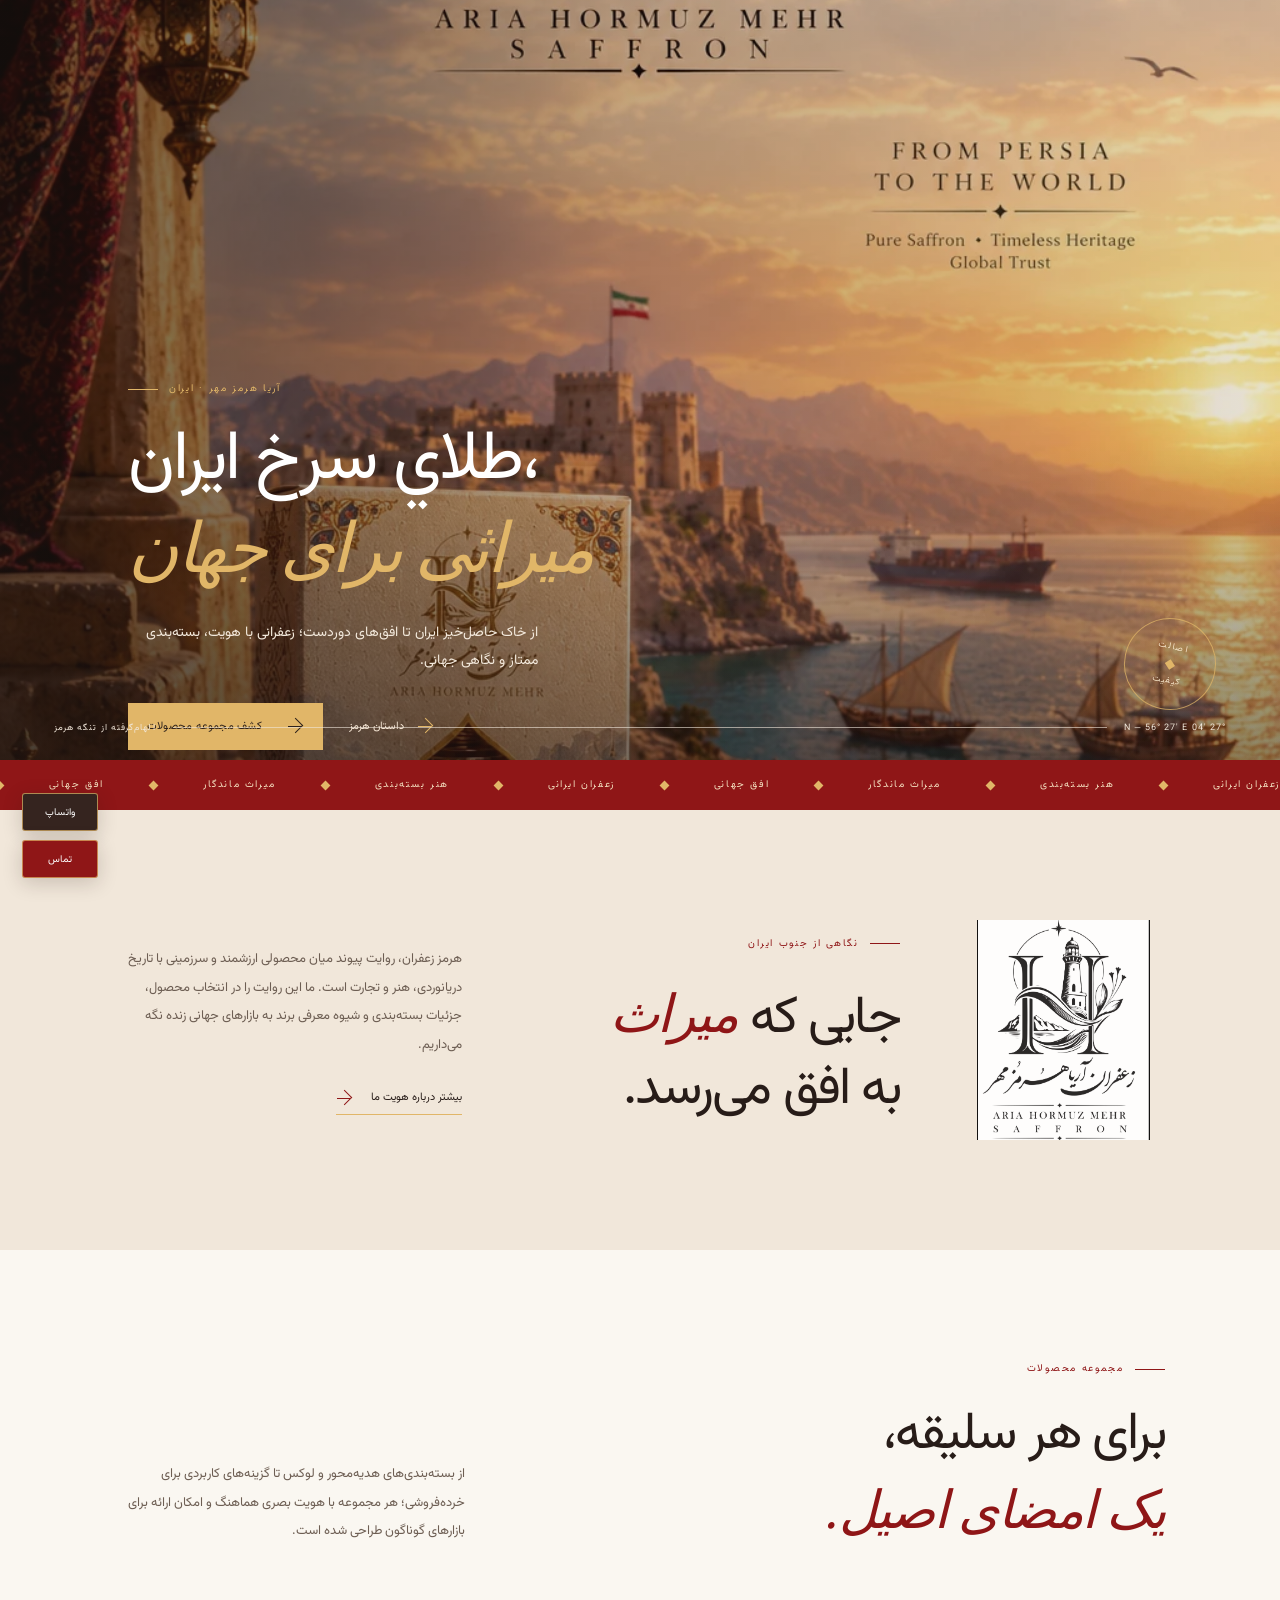
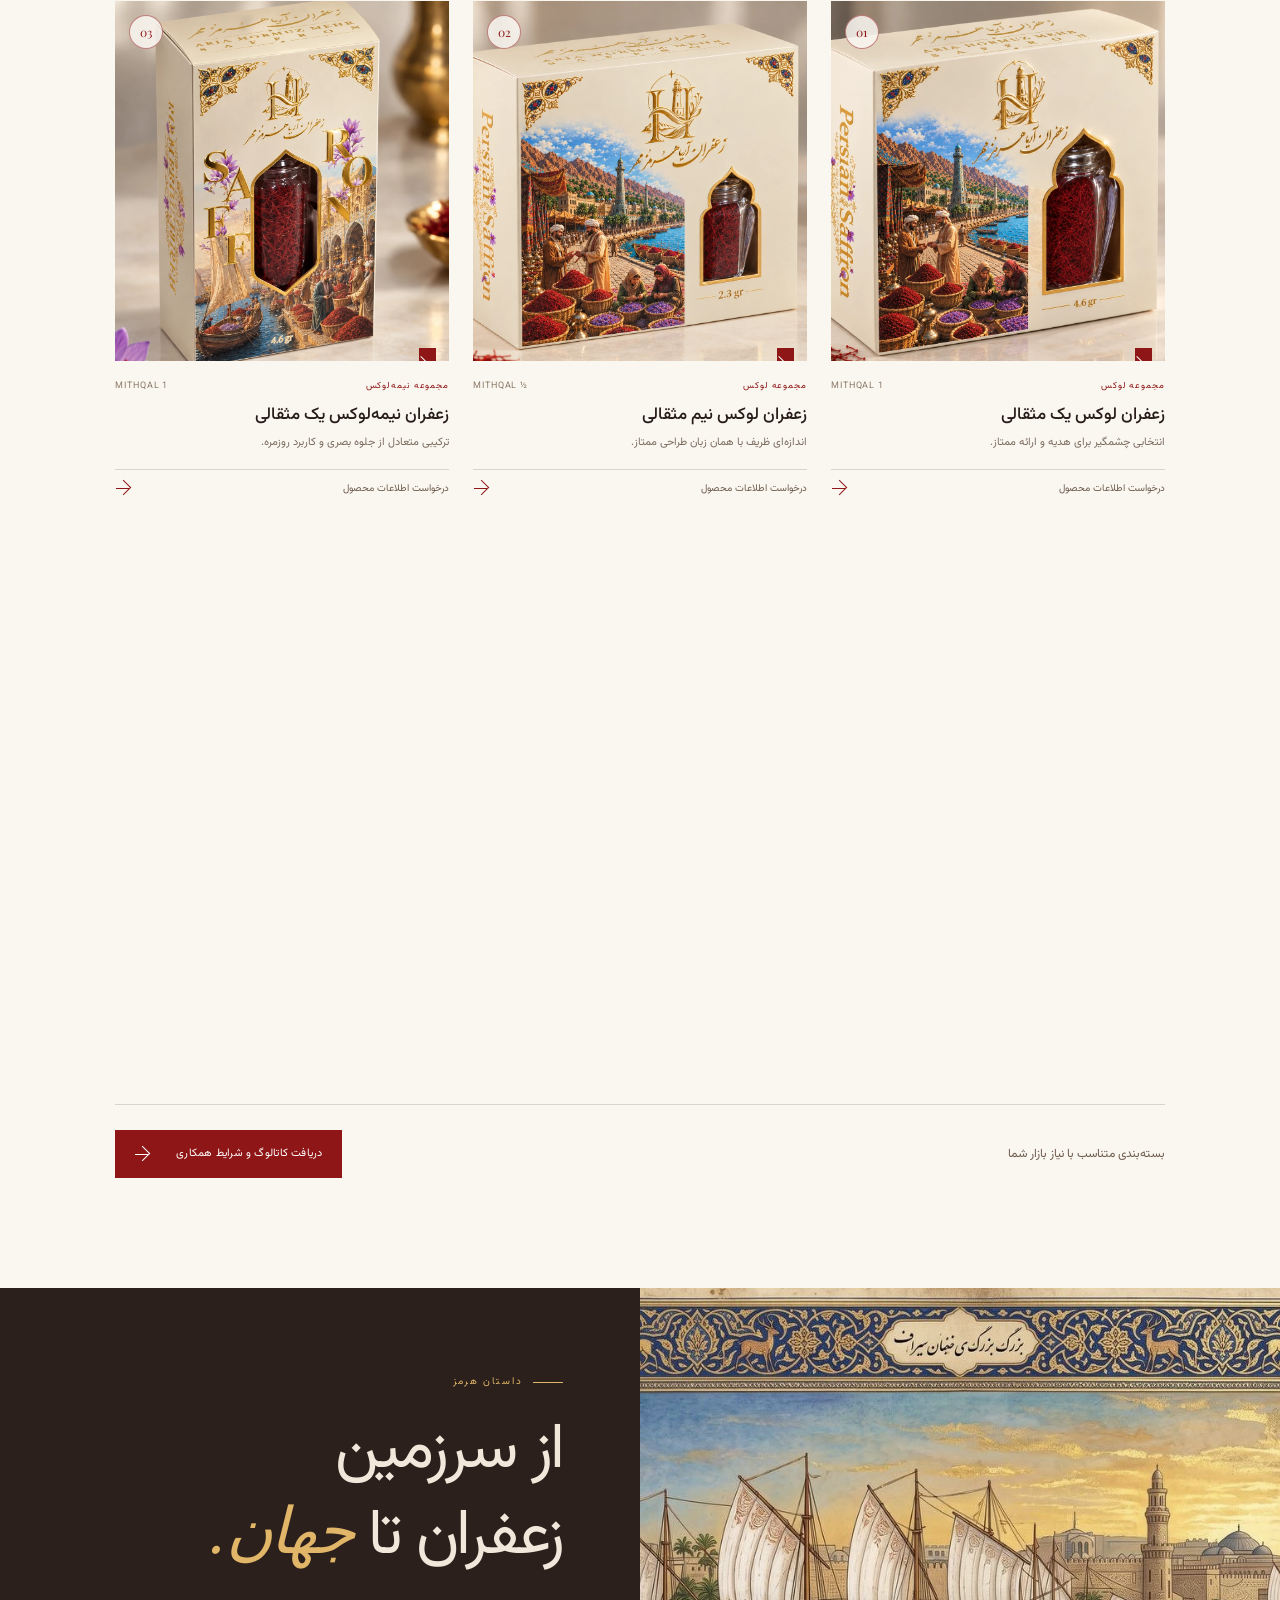
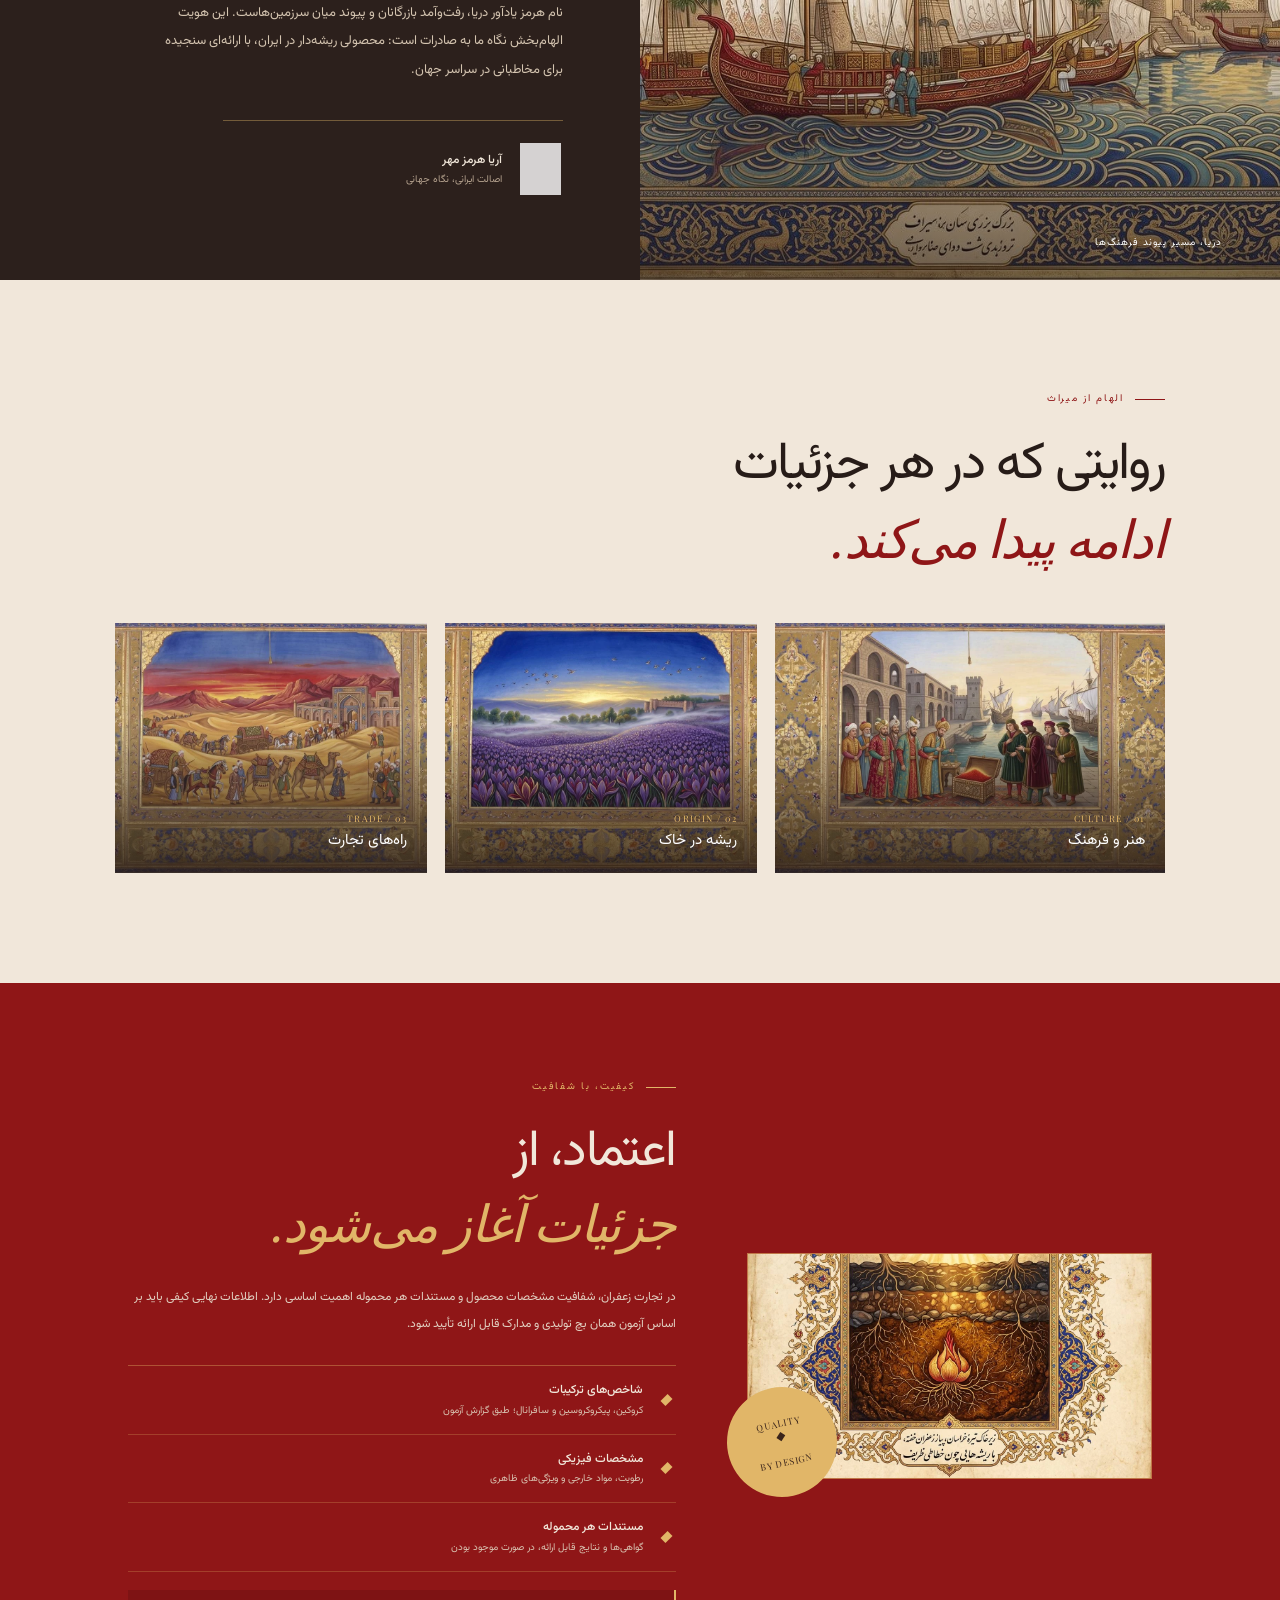
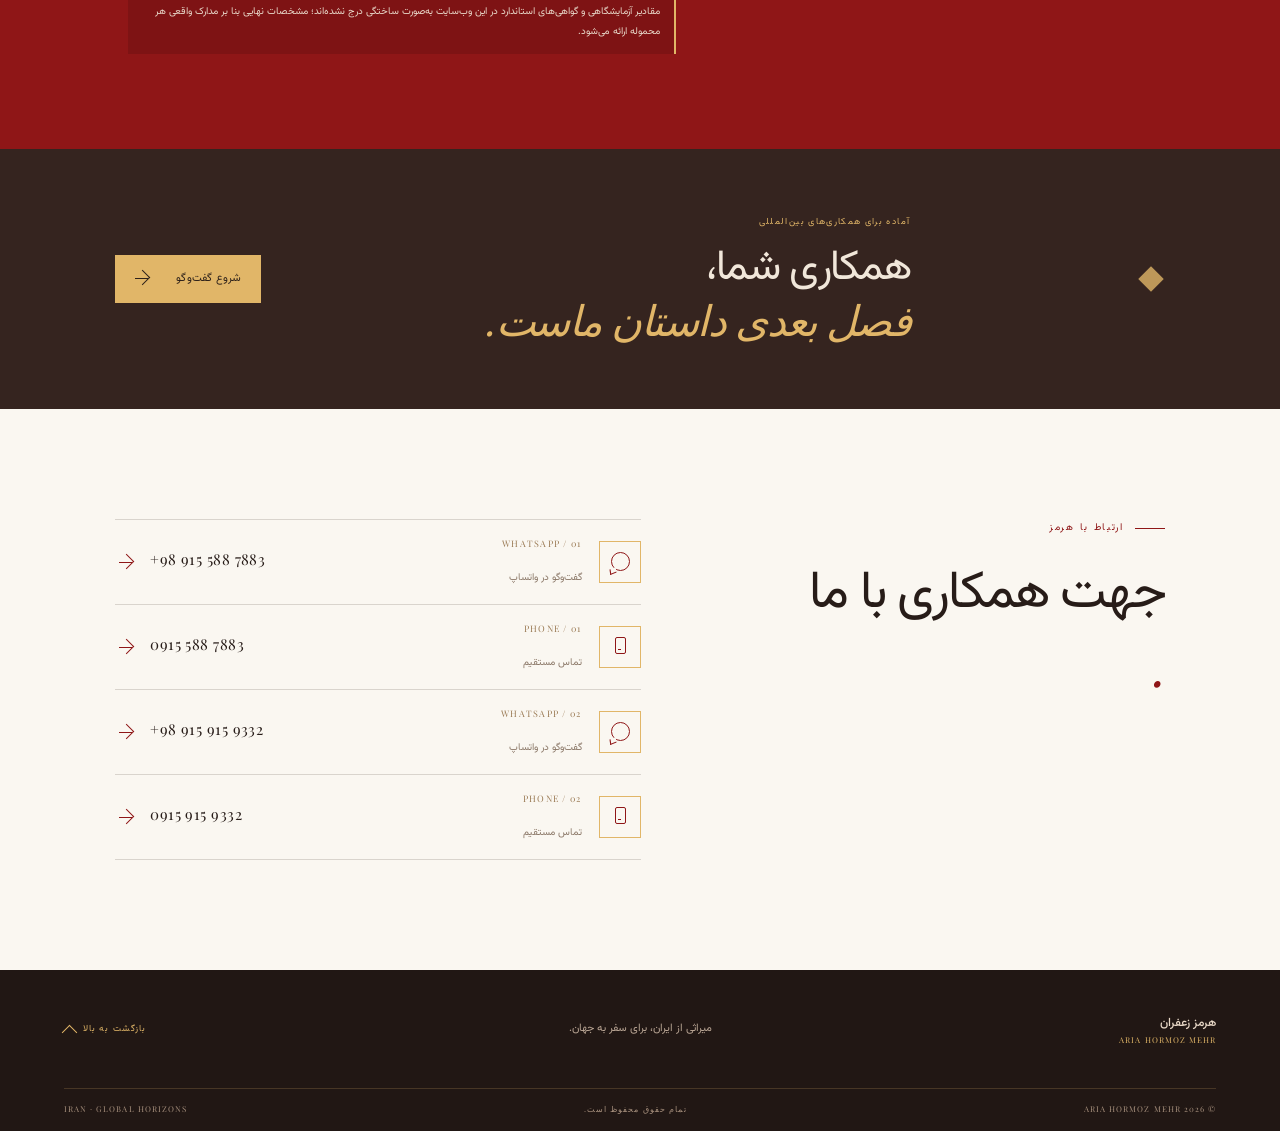
==== commit e77d13fb: "Add files via upload" ====
--- a/index.html
+++ b/index.html
@@ -15,24 +15,8 @@
   <link rel="stylesheet" href="styles.css">
 </head>
 <body>
-  <div class="topline"><span data-fa="زعفران ممتاز ایرانی" data-en="PREMIUM IRANIAN SAFFRON">زعفران ممتاز ایرانی</span><span class="topline-center">ARIA HORMOZ MEHR</span><span data-fa="همراه با میراث، رو به جهان" data-en="ROOTED IN HERITAGE. MADE FOR THE WORLD.">همراه با میراث، رو به جهان</span></div>
-  <header class="site-header" id="top">
-    <button class="menu-toggle" aria-label="باز کردن منو" aria-expanded="false">☰</button>
-    <nav class="nav nav-right" aria-label="ناوبری اصلی">
-      <a href="#products" data-fa="محصولات" data-en="Products">محصولات</a>
-      <a href="#story" data-fa="داستان ما" data-en="Our Story">داستان ما</a>
-    </nav>
-    <a class="brand" href="#top" aria-label="هرمز زعفران">
-      <span class="logo-plate"><img src="assets/logo.webp" alt="لوگوی آریا هرمز مهر"></span>
-    </a>
-    <nav class="nav nav-left" aria-label="ناوبری تکمیلی">
-      <a href="#quality" data-fa="کیفیت" data-en="Quality">کیفیت</a>
-      <a href="#contact" data-fa="ارتباط با ما" data-en="Contact">ارتباط با ما</a>
-      <button class="language-switch" id="languageSwitch" type="button" aria-label="Switch language">EN <span>↗</span></button>
-    </nav>
-  </header>
 
-  <main>
+  <main id="top">
     <section class="hero" aria-label="معرفی هرمز زعفران">
       <img class="hero-image" src="assets/hero.webp" alt="تصویری هنری از بندر هرمز، دریا و میراث ایرانی">
       <div class="hero-shade"></div>
@@ -41,28 +25,28 @@
         <h1 data-fa="طلاي سرخ ایران،<br><em>میراثی برای جهان</em>" data-en="Iran’s red gold,<br><em>a heritage for the world</em>">طلای سرخ ایران،<br><em>میراثی برای جهان</em></h1>
         <p data-fa="از خاک حاصل‌خیز ایران تا افق‌های دوردست؛ زعفرانی با هویت، بسته‌بندی ممتاز و نگاهی جهانی." data-en="From Iran’s fertile lands to distant horizons: saffron with identity, considered packaging, and a global outlook.">از خاک حاصل‌خیز ایران تا افق‌های دوردست؛ زعفرانی با هویت، بسته‌بندی ممتاز و نگاهی جهانی.</p>
         <div class="hero-actions">
-          <a class="btn btn-gold" href="#products"><span data-fa="کشف مجموعه محصولات" data-en="Discover the collection">کشف مجموعه محصولات</span><b>↙</b></a>
-          <a class="text-link" href="#story"><span data-fa="داستان هرمز" data-en="The Hormoz story">داستان هرمز</span><span>↙</span></a>
+          <a class="btn btn-gold" href="#products"><span data-fa="کشف مجموعه محصولات" data-en="Discover the collection">کشف مجموعه محصولات</span><b class="arrow-mark" aria-hidden="true"></b></a>
+          <a class="text-link" href="#story"><span data-fa="داستان هرمز" data-en="The Hormoz story">داستان هرمز</span><span class="arrow-mark" aria-hidden="true"></span></a>
         </div>
       </div>
       <div class="hero-bottom"><span>27° 04′ N — 56° 27′ E</span><span class="hero-bottom-line"></span><span data-fa="الهام‌گرفته از تنگه هرمز" data-en="Inspired by the Strait of Hormuz">الهام‌گرفته از تنگه هرمز</span></div>
-      <div class="hero-seal"><span data-fa="اصالت" data-en="ORIGIN">اصالت</span><i>✳</i><span data-fa="کیفیت" data-en="QUALITY">کیفیت</span></div>
+      <div class="hero-seal"><span data-fa="اصالت" data-en="ORIGIN">اصالت</span><i class="ornament-mark" aria-hidden="true"></i><span data-fa="کیفیت" data-en="QUALITY">کیفیت</span></div>
     </section>
 
     <div class="ticker" aria-label="ارزش‌های برند"><div class="ticker-track">
-      <span data-fa="زعفران ایرانی" data-en="IRANIAN SAFFRON">زعفران ایرانی</span><b>✳</b><span data-fa="هنر بسته‌بندی" data-en="ARTFUL PACKAGING">هنر بسته‌بندی</span><b>✳</b><span data-fa="میراث ماندگار" data-en="TIMELESS HERITAGE">میراث ماندگار</span><b>✳</b><span data-fa="افق جهانی" data-en="GLOBAL HORIZONS">افق جهانی</span><b>✳</b>
-      <span data-fa="زعفران ایرانی" data-en="IRANIAN SAFFRON">زعفران ایرانی</span><b>✳</b><span data-fa="هنر بسته‌بندی" data-en="ARTFUL PACKAGING">هنر بسته‌بندی</span><b>✳</b><span data-fa="میراث ماندگار" data-en="TIMELESS HERITAGE">میراث ماندگار</span><b>✳</b><span data-fa="افق جهانی" data-en="GLOBAL HORIZONS">افق جهانی</span><b>✳</b>
+      <span data-fa="زعفران ایرانی" data-en="IRANIAN SAFFRON">زعفران ایرانی</span><b class="ornament-mark" aria-hidden="true"></b><span data-fa="هنر بسته‌بندی" data-en="ARTFUL PACKAGING">هنر بسته‌بندی</span><b class="ornament-mark" aria-hidden="true"></b><span data-fa="میراث ماندگار" data-en="TIMELESS HERITAGE">میراث ماندگار</span><b class="ornament-mark" aria-hidden="true"></b><span data-fa="افق جهانی" data-en="GLOBAL HORIZONS">افق جهانی</span><b class="ornament-mark" aria-hidden="true"></b>
+      <span data-fa="زعفران ایرانی" data-en="IRANIAN SAFFRON">زعفران ایرانی</span><b class="ornament-mark" aria-hidden="true"></b><span data-fa="هنر بسته‌بندی" data-en="ARTFUL PACKAGING">هنر بسته‌بندی</span><b class="ornament-mark" aria-hidden="true"></b><span data-fa="میراث ماندگار" data-en="TIMELESS HERITAGE">میراث ماندگار</span><b class="ornament-mark" aria-hidden="true"></b><span data-fa="افق جهانی" data-en="GLOBAL HORIZONS">افق جهانی</span><b class="ornament-mark" aria-hidden="true"></b>
     </div></div>
 
     <section class="intro section-pad">
-      <div class="intro-mark reveal">H<span>✳</span></div>
+      <div class="intro-mark reveal"><img src="assets/logo.webp" alt="لوگوی آریا هرمز مهر" loading="lazy"></div>
       <div class="intro-copy reveal">
         <div class="eyebrow dark"><span class="eyebrow-line"></span><span data-fa="نگاهی از جنوب ایران" data-en="A VIEW FROM SOUTHERN IRAN">نگاهی از جنوب ایران</span></div>
         <h2 data-fa="جایی که <em>میراث</em><br>به افق می‌رسد." data-en="Where <em>heritage</em><br>meets the horizon.">جایی که <em>میراث</em><br>به افق می‌رسد.</h2>
       </div>
       <div class="intro-description reveal">
         <p data-fa="هرمز زعفران، روایت پیوند میان محصولی ارزشمند و سرزمینی با تاریخ دریانوردی، هنر و تجارت است. ما این روایت را در انتخاب محصول، جزئیات بسته‌بندی و شیوه معرفی برند به بازارهای جهانی زنده نگه می‌داریم." data-en="Hormoz Saffron tells the story of a remarkable ingredient and a land shaped by seafaring, artistry, and trade. We carry that story into product selection, packaging details, and the way our brand meets international markets.">هرمز زعفران، روایت پیوند میان محصولی ارزشمند و سرزمینی با تاریخ دریانوردی، هنر و تجارت است. ما این روایت را در انتخاب محصول، جزئیات بسته‌بندی و شیوه معرفی برند به بازارهای جهانی زنده نگه می‌داریم.</p>
-        <a class="underlined-link" href="#story"><span data-fa="بیشتر درباره هویت ما" data-en="More about our identity">بیشتر درباره هویت ما</span><b>↙</b></a>
+        <a class="underlined-link" href="#story"><span data-fa="بیشتر درباره هویت ما" data-en="More about our identity">بیشتر درباره هویت ما</span><b class="arrow-mark" aria-hidden="true"></b></a>
       </div>
     </section>
 
@@ -72,14 +56,14 @@
         <p data-fa="از بسته‌بندی‌های هدیه‌محور و لوکس تا گزینه‌های کاربردی برای خرده‌فروشی؛ هر مجموعه با هویت بصری هماهنگ و امکان ارائه برای بازارهای گوناگون طراحی شده است." data-en="From gift-worthy luxury editions to practical retail formats, each collection is presented with a coherent visual identity and the flexibility to serve different markets.">از بسته‌بندی‌های هدیه‌محور و لوکس تا گزینه‌های کاربردی برای خرده‌فروشی؛ هر مجموعه با هویت بصری هماهنگ و امکان ارائه برای بازارهای گوناگون طراحی شده است.</p>
       </div>
       <div class="product-grid">
-        <article class="product-card reveal"><a class="product-image" href="#contact"><img src="assets/product-01.webp" alt="بسته زعفران لوکس یک مثقالی" loading="lazy"><span class="product-number">01</span><span class="product-zoom">↙</span></a><div class="product-meta"><span data-fa="مجموعه لوکس" data-en="LUXURY COLLECTION">مجموعه لوکس</span><span>1 MITHQAL</span></div><h3 data-fa="زعفران لوکس یک مثقالی" data-en="Luxury Saffron · 1 Mithqal">زعفران لوکس یک مثقالی</h3><p data-fa="انتخابی چشمگیر برای هدیه و ارائه ممتاز." data-en="A distinctive choice for gifting and premium presentation.">انتخابی چشمگیر برای هدیه و ارائه ممتاز.</p><a class="product-cta" href="#contact"><span data-fa="درخواست اطلاعات محصول" data-en="Enquire about this product">درخواست اطلاعات محصول</span><b>↙</b></a></article>
-        <article class="product-card reveal"><a class="product-image" href="#contact"><img src="assets/product-02.webp" alt="بسته زعفران لوکس نیم مثقالی" loading="lazy"><span class="product-number">02</span><span class="product-zoom">↙</span></a><div class="product-meta"><span data-fa="مجموعه لوکس" data-en="LUXURY COLLECTION">مجموعه لوکس</span><span>½ MITHQAL</span></div><h3 data-fa="زعفران لوکس نیم مثقالی" data-en="Luxury Saffron · ½ Mithqal">زعفران لوکس نیم مثقالی</h3><p data-fa="اندازه‌ای ظریف با همان زبان طراحی ممتاز." data-en="A refined smaller format with the same premium design language.">اندازه‌ای ظریف با همان زبان طراحی ممتاز.</p><a class="product-cta" href="#contact"><span data-fa="درخواست اطلاعات محصول" data-en="Enquire about this product">درخواست اطلاعات محصول</span><b>↙</b></a></article>
-        <article class="product-card reveal"><a class="product-image" href="#contact"><img src="assets/product-03.webp" alt="بسته زعفران نیمه لوکس یک مثقالی" loading="lazy"><span class="product-number">03</span><span class="product-zoom">↙</span></a><div class="product-meta"><span data-fa="مجموعه نیمه‌لوکس" data-en="SEMI-LUXURY COLLECTION">مجموعه نیمه‌لوکس</span><span>1 MITHQAL</span></div><h3 data-fa="زعفران نیمه‌لوکس یک مثقالی" data-en="Semi-Luxury Saffron · 1 Mithqal">زعفران نیمه‌لوکس یک مثقالی</h3><p data-fa="ترکیبی متعادل از جلوه بصری و کاربرد روزمره." data-en="A balanced combination of visual appeal and everyday usefulness.">ترکیبی متعادل از جلوه بصری و کاربرد روزمره.</p><a class="product-cta" href="#contact"><span data-fa="درخواست اطلاعات محصول" data-en="Enquire about this product">درخواست اطلاعات محصول</span><b>↙</b></a></article>
-        <article class="product-card reveal"><a class="product-image" href="#contact"><img src="assets/product-04.webp" alt="بسته زعفران نیمه لوکس نیم مثقالی" loading="lazy"><span class="product-number">04</span><span class="product-zoom">↙</span></a><div class="product-meta"><span data-fa="مجموعه نیمه‌لوکس" data-en="SEMI-LUXURY COLLECTION">مجموعه نیمه‌لوکس</span><span>½ MITHQAL</span></div><h3 data-fa="زعفران نیمه‌لوکس نیم مثقالی" data-en="Semi-Luxury Saffron · ½ Mithqal">زعفران نیمه‌لوکس نیم مثقالی</h3><p data-fa="فرمت جمع‌وجور برای انتخاب‌های متنوع‌تر." data-en="A compact format for a versatile range of occasions.">فرمت جمع‌وجور برای انتخاب‌های متنوع‌تر.</p><a class="product-cta" href="#contact"><span data-fa="درخواست اطلاعات محصول" data-en="Enquire about this product">درخواست اطلاعات محصول</span><b>↙</b></a></article>
-        <article class="product-card reveal"><a class="product-image" href="#contact"><img src="assets/product-05.webp" alt="بسته زعفران سوپرمارکتی یک گرمی" loading="lazy"><span class="product-number">05</span><span class="product-zoom">↙</span></a><div class="product-meta"><span data-fa="مجموعه خرده‌فروشی" data-en="RETAIL COLLECTION">مجموعه خرده‌فروشی</span><span>1 GRAM</span></div><h3 data-fa="زعفران سوپرمارکتی یک گرمی" data-en="Retail Saffron · 1 Gram">زعفران سوپرمارکتی یک گرمی</h3><p data-fa="بسته‌بندی کاربردی برای قفسه‌های خرده‌فروشی." data-en="A practical format designed for retail shelves.">بسته‌بندی کاربردی برای قفسه‌های خرده‌فروشی.</p><a class="product-cta" href="#contact"><span data-fa="درخواست اطلاعات محصول" data-en="Enquire about this product">درخواست اطلاعات محصول</span><b>↙</b></a></article>
-        <article class="product-card reveal"><a class="product-image" href="#contact"><img src="assets/product-06.webp" alt="بسته زعفران سوپرمارکتی نیم گرمی" loading="lazy"><span class="product-number">06</span><span class="product-zoom">↙</span></a><div class="product-meta"><span data-fa="مجموعه خرده‌فروشی" data-en="RETAIL COLLECTION">RETAIL COLLECTION</span><span>0.5 GRAM</span></div><h3 data-fa="زعفران سوپرمارکتی نیم گرمی" data-en="Retail Saffron · 0.5 Gram">زعفران سوپرمارکتی نیم گرمی</h3><p data-fa="اندازه‌ای کوچک برای دسترسی آسان‌تر به زعفران." data-en="A small, accessible format for everyday saffron use.">اندازه‌ای کوچک برای دسترسی آسان‌تر به زعفران.</p><a class="product-cta" href="#contact"><span data-fa="درخواست اطلاعات محصول" data-en="Enquire about this product">درخواست اطلاعات محصول</span><b>↙</b></a></article>
+        <article class="product-card reveal"><a class="product-image" href="#contact"><img src="assets/product-01.webp" alt="بسته زعفران لوکس یک مثقالی" loading="lazy"><span class="product-number">01</span><span class="product-zoom arrow-mark" aria-hidden="true"></span></a><div class="product-meta"><span data-fa="مجموعه لوکس" data-en="LUXURY COLLECTION">مجموعه لوکس</span><span>1 MITHQAL</span></div><h3 data-fa="زعفران لوکس یک مثقالی" data-en="Luxury Saffron · 1 Mithqal">زعفران لوکس یک مثقالی</h3><p data-fa="انتخابی چشمگیر برای هدیه و ارائه ممتاز." data-en="A distinctive choice for gifting and premium presentation.">انتخابی چشمگیر برای هدیه و ارائه ممتاز.</p><a class="product-cta" href="#contact"><span data-fa="درخواست اطلاعات محصول" data-en="Enquire about this product">درخواست اطلاعات محصول</span><b class="arrow-mark" aria-hidden="true"></b></a></article>
+        <article class="product-card reveal"><a class="product-image" href="#contact"><img src="assets/product-02.webp" alt="بسته زعفران لوکس نیم مثقالی" loading="lazy"><span class="product-number">02</span><span class="product-zoom arrow-mark" aria-hidden="true"></span></a><div class="product-meta"><span data-fa="مجموعه لوکس" data-en="LUXURY COLLECTION">مجموعه لوکس</span><span>½ MITHQAL</span></div><h3 data-fa="زعفران لوکس نیم مثقالی" data-en="Luxury Saffron · ½ Mithqal">زعفران لوکس نیم مثقالی</h3><p data-fa="اندازه‌ای ظریف با همان زبان طراحی ممتاز." data-en="A refined smaller format with the same premium design language.">اندازه‌ای ظریف با همان زبان طراحی ممتاز.</p><a class="product-cta" href="#contact"><span data-fa="درخواست اطلاعات محصول" data-en="Enquire about this product">درخواست اطلاعات محصول</span><b class="arrow-mark" aria-hidden="true"></b></a></article>
+        <article class="product-card reveal"><a class="product-image" href="#contact"><img src="assets/product-03.webp" alt="بسته زعفران نیمه لوکس یک مثقالی" loading="lazy"><span class="product-number">03</span><span class="product-zoom arrow-mark" aria-hidden="true"></span></a><div class="product-meta"><span data-fa="مجموعه نیمه‌لوکس" data-en="SEMI-LUXURY COLLECTION">مجموعه نیمه‌لوکس</span><span>1 MITHQAL</span></div><h3 data-fa="زعفران نیمه‌لوکس یک مثقالی" data-en="Semi-Luxury Saffron · 1 Mithqal">زعفران نیمه‌لوکس یک مثقالی</h3><p data-fa="ترکیبی متعادل از جلوه بصری و کاربرد روزمره." data-en="A balanced combination of visual appeal and everyday usefulness.">ترکیبی متعادل از جلوه بصری و کاربرد روزمره.</p><a class="product-cta" href="#contact"><span data-fa="درخواست اطلاعات محصول" data-en="Enquire about this product">درخواست اطلاعات محصول</span><b class="arrow-mark" aria-hidden="true"></b></a></article>
+        <article class="product-card reveal"><a class="product-image" href="#contact"><img src="assets/product-04.webp" alt="بسته زعفران نیمه لوکس نیم مثقالی" loading="lazy"><span class="product-number">04</span><span class="product-zoom arrow-mark" aria-hidden="true"></span></a><div class="product-meta"><span data-fa="مجموعه نیمه‌لوکس" data-en="SEMI-LUXURY COLLECTION">مجموعه نیمه‌لوکس</span><span>½ MITHQAL</span></div><h3 data-fa="زعفران نیمه‌لوکس نیم مثقالی" data-en="Semi-Luxury Saffron · ½ Mithqal">زعفران نیمه‌لوکس نیم مثقالی</h3><p data-fa="فرمت جمع‌وجور برای انتخاب‌های متنوع‌تر." data-en="A compact format for a versatile range of occasions.">فرمت جمع‌وجور برای انتخاب‌های متنوع‌تر.</p><a class="product-cta" href="#contact"><span data-fa="درخواست اطلاعات محصول" data-en="Enquire about this product">درخواست اطلاعات محصول</span><b class="arrow-mark" aria-hidden="true"></b></a></article>
+        <article class="product-card reveal"><a class="product-image" href="#contact"><img src="assets/product-05.webp" alt="بسته زعفران سوپرمارکتی یک گرمی" loading="lazy"><span class="product-number">05</span><span class="product-zoom arrow-mark" aria-hidden="true"></span></a><div class="product-meta"><span data-fa="مجموعه خرده‌فروشی" data-en="RETAIL COLLECTION">مجموعه خرده‌فروشی</span><span>1 GRAM</span></div><h3 data-fa="زعفران سوپرمارکتی یک گرمی" data-en="Retail Saffron · 1 Gram">زعفران سوپرمارکتی یک گرمی</h3><p data-fa="بسته‌بندی کاربردی برای قفسه‌های خرده‌فروشی." data-en="A practical format designed for retail shelves.">بسته‌بندی کاربردی برای قفسه‌های خرده‌فروشی.</p><a class="product-cta" href="#contact"><span data-fa="درخواست اطلاعات محصول" data-en="Enquire about this product">درخواست اطلاعات محصول</span><b class="arrow-mark" aria-hidden="true"></b></a></article>
+        <article class="product-card reveal"><a class="product-image" href="#contact"><img src="assets/product-06.webp" alt="بسته زعفران سوپرمارکتی نیم گرمی" loading="lazy"><span class="product-number">06</span><span class="product-zoom arrow-mark" aria-hidden="true"></span></a><div class="product-meta"><span data-fa="مجموعه خرده‌فروشی" data-en="RETAIL COLLECTION">RETAIL COLLECTION</span><span>0.5 GRAM</span></div><h3 data-fa="زعفران سوپرمارکتی نیم گرمی" data-en="Retail Saffron · 0.5 Gram">زعفران سوپرمارکتی نیم گرمی</h3><p data-fa="اندازه‌ای کوچک برای دسترسی آسان‌تر به زعفران." data-en="A small, accessible format for everyday saffron use.">اندازه‌ای کوچک برای دسترسی آسان‌تر به زعفران.</p><a class="product-cta" href="#contact"><span data-fa="درخواست اطلاعات محصول" data-en="Enquire about this product">درخواست اطلاعات محصول</span><b class="arrow-mark" aria-hidden="true"></b></a></article>
       </div>
-      <div class="collection-foot"><span data-fa="بسته‌بندی متناسب با نیاز بازار شما" data-en="Packaging tailored to your market needs">بسته‌بندی متناسب با نیاز بازار شما</span><a href="#contact" class="btn btn-red"><span data-fa="دریافت کاتالوگ و شرایط همکاری" data-en="Request catalogue & trade details">دریافت کاتالوگ و شرایط همکاری</span><b>↙</b></a></div>
+      <div class="collection-foot"><span data-fa="بسته‌بندی متناسب با نیاز بازار شما" data-en="Packaging tailored to your market needs">بسته‌بندی متناسب با نیاز بازار شما</span><a href="#contact" class="btn btn-red"><span data-fa="دریافت کاتالوگ و شرایط همکاری" data-en="Request catalogue & trade details">دریافت کاتالوگ و شرایط همکاری</span><b class="arrow-mark" aria-hidden="true"></b></a></div>
     </section>
 
     <section class="story" id="story">
@@ -88,7 +72,7 @@
         <div class="eyebrow"><span class="eyebrow-line"></span><span data-fa="داستان هرمز" data-en="THE HORMOZ STORY">داستان هرمز</span></div>
         <h2 data-fa="از سرزمین<br>زعفران تا <em>جهان.</em>" data-en="From saffron lands<br>to <em>the world.</em>">از سرزمین<br>زعفران تا <em>جهان.</em></h2>
         <p data-fa="نام هرمز یادآور دریا، رفت‌وآمد بازرگانان و پیوند میان سرزمین‌هاست. این هویت الهام‌بخش نگاه ما به صادرات است: محصولی ریشه‌دار در ایران، با ارائه‌ای سنجیده برای مخاطبانی در سراسر جهان." data-en="The name Hormoz evokes the sea, the movement of merchants, and the connections between lands. It inspires our approach to export: a product rooted in Iran, presented thoughtfully for audiences around the world.">نام هرمز یادآور دریا، رفت‌وآمد بازرگانان و پیوند میان سرزمین‌هاست. این هویت الهام‌بخش نگاه ما به صادرات است: محصولی ریشه‌دار در ایران، با ارائه‌ای سنجیده برای مخاطبانی در سراسر جهان.</p>
-        <div class="story-signature"><span class="signature-mark">H.</span><span><strong data-fa="آریا هرمز مهر" data-en="Aria Hormoz Mehr">آریا هرمز مهر</strong><small data-fa="اصالت ایرانی، نگاه جهانی" data-en="Iranian origin. Global outlook.">اصالت ایرانی، نگاه جهانی</small></span></div>
+        <div class="story-signature"><span class="signature-mark"><img src="assets/logo.webp" alt="" loading="lazy"></span><span><strong data-fa="آریا هرمز مهر" data-en="Aria Hormoz Mehr">آریا هرمز مهر</strong><small data-fa="اصالت ایرانی، نگاه جهانی" data-en="Iranian origin. Global outlook.">اصالت ایرانی، نگاه جهانی</small></span></div>
       </div>
     </section>
 
@@ -97,48 +81,48 @@
       <div class="heritage-grid">
         <figure class="heritage-card large reveal"><img src="assets/story-market.webp" alt="نگاره‌ای الهام‌گرفته از بازار و هنر ایرانی" loading="lazy"><figcaption><span>01 / CULTURE</span><strong data-fa="هنر و فرهنگ" data-en="Art & Culture">هنر و فرهنگ</strong></figcaption></figure>
         <figure class="heritage-card reveal"><img src="assets/story-fields.webp" alt="نگاره‌ای از کشتزارهای بنفش زعفران" loading="lazy"><figcaption><span>02 / ORIGIN</span><strong data-fa="ریشه در خاک" data-en="Rooted in the land">ریشه در خاک</strong></figcaption></figure>
-        <figure class="heritage-card reveal"><img src="assets/story-caravan.webp" alt="نگاره‌ای از کاروان‌های تجاری تاریخی" loading="lazy"><figcaption><span>03 / TRADE</span><strong data-fa="راه‌های تجارت" data-en="Routes of trade">راه‌های تجارت</strong></figcaption></figure>
+        <figure class="heritage-card reveal"><img src="assets/story-trade.webp" alt="نگاره‌ای الهام‌گرفته از تجارت دریایی" loading="lazy"><figcaption><span>03 / TRADE</span><strong data-fa="راه‌های تجارت" data-en="Routes of trade">راه‌های تجارت</strong></figcaption></figure>
       </div>
     </section>
 
     <section class="quality" id="quality">
-      <div class="quality-art"><img src="assets/heritage-frame.webp" alt="نقش‌مایه ایرانی و نشان زعفران" loading="lazy"><span class="quality-stamp">QUALITY<br><i>✳</i><br>BY DESIGN</span></div>
+      <div class="quality-art"><img src="assets/heritage-frame.webp" alt="نقش‌مایه ایرانی و نشان زعفران" loading="lazy"><span class="quality-stamp">QUALITY<br><i class="ornament-mark" aria-hidden="true"></i><br>BY DESIGN</span></div>
       <div class="quality-copy">
         <div class="eyebrow"><span class="eyebrow-line"></span><span data-fa="کیفیت، با شفافیت" data-en="QUALITY, WITH TRANSPARENCY">کیفیت، با شفافیت</span></div>
         <h2 data-fa="اعتماد، از<br><em>جزئیات آغاز می‌شود.</em>" data-en="Trust begins<br><em>with the details.</em>">اعتماد، از<br><em>جزئیات آغاز می‌شود.</em></h2>
         <p data-fa="در تجارت زعفران، شفافیت مشخصات محصول و مستندات هر محموله اهمیت اساسی دارد. اطلاعات نهایی کیفی باید بر اساس آزمون همان بچ تولیدی و مدارک قابل ارائه تأیید شود." data-en="In saffron trade, clear product specifications and batch documentation matter. Final quality data should be confirmed against the tested batch and its supporting documents.">در تجارت زعفران، شفافیت مشخصات محصول و مستندات هر محموله اهمیت اساسی دارد. اطلاعات نهایی کیفی باید بر اساس آزمون همان بچ تولیدی و مدارک قابل ارائه تأیید شود.</p>
         <div class="quality-points">
-          <div><span class="point-icon">✳</span><span><strong data-fa="شاخص‌های ترکیبات" data-en="Key compounds">شاخص‌های ترکیبات</strong><small data-fa="کروکین، پیکروکروسین و سافرانال؛ طبق گزارش آزمون" data-en="Crocin, picrocrocin & safranal, as reported by testing">کروکین، پیکروکروسین و سافرانال؛ طبق گزارش آزمون</small></span></div>
-          <div><span class="point-icon">✳</span><span><strong data-fa="مشخصات فیزیکی" data-en="Physical specifications">مشخصات فیزیکی</strong><small data-fa="رطوبت، مواد خارجی و ویژگی‌های ظاهری" data-en="Moisture, foreign matter and visual characteristics">رطوبت، مواد خارجی و ویژگی‌های ظاهری</small></span></div>
-          <div><span class="point-icon">✳</span><span><strong data-fa="مستندات هر محموله" data-en="Shipment documentation">مستندات هر محموله</strong><small data-fa="گواهی‌ها و نتایج قابل ارائه، در صورت موجود بودن" data-en="Available certificates and test results, where applicable">گواهی‌ها و نتایج قابل ارائه، در صورت موجود بودن</small></span></div>
+          <div><span class="point-icon ornament-mark" aria-hidden="true"></span><span><strong data-fa="شاخص‌های ترکیبات" data-en="Key compounds">شاخص‌های ترکیبات</strong><small data-fa="کروکین، پیکروکروسین و سافرانال؛ طبق گزارش آزمون" data-en="Crocin, picrocrocin & safranal, as reported by testing">کروکین، پیکروکروسین و سافرانال؛ طبق گزارش آزمون</small></span></div>
+          <div><span class="point-icon ornament-mark" aria-hidden="true"></span><span><strong data-fa="مشخصات فیزیکی" data-en="Physical specifications">مشخصات فیزیکی</strong><small data-fa="رطوبت، مواد خارجی و ویژگی‌های ظاهری" data-en="Moisture, foreign matter and visual characteristics">رطوبت، مواد خارجی و ویژگی‌های ظاهری</small></span></div>
+          <div><span class="point-icon ornament-mark" aria-hidden="true"></span><span><strong data-fa="مستندات هر محموله" data-en="Shipment documentation">مستندات هر محموله</strong><small data-fa="گواهی‌ها و نتایج قابل ارائه، در صورت موجود بودن" data-en="Available certificates and test results, where applicable">گواهی‌ها و نتایج قابل ارائه، در صورت موجود بودن</small></span></div>
         </div>
         <div class="quality-note" data-fa="مقادیر آزمایشگاهی و گواهی‌های استاندارد در این وب‌سایت به‌صورت ساختگی درج نشده‌اند؛ مشخصات نهایی بنا بر مدارک واقعی هر محموله ارائه می‌شود." data-en="No laboratory values or standards certificates are fabricated on this website. Final specifications are provided according to the actual documentation for each shipment.">مقادیر آزمایشگاهی و گواهی‌های استاندارد در این وب‌سایت به‌صورت ساختگی درج نشده‌اند؛ مشخصات نهایی بنا بر مدارک واقعی هر محموله ارائه می‌شود.</div>
       </div>
     </section>
 
     <section class="export-band">
-      <div class="export-ornament">✳</div><div class="export-text"><span data-fa="آماده برای همکاری‌های بین‌المللی" data-en="OPEN TO INTERNATIONAL PARTNERSHIPS">آماده برای همکاری‌های بین‌المللی</span><h2 data-fa="همکاری شما،<br><em>فصل بعدی داستان ماست.</em>" data-en="Your partnership is<br><em>our next chapter.</em>">همکاری شما،<br><em>فصل بعدی داستان ماست.</em></h2></div><a href="#contact" class="btn btn-gold"><span data-fa="شروع گفت‌وگو" data-en="Start a conversation">شروع گفت‌وگو</span><b>↙</b></a>
+      <div class="export-ornament ornament-mark" aria-hidden="true"></div><div class="export-text"><span data-fa="آماده برای همکاری‌های بین‌المللی" data-en="OPEN TO INTERNATIONAL PARTNERSHIPS">آماده برای همکاری‌های بین‌المللی</span><h2 data-fa="همکاری شما،<br><em>فصل بعدی داستان ماست.</em>" data-en="Your partnership is<br><em>our next chapter.</em>">همکاری شما،<br><em>فصل بعدی داستان ماست.</em></h2></div><a href="#contact" class="btn btn-gold"><span data-fa="شروع گفت‌وگو" data-en="Start a conversation">شروع گفت‌وگو</span><b class="arrow-mark" aria-hidden="true"></b></a>
     </section>
 
     <section class="contact section-pad" id="contact">
       <div class="contact-intro reveal"><div class="eyebrow dark"><span class="eyebrow-line"></span><span data-fa="ارتباط با هرمز" data-en="CONNECT WITH HORMOZ">ارتباط با هرمز</span></div><h2 data-fa="جهت همکاری با ما<br><em>.</em>" data-en="Let’s talk about<br><em>working together.</em>">جهت همکاری با ما<br><em>.</em></h2><p data-fa="" data-en="Contact us for product information, trade enquiries, and packaging details."></p></div>
       <div class="contact-options reveal">
-        <a class="contact-option" href="https://wa.me/989155887883" target="_blank" rel="noopener"><span class="contact-icon">↗</span><span><small>WHATSAPP / 01</small><strong>+98 915 588 7883</strong><em data-fa="گفت‌وگو در واتساپ" data-en="Chat on WhatsApp">گفت‌وگو در واتساپ</em></span><b>↙</b></a>
-        <a class="contact-option" href="tel:+989155887883"><span class="contact-icon">⌕</span><span><small>PHONE / 01</small><strong>0915 588 7883</strong><em data-fa="تماس مستقیم" data-en="Call directly">تماس مستقیم</em></span><b>↙</b></a>
-        <a class="contact-option" href="https://wa.me/989159159332" target="_blank" rel="noopener"><span class="contact-icon">↗</span><span><small>WHATSAPP / 02</small><strong>+98 915 915 9332</strong><em data-fa="گفت‌وگو در واتساپ" data-en="Chat on WhatsApp">گفت‌وگو در واتساپ</em></span><b>↙</b></a>
-        <a class="contact-option" href="tel:+989159159332"><span class="contact-icon">⌕</span><span><small>PHONE / 02</small><strong>0915 915 9332</strong><em data-fa="تماس مستقیم" data-en="Call directly">تماس مستقیم</em></span><b>↙</b></a>
+        <a class="contact-option" href="https://wa.me/989155887883" target="_blank" rel="noopener"><span class="contact-icon whatsapp-mark" aria-hidden="true"></span><span><small>WHATSAPP / 01</small><strong>+98 915 588 7883</strong><em data-fa="گفت‌وگو در واتساپ" data-en="Chat on WhatsApp">گفت‌وگو در واتساپ</em></span><b class="arrow-mark" aria-hidden="true"></b></a>
+        <a class="contact-option" href="tel:+989155887883"><span class="contact-icon phone-mark" aria-hidden="true"></span><span><small>PHONE / 01</small><strong>0915 588 7883</strong><em data-fa="تماس مستقیم" data-en="Call directly">تماس مستقیم</em></span><b class="arrow-mark" aria-hidden="true"></b></a>
+        <a class="contact-option" href="https://wa.me/989159159332" target="_blank" rel="noopener"><span class="contact-icon whatsapp-mark" aria-hidden="true"></span><span><small>WHATSAPP / 02</small><strong>+98 915 915 9332</strong><em data-fa="گفت‌وگو در واتساپ" data-en="Chat on WhatsApp">گفت‌وگو در واتساپ</em></span><b class="arrow-mark" aria-hidden="true"></b></a>
+        <a class="contact-option" href="tel:+989159159332"><span class="contact-icon phone-mark" aria-hidden="true"></span><span><small>PHONE / 02</small><strong>0915 915 9332</strong><em data-fa="تماس مستقیم" data-en="Call directly">تماس مستقیم</em></span><b class="arrow-mark" aria-hidden="true"></b></a>
       </div>
     </section>
   </main>
 
   <footer class="footer">
-    <a class="footer-brand" href="#top"><span class="footer-logo"><img src="assets/logo.webp" alt="لوگوی آریا هرمز مهر"></span><span><strong data-fa="هرمز زعفران" data-en="HORMOZ SAFFRON">هرمز زعفران</strong><small>ARIA HORMOZ MEHR</small></span></a>
+    <a class="footer-brand" href="#top"><span><strong data-fa="هرمز زعفران" data-en="HORMOZ SAFFRON">هرمز زعفران</strong><small>ARIA HORMOZ MEHR</small></span></a>
     <p data-fa="میراثی از ایران، برای سفر به جهان." data-en="A heritage from Iran, on its way to the world.">میراثی از ایران، برای سفر به جهان.</p>
-    <a class="back-top" href="#top"><span data-fa="بازگشت به بالا" data-en="BACK TO TOP">بازگشت به بالا</span> ↑</a>
+    <a class="back-top" href="#top"><span data-fa="بازگشت به بالا" data-en="BACK TO TOP">بازگشت به بالا</span><span class="up-mark" aria-hidden="true"></span></a>
     <div class="footer-bottom"><span>© <span id="year"></span> ARIA HORMOZ MEHR</span><span data-fa="تمام حقوق محفوظ است." data-en="All rights reserved.">تمام حقوق محفوظ است.</span><span>IRAN · GLOBAL HORIZONS</span></div>
   </footer>
 
-  <div class="floating-contact"><a href="https://wa.me/989155887883" target="_blank" rel="noopener" aria-label="WhatsApp">W</a><a href="tel:+989155887883" aria-label="Call">⌕</a></div>
+  <div class="floating-contact"><a class="float-whatsapp" href="https://wa.me/989155887883" target="_blank" rel="noopener" aria-label="WhatsApp"><span data-fa="واتساپ" data-en="WhatsApp">واتساپ</span></a><a class="float-phone" href="tel:+989155887883" aria-label="Call"><span data-fa="تماس" data-en="Call">تماس</span></a></div>
   <script src="script.js"></script>
 </body>
 </html>
--- a/styles.css
+++ b/styles.css
@@ -1,6 +1,6 @@
 @charset "UTF-8";
 :root{--ivory:#f1e7da;--gold:#e1b668;--red:#8f1617;--purple:#643996;--ink:#271c18;--muted:#796b60;--paper:#faf7f1;--line:rgba(58,39,29,.17);--serif:"Playfair Display",Georgia,serif;--sans:"Vazirmatn",Tahoma,sans-serif}
-*{box-sizing:border-box}html{scroll-behavior:smooth;scroll-padding-top:90px}body{margin:0;background:var(--paper);color:var(--ink);font-family:var(--sans);font-weight:400;line-height:1.8;overflow-x:hidden}body[dir="ltr"]{font-family:var(--serif)}img{display:block;max-width:100%}a{color:inherit;text-decoration:none}button{font:inherit}.topline{height:32px;background:var(--red);color:#f9edda;display:flex;align-items:center;justify-content:space-between;padding:0 4.2%;font-size:9px;letter-spacing:.12em}.topline-center{letter-spacing:.22em;font:10px var(--serif)}.site-header{height:104px;padding:0 4.2%;display:grid;grid-template-columns:1fr 120px 1fr;align-items:center;background:#fff;position:relative;z-index:20;border-bottom:1px solid rgba(225,182,104,.4)}.nav{display:flex;align-items:center;gap:clamp(18px,3vw,48px);font-size:12px;color:#45372f}.nav a{position:relative;white-space:nowrap}.nav a:after{content:"";position:absolute;bottom:-7px;right:0;width:0;height:1px;background:var(--red);transition:width .3s}.nav a:hover:after{width:100%}.nav-left{justify-content:flex-end}.brand{display:flex;justify-content:center;align-items:center;height:100%}.logo-plate{display:flex;width:77px;height:92px;background:#fff;align-items:center;justify-content:center;overflow:hidden}.logo-plate img{height:88px;width:auto;max-width:100%;object-fit:contain}.language-switch{border:1px solid var(--gold);background:transparent;color:var(--red);font-size:11px;letter-spacing:.1em;padding:7px 10px;cursor:pointer;transition:background .25s}.language-switch:hover{background:var(--ivory)}.language-switch span{color:var(--gold)}.menu-toggle{display:none}.hero{min-height:min(760px,calc(100svh - 136px));height:680px;position:relative;color:#fff;overflow:hidden;background:#422c27}.hero-image{position:absolute;inset:0;width:100%;height:100%;object-fit:cover;object-position:center 43%;animation:heroZoom 18s ease-in-out infinite alternate}.hero-shade{position:absolute;inset:0;background:linear-gradient(90deg,rgba(28,20,17,.66) 0%,rgba(39,24,20,.28) 48%,rgba(35,22,18,.1) 100%),linear-gradient(0deg,rgba(29,18,15,.46),transparent 42%)}.hero-content{position:absolute;top:50%;left:10%;transform:translateY(-50%);width:min(530px,48%);text-align:left;direction:ltr}.hero-content .eyebrow{justify-content:flex-start}.eyebrow{display:flex;align-items:center;gap:11px;font-size:10px;letter-spacing:.17em;text-transform:uppercase;color:var(--gold);margin-bottom:22px}.eyebrow-line{display:inline-block;width:30px;height:1px;background:currentColor}.hero h1,.story h2,.export-band h2{font-size:clamp(43px,5.4vw,76px);font-weight:400;line-height:1.19;letter-spacing:-.035em;margin:0 0 22px}.hero h1 em,.intro h2 em,.section-heading h2 em,.story h2 em,.heritage h2 em,.quality h2 em,.contact h2 em,.export-band h2 em{font-family:var(--serif);font-weight:400;color:var(--gold);font-style:italic}.hero-content p{max-width:410px;font-size:14px;line-height:2;color:#f3e9dc;margin:0 0 28px;direction:rtl;text-align:right}.hero-actions{display:flex;align-items:center;gap:26px;justify-content:flex-start;direction:ltr}.btn{display:inline-flex;align-items:center;gap:25px;padding:14px 19px;font-size:11px;letter-spacing:.02em;transition:transform .25s,background .25s}.btn:hover{transform:translateY(-3px)}.btn b{font-size:17px;font-weight:400}.btn-gold{background:var(--gold);color:#2d211a}.btn-gold:hover{background:#f0cb82}.btn-red{background:var(--red);color:#fff}.btn-red:hover{background:#6f1011}.text-link{display:flex;gap:13px;align-items:center;font-size:11px;color:#f9ead8}.text-link span:last-child{color:var(--gold);font-size:17px}.hero-bottom{position:absolute;bottom:24px;left:4.2%;right:4.2%;display:flex;align-items:center;gap:17px;font-size:9px;letter-spacing:.12em;color:#f1e7da}.hero-bottom-line{height:1px;background:rgba(241,231,218,.6);flex:1}.hero-seal{position:absolute;right:5%;bottom:50px;border:1px solid rgba(225,182,104,.75);border-radius:50%;width:92px;height:92px;display:flex;flex-direction:column;align-items:center;justify-content:center;color:#f5e4c8;font-size:9px;letter-spacing:.16em;transform:rotate(12deg)}.hero-seal i{font-size:22px;color:var(--gold);font-style:normal;line-height:1.4}.ticker{background:var(--red);color:#f3dfbf;overflow:hidden;height:50px;display:flex;align-items:center}.ticker-track{display:flex;align-items:center;justify-content:space-around;gap:42px;white-space:nowrap;min-width:100%;animation:ticker 30s linear infinite;font-size:10px;letter-spacing:.16em}.ticker-track b{color:var(--gold);font-size:15px;font-weight:400}.section-pad{padding:110px 9%}.intro{display:grid;grid-template-columns:.7fr 1.3fr 1.2fr;gap:6%;align-items:center;background:var(--ivory)}.intro-mark{font:clamp(110px,15vw,210px) var(--serif);color:rgba(143,22,23,.11);position:relative;line-height:1;text-align:center}.intro-mark span{font-size:.25em;color:var(--gold);position:absolute;top:16%;left:15%}.eyebrow.dark{color:var(--red)}.intro h2,.section-heading h2,.heritage h2,.quality h2,.contact h2{font-size:clamp(35px,4.1vw,55px);line-height:1.35;font-weight:400;letter-spacing:-.035em;margin:0}.intro h2 em,.section-heading h2 em,.heritage h2 em,.contact h2 em{color:var(--red)}.intro-description p,.section-heading>p,.contact-intro>p{font-size:13px;color:#6d5e53;line-height:2.2;margin:0 0 24px}.underlined-link{display:inline-flex;align-items:center;gap:18px;padding-bottom:6px;border-bottom:1px solid var(--gold);font-size:11px}.underlined-link b{color:var(--red);font-size:17px}.products{background:var(--paper)}.section-heading{display:flex;align-items:flex-end;justify-content:space-between;gap:60px;margin-bottom:50px}.section-heading>p{max-width:350px;margin-bottom:5px}.product-grid{display:grid;grid-template-columns:repeat(3,minmax(0,1fr));gap:46px 24px}.product-card{min-width:0}.product-image{height:360px;background:#e8dece;position:relative;overflow:hidden;display:block}.product-image img{height:100%;width:100%;object-fit:cover;transition:transform .8s cubic-bezier(.2,.7,.2,1),filter .5s}.product-card:hover .product-image img{transform:scale(1.055);filter:saturate(1.05)}.product-number{position:absolute;top:14px;left:14px;width:34px;height:34px;border:1px solid rgba(143,22,23,.5);background:rgba(250,247,241,.85);border-radius:50%;display:grid;place-items:center;font:12px var(--serif);color:var(--red)}.product-zoom{position:absolute;bottom:13px;right:13px;width:36px;height:36px;background:var(--red);color:#fff;display:grid;place-items:center;transition:transform .3s}.product-card:hover .product-zoom{transform:rotate(-45deg)}.product-meta{display:flex;justify-content:space-between;gap:8px;margin-top:17px;color:var(--red);font-size:9px;letter-spacing:.1em}.product-meta span:last-child{color:#8d7a67}.product-card h3{font-size:17px;font-weight:500;margin:7px 0 3px;line-height:1.7}.product-card>p{font-size:11px;color:#7a6b5e;margin:0 0 16px}.product-cta{display:flex;justify-content:space-between;align-items:center;border-top:1px solid var(--line);padding-top:10px;font-size:10px;color:#6e5c4d}.product-cta b{font-size:17px;color:var(--red);font-weight:400;transition:transform .2s}.product-cta:hover b{transform:translate(-3px,-3px)}.collection-foot{display:flex;align-items:center;justify-content:space-between;margin-top:64px;padding-top:25px;border-top:1px solid var(--line);font-size:12px;color:#6d5b4d}.story{display:grid;grid-template-columns:1fr 1fr;min-height:580px;background:#2c201c;color:var(--ivory)}.story-image{position:relative;min-height:580px;overflow:hidden}.story-image img{width:100%;height:100%;position:absolute;inset:0;object-fit:cover;filter:saturate(.82)}.story-image:after{content:"";position:absolute;inset:0;background:linear-gradient(0deg,rgba(30,19,15,.6),transparent 50%)}.image-caption{position:absolute;bottom:28px;right:9%;z-index:1;font-size:10px;letter-spacing:.1em;color:#fff}.story-copy{padding:85px 12%;display:flex;flex-direction:column;justify-content:center;align-items:flex-start}.story h2{font-size:clamp(44px,5vw,66px);margin-bottom:23px}.story-copy>p{font-size:13px;line-height:2.2;color:#d4c4b0;max-width:420px;margin:0}.story-signature{display:flex;align-items:center;gap:15px;margin-top:36px;padding-top:22px;border-top:1px solid rgba(225,182,104,.4);width:100%;max-width:340px}.signature-mark{font:36px var(--serif);color:var(--gold)}.story-signature strong,.story-signature small{display:block}.story-signature strong{font-size:12px;font-weight:500}.story-signature small{font-size:10px;color:#b5a28e}.heritage{background:var(--ivory)}.heritage-head{margin-bottom:42px}.heritage-grid{display:grid;grid-template-columns:1.25fr 1fr 1fr;gap:18px;align-items:stretch}.heritage-card{margin:0;position:relative;min-height:250px;overflow:hidden;background:#d8c7ad}.heritage-card img{height:100%;width:100%;position:absolute;inset:0;object-fit:cover;transition:transform .7s}.heritage-card:hover img{transform:scale(1.04)}.heritage-card:after{content:"";position:absolute;inset:40% 0 0;background:linear-gradient(0deg,rgba(29,19,14,.78),transparent)}.heritage-card figcaption{position:absolute;bottom:19px;right:20px;left:20px;color:#fff;z-index:1;display:flex;flex-direction:column;gap:3px}.heritage-card figcaption span{font:9px var(--serif);letter-spacing:.16em;color:var(--gold)}.heritage-card figcaption strong{font-size:15px;font-weight:400}.quality{background:var(--red);color:var(--ivory);display:grid;grid-template-columns:.85fr 1.15fr;gap:7%;padding:95px 10%;align-items:center}.quality-art{position:relative;max-width:470px}.quality-art img{width:100%;border:1px solid rgba(225,182,104,.6)}.quality-stamp{position:absolute;bottom:-18px;left:-20px;background:var(--gold);color:#3a241b;width:110px;height:110px;border-radius:50%;display:flex;flex-direction:column;align-items:center;justify-content:center;text-align:center;font:9px var(--serif);letter-spacing:.1em;transform:rotate(-12deg)}.quality-stamp i{font-style:normal;font-size:23px;line-height:1.4}.quality-copy .eyebrow{color:var(--gold)}.quality h2{font-size:clamp(37px,4vw,54px);margin-bottom:20px}.quality h2 em{color:var(--gold)}.quality-copy>p{font-size:12px;color:#e1cfc0;line-height:2.2;max-width:570px}.quality-points{margin-top:28px;border-top:1px solid rgba(225,182,104,.38)}.quality-points>div{display:flex;gap:14px;align-items:center;padding:14px 0;border-bottom:1px solid rgba(225,182,104,.25)}.point-icon{color:var(--gold);font-size:20px}.quality-points strong,.quality-points small{display:block}.quality-points strong{font-size:12px;font-weight:500}.quality-points small{font-size:10px;color:#d8c1af}.quality-note{margin-top:18px;padding:12px 14px;background:rgba(0,0,0,.12);border-right:2px solid var(--gold);font-size:10px;line-height:2;color:#e8d8c9}.export-band{background:#35241f;color:var(--ivory);padding:58px 9%;display:flex;align-items:center;justify-content:space-between;gap:30px}.export-ornament{font-size:60px;color:var(--gold);opacity:.8}.export-text>span{font-size:9px;letter-spacing:.15em;color:var(--gold)}.export-band h2{font-size:clamp(28px,3.3vw,43px);margin:8px 0 0}.export-band h2 em{color:var(--gold)}.contact{display:grid;grid-template-columns:.9fr 1.1fr;gap:9%;background:var(--paper)}.contact h2{margin-bottom:20px}.contact-intro>p{max-width:370px}.contact-options{border-top:1px solid var(--line)}.contact-option{display:grid;grid-template-columns:44px 1fr 20px;align-items:center;gap:15px;padding:17px 0;border-bottom:1px solid var(--line);transition:padding .25s}.contact-option:hover{padding-right:8px}.contact-icon{height:42px;width:42px;border:1px solid var(--gold);display:grid;place-items:center;color:var(--red);font-size:20px}.contact-option small,.contact-option strong,.contact-option em{display:block}.contact-option small{font:9px var(--serif);letter-spacing:.14em;color:#9a7a54}.contact-option strong{font:15px var(--serif);direction:ltr;text-align:left;letter-spacing:.03em}.contact-option em{font-style:normal;font-size:10px;color:#8b7868}.contact-option>b{color:var(--red);font-size:17px;font-weight:400}.footer{background:#211714;color:#e8d8c7;padding:38px 5% 17px;display:grid;grid-template-columns:1fr 1fr 1fr;align-items:center;gap:20px}.footer-brand{display:flex;align-items:center;gap:13px}.footer-logo{display:grid;place-items:center;width:51px;height:59px;background:#fff;overflow:hidden}.footer-logo img{height:57px;width:auto}.footer-brand strong,.footer-brand small{display:block}.footer-brand strong{font-size:12px;font-weight:500}.footer-brand small{font:8px var(--serif);letter-spacing:.13em;color:var(--gold)}.footer>p{text-align:center;font-size:11px;color:#b9a594}.back-top{justify-self:end;font-size:9px;letter-spacing:.12em;color:var(--gold)}.footer-bottom{grid-column:1/-1;display:flex;justify-content:space-between;border-top:1px solid rgba(225,182,104,.2);padding-top:14px;margin-top:18px;font:8px var(--serif);letter-spacing:.13em;color:#a8917e}.floating-contact{position:fixed;z-index:30;bottom:22px;left:22px;display:flex;flex-direction:column;gap:8px}.floating-contact a{width:42px;height:42px;border-radius:50%;background:var(--red);color:#fff;display:grid;place-items:center;font:14px var(--serif);box-shadow:0 5px 20px #24161230;transition:transform .2s,background .2s}.floating-contact a:first-child{background:#287b51}.floating-contact a:hover{transform:translateY(-3px)}.reveal{opacity:0;transform:translateY(22px);transition:opacity .8s ease,transform .8s cubic-bezier(.2,.7,.2,1)}.reveal.is-visible{opacity:1;transform:translateY(0)}@keyframes heroZoom{from{transform:scale(1)}to{transform:scale(1.06)}}@keyframes ticker{from{transform:translateX(0)}to{transform:translateX(25%)}}@media(min-width:1500px){.hero{height:780px}.product-image{height:430px}}@media(max-width:1000px){.section-pad{padding:80px 6%}.site-header{padding:0 3%;grid-template-columns:1fr 90px 1fr}.nav{gap:18px}.intro{grid-template-columns:.45fr 1fr 1.2fr;gap:4%}.product-grid{gap:38px 16px}.product-image{height:300px}.quality{padding:75px 7%;gap:5%}.story-copy{padding:65px 8%}.contact{gap:5%}}@media(max-width:720px){.topline{padding:0 4%;font-size:8px}.topline-center{display:none}.site-header{height:82px;grid-template-columns:42px 1fr 42px;padding:0 5%}.brand{grid-column:2;grid-row:1}.logo-plate{height:76px;width:65px}.logo-plate img{height:73px}.menu-toggle{display:block;border:0;background:transparent;color:var(--red);font-size:22px;grid-column:1;grid-row:1;cursor:pointer}.nav{display:none;position:absolute;top:82px;right:0;left:0;background:#fff;padding:22px 7%;flex-direction:column;align-items:flex-start;gap:20px;border-top:1px solid var(--line);box-shadow:0 12px 20px #281c1512}.nav.nav-left{top:220px;padding-top:0}.site-header.menu-open .nav{display:flex}.site-header.menu-open .nav-left{display:flex}.language-switch{margin-top:4px}.hero{height:680px;min-height:calc(100svh - 114px);max-height:790px}.hero-image{object-position:53% center}.hero-shade{background:linear-gradient(90deg,rgba(28,20,17,.55),rgba(39,24,20,.25)),linear-gradient(0deg,rgba(29,18,15,.6),transparent 65%)}.hero-content{left:7%;width:86%;top:47%}.hero h1{font-size:clamp(43px,12vw,64px)}.hero-content p{font-size:12px;max-width:330px}.hero-actions{gap:17px;flex-wrap:wrap}.btn{gap:14px;padding:12px 14px}.hero-seal{width:70px;height:70px;right:5%;bottom:60px;font-size:7px}.hero-seal i{font-size:17px}.hero-bottom{font-size:7px;gap:9px}.ticker{height:43px}.ticker-track{gap:25px;font-size:9px}.section-pad{padding:68px 6%}.intro{grid-template-columns:1fr 2fr;gap:10px}.intro-mark{font-size:110px;grid-row:1/3}.intro-copy{grid-column:2}.intro-description{grid-column:2}.intro h2,.section-heading h2,.heritage h2,.contact h2{font-size:36px}.intro-description p{font-size:11px;line-height:2}.section-heading{display:block;margin-bottom:34px}.section-heading>p{margin-top:18px;font-size:12px}.product-grid{grid-template-columns:repeat(2,minmax(0,1fr));gap:30px 13px}.product-image{height:auto;aspect-ratio: .79}.product-meta{font-size:8px;letter-spacing:0}.product-card h3{font-size:14px}.product-card>p{font-size:10px;line-height:1.8}.product-cta{font-size:9px}.collection-foot{align-items:flex-start;flex-direction:column;gap:16px;margin-top:42px}.story{grid-template-columns:1fr}.story-image{min-height:330px}.story-copy{padding:55px 7% 60px}.story h2{font-size:49px}.story-copy>p{font-size:12px}.heritage-grid{grid-template-columns:1fr 1fr;gap:12px}.heritage-card{min-height:190px}.heritage-card.large{grid-column:1/-1;min-height:250px}.heritage-card figcaption{right:12px;left:12px;bottom:12px}.heritage-card figcaption strong{font-size:12px}.quality{grid-template-columns:1fr;padding:65px 7%;gap:55px}.quality-art{width:82%;margin:0 auto}.quality-stamp{width:90px;height:90px;left:-15px;font-size:8px}.quality h2{font-size:42px}.export-band{padding:45px 6%;display:grid;grid-template-columns:38px 1fr;gap:12px}.export-ornament{font-size:38px;align-self:start}.export-band h2{font-size:30px}.export-band .btn{grid-column:2;justify-self:start;margin-top:10px}.contact{grid-template-columns:1fr;gap:30px}.contact-option{grid-template-columns:40px 1fr 18px;gap:11px}.contact-option strong{font-size:14px}.footer{grid-template-columns:1fr 1fr;padding:30px 6% 16px}.footer>p{grid-column:1/-1;grid-row:2;text-align:right;margin:0}.back-top{grid-column:2;grid-row:1}.footer-bottom{gap:10px;flex-wrap:wrap;font-size:7px}.floating-contact{bottom:14px;left:14px}.floating-contact a{height:38px;width:38px}}@media(max-width:390px){.product-grid{gap:25px 10px}.product-card h3{font-size:13px}.product-meta{font-size:7px}.hero-actions .text-link{font-size:10px}.intro-mark{font-size:80px}.intro h2{font-size:31px}.heritage-grid{grid-template-columns:1fr}.heritage-card,.heritage-card.large{min-height:220px;grid-column:auto}}@media(prefers-reduced-motion:reduce){html{scroll-behavior:auto}*,*:before,*:after{animation-duration:.01ms!important;animation-iteration-count:1!important;transition-duration:.01ms!important}.reveal{opacity:1;transform:none}}
+*{box-sizing:border-box}html{scroll-behavior:smooth;scroll-padding-top:90px}body{margin:0;background:var(--paper);color:var(--ink);font-family:var(--sans);font-weight:400;line-height:1.8;overflow-x:hidden}body[dir="ltr"]{font-family:var(--serif)}img{display:block;max-width:100%}a{color:inherit;text-decoration:none}button{font:inherit}.topline{height:32px;background:var(--red);color:#f9edda;display:flex;align-items:center;justify-content:space-between;padding:0 4.2%;font-size:9px;letter-spacing:.12em}.topline-center{letter-spacing:.22em;font:10px var(--serif)}.site-header{height:104px;padding:0 4.2%;display:grid;grid-template-columns:1fr 120px 1fr;align-items:center;background:#fff;position:relative;z-index:20;border-bottom:1px solid rgba(225,182,104,.4)}.nav{display:flex;align-items:center;gap:clamp(18px,3vw,48px);font-size:12px;color:#45372f}.nav a{position:relative;white-space:nowrap}.nav a:after{content:"";position:absolute;bottom:-7px;right:0;width:0;height:1px;background:var(--red);transition:width .3s}.nav a:hover:after{width:100%}.nav-left{justify-content:flex-end}.brand{display:flex;justify-content:center;align-items:center;height:100%}.logo-plate{display:flex;width:77px;height:92px;background:#fff;align-items:center;justify-content:center;overflow:hidden}.logo-plate img{height:88px;width:auto;max-width:100%;object-fit:contain}.language-switch{border:1px solid var(--gold);background:transparent;color:var(--red);font-size:11px;letter-spacing:.1em;padding:7px 10px;cursor:pointer;transition:background .25s}.language-switch:hover{background:var(--ivory)}.language-switch span{color:var(--gold)}.menu-toggle{display:none}.hero{min-height:min(760px,100svh);height:680px;position:relative;color:#fff;overflow:hidden;background:#422c27}.hero-image{position:absolute;inset:0;width:100%;height:100%;object-fit:cover;object-position:center 43%;animation:heroZoom 18s ease-in-out infinite alternate}.hero-shade{position:absolute;inset:0;background:linear-gradient(90deg,rgba(28,20,17,.66) 0%,rgba(39,24,20,.28) 48%,rgba(35,22,18,.1) 100%),linear-gradient(0deg,rgba(29,18,15,.46),transparent 42%)}.hero-content{position:absolute;top:50%;left:10%;transform:translateY(-50%);width:min(530px,48%);text-align:left;direction:ltr}.hero-content .eyebrow{justify-content:flex-start}.eyebrow{display:flex;align-items:center;gap:11px;font-size:10px;letter-spacing:.17em;text-transform:uppercase;color:var(--gold);margin-bottom:22px}.eyebrow-line{display:inline-block;width:30px;height:1px;background:currentColor}.hero h1,.story h2,.export-band h2{font-size:clamp(43px,5.4vw,76px);font-weight:400;line-height:1.19;letter-spacing:-.035em;margin:0 0 22px}.hero h1 em,.intro h2 em,.section-heading h2 em,.story h2 em,.heritage h2 em,.quality h2 em,.contact h2 em,.export-band h2 em{font-family:var(--serif);font-weight:400;color:var(--gold);font-style:italic}.hero-content p{max-width:410px;font-size:14px;line-height:2;color:#f3e9dc;margin:0 0 28px;direction:rtl;text-align:right}.hero-actions{display:flex;align-items:center;gap:26px;justify-content:flex-start;direction:ltr}.btn{display:inline-flex;align-items:center;gap:25px;padding:14px 19px;font-size:11px;letter-spacing:.02em;transition:transform .25s,background .25s}.btn:hover{transform:translateY(-3px)}.btn b{font-size:17px;font-weight:400}.btn-gold{background:var(--gold);color:#2d211a}.btn-gold:hover{background:#f0cb82}.btn-red{background:var(--red);color:#fff}.btn-red:hover{background:#6f1011}.text-link{display:flex;gap:13px;align-items:center;font-size:11px;color:#f9ead8}.text-link span:last-child{color:var(--gold);font-size:17px}.hero-bottom{position:absolute;bottom:24px;left:4.2%;right:4.2%;display:flex;align-items:center;gap:17px;font-size:9px;letter-spacing:.12em;color:#f1e7da}.hero-bottom-line{height:1px;background:rgba(241,231,218,.6);flex:1}.hero-seal{position:absolute;right:5%;bottom:50px;border:1px solid rgba(225,182,104,.75);border-radius:50%;width:92px;height:92px;display:flex;flex-direction:column;align-items:center;justify-content:center;color:#f5e4c8;font-size:9px;letter-spacing:.16em;transform:rotate(12deg)}.hero-seal i{font-size:22px;color:var(--gold);font-style:normal;line-height:1.4}.ticker{background:var(--red);color:#f3dfbf;overflow:hidden;height:50px;display:flex;align-items:center}.ticker-track{display:flex;align-items:center;justify-content:space-around;gap:42px;white-space:nowrap;min-width:100%;animation:ticker 30s linear infinite;font-size:10px;letter-spacing:.16em}.ticker-track b{color:var(--gold);font-size:15px;font-weight:400}.section-pad{padding:110px 9%}.intro{display:grid;grid-template-columns:.7fr 1.3fr 1.2fr;gap:6%;align-items:center;background:var(--ivory)}.intro-mark{font:clamp(110px,15vw,210px) var(--serif);color:rgba(143,22,23,.11);position:relative;line-height:1;text-align:center}.intro-mark span{font-size:.25em;color:var(--gold);position:absolute;top:16%;left:15%}.eyebrow.dark{color:var(--red)}.intro h2,.section-heading h2,.heritage h2,.quality h2,.contact h2{font-size:clamp(35px,4.1vw,55px);line-height:1.35;font-weight:400;letter-spacing:-.035em;margin:0}.intro h2 em,.section-heading h2 em,.heritage h2 em,.contact h2 em{color:var(--red)}.intro-description p,.section-heading>p,.contact-intro>p{font-size:13px;color:#6d5e53;line-height:2.2;margin:0 0 24px}.underlined-link{display:inline-flex;align-items:center;gap:18px;padding-bottom:6px;border-bottom:1px solid var(--gold);font-size:11px}.underlined-link b{color:var(--red);font-size:17px}.products{background:var(--paper)}.section-heading{display:flex;align-items:flex-end;justify-content:space-between;gap:60px;margin-bottom:50px}.section-heading>p{max-width:350px;margin-bottom:5px}.product-grid{display:grid;grid-template-columns:repeat(3,minmax(0,1fr));gap:46px 24px}.product-card{min-width:0}.product-image{height:360px;background:#e8dece;position:relative;overflow:hidden;display:block}.product-image img{height:100%;width:100%;object-fit:cover;transition:transform .8s cubic-bezier(.2,.7,.2,1),filter .5s}.product-card:hover .product-image img{transform:scale(1.055);filter:saturate(1.05)}.product-number{position:absolute;top:14px;left:14px;width:34px;height:34px;border:1px solid rgba(143,22,23,.5);background:rgba(250,247,241,.85);border-radius:50%;display:grid;place-items:center;font:12px var(--serif);color:var(--red)}.product-zoom{position:absolute;bottom:13px;right:13px;width:36px;height:36px;background:var(--red);color:#fff;display:grid;place-items:center;transition:transform .3s}.product-card:hover .product-zoom{transform:rotate(-45deg)}.product-meta{display:flex;justify-content:space-between;gap:8px;margin-top:17px;color:var(--red);font-size:9px;letter-spacing:.1em}.product-meta span:last-child{color:#8d7a67}.product-card h3{font-size:17px;font-weight:500;margin:7px 0 3px;line-height:1.7}.product-card>p{font-size:11px;color:#7a6b5e;margin:0 0 16px}.product-cta{display:flex;justify-content:space-between;align-items:center;border-top:1px solid var(--line);padding-top:10px;font-size:10px;color:#6e5c4d}.product-cta b{font-size:17px;color:var(--red);font-weight:400;transition:transform .2s}.product-cta:hover b{transform:translate(-3px,-3px)}.collection-foot{display:flex;align-items:center;justify-content:space-between;margin-top:64px;padding-top:25px;border-top:1px solid var(--line);font-size:12px;color:#6d5b4d}.story{display:grid;grid-template-columns:1fr 1fr;min-height:580px;background:#2c201c;color:var(--ivory)}.story-image{position:relative;min-height:580px;overflow:hidden}.story-image img{width:100%;height:100%;position:absolute;inset:0;object-fit:cover;filter:saturate(.82)}.story-image:after{content:"";position:absolute;inset:0;background:linear-gradient(0deg,rgba(30,19,15,.6),transparent 50%)}.image-caption{position:absolute;bottom:28px;right:9%;z-index:1;font-size:10px;letter-spacing:.1em;color:#fff}.story-copy{padding:85px 12%;display:flex;flex-direction:column;justify-content:center;align-items:flex-start}.story h2{font-size:clamp(44px,5vw,66px);margin-bottom:23px}.story-copy>p{font-size:13px;line-height:2.2;color:#d4c4b0;max-width:420px;margin:0}.story-signature{display:flex;align-items:center;gap:15px;margin-top:36px;padding-top:22px;border-top:1px solid rgba(225,182,104,.4);width:100%;max-width:340px}.signature-mark{font:36px var(--serif);color:var(--gold)}.story-signature strong,.story-signature small{display:block}.story-signature strong{font-size:12px;font-weight:500}.story-signature small{font-size:10px;color:#b5a28e}.heritage{background:var(--ivory)}.heritage-head{margin-bottom:42px}.heritage-grid{display:grid;grid-template-columns:1.25fr 1fr 1fr;gap:18px;align-items:stretch}.heritage-card{margin:0;position:relative;min-height:250px;overflow:hidden;background:#d8c7ad}.heritage-card img{height:100%;width:100%;position:absolute;inset:0;object-fit:cover;transition:transform .7s}.heritage-card:hover img{transform:scale(1.04)}.heritage-card:after{content:"";position:absolute;inset:40% 0 0;background:linear-gradient(0deg,rgba(29,19,14,.78),transparent)}.heritage-card figcaption{position:absolute;bottom:19px;right:20px;left:20px;color:#fff;z-index:1;display:flex;flex-direction:column;gap:3px}.heritage-card figcaption span{font:9px var(--serif);letter-spacing:.16em;color:var(--gold)}.heritage-card figcaption strong{font-size:15px;font-weight:400}.quality{background:var(--red);color:var(--ivory);display:grid;grid-template-columns:.85fr 1.15fr;gap:7%;padding:95px 10%;align-items:center}.quality-art{position:relative;max-width:470px}.quality-art img{width:100%;border:1px solid rgba(225,182,104,.6)}.quality-stamp{position:absolute;bottom:-18px;left:-20px;background:var(--gold);color:#3a241b;width:110px;height:110px;border-radius:50%;display:flex;flex-direction:column;align-items:center;justify-content:center;text-align:center;font:9px var(--serif);letter-spacing:.1em;transform:rotate(-12deg)}.quality-stamp i{font-style:normal;font-size:23px;line-height:1.4}.quality-copy .eyebrow{color:var(--gold)}.quality h2{font-size:clamp(37px,4vw,54px);margin-bottom:20px}.quality h2 em{color:var(--gold)}.quality-copy>p{font-size:12px;color:#e1cfc0;line-height:2.2;max-width:570px}.quality-points{margin-top:28px;border-top:1px solid rgba(225,182,104,.38)}.quality-points>div{display:flex;gap:14px;align-items:center;padding:14px 0;border-bottom:1px solid rgba(225,182,104,.25)}.point-icon{color:var(--gold);font-size:20px}.quality-points strong,.quality-points small{display:block}.quality-points strong{font-size:12px;font-weight:500}.quality-points small{font-size:10px;color:#d8c1af}.quality-note{margin-top:18px;padding:12px 14px;background:rgba(0,0,0,.12);border-right:2px solid var(--gold);font-size:10px;line-height:2;color:#e8d8c9}.export-band{background:#35241f;color:var(--ivory);padding:58px 9%;display:flex;align-items:center;justify-content:space-between;gap:30px}.export-ornament{font-size:60px;color:var(--gold);opacity:.8}.export-text>span{font-size:9px;letter-spacing:.15em;color:var(--gold)}.export-band h2{font-size:clamp(28px,3.3vw,43px);margin:8px 0 0}.export-band h2 em{color:var(--gold)}.contact{display:grid;grid-template-columns:.9fr 1.1fr;gap:9%;background:var(--paper)}.contact h2{margin-bottom:20px}.contact-intro>p{max-width:370px}.contact-options{border-top:1px solid var(--line)}.contact-option{display:grid;grid-template-columns:44px 1fr 20px;align-items:center;gap:15px;padding:17px 0;border-bottom:1px solid var(--line);transition:padding .25s}.contact-option:hover{padding-right:8px}.contact-icon{height:42px;width:42px;border:1px solid var(--gold);display:grid;place-items:center;color:var(--red);font-size:20px}.contact-option small,.contact-option strong,.contact-option em{display:block}.contact-option small{font:9px var(--serif);letter-spacing:.14em;color:#9a7a54}.contact-option strong{font:15px var(--serif);direction:ltr;text-align:left;letter-spacing:.03em}.contact-option em{font-style:normal;font-size:10px;color:#8b7868}.contact-option>b{color:var(--red);font-size:17px;font-weight:400}.footer{background:#211714;color:#e8d8c7;padding:38px 5% 17px;display:grid;grid-template-columns:1fr 1fr 1fr;align-items:center;gap:20px}.footer-brand{display:flex;align-items:center;gap:13px}.footer-logo{display:grid;place-items:center;width:51px;height:59px;background:#fff;overflow:hidden}.footer-logo img{height:57px;width:auto}.footer-brand strong,.footer-brand small{display:block}.footer-brand strong{font-size:12px;font-weight:500}.footer-brand small{font:8px var(--serif);letter-spacing:.13em;color:var(--gold)}.footer>p{text-align:center;font-size:11px;color:#b9a594}.back-top{justify-self:end;font-size:9px;letter-spacing:.12em;color:var(--gold)}.footer-bottom{grid-column:1/-1;display:flex;justify-content:space-between;border-top:1px solid rgba(225,182,104,.2);padding-top:14px;margin-top:18px;font:8px var(--serif);letter-spacing:.13em;color:#a8917e}.floating-contact{position:fixed;z-index:30;bottom:22px;left:22px;display:flex;flex-direction:column;gap:8px}.floating-contact a{width:42px;height:42px;border-radius:50%;background:var(--red);color:#fff;display:grid;place-items:center;font:14px var(--serif);box-shadow:0 5px 20px #24161230;transition:transform .2s,background .2s}.floating-contact a:first-child{background:#287b51}.floating-contact a:hover{transform:translateY(-3px)}.reveal{opacity:0;transform:translateY(22px);transition:opacity .8s ease,transform .8s cubic-bezier(.2,.7,.2,1)}.reveal.is-visible{opacity:1;transform:translateY(0)}@keyframes heroZoom{from{transform:scale(1)}to{transform:scale(1.06)}}@keyframes ticker{from{transform:translateX(0)}to{transform:translateX(25%)}}@media(min-width:1500px){.hero{height:780px}.product-image{height:430px}}@media(max-width:1000px){.section-pad{padding:80px 6%}.site-header{padding:0 3%;grid-template-columns:1fr 90px 1fr}.nav{gap:18px}.intro{grid-template-columns:.45fr 1fr 1.2fr;gap:4%}.product-grid{gap:38px 16px}.product-image{height:300px}.quality{padding:75px 7%;gap:5%}.story-copy{padding:65px 8%}.contact{gap:5%}}@media(max-width:720px){.topline{padding:0 4%;font-size:8px}.topline-center{display:none}.site-header{height:82px;grid-template-columns:42px 1fr 42px;padding:0 5%}.brand{grid-column:2;grid-row:1}.logo-plate{height:76px;width:65px}.logo-plate img{height:73px}.menu-toggle{display:block;border:0;background:transparent;color:var(--red);font-size:22px;grid-column:1;grid-row:1;cursor:pointer}.nav{display:none;position:absolute;top:82px;right:0;left:0;background:#fff;padding:22px 7%;flex-direction:column;align-items:flex-start;gap:20px;border-top:1px solid var(--line);box-shadow:0 12px 20px #281c1512}.nav.nav-left{top:220px;padding-top:0}.site-header.menu-open .nav{display:flex}.site-header.menu-open .nav-left{display:flex}.language-switch{margin-top:4px}.hero{height:680px;min-height:100svh;max-height:790px}.hero-image{object-position:53% center}.hero-shade{background:linear-gradient(90deg,rgba(28,20,17,.55),rgba(39,24,20,.25)),linear-gradient(0deg,rgba(29,18,15,.6),transparent 65%)}.hero-content{left:7%;width:86%;top:47%}.hero h1{font-size:clamp(43px,12vw,64px)}.hero-content p{font-size:12px;max-width:330px}.hero-actions{gap:17px;flex-wrap:wrap}.btn{gap:14px;padding:12px 14px}.hero-seal{width:70px;height:70px;right:5%;bottom:60px;font-size:7px}.hero-seal i{font-size:17px}.hero-bottom{font-size:7px;gap:9px}.ticker{height:43px}.ticker-track{gap:25px;font-size:9px}.section-pad{padding:68px 6%}.intro{grid-template-columns:1fr 2fr;gap:10px}.intro-mark{font-size:110px;grid-row:1/3}.intro-copy{grid-column:2}.intro-description{grid-column:2}.intro h2,.section-heading h2,.heritage h2,.contact h2{font-size:36px}.intro-description p{font-size:11px;line-height:2}.section-heading{display:block;margin-bottom:34px}.section-heading>p{margin-top:18px;font-size:12px}.product-grid{grid-template-columns:repeat(2,minmax(0,1fr));gap:30px 13px}.product-image{height:auto;aspect-ratio: .79}.product-meta{font-size:8px;letter-spacing:0}.product-card h3{font-size:14px}.product-card>p{font-size:10px;line-height:1.8}.product-cta{font-size:9px}.collection-foot{align-items:flex-start;flex-direction:column;gap:16px;margin-top:42px}.story{grid-template-columns:1fr}.story-image{min-height:330px}.story-copy{padding:55px 7% 60px}.story h2{font-size:49px}.story-copy>p{font-size:12px}.heritage-grid{grid-template-columns:1fr 1fr;gap:12px}.heritage-card{min-height:190px}.heritage-card.large{grid-column:1/-1;min-height:250px}.heritage-card figcaption{right:12px;left:12px;bottom:12px}.heritage-card figcaption strong{font-size:12px}.quality{grid-template-columns:1fr;padding:65px 7%;gap:55px}.quality-art{width:82%;margin:0 auto}.quality-stamp{width:90px;height:90px;left:-15px;font-size:8px}.quality h2{font-size:42px}.export-band{padding:45px 6%;display:grid;grid-template-columns:38px 1fr;gap:12px}.export-ornament{font-size:38px;align-self:start}.export-band h2{font-size:30px}.export-band .btn{grid-column:2;justify-self:start;margin-top:10px}.contact{grid-template-columns:1fr;gap:30px}.contact-option{grid-template-columns:40px 1fr 18px;gap:11px}.contact-option strong{font-size:14px}.footer{grid-template-columns:1fr 1fr;padding:30px 6% 16px}.footer>p{grid-column:1/-1;grid-row:2;text-align:right;margin:0}.back-top{grid-column:2;grid-row:1}.footer-bottom{gap:10px;flex-wrap:wrap;font-size:7px}.floating-contact{bottom:14px;left:14px}.floating-contact a{height:38px;width:38px}}@media(max-width:390px){.product-grid{gap:25px 10px}.product-card h3{font-size:13px}.product-meta{font-size:7px}.hero-actions .text-link{font-size:10px}.intro-mark{font-size:80px}.intro h2{font-size:31px}.heritage-grid{grid-template-columns:1fr}.heritage-card,.heritage-card.large{min-height:220px;grid-column:auto}}@media(prefers-reduced-motion:reduce){html{scroll-behavior:auto}*,*:before,*:after{animation-duration:.01ms!important;animation-iteration-count:1!important;transition-duration:.01ms!important}.reveal{opacity:1;transform:none}}
 /* English layout adjustments */
 body[dir="ltr"] .topline,body[dir="ltr"] .nav,body[dir="ltr"] .product-meta,body[dir="ltr"] .collection-foot,body[dir="ltr"] .footer-bottom{direction:ltr}
 body[dir="ltr"] .hero-content{direction:ltr;text-align:left}
@@ -17,3 +17,38 @@
 body[dir="ltr"] .floating-contact{left:auto;right:22px}
 body[dir="ltr"] .hero-bottom{direction:ltr}
 @media(max-width:720px){body[dir="ltr"] .floating-contact{right:14px;left:auto}body[dir="ltr"] .heritage-card figcaption{left:12px}}
+
+
+/* Refined iconography: all pictographic text glyphs are replaced by CSS geometry. */
+.intro-mark{display:flex;align-items:center;justify-content:center;min-width:0}
+.intro-mark img{width:min(100%,210px);max-height:220px;object-fit:contain;mix-blend-mode:multiply;opacity:.92}
+.signature-mark{width:46px;height:52px;display:flex;align-items:center;justify-content:center;flex:0 0 46px}
+.signature-mark img{width:100%;height:100%;object-fit:contain;mix-blend-mode:screen;filter:grayscale(1) brightness(0) invert(1);opacity:.8}
+.arrow-mark{display:inline-block!important;position:relative;width:17px;height:17px;flex:0 0 17px;font-size:0!important;line-height:0!important}
+.arrow-mark:before{content:"";position:absolute;width:10px;height:10px;border-top:1px solid currentColor;border-right:1px solid currentColor;right:3px;top:2px;transform:rotate(45deg)}
+.arrow-mark:after{content:"";position:absolute;width:13px;height:1px;background:currentColor;left:1px;top:8px}
+.text-link .arrow-mark{color:var(--gold)}
+.product-zoom.arrow-mark{display:grid!important;place-items:center}
+.product-zoom.arrow-mark:before{width:9px;height:9px;right:10px;top:10px}
+.product-zoom.arrow-mark:after{width:12px;left:9px;top:17px}
+.ornament-mark{display:inline-block;position:relative;width:9px;height:9px;flex:0 0 9px;font-size:0!important;line-height:0!important}
+.ornament-mark:before{content:"";position:absolute;inset:1px;background:currentColor;transform:rotate(45deg)}
+.hero-seal .ornament-mark{color:var(--gold);width:10px;height:10px;margin:4px 0}
+.ticker-track .ornament-mark{color:var(--gold);margin:0 3px}
+.quality-stamp .ornament-mark{color:#3a241b;margin:3px auto;width:8px;height:8px}
+.point-icon.ornament-mark{color:var(--gold);margin:0 5px;width:12px;height:12px}
+.export-ornament.ornament-mark{font-size:0!important;width:28px;height:28px;color:var(--gold);opacity:.8;flex:0 0 28px}
+.export-ornament.ornament-mark:before{inset:5px}
+.contact-icon{position:relative}
+.whatsapp-mark:before{content:"";position:absolute;width:17px;height:17px;border:1.5px solid currentColor;border-radius:50%;top:10px;left:11px}
+.whatsapp-mark:after{content:"";position:absolute;width:5px;height:5px;border-left:1.5px solid currentColor;border-bottom:1.5px solid currentColor;transform:skew(-18deg) rotate(-25deg);left:10px;top:26px;background:var(--paper)}
+.phone-mark:before{content:"";position:absolute;width:9px;height:15px;border:1.7px solid currentColor;border-radius:2px;left:15px;top:10px}
+.phone-mark:after{content:"";position:absolute;width:3px;height:1px;background:currentColor;left:18px;top:22px}
+.back-top{display:inline-flex;align-items:center;gap:8px}
+.up-mark{display:inline-block;width:11px;height:11px;border-top:1px solid currentColor;border-left:1px solid currentColor;transform:rotate(45deg);margin-top:7px}
+.floating-contact{gap:9px}
+.floating-contact a{width:auto;min-width:76px;height:38px;padding:0 14px;border-radius:3px;background:#8f1617!important;color:#fff;font-family:var(--sans);font-size:10px;letter-spacing:.02em;border:1px solid rgba(225,182,104,.7)}
+.floating-contact a:first-child{background:#35241f!important}
+.floating-contact a span{display:block;white-space:nowrap}
+.floating-contact a:hover{background:#6f1011!important}
+@media(max-width:720px){.intro-mark img{width:90px;max-height:110px}.signature-mark{width:40px;height:45px;flex-basis:40px}.floating-contact a{min-width:66px;height:35px;padding:0 10px}.export-ornament.ornament-mark{width:22px;height:22px;flex-basis:22px}}
